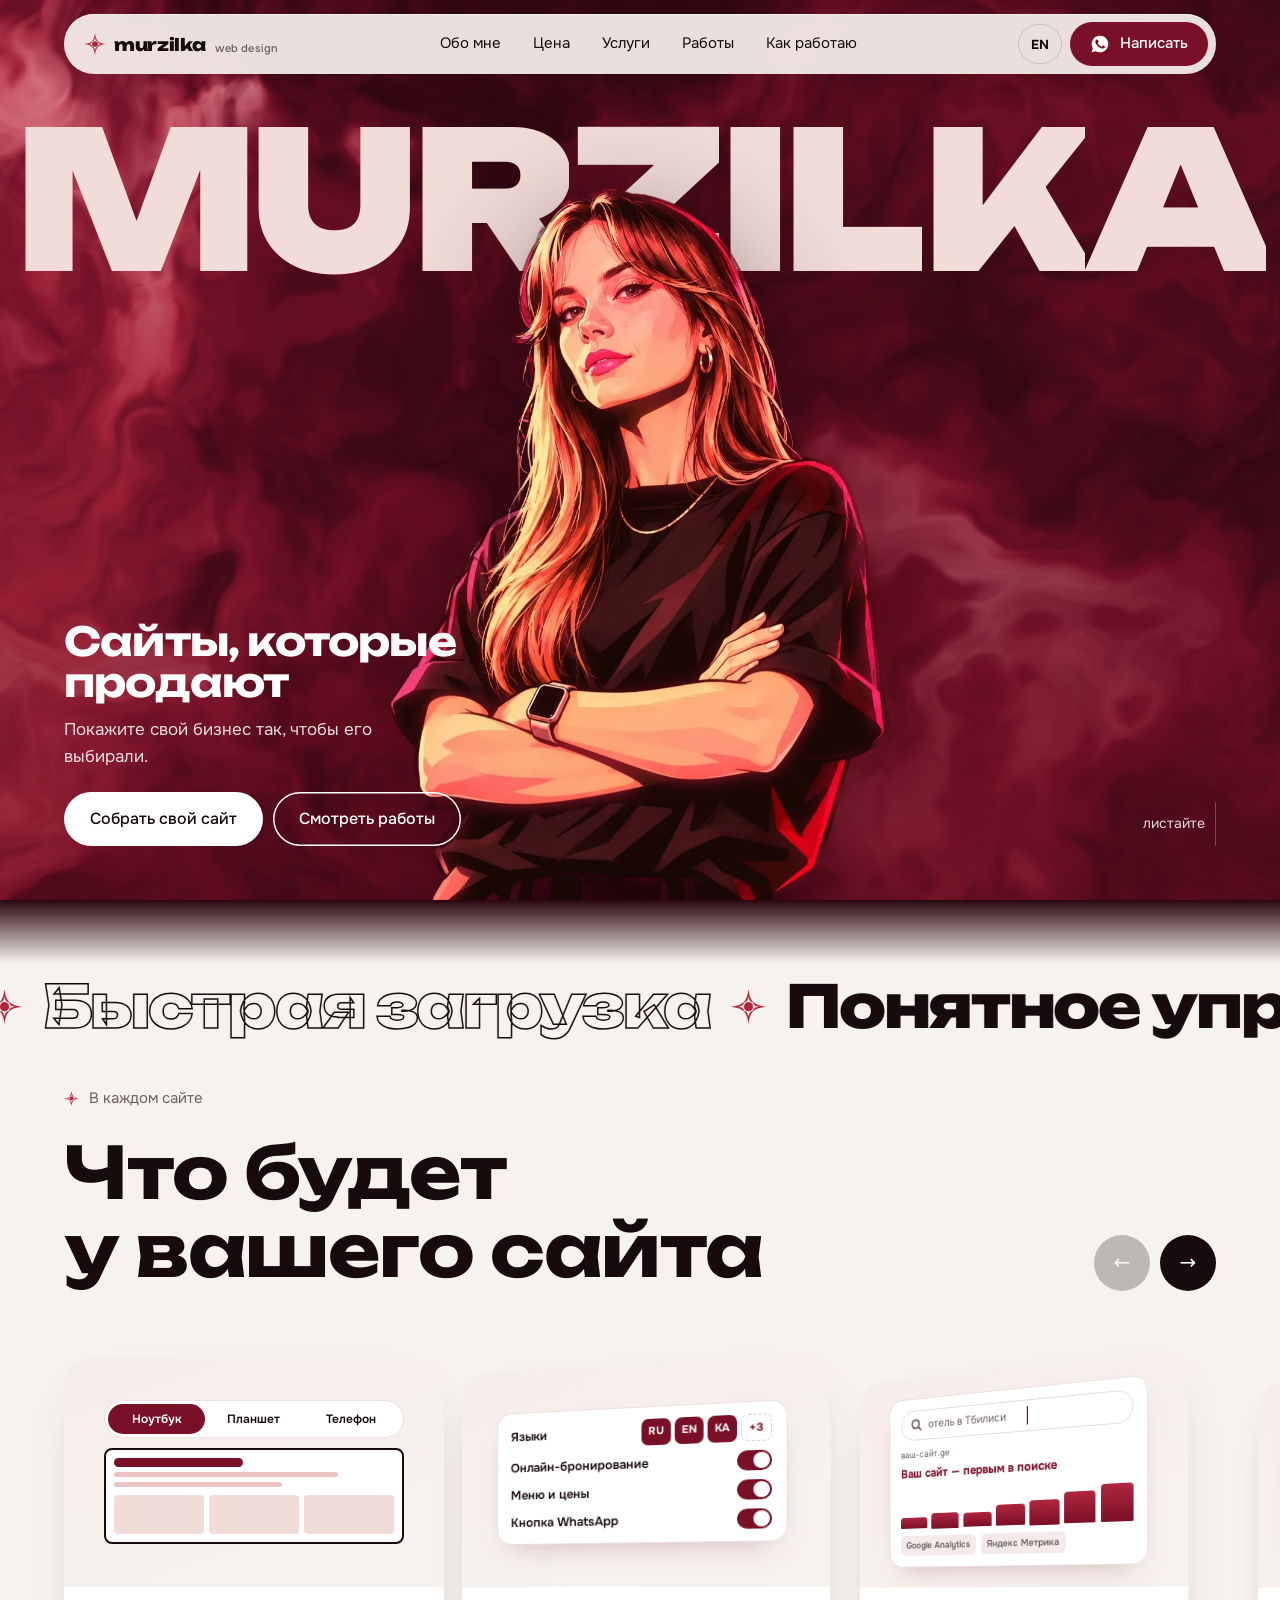
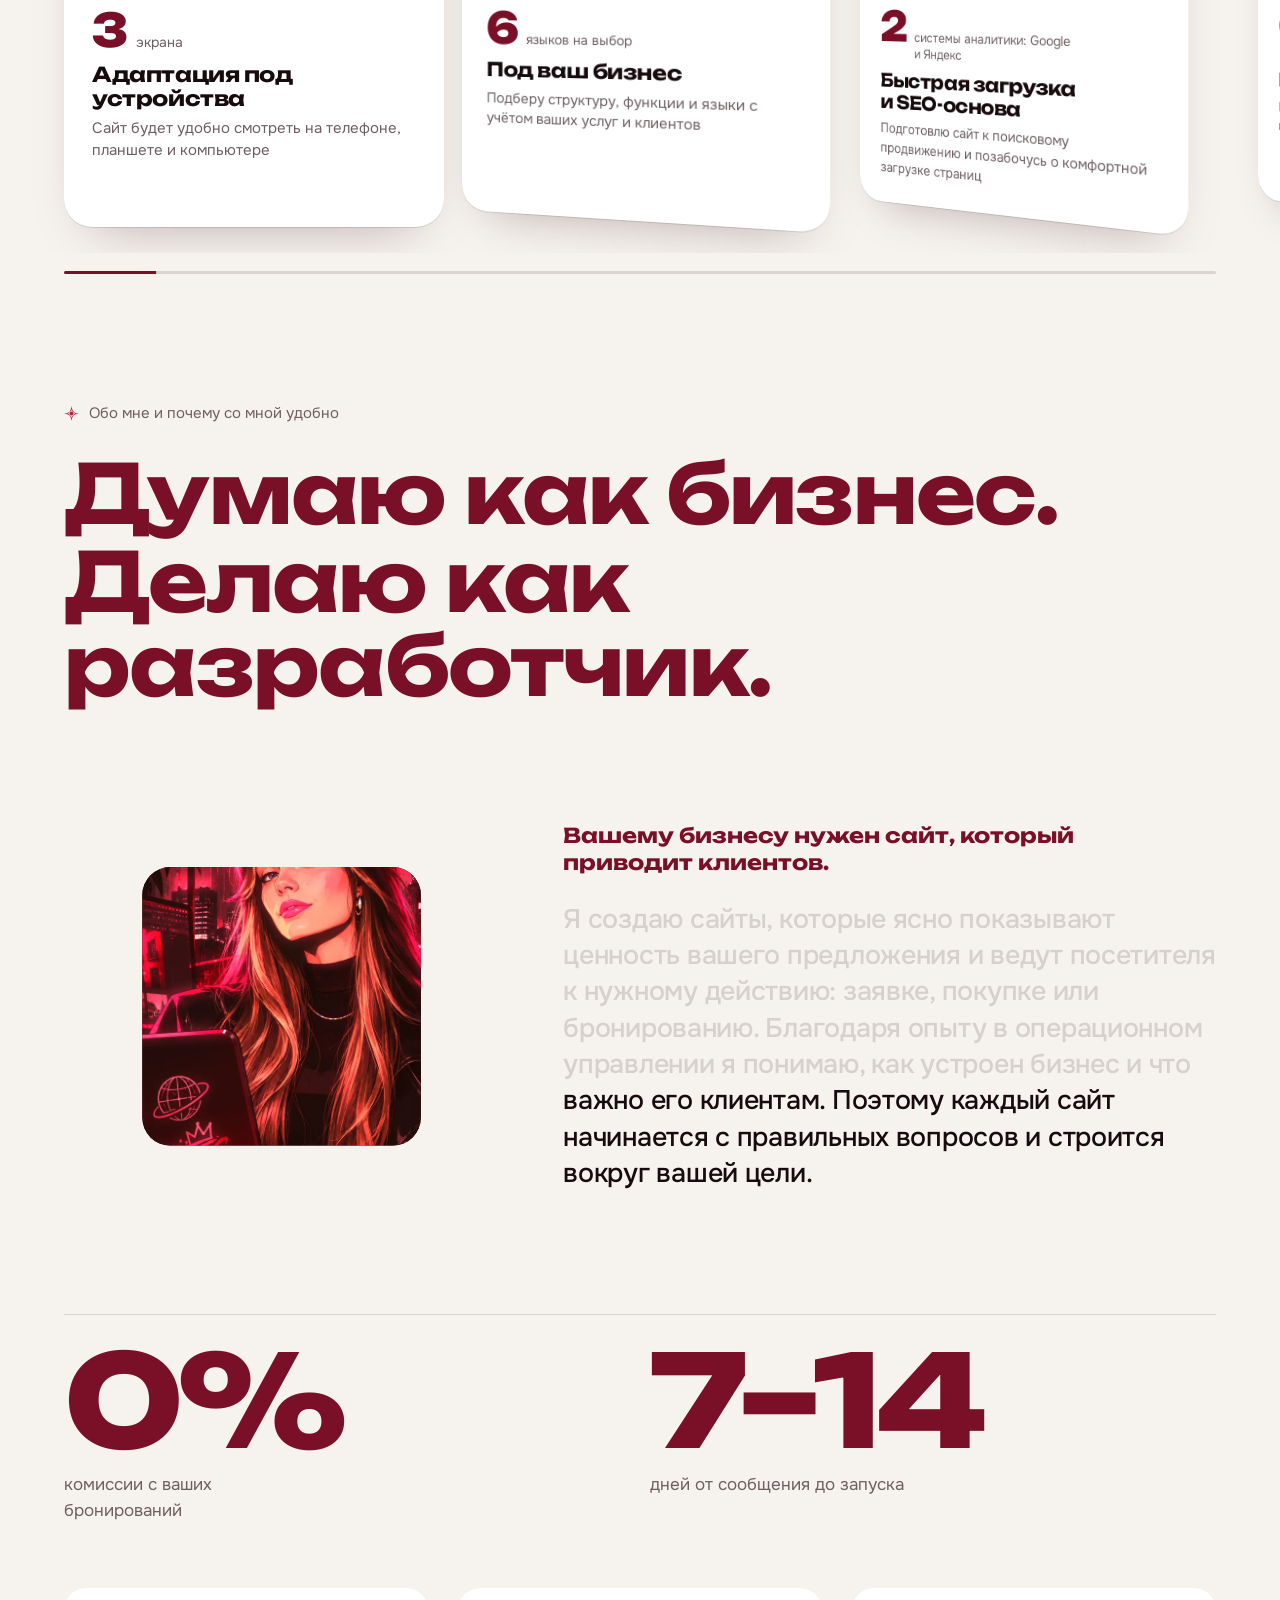
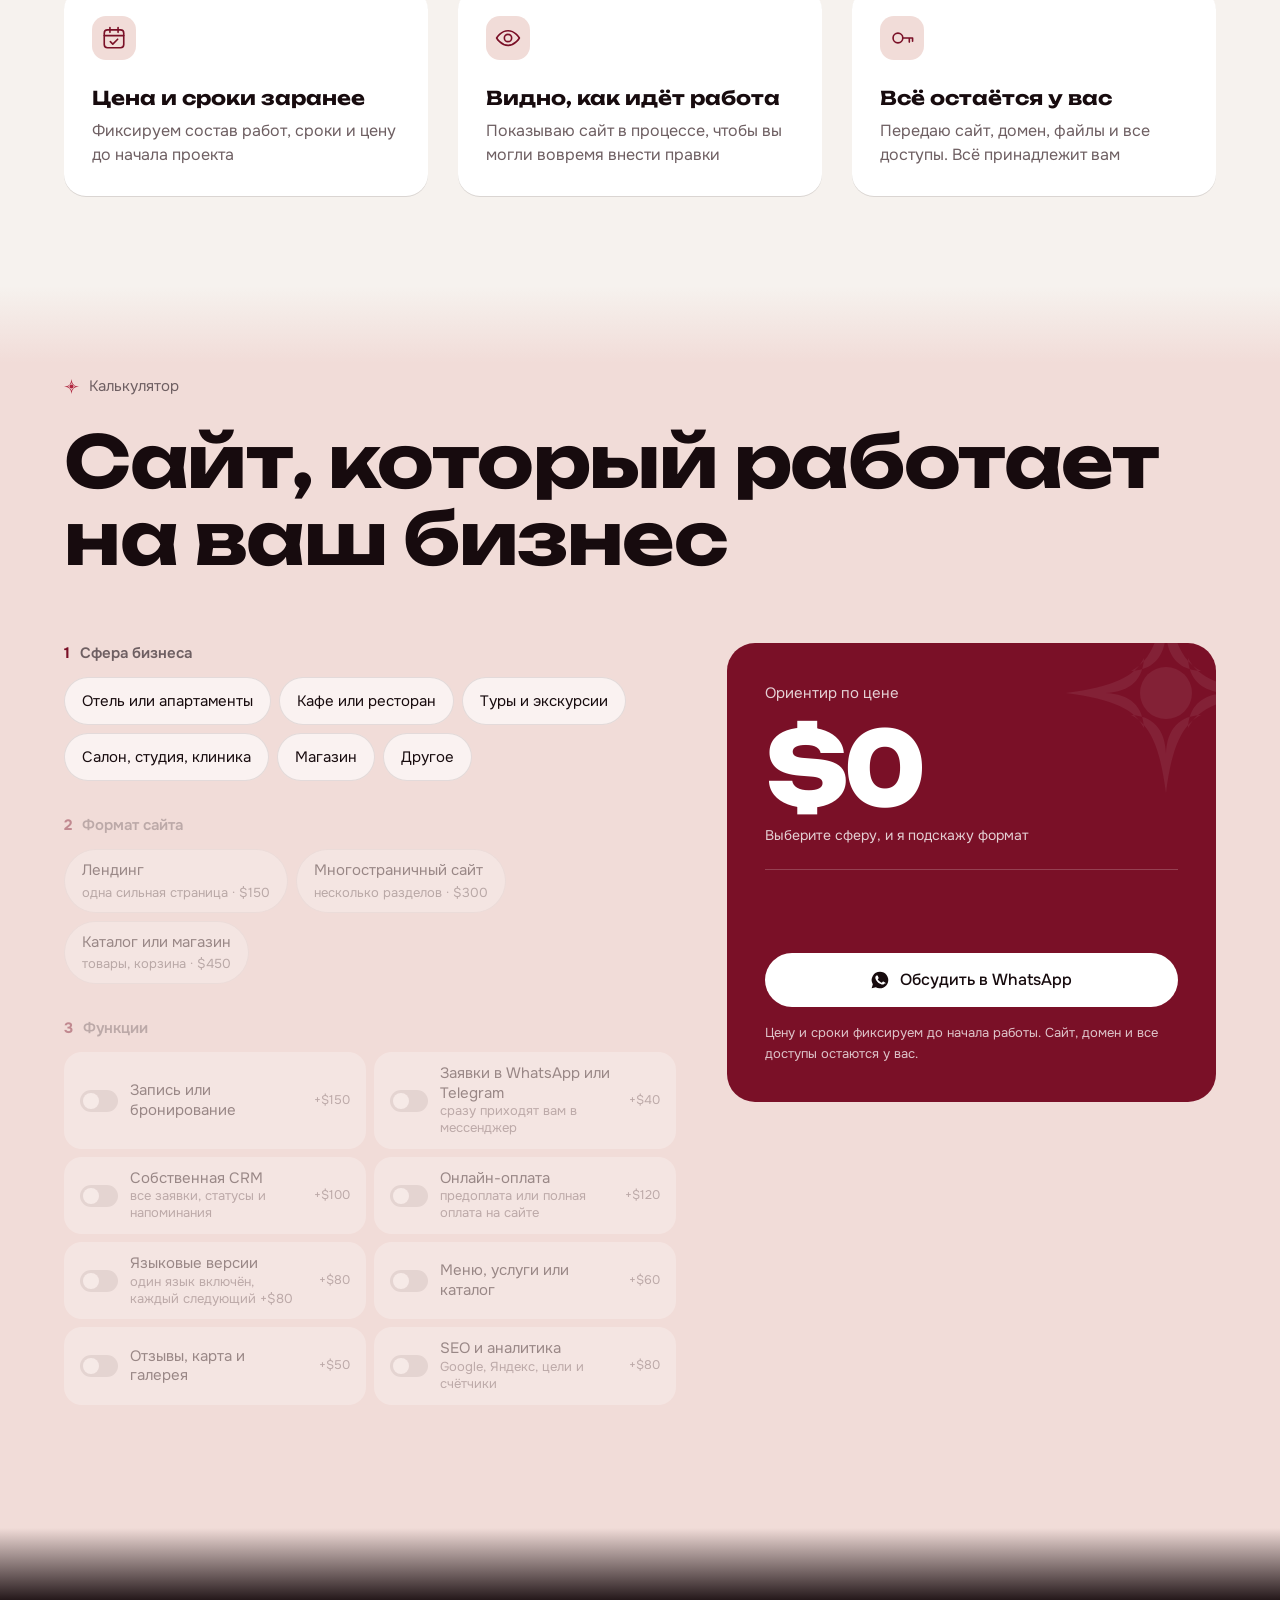
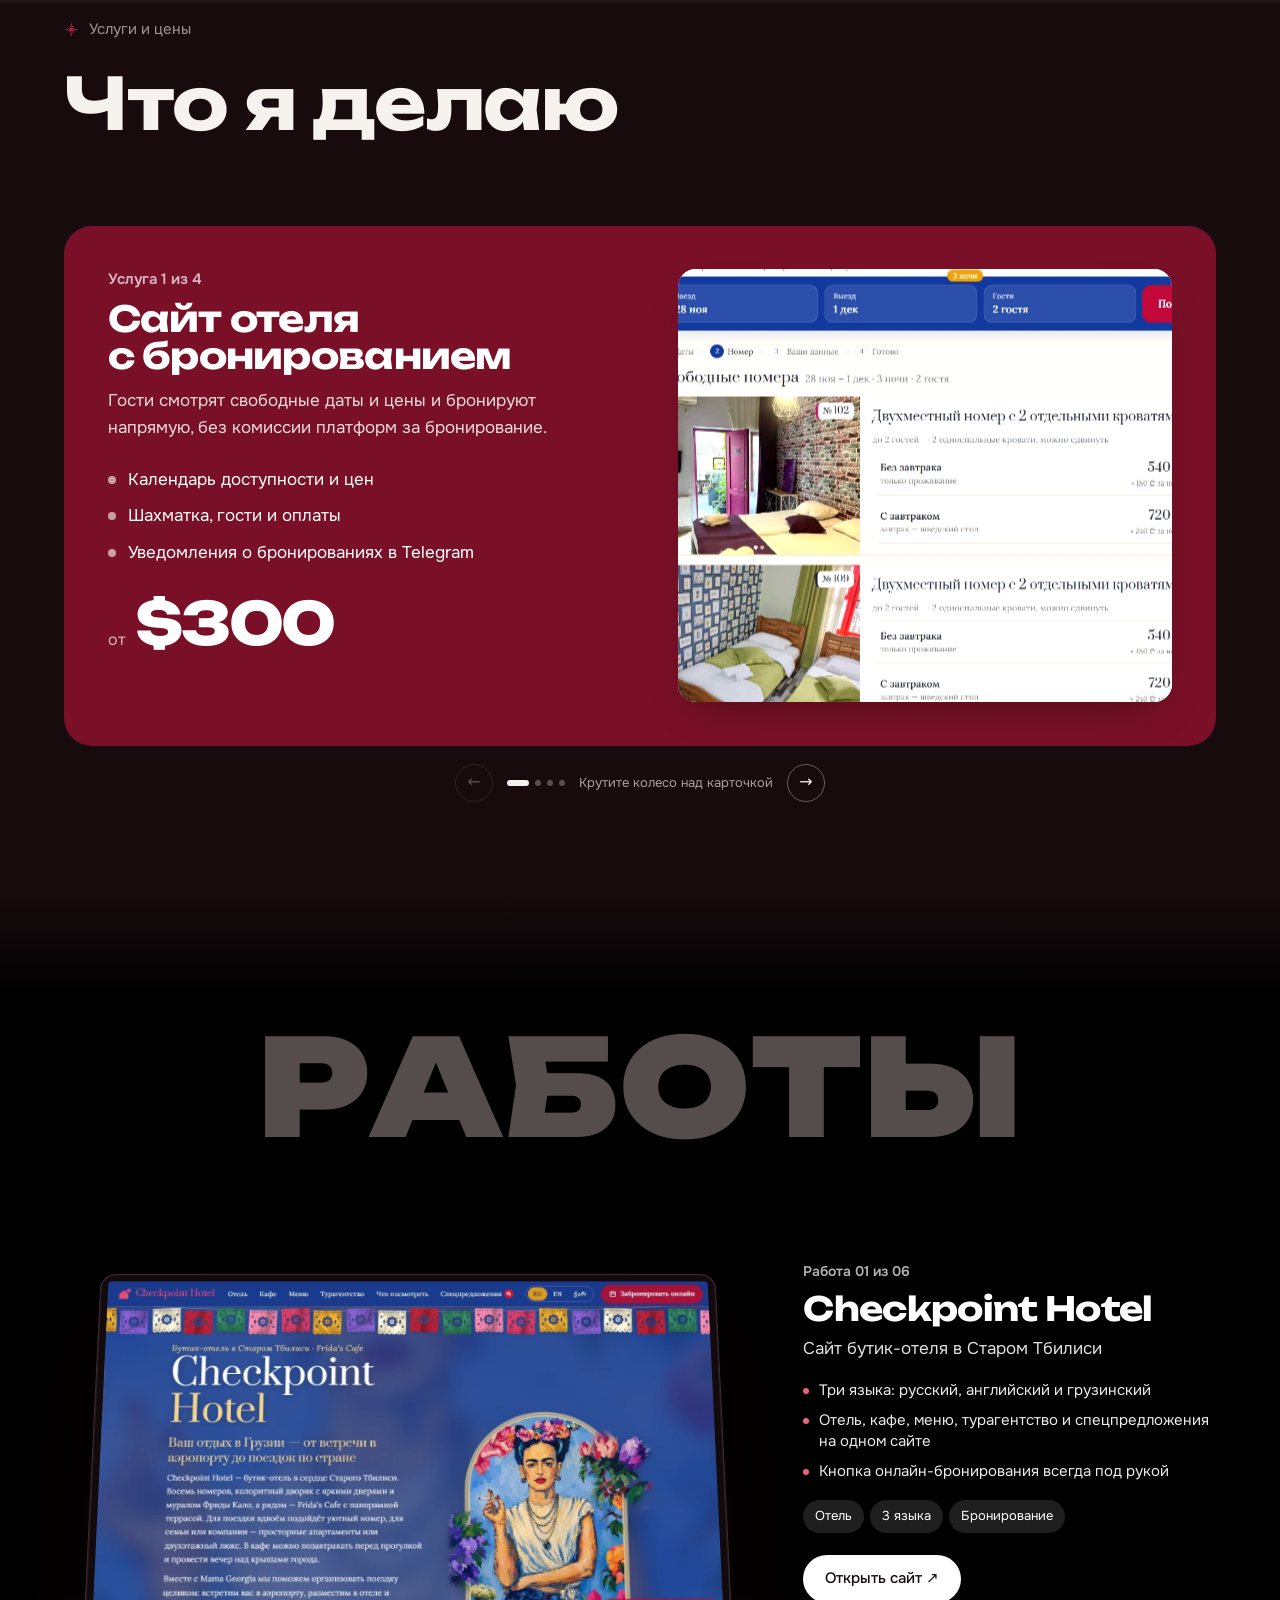
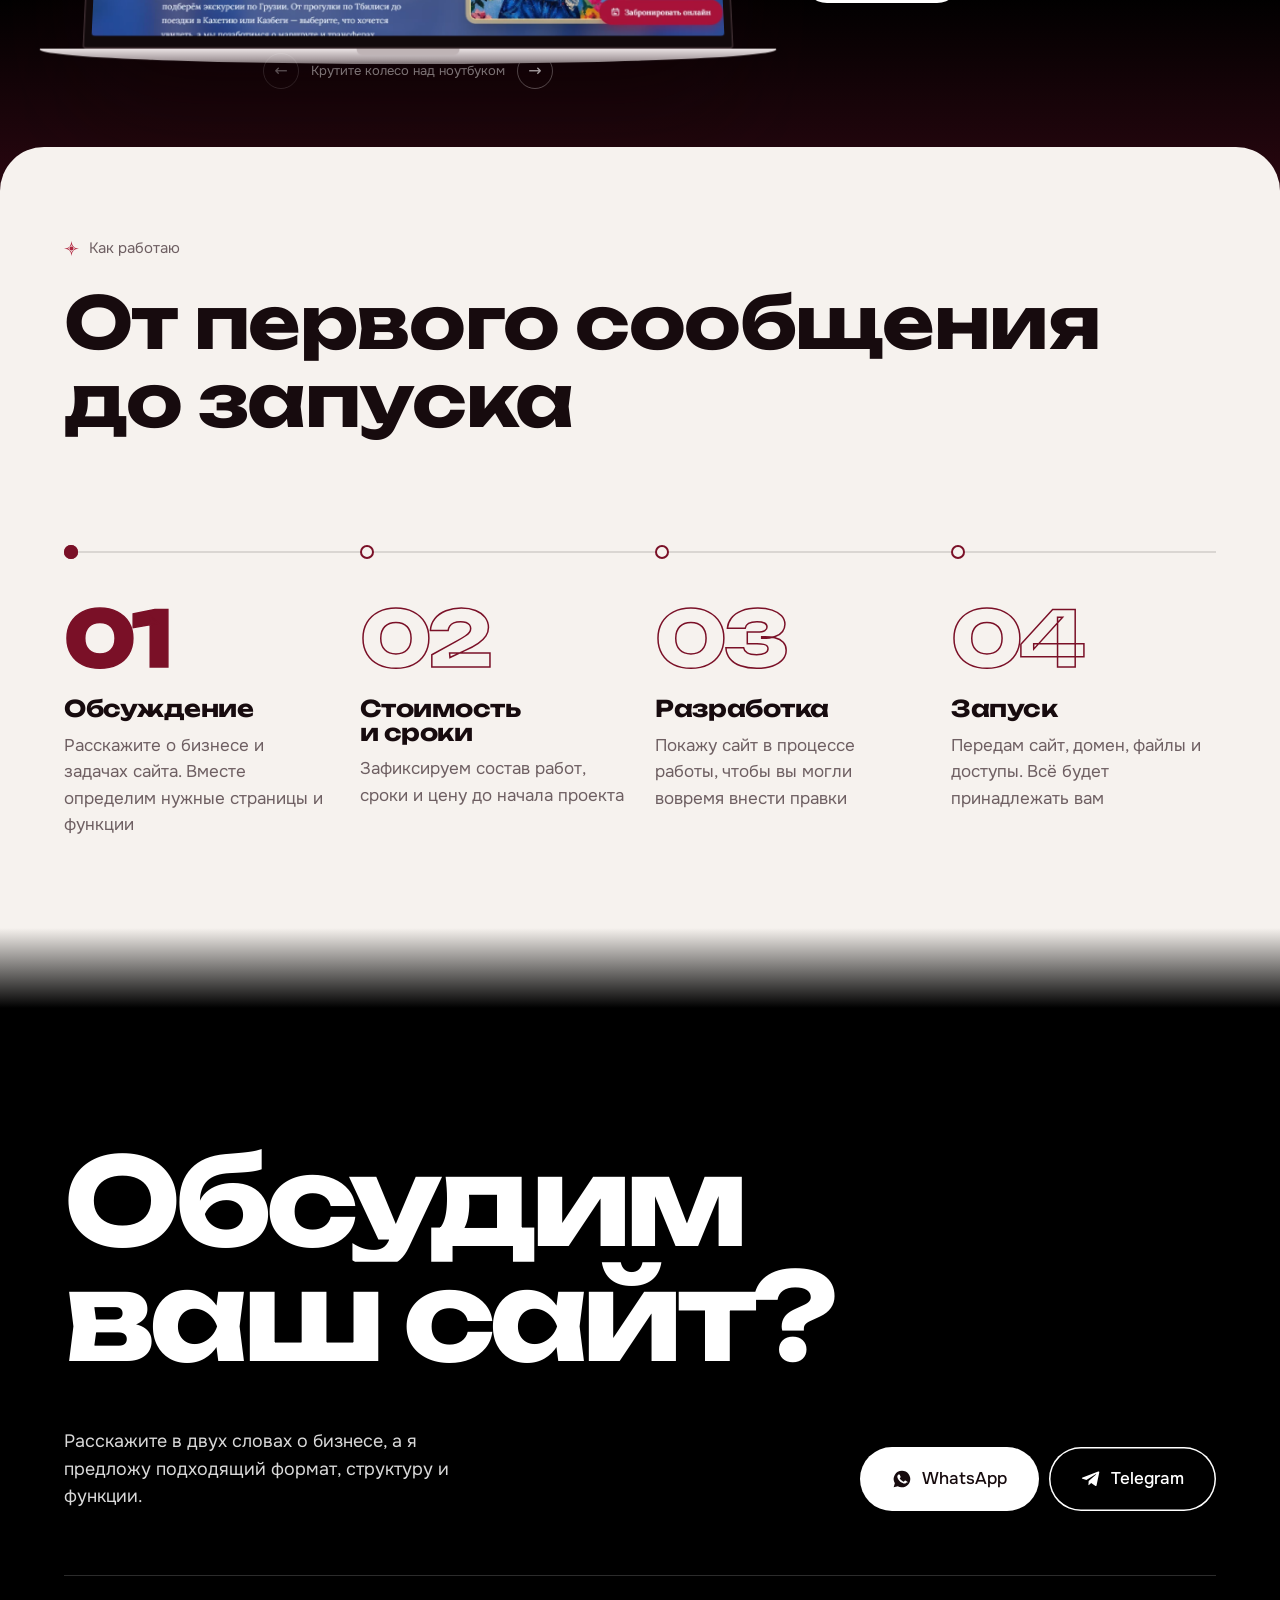
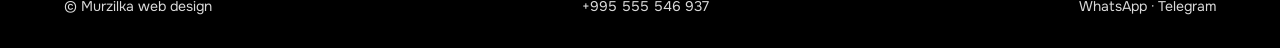
==== new/index.html @ 596a1cf1 "Services deck, tighter spacing with gradient joins, plus icons, rename to Murzilka web design, Engli" ====
<!DOCTYPE html>
<html lang="ru">
<head>
<meta charset="utf-8">
<meta name="viewport" content="width=device-width,initial-scale=1">
<title>Murzilka web design — сайты, которые продают</title>
<meta name="description" content="Мурзилка веб дизайн: сайты для отелей, кафе, туров и услуг в Грузии. Бронирование без комиссий, заявки в WhatsApp, своя CRM.">
<link rel="icon" href="data:,">
<meta property="og:type" content="website">
<meta property="og:title" content="Murzilka — сайты, которые продают">
<meta property="og:description" content="Сайты для отелей, кафе, туров и услуг в Грузии. Бронирование без комиссий, заявки в WhatsApp, своя CRM.">
<meta property="og:image" content="https://peresheina3001-crypto.github.io/murzilka/new/og.jpg">
<meta property="og:url" content="https://peresheina3001-crypto.github.io/murzilka/new/">
<meta name="twitter:card" content="summary_large_image">
<link rel="stylesheet" href="fonts.css">
<style>
/*
VOICE  : уверенная студия, коротко и по делу, на «вы» к клиенту
IDEA   : портфолио-журнал: огромное имя за портретом, ноутбук, в котором листаются живые проекты
PICTURE: портрет Саши на живом винном тумане (WebGL), затем ноутбук с реальными сайтами
COLOUR : бордовый (акцент, одна переменная) + молочный + почти чёрный
TYPE   : Unbounded (заголовки) + Onest (текст)
*/
:root{
  --accent:#7A1027;      /* бордовый: меняется здесь */
  --accent-2:#B0263F;    /* светлее, для подсветок */
  --deep:#2A0710;        /* самый тёмный винный */
  --blush:#F1DCD8;       /* пудровый */
  --paper:#F6F2EE;
  --ink:#170B0E;
  --mute:#6E5F62;
  --line:rgba(23,11,14,.12);
  --r:28px;
  --pad:max(5vw,18px);
  color-scheme:light;
}
*{box-sizing:border-box;min-width:0}
html{scroll-padding-top:80px;-webkit-text-size-adjust:100%}
html.lenis,html.lenis body{height:auto}
.lenis.lenis-smooth{scroll-behavior:auto!important}
body{margin:0;background:var(--paper);color:var(--ink);font:400 17px/1.55 'Onest',system-ui,sans-serif;overflow-x:hidden;overflow-x:clip;-webkit-font-smoothing:antialiased}
img{display:block;max-width:100%}
a{color:inherit}
h1,h2,h3{font-family:'Unbounded',sans-serif;font-weight:700;line-height:1.02;letter-spacing:-.02em;margin:0;text-wrap:balance}
p{margin:0}
button{font:inherit;color:inherit;cursor:pointer}
:focus-visible{outline:2px solid var(--accent-2);outline-offset:3px;border-radius:8px}
.wrap{max-width:1320px;margin:0 auto;padding:0 var(--pad)}
.star{display:inline-block;width:1em;height:1em;vertical-align:-.12em;color:var(--accent-2)}

/* buttons */
.btn{display:inline-flex;align-items:center;justify-content:center;gap:10px;min-height:54px;padding:0 26px;border-radius:999px;border:0;text-decoration:none;font-weight:500;font-size:16px;white-space:nowrap;position:relative;overflow:hidden;transition:transform .25s cubic-bezier(.2,.8,.2,1)}
.btn:active{transform:scale(.97)}
.btn svg{width:20px;height:20px;flex:none}
.btn-main{background:var(--accent);color:#fff}
.btn-light{background:#fff;color:var(--ink)}
.btn-ghost{background:transparent;color:inherit;box-shadow:inset 0 0 0 1.5px currentColor}
.btn span{position:relative;z-index:1;display:inline-flex;align-items:center;gap:10px}
.btn::before{content:"";position:absolute;inset:0;background:var(--ink);transform:translateY(101%);border-radius:inherit;transition:transform .45s cubic-bezier(.7,0,.2,1)}
.btn-light::before{background:var(--accent)}
.btn-ghost::before{background:currentColor}
@media(hover:hover){.btn:hover::before{transform:none}.btn-light:hover{color:#fff}.btn-ghost:hover span{color:var(--paper)}.hero .btn-ghost:hover span,.cta .btn-ghost:hover span{color:var(--deep)}}

/* nav */
.nav{position:fixed;z-index:50;top:14px;left:var(--pad);right:var(--pad);display:flex;align-items:center;justify-content:space-between;gap:12px;padding:8px 8px 8px 20px;border-radius:999px;background:rgba(246,242,238,.92);backdrop-filter:blur(14px) saturate(1.4);-webkit-backdrop-filter:blur(14px) saturate(1.4);box-shadow:0 1px 0 rgba(255,255,255,.6) inset,0 8px 30px rgba(42,7,16,.08);transition:transform .5s cubic-bezier(.7,0,.2,1)}
.nav.hide{transform:translateY(-140%)}
.logo{display:flex;align-items:center;gap:8px;font:800 17px/1 'Unbounded',sans-serif;text-decoration:none;letter-spacing:-.02em}
.logo .star{width:22px;height:22px}
.logo small{font:500 11px/1 'Onest',sans-serif;letter-spacing:.02em;opacity:.6;margin-left:2px;align-self:flex-end;padding-bottom:1px}
.lang{display:grid;place-items:center;min-width:44px;height:40px;padding:0 10px;border-radius:99px;border:1.5px solid rgba(23,11,14,.15);font:700 13px/1 'Onest',sans-serif;text-decoration:none;color:inherit}
.nr{display:flex;align-items:center;gap:8px}
.lang:hover{background:rgba(23,11,14,.06)}
.nav ul{display:flex;gap:4px;list-style:none;margin:0;padding:0}
.nav ul a{display:block;padding:10px 14px;border-radius:999px;text-decoration:none;font-size:15px;transition:background .2s}
.nav ul a:hover{background:rgba(122,16,39,.08)}
.nav .btn{min-height:44px;padding:0 20px;font-size:15px}
.burger{display:none;width:44px;height:44px;border-radius:50%;border:0;background:var(--ink);color:#fff;place-items:center}
.burger i{display:block;width:16px;height:1.5px;background:currentColor;box-shadow:0 -5px 0 currentColor,0 5px 0 currentColor}
.menu{position:fixed;inset:0;z-index:49;background:var(--deep);color:#fff;display:flex;flex-direction:column;justify-content:flex-end;padding:110px var(--pad) 40px;clip-path:inset(0 0 100% 0);transition:clip-path .7s cubic-bezier(.7,0,.2,1);visibility:hidden}
.menu.open{clip-path:inset(0);visibility:visible}
.menu>a{font:700 clamp(34px,10vw,56px)/1.1 'Unbounded',sans-serif;text-decoration:none;display:block;padding:6px 0}
.menu .row{display:flex;gap:10px;margin-top:32px;flex-wrap:wrap}
.menu .row a{font:500 16px 'Onest',sans-serif;flex:1}

/* preloader */
.pre{position:fixed;inset:0;z-index:100;background:var(--deep);color:var(--blush);display:grid;place-items:center}
.pre b{font:800 clamp(56px,12vw,160px)/1 'Unbounded',sans-serif;letter-spacing:-.04em;font-variant-numeric:tabular-nums}
.pre .star{position:absolute;bottom:40px;width:34px;height:34px;color:var(--blush);animation:spin 3s linear infinite}
@keyframes spin{to{transform:rotate(360deg)}}

/* hero */
.hero{position:relative;height:100vh;height:100svh;overflow:hidden;color:#fff;background:radial-gradient(120% 80% at 70% 20%,var(--accent-2),var(--accent) 40%,var(--deep))}
.hero canvas{position:absolute;inset:0;width:100%;height:100%}
.grain{position:absolute;inset:0;pointer-events:none;opacity:.18;mix-blend-mode:overlay;background-image:url("data:image/svg+xml,%3Csvg xmlns='http://www.w3.org/2000/svg' width='160' height='160'%3E%3Cfilter id='n'%3E%3CfeTurbulence baseFrequency='.9' numOctaves='2' stitchTiles='stitch'/%3E%3C/filter%3E%3Crect width='100%25' height='100%25' filter='url(%23n)'/%3E%3C/svg%3E")}
.name{position:absolute;left:0;right:0;top:13vh;text-align:center;font:900 clamp(40px,15vw,280px)/.86 'Unbounded',sans-serif;letter-spacing:-.05em;white-space:nowrap;color:var(--blush);user-select:none}
.name .ch{display:inline-block;will-change:transform}
.name .mk{display:inline-block;overflow:hidden;vertical-align:top;padding-bottom:.04em}
.sasha{position:absolute;left:50%;bottom:0;height:min(84vh,1100px);height:min(84svh,1100px);transform:translateX(-50%)}.sasha>div,.sasha img{height:100%;width:auto;max-width:none;will-change:transform}.sasha img{filter:drop-shadow(0 30px 60px rgba(20,0,6,.45))}
.hero-copy{position:absolute;z-index:2;left:var(--pad);bottom:clamp(28px,6vh,60px);max-width:440px}
.eyebrow{display:inline-flex;align-items:center;gap:8px;font-size:14px;opacity:.85;margin-bottom:14px}
.hero h1{font-size:clamp(30px,3.1vw,48px)}
.hero-copy p{margin:14px 0 22px;opacity:.85;max-width:320px}
.hero-btns{display:flex;gap:10px;flex-wrap:wrap}
.hero-side{position:absolute;right:var(--pad);bottom:clamp(28px,6vh,60px);text-align:right;font-size:14px;opacity:.85;display:flex;flex-direction:column;align-items:flex-end;gap:14px}
.scroll-hint{display:flex;align-items:center;gap:10px}
.scroll-hint i{display:block;width:1.5px;height:44px;background:rgba(255,255,255,.3);position:relative;overflow:hidden}
.scroll-hint i::after{content:"";position:absolute;left:0;top:-50%;width:100%;height:50%;background:#fff;animation:drip 1.8s cubic-bezier(.7,0,.3,1) infinite}
@keyframes drip{to{top:110%}}

/* works scene */
.works{position:relative;overflow:hidden;color:#fff;background:radial-gradient(120% 80% at 30% 30%,var(--accent-2),var(--accent) 40%,var(--deep))}
.works canvas{position:absolute;inset:0;width:100%;height:100%}
.works::before{content:"";position:absolute;left:0;right:0;top:0;height:12vh;background:linear-gradient(var(--ink),rgba(23,11,14,0));z-index:1;pointer-events:none}
.works::after{content:"";position:absolute;left:0;right:0;bottom:0;height:22vh;background:linear-gradient(rgba(42,7,16,0),var(--deep));z-index:1;pointer-events:none}
.wpin{position:relative;z-index:2;min-height:100vh;min-height:100svh;max-width:1400px;margin:0 auto;padding:96px var(--pad) 60px;display:grid;grid-template-columns:minmax(0,1.25fr) minmax(0,.75fr);grid-template-rows:auto 1fr;column-gap:clamp(30px,4vw,70px);row-gap:clamp(16px,3vh,40px);align-items:center}
.wname{grid-column:1/-1;align-self:start;text-align:center;font:900 clamp(44px,10.5vw,190px)/.9 'Unbounded',sans-serif;letter-spacing:-.1em;white-space:nowrap;color:var(--blush);user-select:none;pointer-events:none}
.wname span{display:inline-block}
.whint{display:flex;align-items:center;justify-content:center;gap:12px;margin-top:12px;font-size:13px;color:rgba(255,255,255,.7)}
.whint button{width:36px;height:36px;border-radius:50%;border:1.5px solid rgba(255,255,255,.4);background:none;color:#fff;font-size:16px;cursor:pointer;transition:background .3s,opacity .3s}
.whint button:hover{background:rgba(255,255,255,.15)}
.whint button:disabled{opacity:.3;cursor:default}
.dots i{cursor:pointer}
.laptop{touch-action:pan-y}
.wlap{min-width:0}
.laptop{position:relative;width:min(100%,(100vh - 330px)*1.6);min-width:min(100%,420px);margin:0 auto;will-change:transform}
.dots{display:flex;gap:8px;justify-content:center;margin-top:26px}
.dots i{width:6px;height:6px;border-radius:9px;background:rgba(255,255,255,.35);transition:width .4s,background .4s}
.dots i.on{width:26px;background:#fff}
.wdet{position:relative;min-height:460px}
.cap{position:absolute;inset:0;display:flex;flex-direction:column;justify-content:center;opacity:0;transform:translateY(24px);transition:opacity .45s,transform .6s cubic-bezier(.2,.8,.2,1);pointer-events:none}
.cap.on{opacity:1;transform:none;pointer-events:auto}
.wd .n{font:600 14px/1 'Onest';opacity:.7;margin-bottom:14px}
.wd h3{font-size:clamp(26px,2.6vw,40px);margin-bottom:10px}
.wd .lead{opacity:.88;font-size:17px;margin-bottom:18px}
.wd ul{list-style:none;padding:0;margin:0 0 18px;display:grid;gap:9px}
.wd li{display:flex;gap:10px;font-size:15px;line-height:1.4;opacity:.92}
.wd li::before{content:"";flex:none;width:6px;height:6px;margin-top:8px;border-radius:50%;background:#ff6b84}
.tags{display:flex;flex-wrap:wrap;gap:6px;margin-bottom:22px}
.tags span{font-size:13px;padding:6px 12px;border-radius:99px;background:rgba(255,255,255,.12);white-space:nowrap}
.wd .btn{align-self:flex-start;min-height:48px;padding:0 22px;font-size:15px}
.wlist{display:none;position:relative;z-index:2;padding:110px var(--pad) 90px;gap:22px}
.wlist .h2{color:#fff;margin-bottom:8px}
.wcard{background:rgba(255,255,255,.07);border:1px solid rgba(255,255,255,.14);border-radius:24px;padding:12px 12px 22px}
.wcard .shot{position:relative;border-radius:14px;overflow:hidden;aspect-ratio:16/10;margin-bottom:18px;background:#0c0607}
.wcard .shot img{position:absolute;inset:0;width:100%;height:100%;object-fit:cover;object-position:top}
.wcard .wd{padding:0 8px}
@media(max-width:900px){
  .wpin{grid-template-columns:minmax(0,1fr);align-content:center;gap:14px;padding:78px var(--pad) 20px}
  .wname{font-size:14.5vw;margin-top:6px}
  .laptop{width:100%}
  .dots{margin-top:14px}
  .wdet{min-height:330px}
  .cap{justify-content:flex-start}
  .wd .n{margin-bottom:8px}
  .wd h3{font-size:24px;margin-bottom:6px}
  .wd .lead{font-size:15px;margin-bottom:10px}
  .wd ul{gap:5px;margin-bottom:12px}
  .wd li{font-size:14px}
  .tags{margin-bottom:14px}
  .tags span{font-size:12px;padding:5px 10px}
  .wd .btn{min-height:44px}
}
@media(max-width:900px) and (max-height:740px){.wd ul{display:none}.wdet{min-height:220px}}
.nogs .wpin{display:none}.nogs .wlist{display:grid}
.lid{background:#120a0c;border-radius:clamp(10px,1.4vw,20px) clamp(10px,1.4vw,20px) 4px 4px;padding:1.3% 1.3% 2%;box-shadow:0 0 0 1.5px #3a2a2e inset,0 50px 120px rgba(20,0,6,.55)}
.screen{position:relative;aspect-ratio:16/9.4;overflow:hidden;border-radius:4px;background:#0c0607}
.screen img{position:absolute;inset:0;width:100%;height:100%;object-fit:cover;object-position:top center;will-change:clip-path}
.base{position:relative;height:clamp(8px,1.2vw,18px);margin:0 -6.5%;background:linear-gradient(#e9e2e3,#a99ea1 70%,#7a6f72);border-radius:0 0 50% 50%/0 0 100% 100%}
.base::before{content:"";position:absolute;left:50%;top:0;width:14%;height:40%;transform:translateX(-50%);background:#bfb4b6;border-radius:0 0 10px 10px}
/* static works list (reduced motion) */
.wgrid{display:grid;grid-template-columns:repeat(auto-fill,minmax(280px,1fr));gap:24px;margin-top:40px}
.wgrid a{text-decoration:none}.wgrid img{border-radius:16px;aspect-ratio:16/10;object-fit:cover;object-position:top;width:100%;margin-bottom:12px}.wgrid b{display:block;font:700 18px 'Unbounded'}.wgrid span{color:var(--mute)}

/* sections */
section{position:relative}
.band{padding:clamp(56px,7vw,110px) 0}
.kicker{display:flex;align-items:center;gap:10px;font-size:15px;color:var(--mute);margin-bottom:26px}
.h2{font-size:clamp(36px,5.6vw,86px)}
.h2 .ln{display:block;overflow:hidden;padding-bottom:.06em}
.h2 .ln>span{display:block}

/* manifesto */
.mani h2{font-size:clamp(34px,6.4vw,104px);color:var(--accent)}
.mgrid{display:grid;grid-template-columns:minmax(0,.8fr) minmax(0,1.2fr);gap:clamp(28px,5vw,80px);align-items:center;margin-top:clamp(40px,6vw,80px)}
.mani .big{font:500 clamp(21px,2.1vw,32px)/1.35 'Onest',sans-serif;letter-spacing:-.01em;margin-top:24px}
.mani .big .w{opacity:.14;transition:none}
.mani .lead{font:700 clamp(18px,1.6vw,24px)/1.35 'Unbounded';color:var(--accent);max-width:640px}
.stats{display:grid;grid-template-columns:repeat(2,minmax(0,1fr));gap:20px;margin-top:clamp(50px,7vw,100px);border-top:1px solid var(--line)}
.stat{padding-top:28px}
.stat b{display:block;font:800 clamp(64px,10vw,170px)/.9 'Unbounded';letter-spacing:-.05em;color:var(--accent);white-space:nowrap}
.stat>span{display:block;margin-top:14px;color:var(--mute);max-width:260px}

/* services */
.svcs{background:linear-gradient(var(--blush),var(--ink) clamp(48px,6vw,96px));color:var(--paper)}
.svcs .kicker{color:rgba(246,242,238,.6)}
.svc-list{display:grid;margin-top:clamp(30px,4vw,56px);padding-top:30px;touch-action:pan-y}
.sctl{display:flex;align-items:center;justify-content:center;gap:14px;margin-top:18px;font-size:13px;color:rgba(246,242,238,.65)}
.sctl button{width:38px;height:38px;border-radius:50%;border:1.5px solid rgba(246,242,238,.35);background:none;color:var(--paper);font-size:16px;cursor:pointer;transition:background .3s,opacity .3s}
.sctl button:hover{background:rgba(255,255,255,.1)}.sctl button:disabled{opacity:.3;cursor:default}
.sdots{display:flex;gap:6px}.sdots i{width:6px;height:6px;border-radius:9px;background:rgba(246,242,238,.3);cursor:pointer;transition:width .3s,background .3s}.sdots i.on{width:22px;background:var(--paper)}
.svc{grid-area:1/1;position:relative;min-height:min(58vh,520px);border-radius:var(--r);padding:clamp(24px,3.4vw,52px);display:grid;grid-template-columns:minmax(0,1.05fr) minmax(0,1fr);gap:clamp(24px,4vw,60px);transform-origin:50% 0;overflow:hidden}
.svc:nth-child(1){background:var(--accent);color:#fff}
.svc:nth-child(2){background:var(--blush);color:var(--ink)}
.svc:nth-child(3){background:var(--paper);color:var(--ink)}
.svc:nth-child(4){background:#2B1A1E;color:var(--paper)}
.svc .top{display:flex;justify-content:space-between;align-items:flex-start;gap:16px}
.svc .num{font:600 15px 'Onest';opacity:.7}
.svc h3{font-size:clamp(26px,2.8vw,44px);margin:12px 0 14px}
.svc .d{opacity:.85;max-width:480px}
.svc ul{list-style:none;padding:0;margin:26px 0 0;display:grid;gap:10px}
.svc li{display:flex;gap:12px;align-items:flex-start}
.svc li::before{content:"";flex:none;width:8px;height:8px;margin-top:9px;border-radius:50%;background:currentColor;opacity:.6}
.price{margin-top:30px;display:flex;align-items:baseline;gap:10px}
.price small{font-size:16px;opacity:.7}
.price b{font:800 clamp(44px,4.6vw,72px)/.9 'Unbounded';letter-spacing:-.04em}
.svc .vis{position:relative;border-radius:calc(var(--r) - 10px);overflow:hidden;min-height:260px;background:#fff;box-shadow:0 20px 40px -20px rgba(0,0,0,.4)}
.svc .vis img{position:absolute;inset:0;width:100%;height:100%;object-fit:cover;object-position:top left;transform:scale(1.15);will-change:transform;filter:saturate(1.12) contrast(1.05) brightness(1.05)}
.crm{position:absolute;inset:0;padding:clamp(18px,2.4vw,30px);display:flex;flex-direction:column;gap:10px;background:linear-gradient(160deg,#3a2328,#1d1013)}
.crm .hd{display:flex;justify-content:space-between;font-size:14px;opacity:.75;margin-bottom:6px}
.crm .row{display:flex;justify-content:space-between;align-items:center;gap:10px;padding:14px 16px;border-radius:14px;background:rgba(255,255,255,.06)}
.crm .row b{font-weight:500}
.tag{font-size:13px;padding:6px 12px;border-radius:999px;white-space:nowrap}
.crm .ping{margin-top:auto;align-self:flex-end;display:flex;gap:10px;align-items:center;background:#fff;color:var(--ink);padding:12px 16px;border-radius:16px 16px 4px 16px;font-size:14px;box-shadow:0 20px 40px rgba(0,0,0,.3)}

/* features marquee */
.feat{padding-top:clamp(44px,6vw,80px);overflow:hidden;background:linear-gradient(var(--deep),var(--paper) clamp(36px,5vw,70px))}
.marq{display:flex;width:max-content;white-space:nowrap;font:800 clamp(30px,4.6vw,70px)/1 'Unbounded';letter-spacing:-.04em;will-change:transform}
.marq span{flex:none;display:inline-flex;align-items:center;gap:.35em;padding-right:.35em}
.marq .o{color:transparent;-webkit-text-stroke:1.5px var(--ink)}
.marq .star{width:.6em;height:.6em}
.fpin{position:relative;padding:clamp(30px,4vw,60px) 0 clamp(20px,3vw,50px)}
.fhead{display:flex;flex-wrap:wrap;justify-content:space-between;align-items:flex-end;gap:20px}
.farrows{display:flex;gap:10px}
.farrows button{width:56px;height:56px;border-radius:50%;border:0;background:var(--ink);color:#fff;font-size:20px;transition:transform .2s,background .2s,opacity .2s}
.farrows button:active{transform:scale(.94)}
.farrows button:disabled{opacity:.25;cursor:default}
@media(hover:hover){.farrows button:not(:disabled):hover{background:var(--accent)}}
.ftrack-w{position:relative;margin-top:clamp(28px,4vw,50px)}
.ftrack{display:flex;gap:18px;overflow-x:auto;overflow-y:hidden;scroll-snap-type:x mandatory;padding:16px var(--pad) 26px;scroll-padding-inline:var(--pad);scrollbar-width:none;cursor:grab;user-select:none;-webkit-user-select:none;-webkit-overflow-scrolling:touch;overscroll-behavior-x:contain}
.ftrack::-webkit-scrollbar{display:none}
.ftrack.drag{cursor:grabbing;scroll-snap-type:none}
.ftrack.drag .fc{pointer-events:none}
@media(min-width:1320px){.ftrack{padding-inline:calc((100vw - 1320px)/2 + var(--pad));scroll-padding-inline:calc((100vw - 1320px)/2 + var(--pad))}}
.fc{position:relative;overflow:hidden;flex:0 0 min(80vw,380px);scroll-snap-align:start;border-radius:var(--r);background:#fff;color:var(--ink);display:flex;flex-direction:column;transform-origin:0% 50%;will-change:transform;box-shadow:0 1px 0 var(--line),0 24px 50px -30px rgba(42,7,16,.35)}
.fimg{position:relative;height:clamp(170px,26vh,230px);background:linear-gradient(160deg,var(--blush),#fff 85%);display:grid;place-items:center;overflow:hidden}
.ill{width:92%;height:92%;overflow:visible}
.ill .a{fill:var(--accent)}.ill .b{fill:#e9c4c3}.ill .w{fill:#fff}.ill .o{opacity:.35}
.ill .sh{filter:drop-shadow(0 6px 10px rgba(122,16,39,.16))}
.ill .l{fill:none;stroke:var(--accent);stroke-width:3;stroke-linecap:round;stroke-linejoin:round}
.ill text{font:600 13px 'Onest',sans-serif;text-anchor:middle}.ill .tw{fill:#fff}.ill .ta{fill:var(--accent)}
.ill .cursor{fill:var(--ink);stroke:#fff;stroke-width:2}
.ill .float{animation:float 4s ease-in-out infinite}
@keyframes float{50%{transform:translateY(-6px)}}
.fc.on .grow{transform-box:fill-box;transform-origin:50% 100%;animation:grow 1s cubic-bezier(.2,.8,.2,1) both}
@keyframes grow{from{transform:scaleY(.1)}}
.ill .draw{stroke-dasharray:1;stroke-dashoffset:1}
.fc.on .draw{animation:draw 1.4s .4s ease forwards}
@keyframes draw{to{stroke-dashoffset:0}}
.fc.on .knob{animation:knob 2.4s ease-in-out infinite}
@keyframes knob{50%{transform:translateX(-22px)}}
.fc.on .slide{transform-box:fill-box;transform-origin:0 50%;animation:slide 2.4s ease-in-out infinite}
@keyframes slide{50%{transform:scaleX(.6)}}
.fc.on .pop{animation:pop .6s cubic-bezier(.2,.9,.3,1.4) both;transform-box:fill-box;transform-origin:20% 100%}
@keyframes pop{from{transform:scale(.4);opacity:0}}
.fc.on .beat{transform-box:fill-box;transform-origin:center;animation:beat 1.6s ease-in-out infinite}
@keyframes beat{15%{transform:scale(1.18)}30%{transform:scale(1)}}
.ftx{position:relative;padding:20px clamp(20px,2.2vw,28px) clamp(22px,2.4vw,28px)}
.fnum{display:flex;align-items:baseline;gap:10px;margin-bottom:10px}
.fn{font:800 clamp(38px,3.6vw,52px)/1 'Unbounded';letter-spacing:-.04em;color:var(--accent);font-variant-numeric:tabular-nums}
.fnum span{font-size:14px;line-height:1.25;color:var(--mute);max-width:190px}
/* feature mini-interfaces */
.fimg.mu{background:linear-gradient(160deg,#F6EDEA,var(--paper) 80%);padding:16px}
.mu{font-family:'Onest',sans-serif;color:var(--ink)}
.mu-box{width:100%;max-width:300px;background:#fff;border:1.5px solid #ecdfdf;border-radius:16px;padding:12px 14px;box-shadow:0 14px 30px -18px rgba(122,16,39,.35)}
/* 1 devices */
.mu-dev{width:100%;max-width:300px;display:flex;flex-direction:column;align-items:center;gap:10px}
.mu-tabs{position:relative;display:grid;grid-template-columns:repeat(3,1fr);width:100%;background:#fff;border:1.5px solid #ecdfdf;border-radius:99px;padding:3px;font-size:12px;font-weight:600;text-align:center}
.mu-tabs span{position:relative;z-index:1;padding:6px 0;transition:color .3s}
.mu-ind{position:absolute;top:3px;bottom:3px;left:3px;width:calc((100% - 6px)/3);border-radius:99px;background:var(--accent)}
.mu-stage{height:96px;width:100%;display:flex;justify-content:center;align-items:flex-start}
.mu-page{width:100%;height:100%;background:#fff;border:2px solid var(--ink);border-radius:8px;padding:8px;display:flex;flex-direction:column;gap:5px;overflow:hidden}
.mu-page b{display:block;height:9px;width:46%;border-radius:5px;background:var(--accent)}
.mu-page .l1,.mu-page .l2{display:block;height:5px;border-radius:3px;background:#e9c4c3}.mu-page .l1{width:80%}.mu-page .l2{width:60%}
.mu-cols{display:flex;gap:5px;flex:1;margin-top:3px}.mu-cols u{flex:1;border-radius:4px;background:#F1DCD8;min-width:14px}
.fc.on .mu-ind{animation:muInd 7.5s cubic-bezier(.7,0,.2,1) infinite}
.fc.on .mu-page{animation:muPage 7.5s cubic-bezier(.7,0,.2,1) infinite}
.fc.on .mu-tabs .t1{animation:muT1 7.5s infinite}.fc.on .mu-tabs .t2{animation:muT2 7.5s infinite}.fc.on .mu-tabs .t3{animation:muT3 7.5s infinite}
.mu-tabs .t1{color:#fff}
@keyframes muInd{0%,28%{transform:translateX(0)}33%,61%{transform:translateX(100%)}66%,95%{transform:translateX(200%)}100%{transform:translateX(0)}}
@keyframes muPage{0%,28%{width:100%;border-radius:8px}33%,61%{width:58%;border-radius:10px}66%,95%{width:34%;border-radius:12px}100%{width:100%}}
@keyframes muT1{0%,28%,100%{color:#fff}33%,95%{color:var(--ink)}}
@keyframes muT2{0%,28%,66%,100%{color:var(--ink)}33%,61%{color:#fff}}
@keyframes muT3{0%,61%,100%{color:var(--ink)}66%,95%{color:#fff}}
/* 2 business */
.mu-biz{display:grid;gap:9px;font-size:13px}
.mu-row{display:flex;align-items:center;justify-content:space-between;gap:8px}
.mu-row span:first-child{font-weight:600}
.mu-langs{display:flex;gap:4px}.mu-langs em{font-style:normal;font-size:11px;font-weight:700;padding:4px 7px;border-radius:7px;background:#f4eaea;color:var(--accent)}
.mu-langs em.on{background:var(--accent);color:#fff}.mu-langs .pl{background:none;border:1.5px dashed #e0c9ca}
.mu-sw{flex:none;position:relative;width:34px;height:20px;border-radius:99px;background:#e6dada;transition:background .3s}
.mu-sw::after{content:"";position:absolute;top:2px;left:2px;width:16px;height:16px;border-radius:50%;background:#fff;box-shadow:0 1px 3px rgba(0,0,0,.2);transition:transform .3s}
.fc.on .mu-sw{animation:muSwBg .01s both}.fc.on .mu-sw::after{animation:muSwK .4s cubic-bezier(.3,1.4,.5,1) both}
.fc.on .s1,.fc.on .s1::after{animation-delay:.5s}.fc.on .s2,.fc.on .s2::after{animation-delay:1.1s}.fc.on .s3,.fc.on .s3::after{animation-delay:1.7s}
@keyframes muSwBg{to{background:var(--accent)}}@keyframes muSwK{to{transform:translateX(14px)}}
.fc.on .mu-langs em:nth-child(2){animation:muLang .3s 2.2s both}.fc.on .mu-langs em:nth-child(3){animation:muLang .3s 2.5s both}
@keyframes muLang{to{background:var(--accent);color:#fff}}
/* 3 seo */
.mu-seo{display:grid;gap:8px}
.mu-q{display:flex;align-items:center;gap:8px;border:1.5px solid #e6dada;border-radius:99px;padding:6px 12px;font-size:12px;color:var(--mute)}
.mu-type{display:inline-block;overflow:hidden;white-space:nowrap;border-right:1.5px solid var(--accent);width:0}
.fc.on .mu-type{animation:muType 1.4s steps(15) .3s forwards,muBlink .8s step-end infinite}
@keyframes muType{to{width:15ch}}@keyframes muBlink{50%{border-color:transparent}}
.mu-res{opacity:0;transform:translateY(8px)}.fc.on .mu-res{animation:muIn .5s 1.8s both}
.mu-res small{display:block;font-size:10px;color:var(--mute)}.mu-res b{font-size:13px;color:var(--accent)}
.mu-chart{display:flex;align-items:flex-end;gap:5px;height:40px}
.mu-chart i{flex:1;height:var(--h);border-radius:4px 4px 1px 1px;background:linear-gradient(var(--accent-2),var(--accent));transform-origin:50% 100%;transform:scaleY(0)}
.fc.on .mu-chart i{animation:muGrow .6s cubic-bezier(.2,.8,.2,1) both}
.fc.on .mu-chart i:nth-child(1){animation-delay:2s}.fc.on .mu-chart i:nth-child(2){animation-delay:2.08s}.fc.on .mu-chart i:nth-child(3){animation-delay:2.16s}.fc.on .mu-chart i:nth-child(4){animation-delay:2.24s}.fc.on .mu-chart i:nth-child(5){animation-delay:2.32s}.fc.on .mu-chart i:nth-child(6){animation-delay:2.4s}.fc.on .mu-chart i:nth-child(7){animation-delay:2.48s}
@keyframes muGrow{to{transform:scaleY(1)}}
.mu-an{display:flex;gap:6px;font-size:10px;font-weight:600;color:var(--mute)}.mu-an span{padding:3px 7px;border-radius:6px;background:#f4eaea}
@keyframes muIn{to{opacity:1;transform:none}}
/* 4 admin */
.mu-adm small{display:block;font-size:11px;color:var(--mute);margin-bottom:6px}
.mu-in{position:relative;height:38px;border:1.5px solid #e6dada;border-radius:10px;font-weight:700;font-size:15px;overflow:hidden}
.mu-in span{position:absolute;left:12px;top:50%;transform:translateY(-50%)}
.mu-in .v2{opacity:0}
.mu-car{position:absolute;top:10px;bottom:10px;width:1.5px;background:var(--accent);left:62px;opacity:0}
.fc.on .mu-in{animation:muFocus 6s infinite}
.fc.on .mu-in .v1{animation:muV1 6s infinite}.fc.on .mu-in .v2{animation:muV2 6s infinite}.fc.on .mu-car{animation:muCar 6s infinite}
.mu-btn{margin-top:10px;border-radius:99px;background:var(--accent);color:#fff;text-align:center;font-weight:700;font-size:13px;padding:9px}
.fc.on .mu-btn{animation:muPress 6s infinite}
.mu-ok{margin-top:8px;font-size:12px;font-weight:700;color:#1f8a55;opacity:0}
.fc.on .mu-ok{animation:muOk 6s infinite}
@keyframes muFocus{0%,8%{border-color:#e6dada}12%,55%{border-color:var(--accent)}60%,100%{border-color:#e6dada}}
@keyframes muV1{0%,25%{opacity:1;transform:translateY(-50%)}32%,92%{opacity:0;transform:translateY(-120%)}100%{opacity:1;transform:translateY(-50%)}}
@keyframes muV2{0%,25%{opacity:0;transform:translateY(20%)}32%,92%{opacity:1;transform:translateY(-50%)}100%{opacity:0}}
@keyframes muCar{0%,10%{opacity:0}12%,20%,28%,36%,44%,52%{opacity:1}16%,24%,32%,40%,48%{opacity:0}55%,100%{opacity:0}}
@keyframes muPress{0%,56%,64%,100%{transform:none;filter:none}60%{transform:scale(.95);filter:brightness(1.2)}}
@keyframes muOk{0%,62%{opacity:0;transform:translateY(4px)}68%,92%{opacity:1;transform:none}100%{opacity:0}}
/* 5 support */
.mu-chat{width:100%;max-width:300px;display:flex;flex-direction:column;gap:8px;font-size:13px}
.mu-b{align-self:flex-start;max-width:82%;padding:9px 12px;border-radius:16px 16px 16px 4px;background:#fff;border:1.5px solid #ecdfdf;opacity:0;transform:translateY(10px) scale(.96);transform-origin:0 100%}
.mu-b.me{align-self:flex-end;background:var(--accent);color:#fff;border-color:var(--accent);border-radius:16px 16px 4px 16px;transform-origin:100% 100%}
.fc.on .c1{animation:muPop .45s cubic-bezier(.2,.9,.3,1.3) .3s both}.fc.on .c2{animation:muPop .45s cubic-bezier(.2,.9,.3,1.3) 1.3s both}.fc.on .c3{animation:muPop .45s cubic-bezier(.2,.9,.3,1.3) 2.1s both}
@keyframes muPop{to{opacity:1;transform:none}}
.mu-dots{display:flex;gap:4px;padding:11px 14px}.mu-dots i{width:6px;height:6px;border-radius:50%;background:#fff;opacity:.5}
.fc.on .mu-dots i{animation:muDot 1.2s infinite}.fc.on .mu-dots i:nth-child(2){animation-delay:.15s}.fc.on .mu-dots i:nth-child(3){animation-delay:.3s}
@keyframes muDot{0%,60%,100%{opacity:.4;transform:none}30%{opacity:1;transform:translateY(-3px)}}
@media(prefers-reduced-motion:reduce){.mu *{animation:none!important;opacity:1!important;transform:none!important;width:auto}}
.fc h3{font-size:clamp(19px,1.6vw,22px);line-height:1.15;margin:0 0 8px}
.fc p{color:var(--mute);font-size:15px;line-height:1.45}
.fbar{height:3px;border-radius:3px;background:var(--line);overflow:hidden;margin-top:clamp(10px,2vh,24px)}
.fbar i{display:block;height:100%;background:var(--accent);transform-origin:0 50%;transform:scaleX(0)}

/* calculator */
.calc{background:linear-gradient(var(--paper),var(--blush) clamp(48px,6vw,96px))}
.calc-grid{display:grid;grid-template-columns:minmax(0,1.25fr) minmax(0,1fr);gap:clamp(24px,4vw,60px);margin-top:clamp(40px,5vw,70px);align-items:start}
.step{margin-bottom:34px}
.step h4{margin:0 0 14px;font:600 15px 'Onest';color:var(--mute);display:flex;gap:10px}
.step h4 b{color:var(--accent)}
.chips{display:flex;flex-wrap:wrap;gap:8px}
.chip{min-height:48px;padding:10px 18px;border-radius:999px;border:0;background:rgba(255,255,255,.65);box-shadow:inset 0 0 0 1px rgba(23,11,14,.1);font-size:15px;text-align:left;transition:background .25s,color .25s,transform .2s}
.chip:active{transform:scale(.97)}
.chip.on{background:var(--ink);color:#fff;box-shadow:none}
.chip small{display:block;opacity:.65;font-size:13px}
.chip .rec{display:inline-block;margin-left:8px;font-size:12px;padding:2px 8px;border-radius:9px;background:var(--accent);color:#fff;vertical-align:1px}
.toggles{display:grid;grid-template-columns:repeat(2,minmax(0,1fr));gap:8px}
.tog{display:flex;align-items:center;gap:12px;min-height:64px;padding:12px 16px;border-radius:18px;border:0;background:rgba(255,255,255,.65);text-align:left;font-size:15px;transition:background .25s}
.tog .sw{flex:none;width:38px;height:22px;border-radius:99px;background:rgba(23,11,14,.18);position:relative;transition:background .25s}
.tog .sw::after{content:"";position:absolute;left:3px;top:3px;width:16px;height:16px;border-radius:50%;background:#fff;transition:transform .35s cubic-bezier(.2,.9,.3,1.3)}
.tog.on{background:#fff}
.tog.on .sw{background:var(--accent)}
.tog.on .sw::after{transform:translateX(16px)}
.tog .tx{flex:1;line-height:1.3}
.tog .tx em{display:block;font-style:normal;font-size:13px;color:var(--mute)}
.tog small{white-space:nowrap;color:var(--mute)}
.tog[disabled]{opacity:.45;cursor:default}
.langc{display:none;align-items:center;gap:12px;grid-column:1/-1;padding:6px 16px 10px}
.langc.show{display:flex}
.langc button{width:40px;height:40px;border-radius:50%;border:0;background:#fff;font-size:20px}
.wait{opacity:.4;pointer-events:none;transition:opacity .4s}
.total{position:sticky;top:100px;background:var(--accent);color:#fff;border-radius:var(--r);padding:clamp(24px,3vw,40px);overflow:hidden}
.total .lbl{font-size:15px;opacity:.8}
.total .sum{font:800 clamp(64px,8vw,120px)/1 'Unbounded';letter-spacing:-.05em;margin:12px 0 6px;font-variant-numeric:tabular-nums;white-space:nowrap}
.total .note{font-size:14px;opacity:.8;min-height:22px}
.total ul{list-style:none;padding:18px 0 0;margin:22px 0 24px;border-top:1px solid rgba(255,255,255,.2);display:grid;gap:8px;font-size:15px;min-height:60px}
.total li{display:flex;justify-content:space-between;gap:10px}
.total li span:last-child{opacity:.75;white-space:nowrap}
.total .btn{width:100%}
.total .fine{font-size:13px;opacity:.75;margin-top:16px}
.total .star{position:absolute;right:-50px;top:-50px;width:200px;height:200px;color:rgba(255,255,255,.07)}

/* works list (outside laptop, for accessibility + mobile) */
/* process */
.proc{background:var(--paper);border-radius:44px 44px 0 0;margin-top:-44px;z-index:3}
.proc .steps{display:grid;grid-template-columns:repeat(4,minmax(0,1fr));gap:clamp(16px,2.4vw,36px);margin-top:clamp(50px,7vw,100px);position:relative;padding-top:70px}
.proc .rail{position:absolute;left:0;right:0;top:20px;height:2px;background:var(--line)}
.proc .rail i{position:absolute;inset:0;background:var(--accent);transform-origin:0 50%;transform:scaleX(0)}
.st{position:relative}
.st::before{content:"";position:absolute;top:-56px;left:0;width:14px;height:14px;border-radius:50%;background:var(--paper);box-shadow:inset 0 0 0 2px var(--accent);transition:background .3s}
.st.on::before{background:var(--accent)}
.st .n{font:800 clamp(54px,6vw,96px)/1 'Unbounded';letter-spacing:-.05em;color:transparent;-webkit-text-stroke:1.5px var(--accent);transition:color .5s}
.st.on .n{color:var(--accent)}
.st h3{font-size:clamp(20px,1.8vw,26px);margin:20px 0 12px}
.st p{color:var(--mute)}

/* photo */
.ava{position:relative;border-radius:var(--r);overflow:hidden;aspect-ratio:1/1;background:var(--deep)}
.ava img{position:absolute;inset:0;width:100%;height:100%;object-fit:cover;will-change:transform}
.pluses{display:grid;grid-template-columns:repeat(3,minmax(0,1fr));gap:clamp(18px,2.4vw,32px);margin-top:clamp(40px,5vw,70px)}
.pluses div{padding:28px;border-radius:22px;background:#fff;box-shadow:0 1px 0 var(--line)}
.pluses .pic{width:44px;height:44px;padding:9px;border-radius:14px;background:var(--blush);color:var(--accent)}
.pluses b{display:block;font:700 19px/1.25 'Unbounded';margin:18px 0 8px}
.pluses p{color:var(--mute);font-size:16px}

/* cta */
.cta{position:relative;overflow:hidden;color:#fff;background:radial-gradient(120% 80% at 30% 80%,var(--accent-2),var(--accent) 45%,var(--deep));min-height:80vh;display:flex;flex-direction:column;justify-content:flex-end}
.cta::before{content:"";position:absolute;left:0;right:0;top:0;height:80px;background:linear-gradient(var(--paper),rgba(246,242,238,0));z-index:1;pointer-events:none}
@media(max-width:900px){.cta{min-height:0}}
.cta canvas{position:absolute;inset:0;width:100%;height:100%}
.cta .wrap{position:relative;z-index:2;width:100%;padding-top:110px;padding-bottom:30px}
.cta h2{font-size:clamp(52px,11vw,200px);line-height:.9;letter-spacing:-.05em}
.cta h2 .ln{display:block;overflow:hidden;padding-bottom:.05em}
.cta h2 .ln>span{display:block}
.cta .row{display:flex;justify-content:space-between;align-items:flex-end;gap:30px;margin-top:clamp(30px,4vw,60px);flex-wrap:wrap}
.cta .row p{max-width:420px;opacity:.85;font-size:clamp(17px,1.4vw,20px)}
.cta .btns{display:flex;gap:10px;flex-wrap:wrap}
.cta .btn{min-height:64px;padding:0 32px;font-size:17px}
.foot{display:flex;justify-content:space-between;flex-wrap:wrap;gap:14px;margin-top:clamp(36px,5vw,70px);padding-top:20px;border-top:1px solid rgba(255,255,255,.2);font-size:14px;opacity:.85}
.foot a{text-decoration:none}

/* mobile bar */
.mbar{position:fixed;z-index:40;left:12px;right:12px;bottom:max(12px,env(safe-area-inset-bottom));display:none;gap:8px;padding:8px;border-radius:999px;background:rgba(23,11,14,.82);backdrop-filter:blur(14px);-webkit-backdrop-filter:blur(14px);transform:translateY(160%);transition:transform .5s cubic-bezier(.2,.8,.2,1)}
.mbar.show{transform:none}
.mbar .btn{flex:1;min-height:50px;padding:0 14px}
.mbar .btn-ghost{color:#fff}

/* mobile price chip */
.mprice{position:fixed;z-index:41;left:50%;bottom:calc(max(12px,env(safe-area-inset-bottom)) + 76px);transform:translate(-50%,20px);opacity:0;pointer-events:none;background:var(--accent);color:#fff;text-decoration:none;padding:10px 18px;border-radius:999px;font-size:15px;white-space:nowrap;box-shadow:0 10px 30px rgba(42,7,16,.3);transition:opacity .35s,transform .45s cubic-bezier(.2,.8,.2,1)}
.mprice.show{opacity:1;transform:translate(-50%,0);pointer-events:auto}
@media(min-width:901px){.mprice{display:none}}

/* cursor */
.cur{position:fixed;z-index:90;left:0;top:0;width:14px;height:14px;margin:-7px 0 0 -7px;border-radius:50%;background:var(--accent);pointer-events:none;display:grid;place-items:center;color:#fff;font-size:13px;font-weight:500;transition:width .35s cubic-bezier(.2,.8,.2,1),height .35s cubic-bezier(.2,.8,.2,1),margin .35s cubic-bezier(.2,.8,.2,1),opacity .3s;opacity:0}
.cur span{opacity:0;transition:opacity .2s;white-space:nowrap}
.cur.big{width:96px;height:96px;margin:-48px 0 0 -48px}
.cur.big span{opacity:1}
@media(hover:hover) and (pointer:fine){.cur{opacity:1}}

/* responsive */
@media(max-width:1100px){
  .toggles{grid-template-columns:minmax(0,1fr)}
}
@media(max-width:900px){
  .nav ul,.nav .btn{display:none}
  .burger{display:grid}
  .calc-grid,.mgrid{grid-template-columns:minmax(0,1fr)}
  .total{position:relative;top:0}
  .svc{grid-template-columns:minmax(0,1fr);min-height:0;gap:16px}
  .sctl span#sHint{display:none}
  .svc .vis{min-height:0;height:min(150px,20vh);aspect-ratio:auto}
  .proc .steps{grid-template-columns:minmax(0,1fr);padding-top:0;padding-left:44px;gap:40px}
  .proc .rail{top:0;bottom:0;left:6px;right:auto;width:2px;height:auto}
  .proc .rail i{transform-origin:50% 0;transform:scaleY(0)}
  .st::before{top:8px;left:-44px}
  .mbar{display:flex}
  .ava{max-width:520px}
  .pluses{grid-template-columns:minmax(0,1fr)}
}
@media(max-width:700px){
  body{font-size:16px}
  .name{top:13vh;top:13svh}
  .sasha{height:62vh;height:62svh;bottom:23vh;bottom:23svh}
  .hero::after{content:"";position:absolute;left:0;right:0;bottom:0;height:52vh;height:52svh;background:linear-gradient(transparent,rgba(42,7,16,.92) 45%);pointer-events:none}
  .hero-copy{z-index:2;right:var(--pad);max-width:none;bottom:24px}
  .hero h1{font-size:clamp(28px,8.4vw,40px)}
  .hero-copy p{margin:10px 0 18px}
  .hero-btns .btn{flex:1;padding:0 12px;font-size:15px}
  .hero-side{display:none}
  .eyebrow{margin-bottom:10px}
  .stats{grid-template-columns:minmax(0,1fr)}
  .farrows{display:none}
  .svc{padding:22px;border-radius:22px}
  .svc h3{font-size:clamp(22px,6.6vw,28px);margin:8px 0 10px}
  .svc .d{font-size:15px;line-height:1.45}
  .svc ul{margin-top:14px;gap:6px}
  .svc li{font-size:14px}
  .svc li::before{margin-top:7px;width:6px;height:6px}
  .price{margin-top:16px}
  .price b{font-size:44px}
  .svc .vis{order:-1}
  .cta .btn{flex:1}
  .cta .btns{width:100%}
  .foot{padding-bottom:80px}
}
@supports not (aspect-ratio:1/1){.screen{height:0;padding-top:58.75%}.ava{height:0;padding-top:100%}}
@media(prefers-reduced-motion:reduce){*{animation:none!important;transition:none!important}}
</style>
</head>
<body>

<div class="pre" id="pre" aria-hidden="true"><b id="preN">0</b><svg class="star"><use href="#star"/></svg></div>

<svg width="0" height="0" style="position:absolute" aria-hidden="true">
  <symbol id="star" viewBox="0 0 40 40"><path fill="currentColor" d="M20 0c1.2 9.6 3.4 13.8 7 15.6-4.2-.2-6.8-2.6-7-7.8V0Zm0 0c-1.2 9.6-3.4 13.8-7 15.6 4.2-.2 6.8-2.6 7-7.8V0ZM20 40c1.2-9.6 3.4-13.8 7-15.6-4.2.2-6.8 2.6-7 7.8V40Zm0 0c-1.2-9.6-3.4-13.8-7-15.6 4.2.2 6.8 2.6 7 7.8V40ZM0 20c9.6-1.2 13.8-3.4 15.6-7-.2 4.2-2.6 6.8-7.8 7H0Zm0 0c9.6 1.2 13.8 3.4 15.6 7-.2-4.2-2.6-6.8-7.8-7H0Zm40 0c-9.6-1.2-13.8-3.4-15.6-7 .2 4.2 2.6 6.8 7.8 7H40Zm0 0c-9.6 1.2-13.8 3.4-15.6 7 .2-4.2 2.6-6.8 7.8-7H40Z"/><circle cx="20" cy="20" r="5.2" fill="currentColor"/></symbol>
  <symbol id="wa" viewBox="0 0 24 24"><path fill="currentColor" d="M12 2a10 10 0 0 0-8.6 15.1L2 22l5-1.3A10 10 0 1 0 12 2zm5.3 14.2c-.2.6-1.3 1.2-1.8 1.2-.5.1-1 .1-3.3-.9-2.8-1.2-4.6-4.1-4.7-4.3-.1-.2-1.1-1.5-1.1-2.9s.7-2.1 1-2.4c.3-.3.6-.3.8-.3h.6c.2 0 .4 0 .6.5l.9 2.1c.1.2.1.4 0 .6l-.4.6-.4.4c-.1.2-.3.3-.1.6.2.3.8 1.4 1.8 2.2 1.2 1.1 2.3 1.4 2.6 1.6.3.1.5.1.6-.1l.9-1.1c.2-.3.4-.2.7-.1l2 1c.3.1.5.2.5.3.1.1.1.7-.1 1.4z"/></symbol>
  <symbol id="tg" viewBox="0 0 24 24"><path fill="currentColor" d="M21.9 4.3 18.7 19.4c-.2 1-.9 1.3-1.7.8l-4.8-3.5-2.3 2.2c-.3.3-.5.5-1 .5l.3-4.9 8.9-8c.4-.3-.1-.5-.6-.2l-11 6.9-4.7-1.5c-1-.3-1-1 .2-1.5L20.6 3c.9-.3 1.6.2 1.3 1.3z"/></symbol>
</svg>

<div class="cur" id="cur"><span id="curT">Открыть</span></div>

<nav class="nav hide" id="nav">
  <a class="logo" href="#top" aria-label="Murzilka, наверх"><svg class="star"><use href="#star"/></svg>murzilka<small>web design</small></a>
  <ul>
    <li><a href="#about">Обо мне</a></li>
    <li><a href="#calc">Цена</a></li>
    <li><a href="#services">Услуги</a></li>
    <li><a href="#works">Работы</a></li>
    <li><a href="#process">Как работаю</a></li>
  </ul>
  <div class="nr"><a class="lang" href="en.html" hreflang="en" lang="en">EN</a><a class="btn btn-main mag" href="https://wa.me/995555546937" data-cur="Написать"><span><svg><use href="#wa"/></svg>Написать</span></a>
  <button class="burger" id="burger" aria-label="Меню" aria-expanded="false"><i></i></button></div>
</nav>
<div class="menu" id="menu">
  <a href="#about">Обо мне</a><a href="#calc">Цена</a><a href="#services">Услуги</a><a href="#works">Работы</a><a href="#process">Как работаю</a>
  <div class="row"><a class="btn btn-light" href="https://wa.me/995555546937"><span><svg><use href="#wa"/></svg>WhatsApp</span></a><a class="btn btn-ghost" href="https://t.me/murzilka_studio"><span><svg><use href="#tg"/></svg>Telegram</span></a></div>
</div>

<main id="top">
<!-- HERO -->
<section class="hero" id="hero">
  <canvas id="fog1" aria-hidden="true"></canvas>
  <div class="name" id="name" aria-hidden="true">MURZILKA</div>
  <div class="sasha"><div id="sasha"><img id="sashaImg" src="img/sasha-cut.webp" alt="Саша Мурзилка" width="833" height="1254"></div></div>
  <div class="hero-copy" id="heroCopy">
    <h1>Сайты, которые продают</h1>
    <p>Покажите свой бизнес так, чтобы его выбирали.</p>
    <div class="hero-btns">
      <a class="btn btn-light mag" href="#calc"><span>Собрать свой сайт</span></a>
      <a class="btn btn-ghost mag" href="#works"><span>Смотреть работы</span></a>
    </div>
  </div>
  <div class="hero-side" id="heroSide"><span class="scroll-hint">листайте<i></i></span></div>
</section>

<!-- FEATURES -->
<section class="feat" id="feat">
  <div class="marq" id="marq" aria-hidden="true"></div>
  <div class="fpin" id="fpin">
  <div class="wrap">
    <div class="fhead">
      <div>
        <div class="kicker"><svg class="star rot"><use href="#star"/></svg>В каждом сайте</div>
        <h2 class="h2 split"><span class="ln"><span>Что будет</span></span><span class="ln"><span>у вашего сайта</span></span></h2>
      </div>
      <div class="farrows"><button id="fPrev" aria-label="Назад">←</button><button id="fNext" aria-label="Дальше">→</button></div>
    </div>
  </div>
  <div class="ftrack-w">
    <div class="ftrack" id="ftrack" tabindex="0" aria-label="Что будет у вашего сайта, листайте вбок">
      <article class="fc"><div class="fimg mu"><div class="mu-dev"><div class="mu-tabs"><span class="t1">Ноутбук</span><span class="t2">Планшет</span><span class="t3">Телефон</span><i class="mu-ind"></i></div><div class="mu-stage"><div class="mu-page"><b></b><i class="l1"></i><i class="l2"></i><div class="mu-cols"><u></u><u></u><u></u></div></div></div></div></div><div class="ftx"><div class="fnum"><b class="fn" data-n="3">3</b><span>экрана</span></div><h3>Адаптация под устройства</h3><p>Сайт будет удобно смотреть на телефоне, планшете и компьютере</p></div></article>
      <article class="fc"><div class="fimg mu"><div class="mu-box mu-biz"><div class="mu-row"><span>Языки</span><span class="mu-langs"><em class="on">RU</em><em>EN</em><em>KA</em><em class="pl">+3</em></span></div><div class="mu-row"><span>Онлайн-бронирование</span><i class="mu-sw s1"></i></div><div class="mu-row"><span>Меню и цены</span><i class="mu-sw s2"></i></div><div class="mu-row"><span>Кнопка WhatsApp</span><i class="mu-sw s3"></i></div></div></div><div class="ftx"><div class="fnum"><b class="fn" data-n="6">6</b><span>языков на выбор</span></div><h3>Под ваш бизнес</h3><p>Подберу структуру, функции и языки с учётом ваших услуг и клиентов</p></div></article>
      <article class="fc"><div class="fimg mu"><div class="mu-box mu-seo"><div class="mu-q"><svg width="14" height="14" fill="none" stroke="currentColor" stroke-width="2"><circle cx="6" cy="6" r="4.5"/><path d="m9.5 9.5 3.5 3.5"/></svg><span class="mu-type">отель в Тбилиси</span></div><div class="mu-res"><small>ваш-сайт.ge</small><b>Ваш сайт — первым в поиске</b></div><div class="mu-chart"><i style="--h:30%"></i><i style="--h:42%"></i><i style="--h:38%"></i><i style="--h:56%"></i><i style="--h:64%"></i><i style="--h:80%"></i><i style="--h:96%"></i></div><div class="mu-an"><span>Google Analytics</span><span>Яндекс Метрика</span></div></div></div><div class="ftx"><div class="fnum"><b class="fn" data-n="2">2</b><span>системы аналитики: Google и Яндекс</span></div><h3>Быстрая загрузка и SEO-основа</h3><p>Подготовлю сайт к поисковому продвижению и позабочусь о комфортной загрузке страниц</p></div></article>
      <article class="fc"><div class="fimg mu"><div class="mu-box mu-adm"><small>Номер 102 · цена за ночь</small><div class="mu-in"><span class="v1">540 ₾</span><span class="v2">560 ₾</span><i class="mu-car"></i></div><div class="mu-btn">Сохранить</div><div class="mu-ok">✓ Уже на сайте</div></div></div><div class="ftx"><div class="fnum"><b class="fn" data-n="0">0</b><span>программистов, чтобы поменять цены и фото</span></div><h3>Понятное управление</h3><p>Покажу, как обновлять важную информацию самостоятельно</p></div></article>
      <article class="fc"><div class="fimg mu"><div class="mu-chat"><div class="mu-b c1">Как поменять фото на главной?</div><div class="mu-b me c2">Сейчас покажу, это 2 клика</div><div class="mu-b me mu-dots c3"><i></i><i></i><i></i></div></div></div><div class="ftx"><div class="fnum"><b class="fn">1:1</b><span>связь со мной напрямую в мессенджере</span></div><h3>Поддержка после запуска</h3><p>Помогу разобраться с сайтом и его основными функциями</p></div></article>
    </div>
  </div>
  <div class="wrap"><div class="fbar"><i id="fBar"></i></div></div>
  </div>
</section>

<!-- MANIFESTO -->
<section class="band mani" id="about">
  <div class="wrap">
    <div class="kicker"><svg class="star rot"><use href="#star"/></svg>Обо мне и почему со мной удобно</div>
    <h2 class="h2 split"><span class="ln"><span>Думаю как бизнес.</span></span><span class="ln"><span>Делаю как разработчик.</span></span></h2>
    <div class="mgrid">
      <div class="ava" id="ava"><img src="img/avatar.webp" alt="Саша Мурзилка за работой" loading="lazy"></div>
      <div>
        <p class="lead">Вашему бизнесу нужен сайт, который приводит клиентов.</p>
        <p class="big" id="bigText">Я создаю сайты, которые ясно показывают ценность вашего предложения и ведут посетителя к нужному действию: заявке, покупке или бронированию. Благодаря опыту в операционном управлении я понимаю, как устроен бизнес и что важно его клиентам. Поэтому каждый сайт начинается с правильных вопросов и строится вокруг вашей цели.</p>
      </div>
    </div>
    <div class="stats">
      <div class="stat"><b><span class="cnt" data-to="0">0</span>%</b><span>комиссии с ваших бронирований</span></div>
      <div class="stat"><b><span class="cnt" data-to="7">7</span>–<span class="cnt" data-to="14">14</span></b><span>дней от сообщения до запуска</span></div>
    </div>
    <div class="pluses">
      <div><svg class="pic" viewBox="0 0 32 32" fill="none" stroke="currentColor" stroke-width="2" stroke-linecap="round" stroke-linejoin="round"><rect x="4" y="6" width="24" height="22" rx="4"/><path d="M4 13h24M11 3v6M21 3v6M11.5 20.5l3 3 6-6"/></svg><b>Цена и сроки заранее</b><p>Фиксируем состав работ, сроки и цену до начала проекта</p></div>
      <div><svg class="pic" viewBox="0 0 32 32" fill="none" stroke="currentColor" stroke-width="2" stroke-linecap="round" stroke-linejoin="round"><path d="M2 16s5-9 14-9 14 9 14 9-5 9-14 9S2 16 2 16z"/><circle cx="16" cy="16" r="4.5"/></svg><b>Видно, как идёт работа</b><p>Показываю сайт в процессе, чтобы вы могли вовремя внести правки</p></div>
      <div><svg class="pic" viewBox="0 0 32 32" fill="none" stroke="currentColor" stroke-width="2" stroke-linecap="round" stroke-linejoin="round"><circle cx="11" cy="16" r="6"/><path d="M17 16h12M25 16v5M29 16v4"/></svg><b>Всё остаётся у вас</b><p>Передаю сайт, домен, файлы и все доступы. Всё принадлежит вам</p></div>
    </div>
  </div>
</section>

<!-- CALCULATOR -->
<section class="band calc" id="calc">
  <div class="wrap">
    <div class="kicker"><svg class="star rot"><use href="#star"/></svg>Калькулятор</div>
    <h2 class="h2 split"><span class="ln"><span>Сайт, который работает</span></span><span class="ln"><span>на ваш бизнес</span></span></h2>
    <div class="calc-grid">
      <div>
        <div class="step"><h4><b>1</b>Сфера бизнеса</h4><div class="chips" id="spheres"></div></div>
        <div class="step wait" id="s2"><h4><b>2</b>Формат сайта</h4><div class="chips" id="formats"></div></div>
        <div class="step wait" id="s3"><h4><b>3</b>Функции</h4><div class="toggles" id="feats"></div></div>
      </div>
      <aside class="total" id="sumBox" aria-live="polite">
        <svg class="star"><use href="#star"/></svg>
        <div class="lbl">Ориентир по цене</div>
        <div class="sum" id="sum">$0</div>
        <div class="note" id="pnote">Выберите сферу, и я подскажу формат</div>
        <ul id="sumList"></ul>
        <a class="btn btn-light mag" id="send" href="https://wa.me/995555546937" data-cur="Написать"><span><svg><use href="#wa"/></svg>Обсудить в WhatsApp</span></a>
        <p class="fine">Цену и сроки фиксируем до начала работы. Сайт, домен и все доступы остаются у вас.</p>
      </aside>
    </div>
  </div>
</section>

<!-- SERVICES -->
<section class="band svcs" id="services">
  <div class="wrap">
    <div class="kicker"><svg class="star rot"><use href="#star"/></svg>Услуги и цены</div>
    <h2 class="h2 split"><span class="ln"><span>Что я делаю</span></span></h2>
    <div class="svc-list" id="svcList">
      <article class="svc" style="--i:0">
        <div>
          <div class="top"><span class="num">Услуга 1 из 4</span></div>
          <h3>Сайт отеля с бронированием</h3>
          <p class="d">Гости смотрят свободные даты и цены и бронируют напрямую, без комиссии платформ за бронирование.</p>
          <ul><li>Календарь доступности и цен</li><li>Шахматка, гости и оплаты</li><li>Уведомления о бронированиях в Telegram</li></ul>
          <div class="price"><small>от</small><b>$300</b></div>
        </div>
        <div class="vis"><img src="img/booking.webp" alt="Бронирование номеров на сайте Checkpoint Hotel" loading="lazy"></div>
      </article>
      <article class="svc" style="--i:1">
        <div>
          <div class="top"><span class="num">Услуга 2 из 4</span></div>
          <h3>Многостраничный сайт</h3>
          <p class="d">Для кафе, салона, студии или клиники. Продуманная структура поможет клиентам быстро найти нужную информацию и оставить заявку.</p>
          <ul><li>Услуги, меню, цены и галерея</li><li>Версии на нужных языках</li><li>Карта, отзывы и удобная навигация</li></ul>
          <div class="price"><small>от</small><b>$300</b></div>
        </div>
        <div class="vis"><img src="img/menu.webp" alt="Онлайн-меню кафе" loading="lazy"></div>
      </article>
      <article class="svc" style="--i:2">
        <div>
          <div class="top"><span class="num">Услуга 3 из 4</span></div>
          <h3>Лендинг под рекламу</h3>
          <p class="d">Одна выразительная страница, которая знакомит с предложением и помогает превратить интерес в заявку.</p>
          <ul><li>Для тура, услуги или события</li><li>Форма заявки или переход в WhatsApp</li><li>Подключение аналитики Google и Яндекса</li></ul>
          <div class="price"><small>от</small><b>$150</b></div>
        </div>
        <div class="vis"><img src="img/tours.webp" alt="Лендинг турагентства Mama Georgia" loading="lazy"></div>
      </article>
      <article class="svc" style="--i:3">
        <div>
          <div class="top"><span class="num">Услуга 4 из 4</span></div>
          <h3>Собственная CRM для заявок</h3>
          <p class="d">Соберу заявки с сайта или из Instagram в одном месте, чтобы вам было проще следить за обращениями и не терять клиентов.</p>
          <ul><li>Статусы заявок и напоминания</li><li>Шаблоны ответов</li><li>Понятное управление</li></ul>
          <div class="price"><small>от</small><b>$100</b></div>
        </div>
        <div class="vis"><div class="crm" aria-label="Пример экрана CRM">
          <div class="hd"><span>Заявки · сегодня</span><span>3 новых</span></div>
          <div class="row"><b>Анна · номер на 12–15 дек</b><span class="tag" style="background:#3157d6">Новая</span></div>
          <div class="row"><b>Том · тур в Казбеги</b><span class="tag" style="background:#1f8a55">Оплачено</span></div>
          <div class="row"><b>Лиза · стол на 4</b><span class="tag" style="background:#c7861a">Ждёт ответа</span></div>
          <div class="ping"><svg width="18" height="18" style="color:#2aa0da"><use href="#tg"/></svg>Новая бронь: Анна, 2 гостя</div>
        </div></div>
      </article>
    </div>
    <div class="sctl"><button id="sPrev" aria-label="Предыдущая услуга" disabled>←</button><span class="sdots" id="sDots"><i class="on"></i><i></i><i></i><i></i></span><span id="sHint">Крутите колесо над карточкой</span><button id="sNext" aria-label="Следующая услуга">→</button></div>
  </div>
</section>

<!-- WORKS -->
<section class="works" id="works">
  <canvas id="fog3" aria-hidden="true"></canvas>
  <div class="wpin" id="wpin">
    <h2 class="wname" id="wname" aria-label="Работы"><span>Р</span><span>А</span><span>Б</span><span>О</span><span>Т</span><span>Ы</span></h2>
    <div class="wlap">
      <div class="laptop" id="laptop">
        <div class="lid"><div class="screen" id="screen" data-cur="Открыть"></div></div>
        <div class="base"></div>
      </div>
      <div class="dots" id="dots"></div>
      <div class="whint"><button id="wPrev" aria-label="Предыдущая работа">←</button><span id="whintT">Крутите колесо над ноутбуком</span><button id="wNext" aria-label="Следующая работа">→</button></div>
    </div>
    <div class="wdet" id="caps" aria-live="polite"></div>
  </div>
  <div class="wlist" id="wlist"></div>
</section>

<!-- PROCESS -->
<section class="band proc" id="process">
  <div class="wrap">
    <div class="kicker"><svg class="star rot"><use href="#star"/></svg>Как работаю</div>
    <h2 class="h2 split"><span class="ln"><span>От первого сообщения</span></span><span class="ln"><span>до запуска</span></span></h2>
    <div class="steps" id="steps">
      <div class="rail"><i id="rail"></i></div>
      <div class="st"><div class="n">01</div><h3>Обсуждение</h3><p>Расскажите о бизнесе и задачах сайта. Вместе определим нужные страницы и функции</p></div>
      <div class="st"><div class="n">02</div><h3>Стоимость и сроки</h3><p>Зафиксируем состав работ, сроки и цену до начала проекта</p></div>
      <div class="st"><div class="n">03</div><h3>Разработка</h3><p>Покажу сайт в процессе работы, чтобы вы могли вовремя внести правки</p></div>
      <div class="st"><div class="n">04</div><h3>Запуск</h3><p>Передам сайт, домен, файлы и доступы. Всё будет принадлежать вам</p></div>
    </div>
  </div>
</section>

<!-- CTA -->
<section class="cta" id="contact">
  <canvas id="fog2" aria-hidden="true"></canvas>
  <div class="wrap">
    <h2 class="split"><span class="ln"><span>Обсудим</span></span><span class="ln"><span>ваш сайт?</span></span></h2>
    <div class="row">
      <p>Расскажите в двух словах о бизнесе, а я предложу подходящий формат, структуру и функции.</p>
      <div class="btns">
        <a class="btn btn-light mag" href="https://wa.me/995555546937" data-cur="Написать"><span><svg><use href="#wa"/></svg>WhatsApp</span></a>
        <a class="btn btn-ghost mag" href="https://t.me/murzilka_studio" data-cur="Написать"><span><svg><use href="#tg"/></svg>Telegram</span></a>
      </div>
    </div>
    <div class="foot">
      <span>© Murzilka web design</span>
      <span>+995 555 546 937</span>
      <span><a href="https://wa.me/995555546937">WhatsApp</a> · <a href="https://t.me/murzilka_studio">Telegram</a></span>
    </div>
  </div>
</section>
</main>

<a class="mprice" id="mprice" href="#sumBox">Ориентир: <b id="mpriceN">$0</b> · итог ↓</a>
<div class="mbar" id="mbar">
  <a class="btn btn-main" href="https://wa.me/995555546937"><span><svg><use href="#wa"/></svg>WhatsApp</span></a>
  <a class="btn btn-ghost" href="https://t.me/murzilka_studio"><span><svg><use href="#tg"/></svg>Telegram</span></a>
</div>

<script src="vendor/gsap.min.js"></script>
<script src="vendor/ScrollTrigger.min.js"></script>
<script src="vendor/lenis.min.js"></script>
<script>
{
const $=s=>document.querySelector(s), $$=s=>[...document.querySelectorAll(s)];
const RM=matchMedia('(prefers-reduced-motion:reduce)').matches;
const FINE=matchMedia('(hover:hover) and (pointer:fine)').matches;
const MOB=()=>innerWidth<=700;
const WA='https://wa.me/995555546937';

/* ---------- projects ---------- */
const WORKS=[
 {img:'hotel',href:'https://checkpointhotel.ge/',t:'Checkpoint Hotel',d:'Сайт бутик-отеля в Старом Тбилиси',li:['Три языка: русский, английский и грузинский','Отель, кафе, меню, турагентство и спецпредложения на одном сайте','Кнопка онлайн-бронирования всегда под рукой'],tags:['Отель','3 языка','Бронирование']},
 {img:'booking',href:'https://checkpointhotel.ge/hotel/book/',t:'Бронирование',d:'Своё бронирование без комиссий площадок',li:['Гость выбирает даты и количество гостей','Видит свободные номера и цены с завтраком и без','Оформляет бронь в 4 шага: даты, номер, данные, готово'],tags:['Без комиссий','Даты и цены','4 шага']},
 {img:'groups',href:'https://groups.checkpointhotel.ge/',t:'Калькулятор группы',d:'Номера загораются под размер группы',li:['Ползунок от 2 до 35 гостей и выбор ночей','Схема показывает, какие номера займёт группа','Сразу считает цену за ночь и за весь срок, запрос уходит в WhatsApp'],tags:['Группы','Калькулятор','WhatsApp']},
 {img:'doors',href:'https://groups.checkpointhotel.ge/#rooms',t:'Двери в номера',d:'Открываешь дверь и видишь номер',li:['Каждый номер спрятан за своей цветной дверью','Под дверью видно, сколько мест и есть ли диван','Нажимаешь, дверь открывается, внутри фото номера'],tags:['Интерактив','Номера']},
 {img:'tours',href:'https://mamageorgia.checkpointhotel.ge/',t:'Mama Georgia Tours',d:'Лендинг турагентства с ценами и видео',li:['Туры на 7 дней, поездки на 1 день и девичники','Цены и видео прямо на странице','Три языка и кнопка WhatsApp на каждом экране'],tags:['Туры','Лендинг','3 языка']},
 {img:'menu',href:'https://checkpointhotel.ge/menu/',t:'Онлайн-меню',d:'Меню кафе с фото и ценами',li:['Еда и напитки разложены по категориям','У каждого блюда фото, состав и цена','Часы работы и адрес кафе сразу наверху'],tags:['Кафе','Меню','3 языка']}
];
const pad=n=>String(n).padStart(2,'0');
const wdHTML=(w,i)=>`<div class="n">Работа ${pad(i+1)} из ${pad(WORKS.length)}</div><h3>${w.t}</h3><p class="lead">${w.d}</p><ul>${w.li.map(x=>`<li>${x}</li>`).join('')}</ul><div class="tags">${w.tags.map(x=>`<span>${x}</span>`).join('')}</div><a class="btn btn-light" href="${w.href}" target="_blank" rel="noopener"><span>Открыть сайт ↗</span></a>`;
$('#screen').innerHTML=WORKS.map((w,i)=>`<img src="img/${w.img}.webp" alt="${w.t}" style="${i?'clip-path:inset(100% 0 0 0)':''}${w.img==='doors'?';object-position:center':''}">`).join('');
$('#caps').innerHTML=WORKS.map((w,i)=>`<div class="cap wd${i?'':' on'}">${wdHTML(w,i)}</div>`).join('');
$('#wlist').innerHTML='<div class="kicker" style="color:rgba(255,255,255,.7);margin:0"><svg class="star"><use href="#star"/></svg>Работы</div><h2 class="h2">Живые проекты</h2>'+WORKS.map((w,i)=>`<article class="wcard"><a class="shot" href="${w.href}" target="_blank" rel="noopener"><img src="img/${w.img}.webp" alt="${w.t}" loading="lazy" style="${w.img==='doors'?'object-position:center':''}"></a><div class="wd">${wdHTML(w,i)}</div></article>`).join('');
$('#dots').innerHTML=WORKS.map((w,i)=>`<i class="${i?'':'on'}"></i>`).join('');
let cur=0;
function setWork(i){if(i===cur)return;cur=i;$$('.cap').forEach((c,k)=>c.classList.toggle('on',k===i));$$('#dots i').forEach((c,k)=>c.classList.toggle('on',k===i))}
$('#screen').addEventListener('click',()=>window.open(WORKS[cur].href,'_blank','noopener'));

/* ---------- name split ---------- */
$('#name').innerHTML=[...'MURZILKA'].map(c=>`<span class="mk"><span class="ch">${c}</span></span>`).join('');

/* ---------- marquee text ---------- */
const MW=['Адаптация','Под ваш бизнес','SEO-основа','Быстрая загрузка','Понятное управление','Поддержка'];
const mrow=MW.map((w,i)=>`<span class="${i%2?'o':''}">${w}<svg class="star"><use href="#star"/></svg></span>`).join('');
$('#marq').innerHTML=mrow+mrow+mrow;

/* ---------- big text words ---------- */
const bt=$('#bigText');bt.innerHTML=bt.textContent.split(' ').map(w=>`<span class="w">${w}</span>`).join(' ');

/* ---------- calculator ---------- */
const PRICE={fmt:{land:150,multi:300,shop:450},feat:{book:150,msg:40,crm:100,pay:120,cat:60,rev:50,seo:80},lang:80};
const SPH={
 hotel:{n:'Отель или апартаменты',rec:'multi',def:['book','msg'],book:'Бронирование номеров',cat:'Номера и цены'},
 cafe:{n:'Кафе или ресторан',rec:'multi',def:['cat','book'],book:'Бронирование столиков',cat:'Меню'},
 tour:{n:'Туры и экскурсии',rec:'land',def:['book','msg'],book:'Запись на туры',cat:'Каталог туров'},
 serv:{n:'Салон, студия, клиника',rec:'multi',def:['book','cat'],book:'Онлайн-запись на услуги',cat:'Услуги и цены'},
 shop:{n:'Магазин',rec:'shop',def:['cat','pay'],book:null,cat:'Каталог товаров'},
 other:{n:'Другое',rec:'land',def:['msg'],book:'Запись или бронирование',cat:'Услуги или каталог'}
};
const FMT={land:{n:'Лендинг',d:'одна сильная страница'},multi:{n:'Многостраничный сайт',d:'несколько разделов'},shop:{n:'Каталог или магазин',d:'товары, корзина'}};
const FT=[
 {k:'book',n:'Запись или бронирование'},
 {k:'msg',n:'Заявки в WhatsApp или Telegram',d:'сразу приходят вам в мессенджер'},
 {k:'crm',n:'Собственная CRM',d:'все заявки, статусы и напоминания'},
 {k:'pay',n:'Онлайн-оплата',d:'предоплата или полная оплата на сайте'},
 {k:'lang',n:'Языковые версии',d:'один язык включён, каждый следующий +$80'},
 {k:'cat',n:'Меню, услуги или каталог'},
 {k:'rev',n:'Отзывы, карта и галерея'},
 {k:'seo',n:'SEO и аналитика',d:'Google, Яндекс, цели и счётчики'}
];
const st={sph:null,fmt:null,f:{},langs:2};let shown=0;
const incl=k=>k==='cat'&&st.fmt==='shop';
const fname=f=>{const S=st.sph&&SPH[st.sph];if(f.k==='book'&&S&&S.book)return S.book;if(f.k==='cat'&&S)return S.cat;return f.n};
function price(){if(!st.sph||!st.fmt)return 0;let p=PRICE.fmt[st.fmt];FT.forEach(f=>{if(!st.f[f.k]||incl(f.k))return;p+=f.k==='lang'?PRICE.lang*(st.langs-1):PRICE.feat[f.k]});return p}
function build(){
 $('#spheres').innerHTML=Object.keys(SPH).map(k=>`<button class="chip${st.sph===k?' on':''}" aria-pressed="${st.sph===k}" data-s="${k}">${SPH[k].n}</button>`).join('');
 const rec=st.sph&&SPH[st.sph].rec;
 $('#formats').innerHTML=Object.keys(FMT).map(k=>`<button class="chip${st.fmt===k?' on':''}" aria-pressed="${st.fmt===k}" data-f="${k}">${FMT[k].n}${k===rec?'<span class="rec">советую</span>':''}<small>${FMT[k].d} · $${PRICE.fmt[k]}</small></button>`).join('');
 const S=st.sph&&SPH[st.sph];let h='';
 FT.forEach(f=>{if(f.k==='book'&&S&&!S.book)return;
  const cost=incl(f.k)?'включено':'+$'+(f.k==='lang'?PRICE.lang:PRICE.feat[f.k]);
  h+=`<button class="tog${st.f[f.k]?' on':''}" data-o="${f.k}" aria-pressed="${!!st.f[f.k]}"${incl(f.k)?' disabled':''}><span class="sw"></span><span class="tx">${fname(f)}${f.d?`<em>${f.d}</em>`:''}</span><small>${cost}</small></button>`;
  if(f.k==='lang')h+=`<div class="langc${st.f.lang?' show':''}" id="langc"><button data-l="-1" aria-label="Меньше языков">−</button><span id="langn"></span><button data-l="1" aria-label="Больше языков">+</button></div>`});
 $('#feats').innerHTML=h;
 $('#s2').classList.toggle('wait',!st.sph);$('#s3').classList.toggle('wait',!st.fmt);
 render();
}
function animSum(to){const from=shown;shown=to;if(RM){$('#sum').textContent='$'+to;return}
 const o={v:from};gsap.to(o,{v:to,duration:.8,ease:'power3.out',onUpdate:()=>{$('#sum').textContent='$'+Math.round(o.v)}});$('#mpriceN').textContent='$'+to;
 gsap.fromTo('#sum',{scale:1.06},{scale:1,duration:.5,ease:'back.out(3)'})}
function render(){
 const p=price();animSum(p);const S=st.sph&&SPH[st.sph];
 const items=[];if(st.fmt)items.push([FMT[st.fmt].n,'$'+PRICE.fmt[st.fmt]]);
 FT.forEach(f=>{if(!st.f[f.k]||!st.sph)return;if(f.k==='book'&&!S.book)return;let n=fname(f);if(f.k==='lang')n+=` (${st.langs})`;
  items.push([n,incl(f.k)?'включено':'+$'+(f.k==='lang'?PRICE.lang*(st.langs-1):PRICE.feat[f.k])])});
 $('#sumList').innerHTML=items.map(i=>`<li><span>${i[0]}</span><span>${i[1]}</span></li>`).join('');
 $('#pnote').textContent=!st.sph?'Выберите сферу, и я подскажу формат':!st.fmt?'Теперь выберите формат сайта':'Точную цену назову после короткого разговора';
 if($('#langn'))$('#langn').textContent=st.langs+' '+(st.langs<5?'языка':'языков');
 const feats=items.slice(1).map(i=>i[0].toLowerCase());
 const msg='Здравствуйте, Саша! Сфера: '+(S?S.n.toLowerCase():'—')+'. Формат: '+(st.fmt?FMT[st.fmt].n.toLowerCase():'—')+(feats.length?'. Функции: '+feats.join(', '):'')+'. Ориентир из калькулятора: $'+p+'.';
 $('#send').href=WA+'?text='+encodeURIComponent(msg);
}
$('#spheres').addEventListener('click',e=>{const b=e.target.closest('[data-s]');if(!b)return;const first=!st.sph;st.sph=b.dataset.s;st.f={};SPH[st.sph].def.forEach(k=>st.f[k]=true);if(first||!st.fmt)st.fmt=SPH[st.sph].rec;build()});
$('#formats').addEventListener('click',e=>{const b=e.target.closest('[data-f]');if(!b)return;st.fmt=b.dataset.f;build()});
$('#feats').addEventListener('click',e=>{const l=e.target.closest('[data-l]');if(l){st.langs=Math.max(2,Math.min(6,st.langs+(+l.dataset.l)));render();return}
 const b=e.target.closest('[data-o]');if(!b||b.disabled)return;const k=b.dataset.o;st.f[k]=!st.f[k];b.classList.toggle('on',st.f[k]);b.setAttribute('aria-pressed',st.f[k]);if(k==='lang')$('#langc').classList.toggle('show',st.f[k]);render()});

/* ---------- feature cards: swipe / drag carousel with 3D fan ---------- */
{
 const tr=$('#ftrack'),fcs=$$('.fc'),bar=$('#fBar'),prev=$('#fPrev'),next=$('#fNext');
 const stepW=()=>fcs[0].offsetWidth+18;
 let raf=0;
 function paint(){raf=0;const r=tr.getBoundingClientRect(),left=r.left+parseFloat(getComputedStyle(tr).paddingLeft);
  fcs.forEach(c=>{const b=c.getBoundingClientRect();const off=(b.left-left)/b.width;
   const ry=off>0?-Math.min(off*16,34):Math.min(-off*30,40),sc=1-Math.min(Math.abs(off)*.06,.12),op=off<-0.6?Math.max(.25,1+(off+.6)*1.4):1;
   c.style.transform=RM?'':`perspective(1200px) rotateY(${ry.toFixed(2)}deg) scale(${sc.toFixed(3)})`;c.style.opacity=op.toFixed(2)});
  const max=tr.scrollWidth-tr.clientWidth,p=max>0?tr.scrollLeft/max:0;bar.style.transform=`scaleX(${Math.max(.08,p)})`;
  prev.disabled=tr.scrollLeft<4;next.disabled=tr.scrollLeft>max-4}
 const req=()=>{if(!raf)raf=requestAnimationFrame(paint)};
 tr.addEventListener('scroll',req,{passive:true});addEventListener('resize',req);paint();
 prev.addEventListener('click',()=>tr.scrollBy({left:-stepW(),behavior:'smooth'}));
 next.addEventListener('click',()=>tr.scrollBy({left:stepW(),behavior:'smooth'}));
 tr.addEventListener('keydown',e=>{if(e.key==='ArrowRight'){e.preventDefault();next.click()}if(e.key==='ArrowLeft'){e.preventDefault();prev.click()}});
 let down=false,sx=0,sl=0,lx=0,v=0;
 tr.addEventListener('pointerdown',e=>{if(e.pointerType!=='mouse')return;down=true;sx=lx=e.clientX;sl=tr.scrollLeft;v=0;tr.classList.add('drag')});
 addEventListener('pointermove',e=>{if(!down)return;tr.scrollLeft=sl-(e.clientX-sx);v=e.clientX-lx;lx=e.clientX});
 addEventListener('pointerup',()=>{if(!down)return;down=false;tr.classList.remove('drag');const w=stepW();const target=Math.round((tr.scrollLeft-v*8)/w)*w;tr.scrollTo({left:target,behavior:'smooth'})});
 // illustrations + numbers start when a card is in view
 const io=new IntersectionObserver(es=>es.forEach(e=>{if(!e.isIntersecting)return;const c=e.target;c.classList.add('on');io.unobserve(c);
  const fn=c.querySelector('.fn[data-n]');if(fn&&window.gsap&&!RM){const to=+fn.dataset.n,o={v:to?0:9};gsap.to(o,{v:to,duration:1.2,ease:'power3.out',onUpdate:()=>fn.textContent=Math.round(o.v)})}}),{threshold:.6});
 fcs.forEach(c=>io.observe(c));
}

/* services swipe dots (phones) */
(()=>{const l=document.getElementById('svcList'),d=[...document.querySelectorAll('#svcDots i')];if(!l)return;
 l.addEventListener('scroll',()=>{const c=l.querySelector('.svc');if(!c)return;const n=Math.round(l.scrollLeft/(c.offsetWidth+14));d.forEach((x,i)=>x.classList.toggle('on',i===n))},{passive:true})})();
/* ---------- menu ---------- */
const menu=$('#menu'),burger=$('#burger');
function toggleMenu(o){menu.classList.toggle('open',o);burger.setAttribute('aria-expanded',o);document.body.style.overflow=o?'hidden':'';if(lenis)o?lenis.stop():lenis.start()}
burger.addEventListener('click',()=>toggleMenu(!menu.classList.contains('open')));

/* ---------- WebGL fog (живой фон) ---------- */
function hex(c){c=getComputedStyle(document.documentElement).getPropertyValue(c).trim().replace('#','');return [0,2,4].map(i=>parseInt(c.substr(i,2),16)/255)}
function fog(canvas){
 const gl=canvas.getContext('webgl',{antialias:false,alpha:false,powerPreference:'low-power'});if(!gl)return null;
 const vs='attribute vec2 p;void main(){gl_Position=vec4(p,0.,1.);}';
 const fs=`precision mediump float;uniform vec2 r;uniform float t;uniform vec2 m;uniform vec3 c1,c2,c3,c4;
 float h(vec2 p){return fract(sin(dot(p,vec2(127.1,311.7)))*43758.5453);}
 float n(vec2 p){vec2 i=floor(p),f=fract(p);f=f*f*(3.-2.*f);return mix(mix(h(i),h(i+vec2(1,0)),f.x),mix(h(i+vec2(0,1)),h(i+vec2(1,1)),f.x),f.y);}
 float fbm(vec2 p){float v=0.,a=.5;for(int i=0;i<5;i++){v+=a*n(p);p=p*2.03+vec2(1.7,9.2);a*=.5;}return v;}
 void main(){vec2 uv=gl_FragCoord.xy/r;vec2 p=uv*vec2(r.x/r.y,1.)*2.2;float T=t*.06;
  vec2 q=vec2(fbm(p+vec2(0,T)),fbm(p+vec2(5.2,1.3)-T));
  vec2 w=vec2(fbm(p+3.*q+vec2(1.7,9.2)+T*1.4+m*.4),fbm(p+3.*q+vec2(8.3,2.8)-T));
  float f=fbm(p+3.*w);
  vec3 col=mix(c1,c2,smoothstep(.2,.75,f));
  col=mix(col,c3,smoothstep(.55,.95,length(w)*f*1.3));
  col=mix(col,c4,smoothstep(.75,1.15,f+uv.y*.25)*.55);
  col*=.82+.25*uv.y;
  gl_FragColor=vec4(col,1.);}`;
 const sh=(t,s)=>{const o=gl.createShader(t);gl.shaderSource(o,s);gl.compileShader(o);return o};
 const pr=gl.createProgram();gl.attachShader(pr,sh(gl.VERTEX_SHADER,vs));gl.attachShader(pr,sh(gl.FRAGMENT_SHADER,fs));gl.linkProgram(pr);
 if(!gl.getProgramParameter(pr,gl.LINK_STATUS))return null;gl.useProgram(pr);
 gl.bindBuffer(gl.ARRAY_BUFFER,gl.createBuffer());gl.bufferData(gl.ARRAY_BUFFER,new Float32Array([-1,-1,3,-1,-1,3]),gl.STATIC_DRAW);
 const loc=gl.getAttribLocation(pr,'p');gl.enableVertexAttribArray(loc);gl.vertexAttribPointer(loc,2,gl.FLOAT,false,0,0);
 const U=k=>gl.getUniformLocation(pr,k);
 gl.uniform3fv(U('c1'),hex('--deep'));gl.uniform3fv(U('c2'),hex('--accent'));gl.uniform3fv(U('c3'),hex('--accent-2'));gl.uniform3fv(U('c4'),hex('--blush'));
 const st={vis:false,mx:0,my:0,tx:0,ty:0};
 const size=()=>{const d=Math.min(devicePixelRatio,1)*.6;canvas.width=canvas.clientWidth*d;canvas.height=canvas.clientHeight*d;gl.viewport(0,0,canvas.width,canvas.height);gl.uniform2f(U('r'),canvas.width,canvas.height)};
 size();new ResizeObserver(size).observe(canvas);
 const io=new IntersectionObserver(e=>{st.vis=e[0].isIntersecting});io.observe(canvas);
 addEventListener('pointermove',e=>{st.tx=e.clientX/innerWidth-.5;st.ty=e.clientY/innerHeight-.5});
 const t0=performance.now();
 (function loop(){requestAnimationFrame(loop);if(!st.vis)return;st.mx+=(st.tx-st.mx)*.04;st.my+=(st.ty-st.my)*.04;
  gl.uniform1f(U('t'),RM?10:(performance.now()-t0)/1000);gl.uniform2f(U('m'),st.mx,-st.my);gl.drawArrays(gl.TRIANGLES,0,3)})();
 return st;
}
fog($('#fog1'));fog($('#fog2'));fog($('#fog3'));

/* ---------- static fallback (no GSAP / reduced motion) ---------- */
const GS=!!(window.gsap&&window.ScrollTrigger)&&!RM;
let lenis=null;
build();
if(!GS){
 $('#pre').remove();$('#nav').classList.remove('hide');$$('.w').forEach(w=>w.style.opacity=1);
 document.documentElement.classList.add('nogs');
 $$('.st').forEach(s=>s.classList.add('on'));
}else{
gsap.registerPlugin(ScrollTrigger);
ScrollTrigger.config({ignoreMobileResize:true});

/* Lenis smooth scroll */
lenis=new Lenis({lerp:.085,wheelMultiplier:1,smoothWheel:true});
lenis.on('scroll',ScrollTrigger.update);
gsap.ticker.add(t=>lenis.raf(t*1000));gsap.ticker.lagSmoothing(0);
$$('a[href^="#"]').forEach(a=>a.addEventListener('click',e=>{const id=a.getAttribute('href');const el=id==='#top'?0:$(id);if(el===null)return;e.preventDefault();toggleMenu(false);lenis.scrollTo(el,{offset:id==='#works'?0:-20,duration:1.6})}));

/* preloader */
lenis.stop();
const pc={v:0};
const intro=gsap.timeline({delay:.1});
intro.to(pc,{v:100,duration:1.1,ease:'power2.inOut',onUpdate:()=>{$('#preN').textContent=Math.round(pc.v)}})
 .to('#pre',{clipPath:'inset(0 0 100% 0)',duration:.9,ease:'expo.inOut'})
 .from('.name .ch',{yPercent:110,duration:1.1,stagger:.05,ease:'expo.out'},'-=.45')
 .from('#sashaImg',{yPercent:30,opacity:0,duration:1.4,ease:'expo.out'},'<.15')
 .from('#heroCopy>*,#heroSide>*',{y:30,opacity:0,duration:.9,stagger:.07,ease:'power3.out'},'<.4')
 .add(()=>$('#nav').classList.remove('hide'),'<')
 .add(()=>{$('#pre').remove();lenis.start()});
gsap.set('#pre',{clipPath:'inset(0 0 0% 0)'});

/* HERO: soft exit on scroll */
const mm=gsap.matchMedia();
gsap.timeline({defaults:{ease:'none'},scrollTrigger:{trigger:'#hero',start:'top top',end:'bottom top',scrub:true}})
 .to('#name',{yPercent:-40,scale:1.08,opacity:.25},0)
 .fromTo('#sasha',{yPercent:0},{yPercent:18},0)
 .to('#heroCopy,#heroSide',{y:-80,opacity:0},0);

/* WORKS: title letters spread; projects switch only over the laptop */
gsap.fromTo('#wname',{letterSpacing:'-.1em',opacity:.35,y:40},{letterSpacing:()=>innerWidth<700?'0em':'.12em',opacity:1,y:0,ease:'none',scrollTrigger:{trigger:'#works',start:'top 95%',end:'top 15%',scrub:true,invalidateOnRefresh:true}});
gsap.fromTo('#laptop',{y:70,scale:.92,rotateX:14,transformPerspective:1600},{y:0,scale:1,rotateX:0,ease:'none',scrollTrigger:{trigger:'#works',start:'top 85%',end:'top 15%',scrub:1}});
gsap.from('#caps',{y:60,opacity:0,duration:1.1,ease:'expo.out',scrollTrigger:{trigger:'#works',start:'top 60%'}});
(()=>{const imgs=$$('#screen img'),last=WORKS.length-1,lap=$('#laptop'),pv=$('#wPrev'),nx=$('#wNext');
 if(matchMedia('(hover:none)').matches)$('#whintT').textContent='Листайте ноутбук пальцем';
 let busy=0,acc=0;
 const go=k=>{k=Math.max(0,Math.min(last,k));if(k===cur)return;
  imgs.forEach((im,j)=>{if(!j)return;gsap.to(im,{clipPath:j<=k?'inset(0% 0 0 0)':'inset(100% 0 0 0)',duration:.7,ease:'power2.inOut',overwrite:true})});
  gsap.fromTo(imgs[k],{scale:1.08},{scale:1,duration:.8,ease:'power2.out'});
  setWork(k);pv.disabled=k===0;nx.disabled=k===last;busy=1;setTimeout(()=>busy=0,650)};
 pv.disabled=true;pv.onclick=()=>go(cur-1);nx.onclick=()=>go(cur+1);
 $$('#dots i').forEach((d,k)=>d.onclick=()=>go(k));
 lap.addEventListener('wheel',e=>{const d=Math.abs(e.deltaY)>Math.abs(e.deltaX)?e.deltaY:e.deltaX;const dir=d>0?1:-1;
  if((dir>0&&cur>=last)||(dir<0&&cur<=0))return; /* at the edge: let the page scroll */
  e.preventDefault();e.stopPropagation();if(busy)return;acc+=d;if(Math.abs(acc)>30){acc=0;go(cur+dir)}},{passive:false});
 let sx=0,sy=0;lap.addEventListener('touchstart',e=>{sx=e.touches[0].clientX;sy=e.touches[0].clientY},{passive:true});
 lap.addEventListener('touchend',e=>{const dx=e.changedTouches[0].clientX-sx,dy=e.changedTouches[0].clientY-sy;if(Math.abs(dx)>40&&Math.abs(dx)>Math.abs(dy))go(cur+(dx<0?1:-1))},{passive:true});
})();
gsap.utils.toArray('.wcard').forEach(c=>gsap.from(c,{y:60,opacity:0,duration:1,ease:'expo.out',scrollTrigger:{trigger:c,start:'top 88%'}}));

/* nav hide on scroll down + mobile bar */
let lastY=0;
lenis.on('scroll',({scroll})=>{const nav=$('#nav');if(!menu.classList.contains('open'))nav.classList.toggle('hide',scroll>lastY&&scroll>innerHeight*.5);lastY=scroll;
 $('#mbar').classList.toggle('show',scroll>innerHeight*.9&&scroll<document.body.scrollHeight-innerHeight*1.6)});

/* section titles: lines rise */
$$('.split').forEach(h=>gsap.from(h.querySelectorAll('.ln>span'),{yPercent:105,duration:1.1,stagger:.1,ease:'expo.out',scrollTrigger:{trigger:h,start:'top 85%'}}));

/* kicker stars rotate with scroll */
$$('.rot').forEach(s=>gsap.to(s,{rotate:360,ease:'none',scrollTrigger:{trigger:s,start:'top bottom',end:'bottom top',scrub:true}}));

/* manifesto: words light up */
gsap.to('#bigText .w',{opacity:1,stagger:.05,ease:'none',scrollTrigger:{trigger:'#bigText',start:'top 80%',end:'bottom 45%',scrub:true}});
$$('.cnt').forEach(c=>{const to=+c.dataset.to;const o={v:to?0:9};ScrollTrigger.create({trigger:c,start:'top 88%',once:true,onEnter:()=>gsap.to(o,{v:to,duration:1.6,ease:'power3.out',onUpdate:()=>c.textContent=Math.round(o.v)})})});
gsap.from('.stat b',{yPercent:40,opacity:0,duration:1.2,stagger:.15,ease:'expo.out',scrollTrigger:{trigger:'.stats',start:'top 85%'}});

/* services: card deck, switches only when the pointer/finger is on the cards */
const cards=$$('.svc');
cards.forEach(c=>{const img=c.querySelector('.vis img');if(img)gsap.to(img,{scale:1,yPercent:-6,ease:'none',scrollTrigger:{trigger:'#svcList',start:'top bottom',end:'bottom top',scrub:true}})});
gsap.from(cards[0].querySelectorAll('h3,.d,li,.price'),{y:40,opacity:0,duration:.9,stagger:.06,ease:'power3.out',scrollTrigger:{trigger:'#svcList',start:'top 70%'}});
(()=>{const list=$('#svcList'),last=cards.length-1,pv=$('#sPrev'),nx=$('#sNext'),dots=$$('#sDots i');let sc=0,busy=0,acc=0;
 const lay=(t)=>cards.forEach((c,k)=>{const d=sc-k;c.style.zIndex=k;c.style.pointerEvents=d===0?'auto':'none';
  const v=d>0?{y:-Math.min(d,2)*14,scale:1-Math.min(d,2)*.045,opacity:d>2?0:1}:d===0?{y:0,scale:1,opacity:1}:{y:90,scale:1,opacity:0};
  gsap.to(c,{...v,transformOrigin:'50% 0%',duration:t,ease:'power3.out',overwrite:'auto'})});
 lay(0);
 const go=k=>{k=Math.max(0,Math.min(last,k));if(k===sc)return;const fw=k>sc;sc=k;lay(.75);
  if(fw)gsap.fromTo(cards[k].querySelectorAll('h3,.d,li,.price'),{y:30,opacity:0},{y:0,opacity:1,duration:.7,stagger:.05,delay:.15,ease:'power3.out'});
  dots.forEach((d,i)=>d.classList.toggle('on',i===k));pv.disabled=k===0;nx.disabled=k===last;busy=1;setTimeout(()=>busy=0,700)};
 pv.onclick=()=>go(sc-1);nx.onclick=()=>go(sc+1);dots.forEach((d,i)=>d.onclick=()=>go(i));
 if(matchMedia('(hover:none)').matches)$('#sHint').textContent='Листайте карточки пальцем';
 list.addEventListener('wheel',e=>{const d=Math.abs(e.deltaY)>Math.abs(e.deltaX)?e.deltaY:e.deltaX;const dir=d>0?1:-1;
  if((dir>0&&sc>=last)||(dir<0&&sc<=0))return;e.preventDefault();e.stopPropagation();if(busy)return;acc+=d;if(Math.abs(acc)>30){acc=0;go(sc+dir)}},{passive:false});
 let sx=0,sy=0;list.addEventListener('touchstart',e=>{sx=e.touches[0].clientX;sy=e.touches[0].clientY},{passive:true});
 list.addEventListener('touchend',e=>{const dx=e.changedTouches[0].clientX-sx,dy=e.changedTouches[0].clientY-sy;if(Math.abs(dx)>40&&Math.abs(dx)>Math.abs(dy))go(sc+(dx<0?1:-1))},{passive:true});
})();
gsap.from('.crm .row',{x:60,opacity:0,stagger:.12,duration:.8,ease:'power3.out',scrollTrigger:{trigger:'.crm',start:'top 75%'}});
gsap.from('.crm .ping',{y:30,scale:.8,opacity:0,duration:.7,ease:'back.out(2)',delay:.5,scrollTrigger:{trigger:'.crm',start:'top 75%'}});

/* marquee: drifts, speeds up with scroll velocity */
const marq=$('#marq');let mx=0,boost=0,dir=1;
lenis.on('scroll',e=>{boost=Math.min(Math.abs(e.velocity)*.25,12);dir=e.direction===1?1:-1});
gsap.ticker.add(()=>{const w=marq.scrollWidth/3;mx+=dir*(1.1+boost);boost*=.92;if(mx<-w)mx+=w;if(mx>0)mx-=w;marq.style.transform=`translate3d(${mx}px,0,0)`});
gsap.from('.fhead>*',{y:40,opacity:0,stagger:.1,duration:1,ease:'expo.out',scrollTrigger:{trigger:'#fpin',start:'top 80%'}});
gsap.from('.ftrack-w',{x:200,opacity:0,duration:1.4,ease:'expo.out',scrollTrigger:{trigger:'#fpin',start:'top 75%'}});

/* mobile price chip: visible while choosing */
ScrollTrigger.create({trigger:'.calc-grid>div:first-child',start:'top 60%',end:'bottom bottom',onToggle:s=>$('#mprice').classList.toggle('show',s.isActive&&st.sph!==null)});
$('#spheres').addEventListener('click',()=>{const r=$('.calc-grid>div:first-child').getBoundingClientRect();if(r.bottom>innerHeight*.3)$('#mprice').classList.add('show')});

/* calculator entrance */
gsap.from('.total',{y:80,rotate:-3,opacity:0,duration:1.2,ease:'expo.out',scrollTrigger:{trigger:'.calc-grid',start:'top 80%'}});
gsap.from('.calc-grid>div:first-child',{y:40,opacity:0,duration:.9,ease:'power3.out',scrollTrigger:{trigger:'.calc-grid',start:'top 80%'}});

/* process: line draws, steps light */
const sts=$$('.st');
mm.add({d:'(min-width:901px)',m:'(max-width:900px)'},ctx=>{
 const m=ctx.conditions.m;
 gsap.fromTo('#rail',m?{scaleY:0}:{scaleX:0},{...(m?{scaleY:1}:{scaleX:1}),ease:'none',scrollTrigger:{trigger:'#steps',start:m?'top 70%':'top 75%',end:m?'bottom 60%':'top 25%',scrub:true,
  onUpdate:s=>sts.forEach((x,i)=>x.classList.toggle('on',s.progress>=i/(sts.length-1)-.02))}});
});
gsap.from('.st',{y:50,opacity:0,stagger:.12,duration:1,ease:'expo.out',scrollTrigger:{trigger:'#steps',start:'top 80%'}});

/* about: photo reveal + parallax */
gsap.fromTo('#ava',{clipPath:'inset(18% 18% 18% 18% round 28px)'},{clipPath:'inset(0% 0% 0% 0% round 28px)',ease:'none',scrollTrigger:{trigger:'#ava',start:'top 90%',end:'top 35%',scrub:true}});
gsap.fromTo('#ava img',{scale:1.12},{scale:1,ease:'none',scrollTrigger:{trigger:'#ava',start:'top bottom',end:'bottom 30%',scrub:true}});
gsap.from('.pluses>div',{y:50,opacity:0,stagger:.1,duration:1,ease:'expo.out',scrollTrigger:{trigger:'.pluses',start:'top 85%'}});
gsap.from('.mani .lead',{y:30,opacity:0,duration:.9,ease:'power3.out',scrollTrigger:{trigger:'.mani .lead',start:'top 88%'}});

/* CTA: title scales in */
gsap.from('.cta h2',{scale:.86,transformOrigin:'0 100%',ease:'none',scrollTrigger:{trigger:'.cta',start:'top bottom',end:'top 20%',scrub:true}});
gsap.from('.cta .row>*,.foot',{y:40,opacity:0,stagger:.1,duration:1,ease:'power3.out',scrollTrigger:{trigger:'.cta .row',start:'top 90%'}});

/* magnetic buttons + cursor (desktop) */
if(FINE){
 $$('.mag').forEach(b=>{const xs=gsap.quickTo(b,'x',{duration:.5,ease:'power3'}),ys=gsap.quickTo(b,'y',{duration:.5,ease:'power3'});
  b.addEventListener('pointermove',e=>{const r=b.getBoundingClientRect();xs((e.clientX-r.left-r.width/2)*.3);ys((e.clientY-r.top-r.height/2)*.4)});
  b.addEventListener('pointerleave',()=>{xs(0);ys(0)})});
 const c=$('#cur'),cx=gsap.quickTo(c,'x',{duration:.35,ease:'power3'}),cy=gsap.quickTo(c,'y',{duration:.35,ease:'power3'});
 addEventListener('pointermove',e=>{cx(e.clientX);cy(e.clientY)});
 document.addEventListener('pointerover',e=>{const t=e.target.closest('#screen');c.classList.toggle('big',!!t);c.style.opacity=!t&&e.target.closest('a,button')?0:1});
}
addEventListener('load',()=>ScrollTrigger.refresh());
}
}
</script>
</body>
</html>
---- new/fonts.css ----
@font-face{font-family:'Unbounded';font-weight:200 900;font-display:swap;src:url(fonts/unbounded-cyrillic-400.woff2) format('woff2');unicode-range:U+0301,U+0400-045F,U+0490-0491,U+04B0-04B1,U+2116}
@font-face{font-family:'Unbounded';font-weight:200 900;font-display:swap;src:url(fonts/unbounded-latin-400.woff2) format('woff2');unicode-range:U+0000-00FF,U+0131,U+0152-0153,U+02BB-02BC,U+02C6,U+02DA,U+02DC,U+0304,U+0308,U+0329,U+2000-206F,U+20AC,U+2122,U+2191,U+2193,U+2212,U+2215,U+FEFF,U+FFFD}
@font-face{font-family:'Onest';font-weight:100 900;font-display:swap;src:url(fonts/onest-cyrillic-400.woff2) format('woff2');unicode-range:U+0301,U+0400-045F,U+0490-0491,U+04B0-04B1,U+2116}
@font-face{font-family:'Onest';font-weight:100 900;font-display:swap;src:url(fonts/onest-latin-400.woff2) format('woff2');unicode-range:U+0000-00FF,U+0131,U+0152-0153,U+02BB-02BC,U+02C6,U+02DA,U+02DC,U+0304,U+0308,U+0329,U+2000-206F,U+20AC,U+2122,U+2191,U+2193,U+2212,U+2215,U+FEFF,U+FFFD}
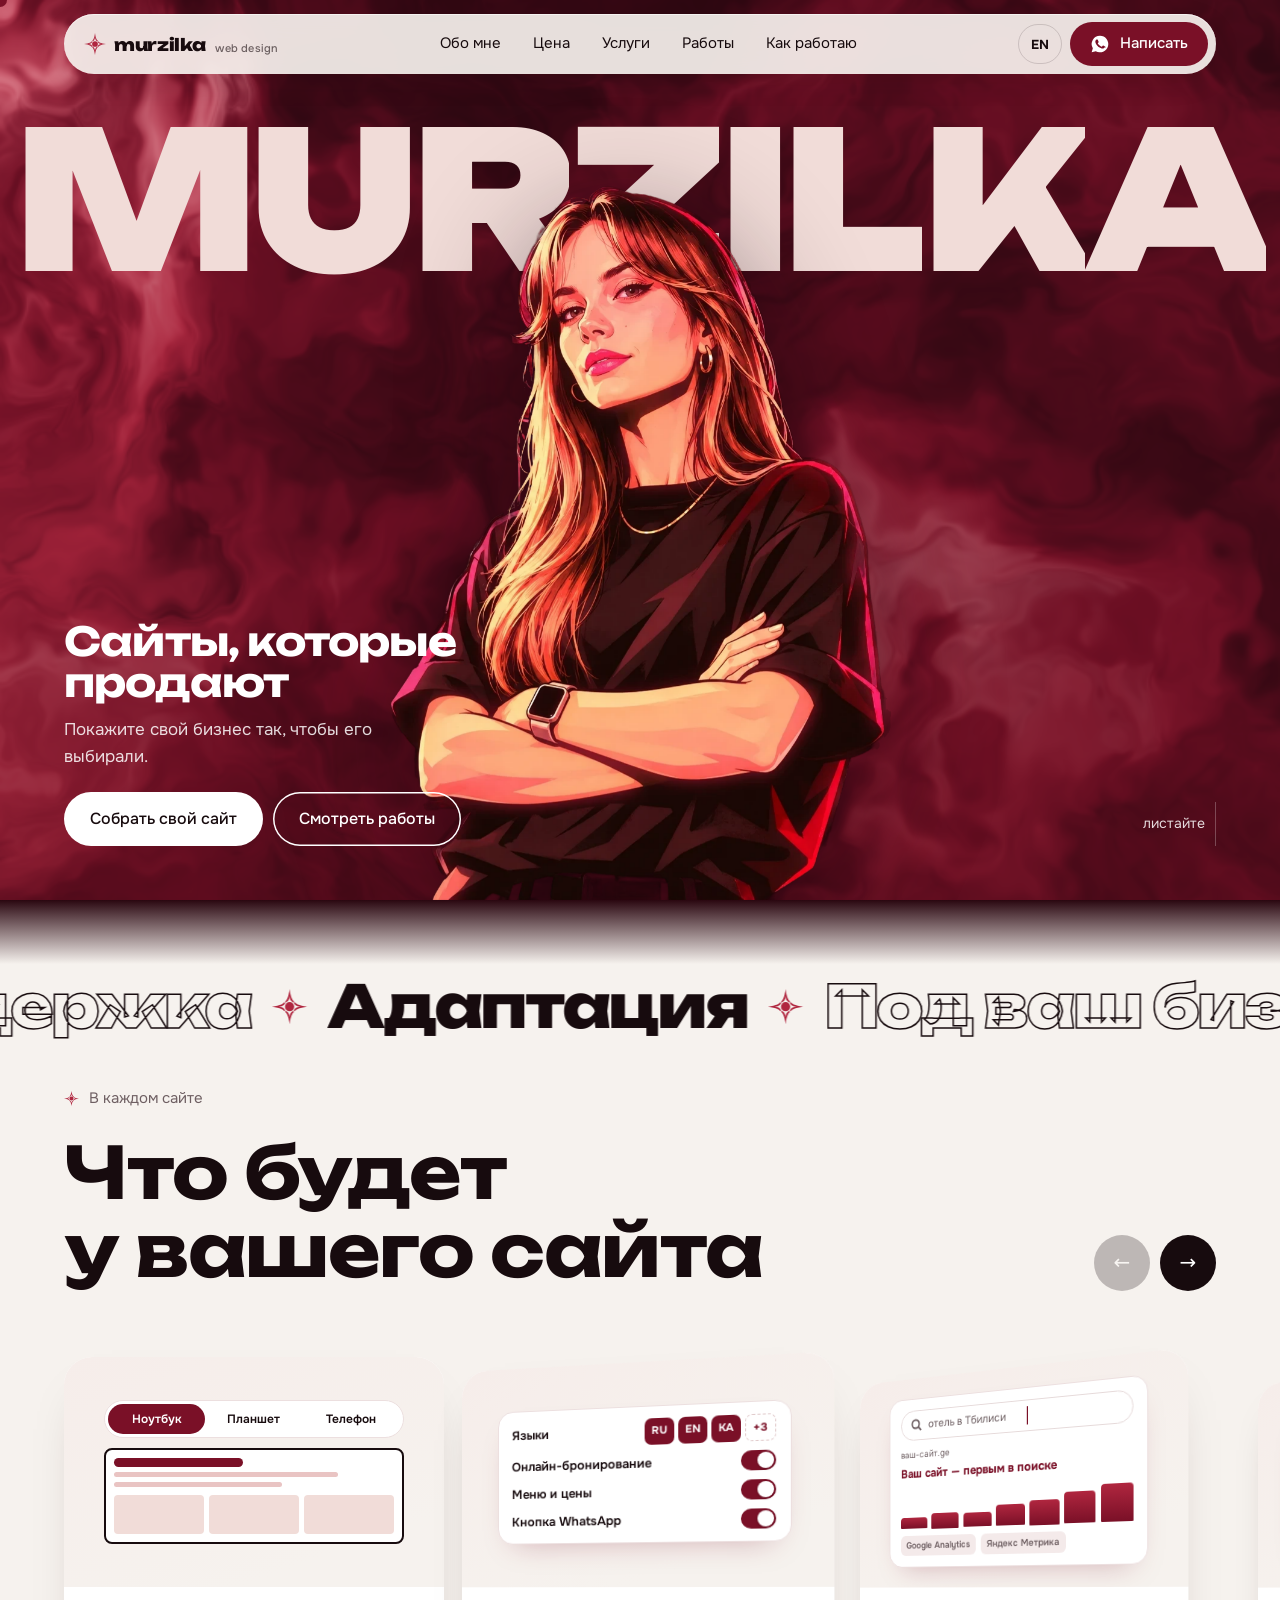
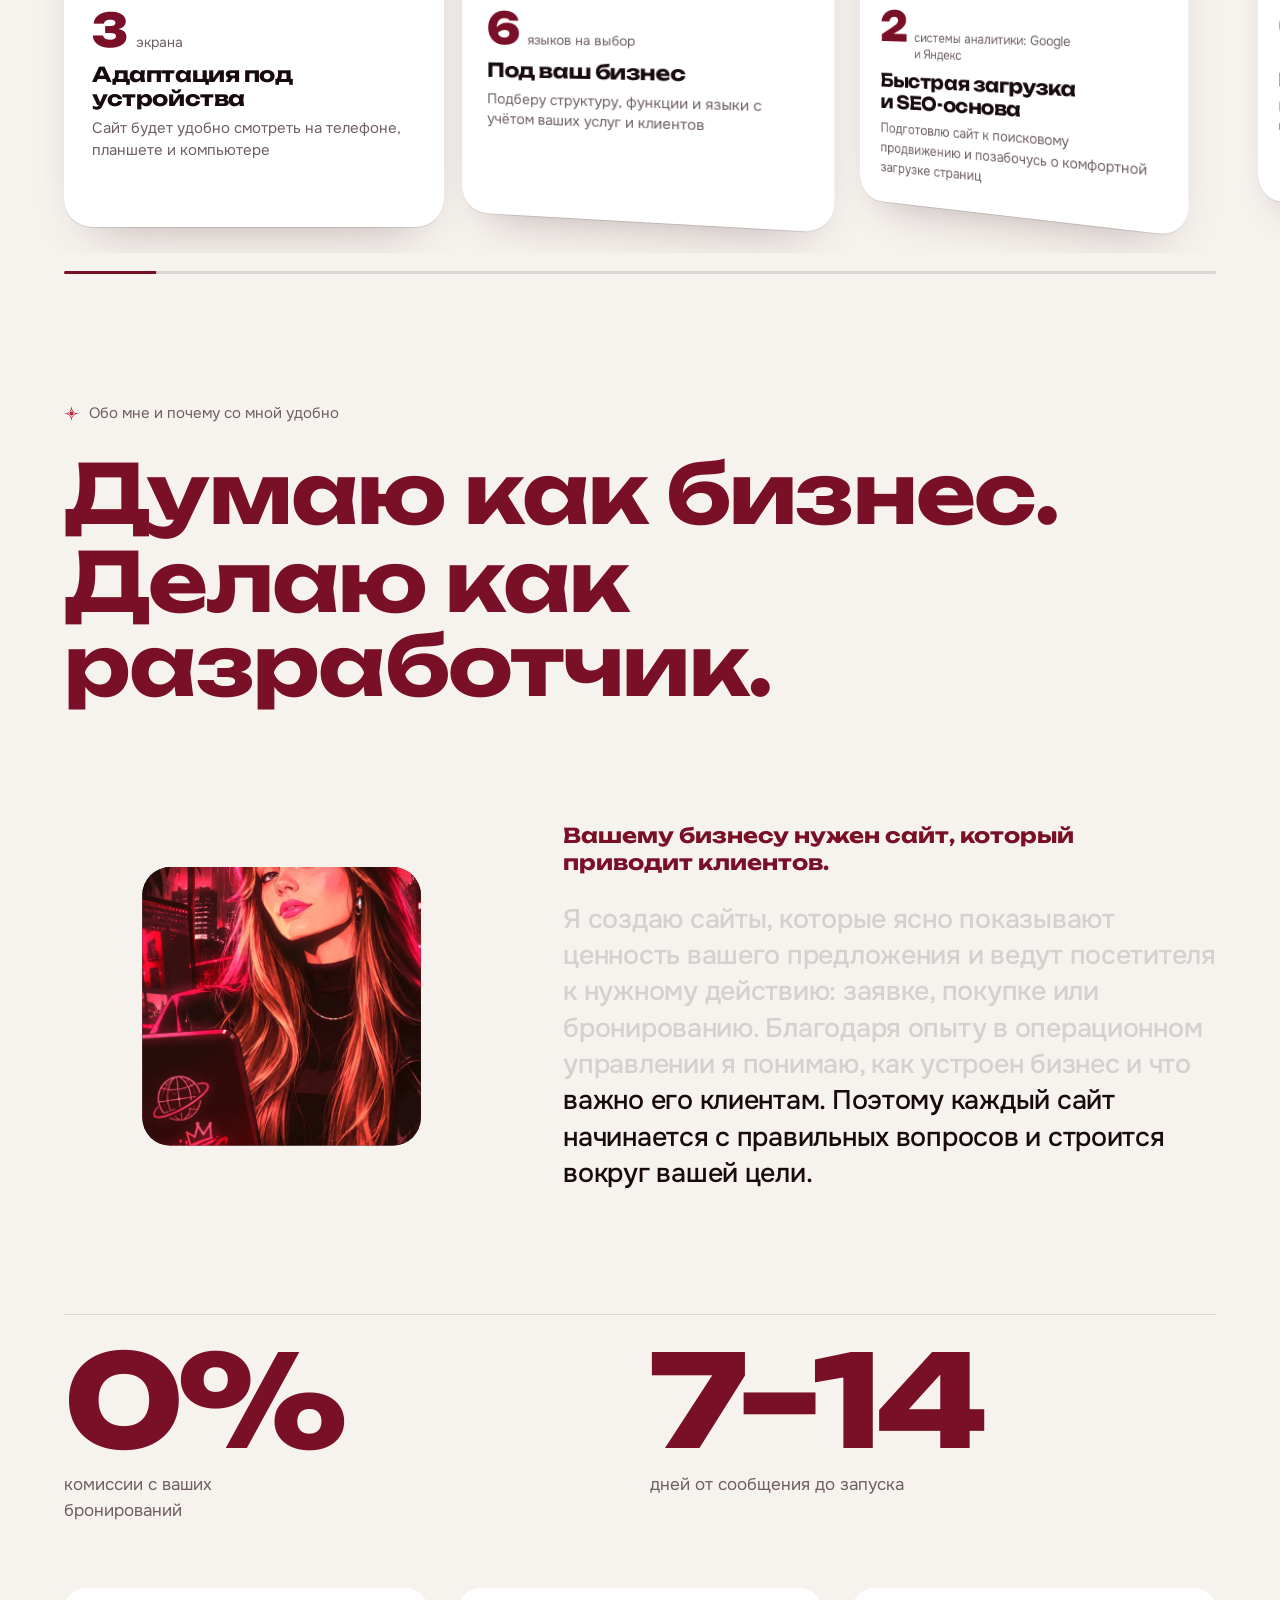
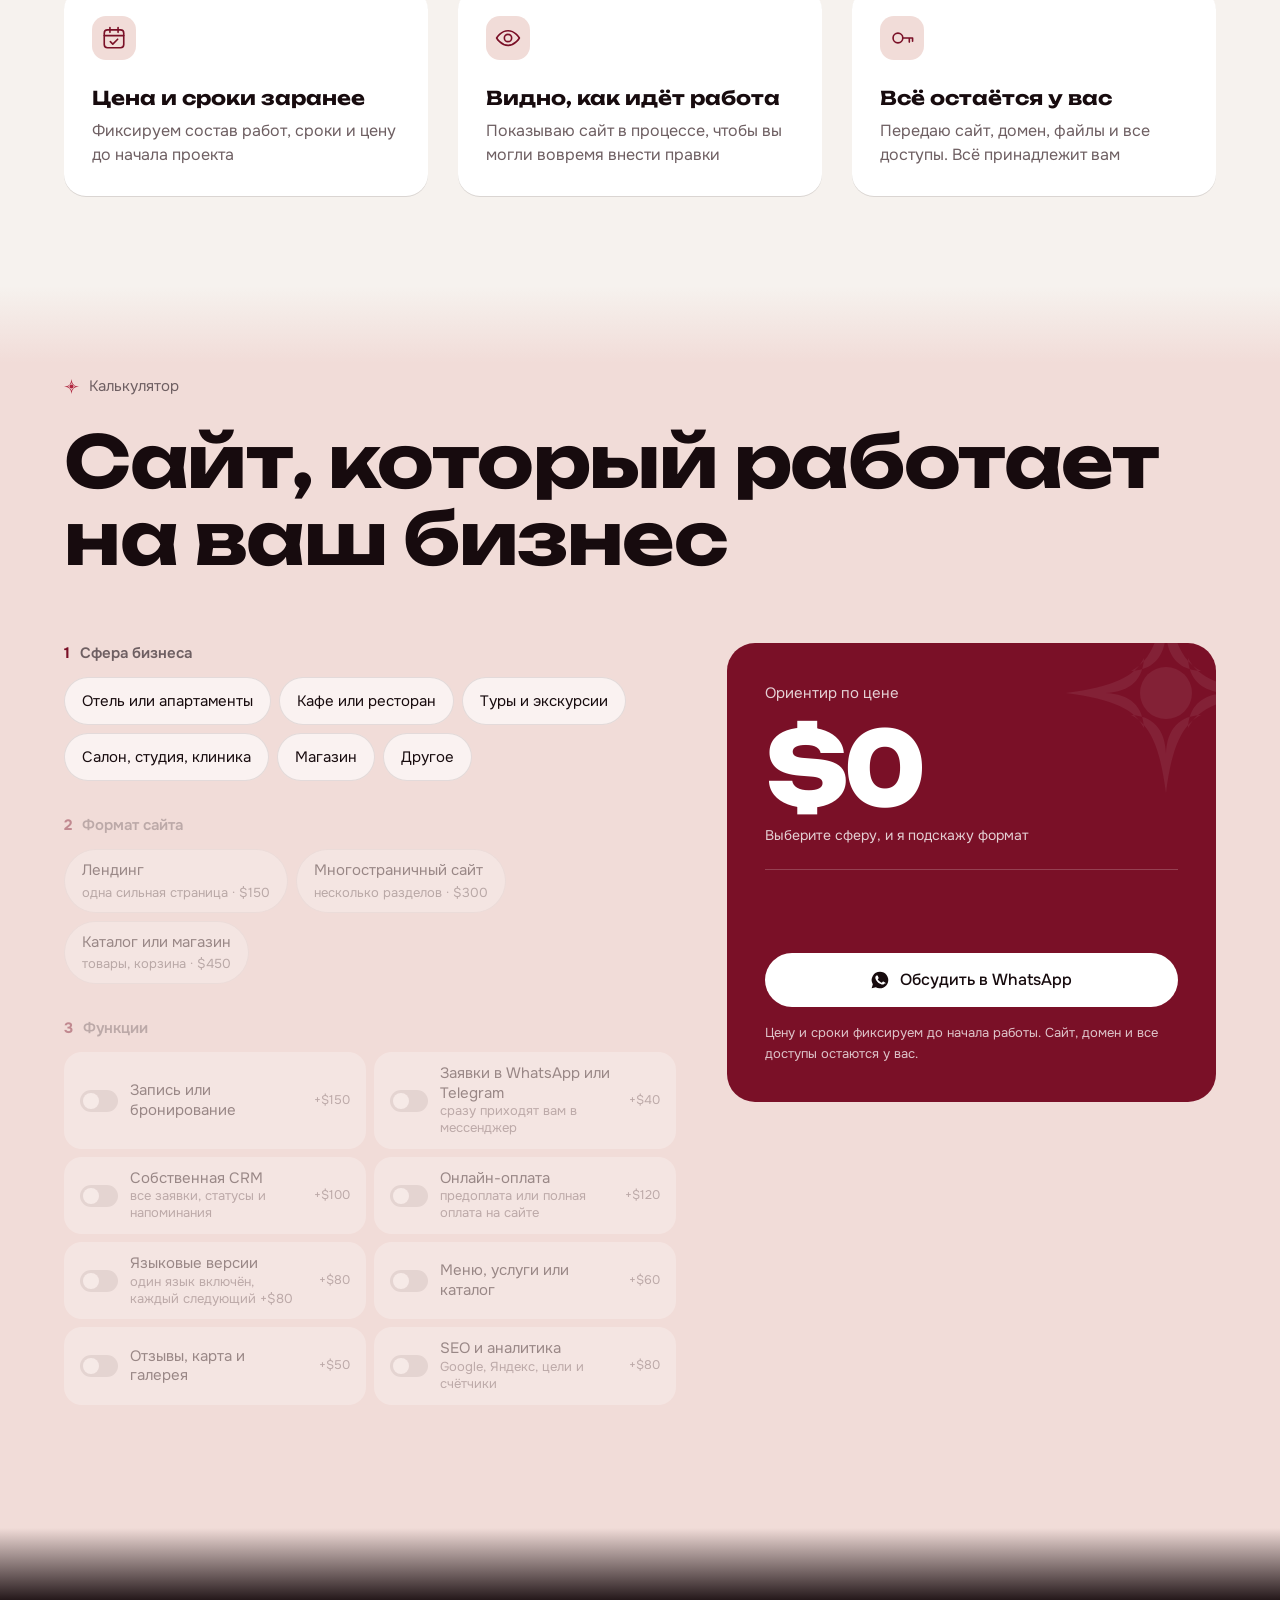
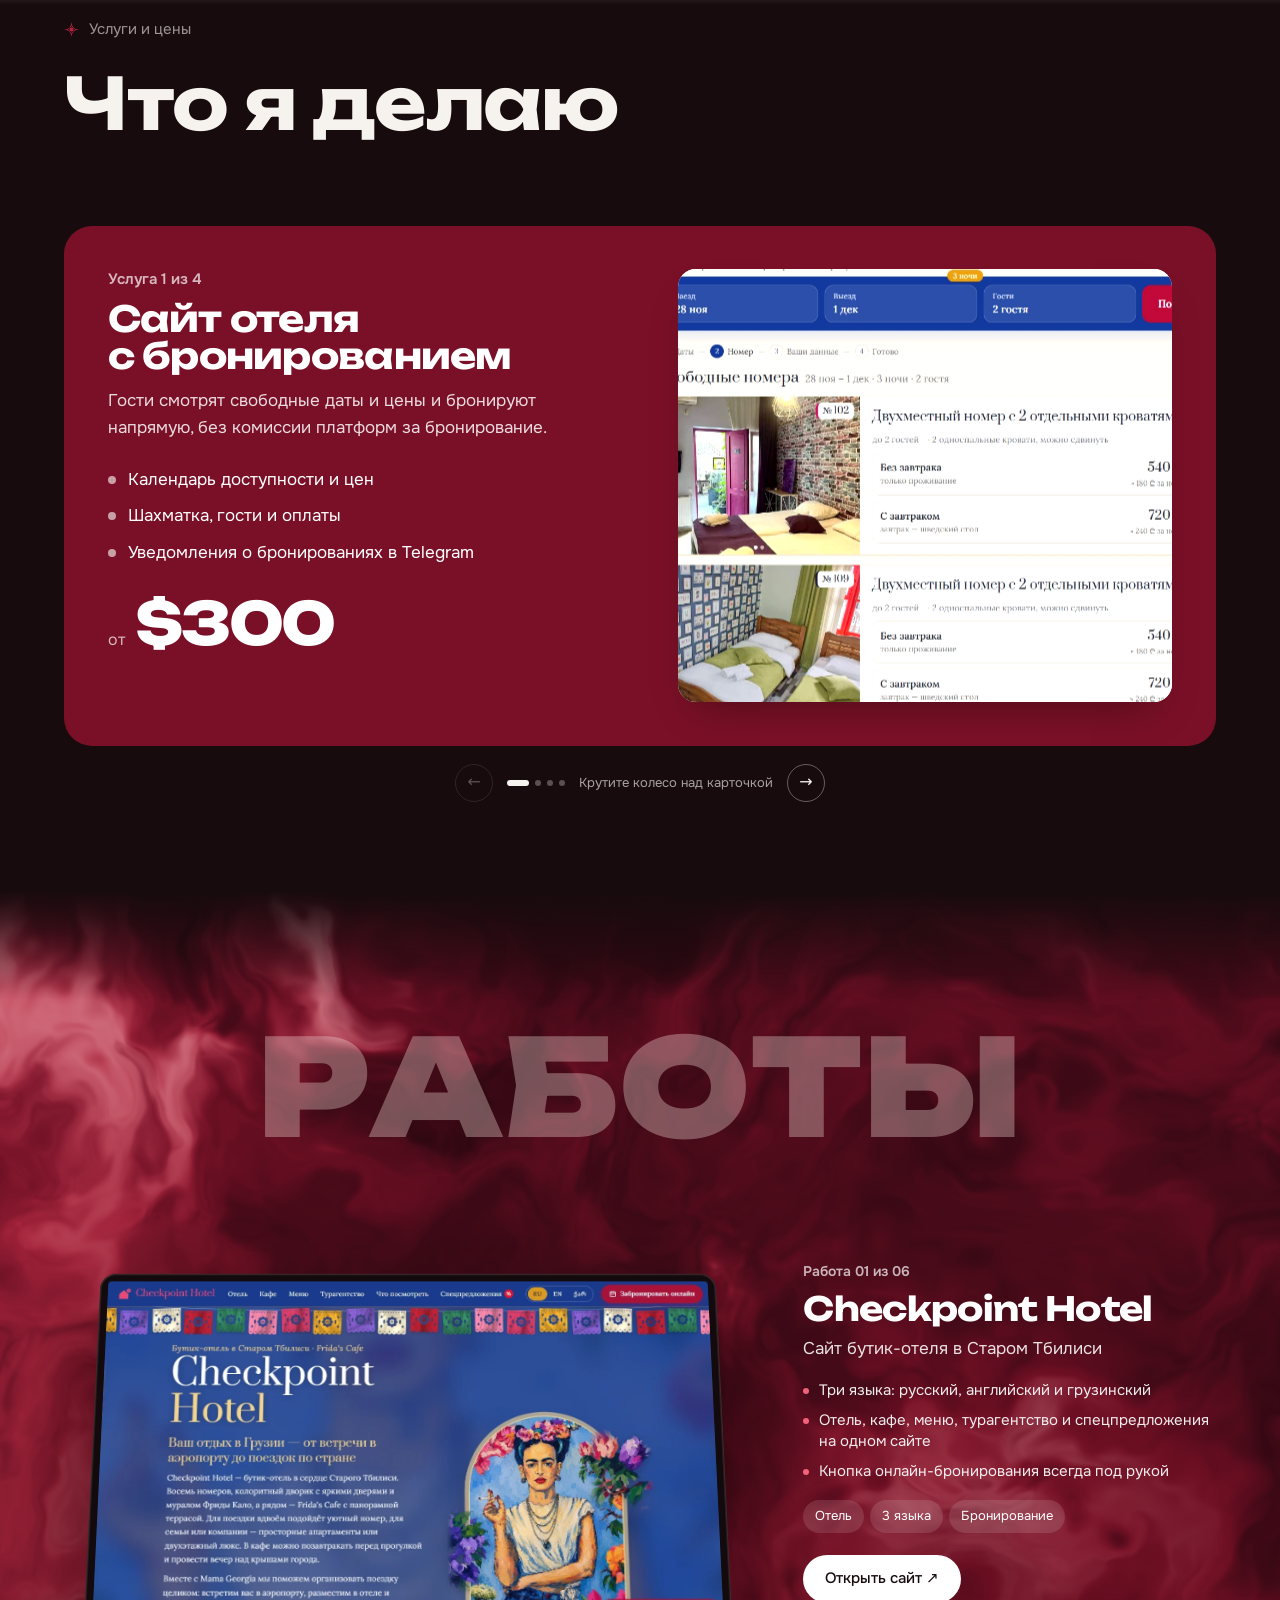
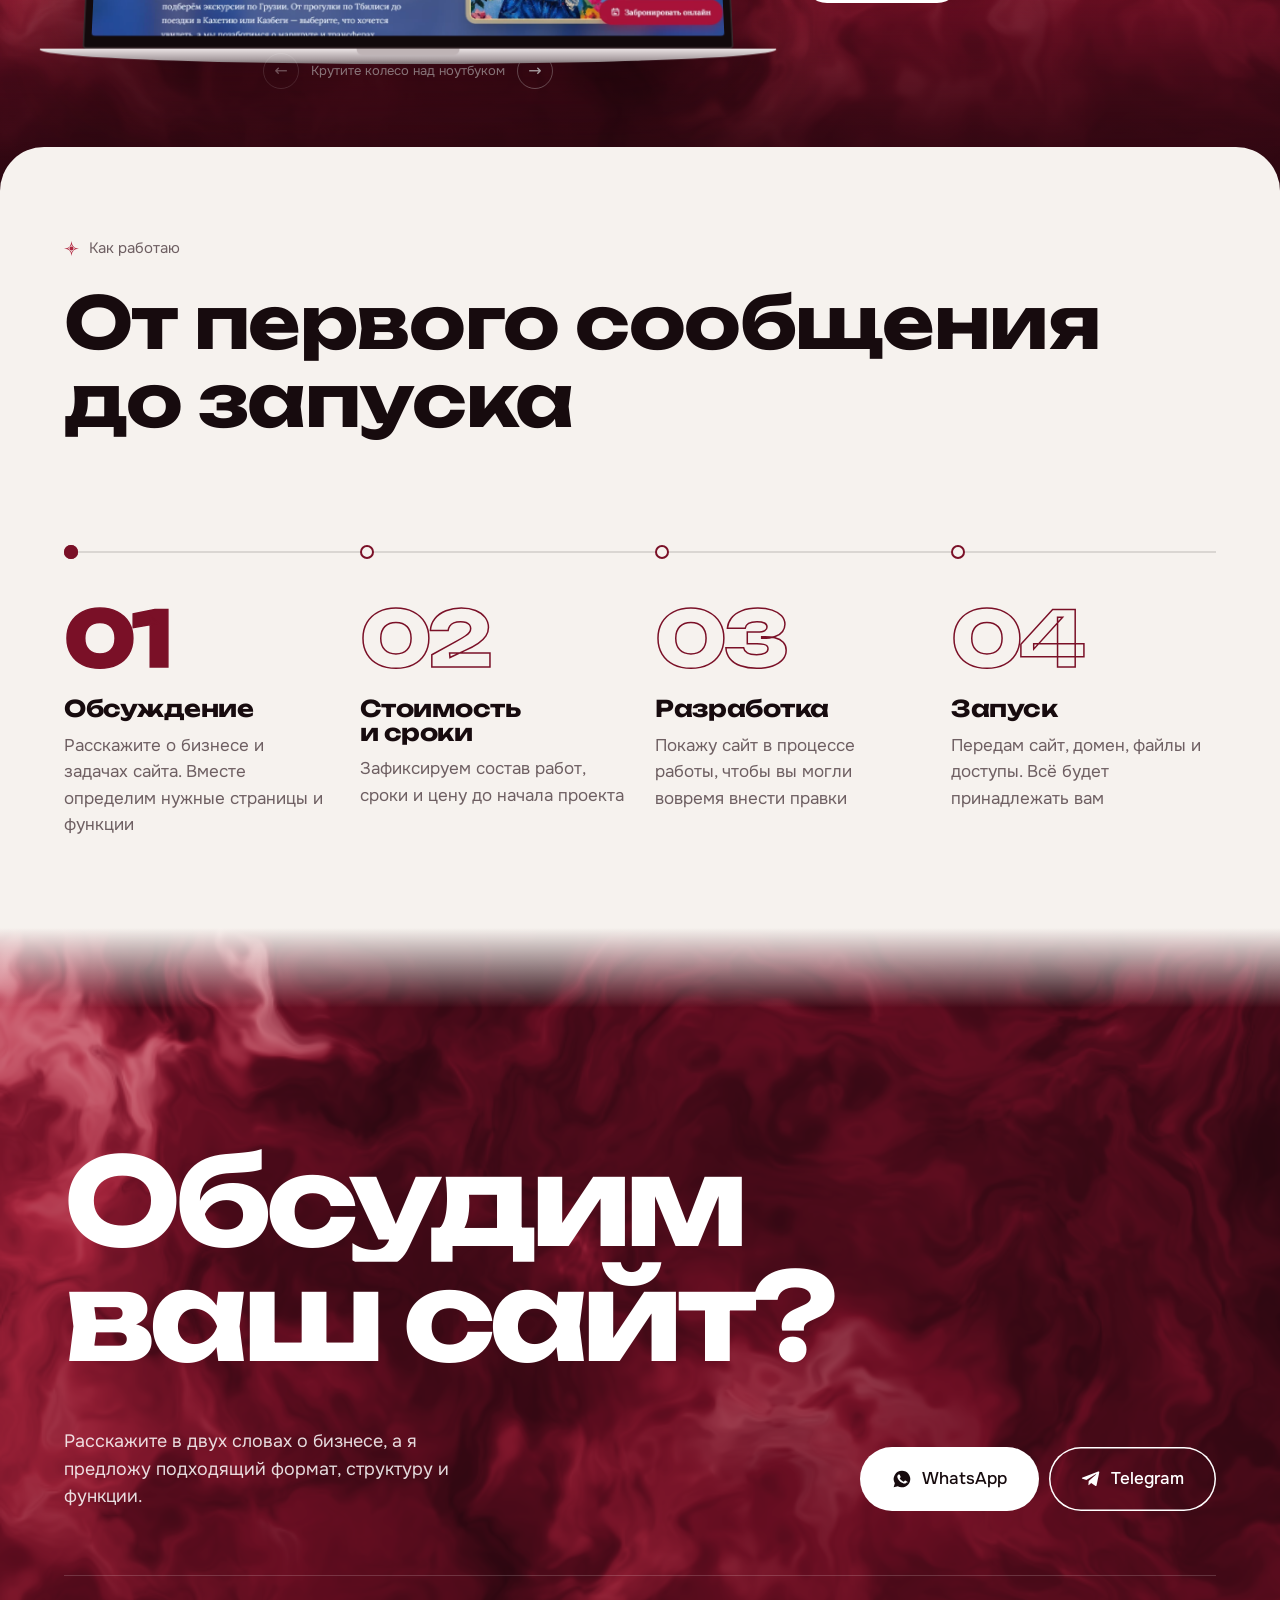
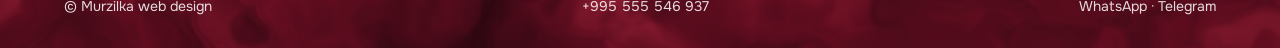
==== commit 48a76ca8: "og title rename Co-Authored-By: Claude Opus 5.5 <noreply@anthropic.com> Claude-Session: https://clau" ====
--- a/new/index.html
+++ b/new/index.html
@@ -7,7 +7,7 @@
 <meta name="description" content="Мурзилка веб дизайн: сайты для отелей, кафе, туров и услуг в Грузии. Бронирование без комиссий, заявки в WhatsApp, своя CRM.">
 <link rel="icon" href="data:,">
 <meta property="og:type" content="website">
-<meta property="og:title" content="Murzilka — сайты, которые продают">
+<meta property="og:title" content="Murzilka web design — сайты, которые продают">
 <meta property="og:description" content="Сайты для отелей, кафе, туров и услуг в Грузии. Бронирование без комиссий, заявки в WhatsApp, своя CRM.">
 <meta property="og:image" content="https://peresheina3001-crypto.github.io/murzilka/new/og.jpg">
 <meta property="og:url" content="https://peresheina3001-crypto.github.io/murzilka/new/">
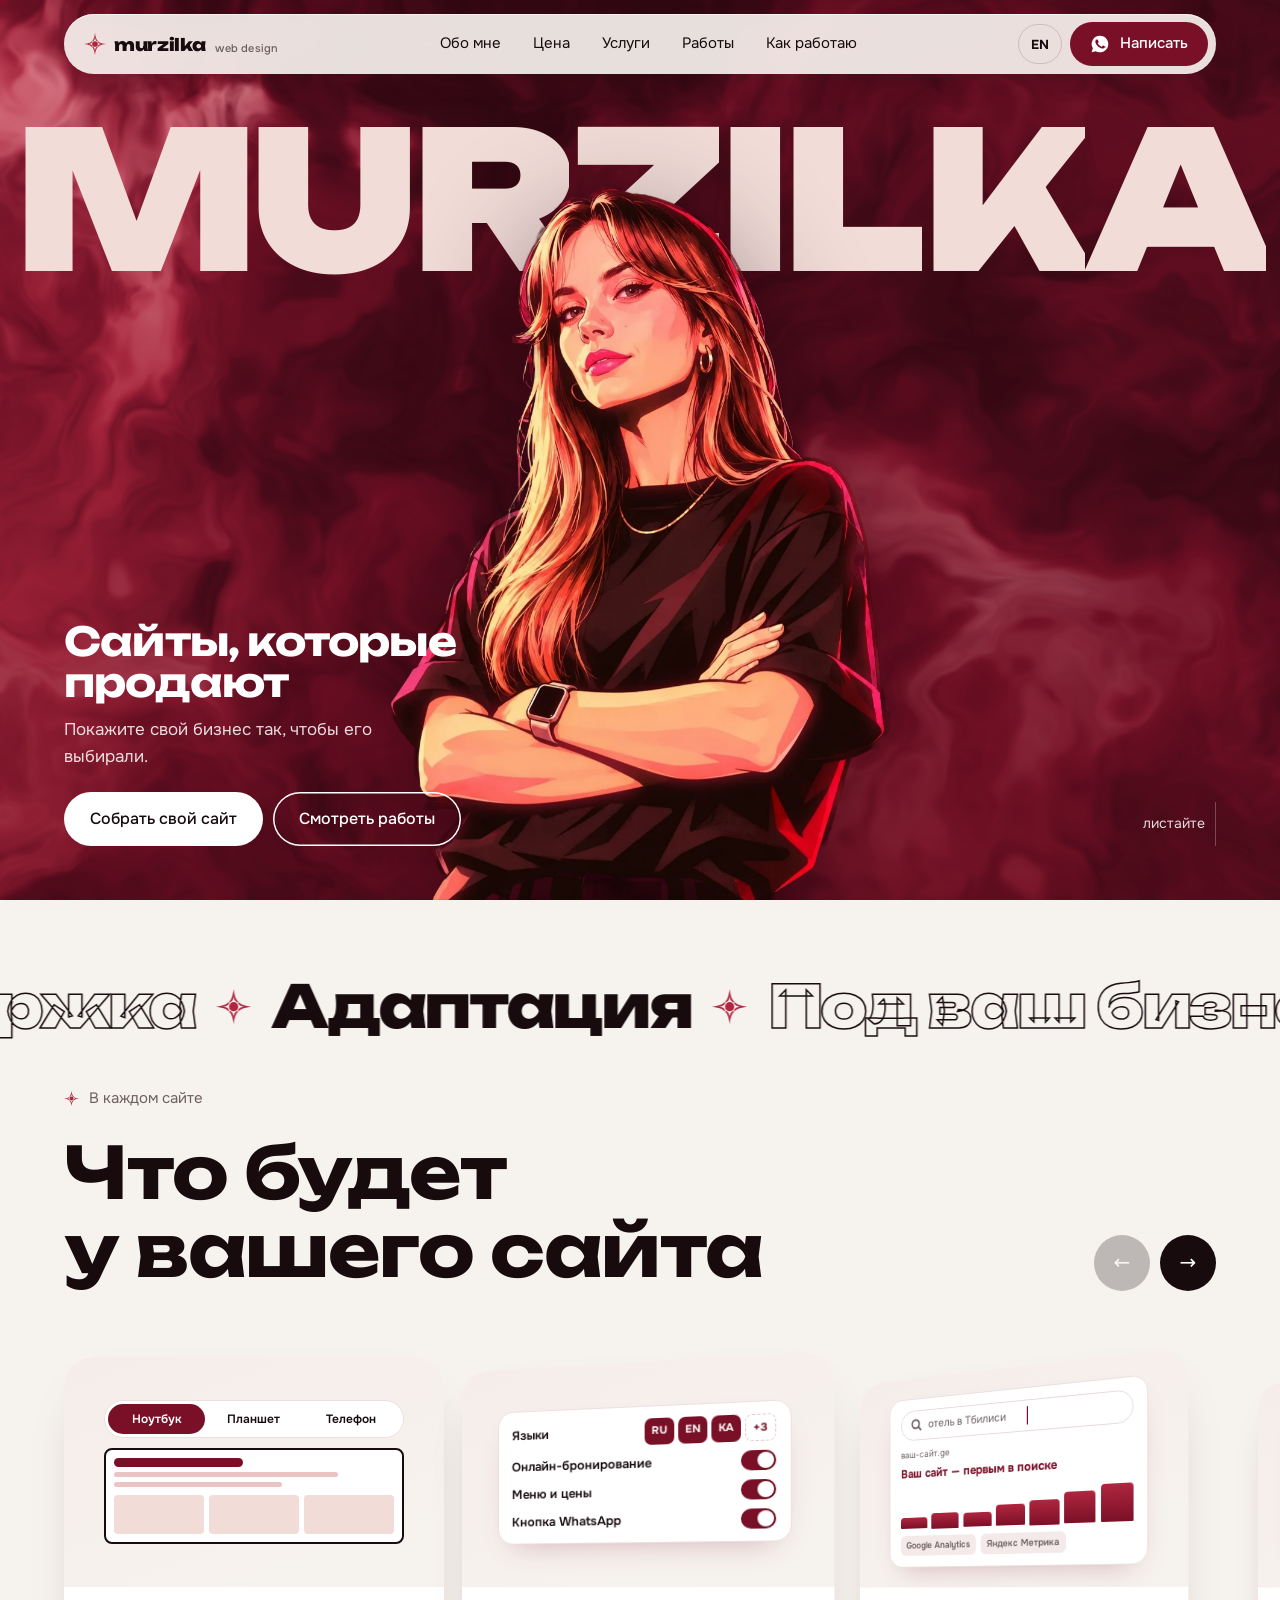
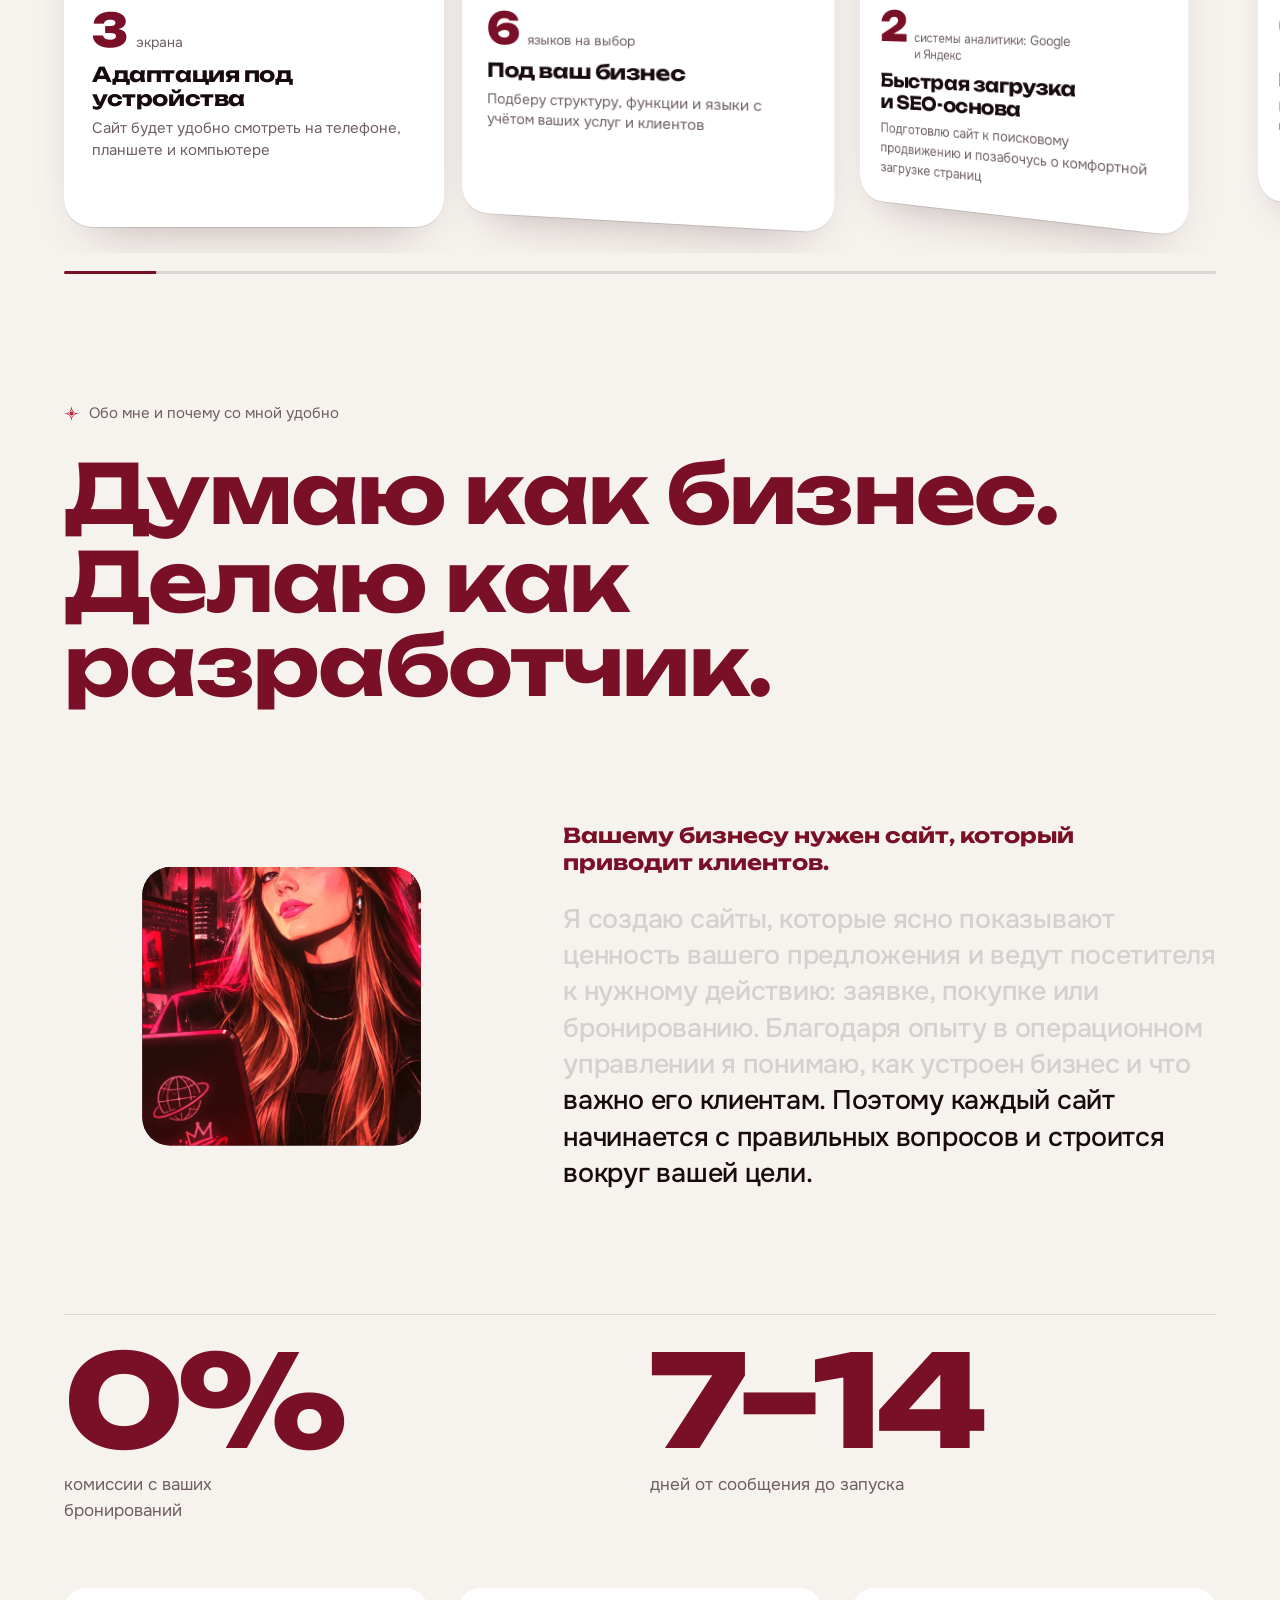
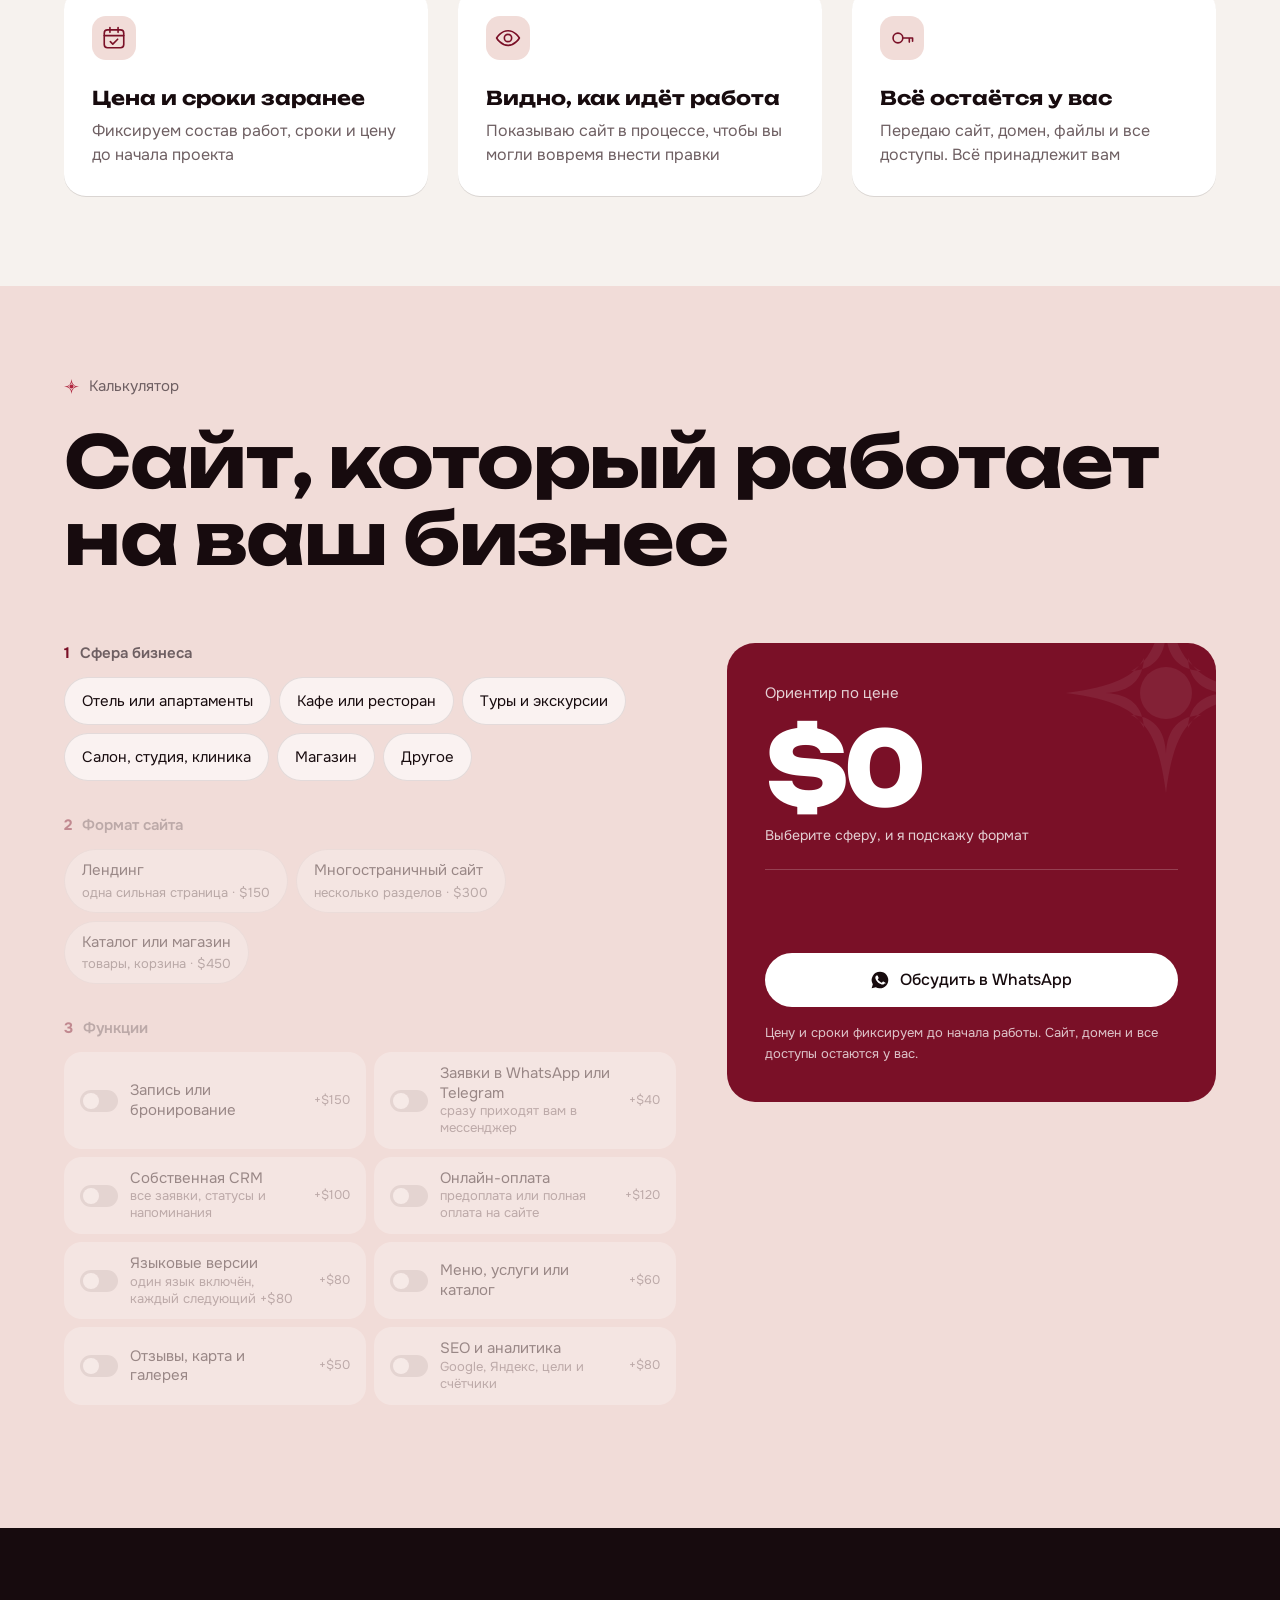
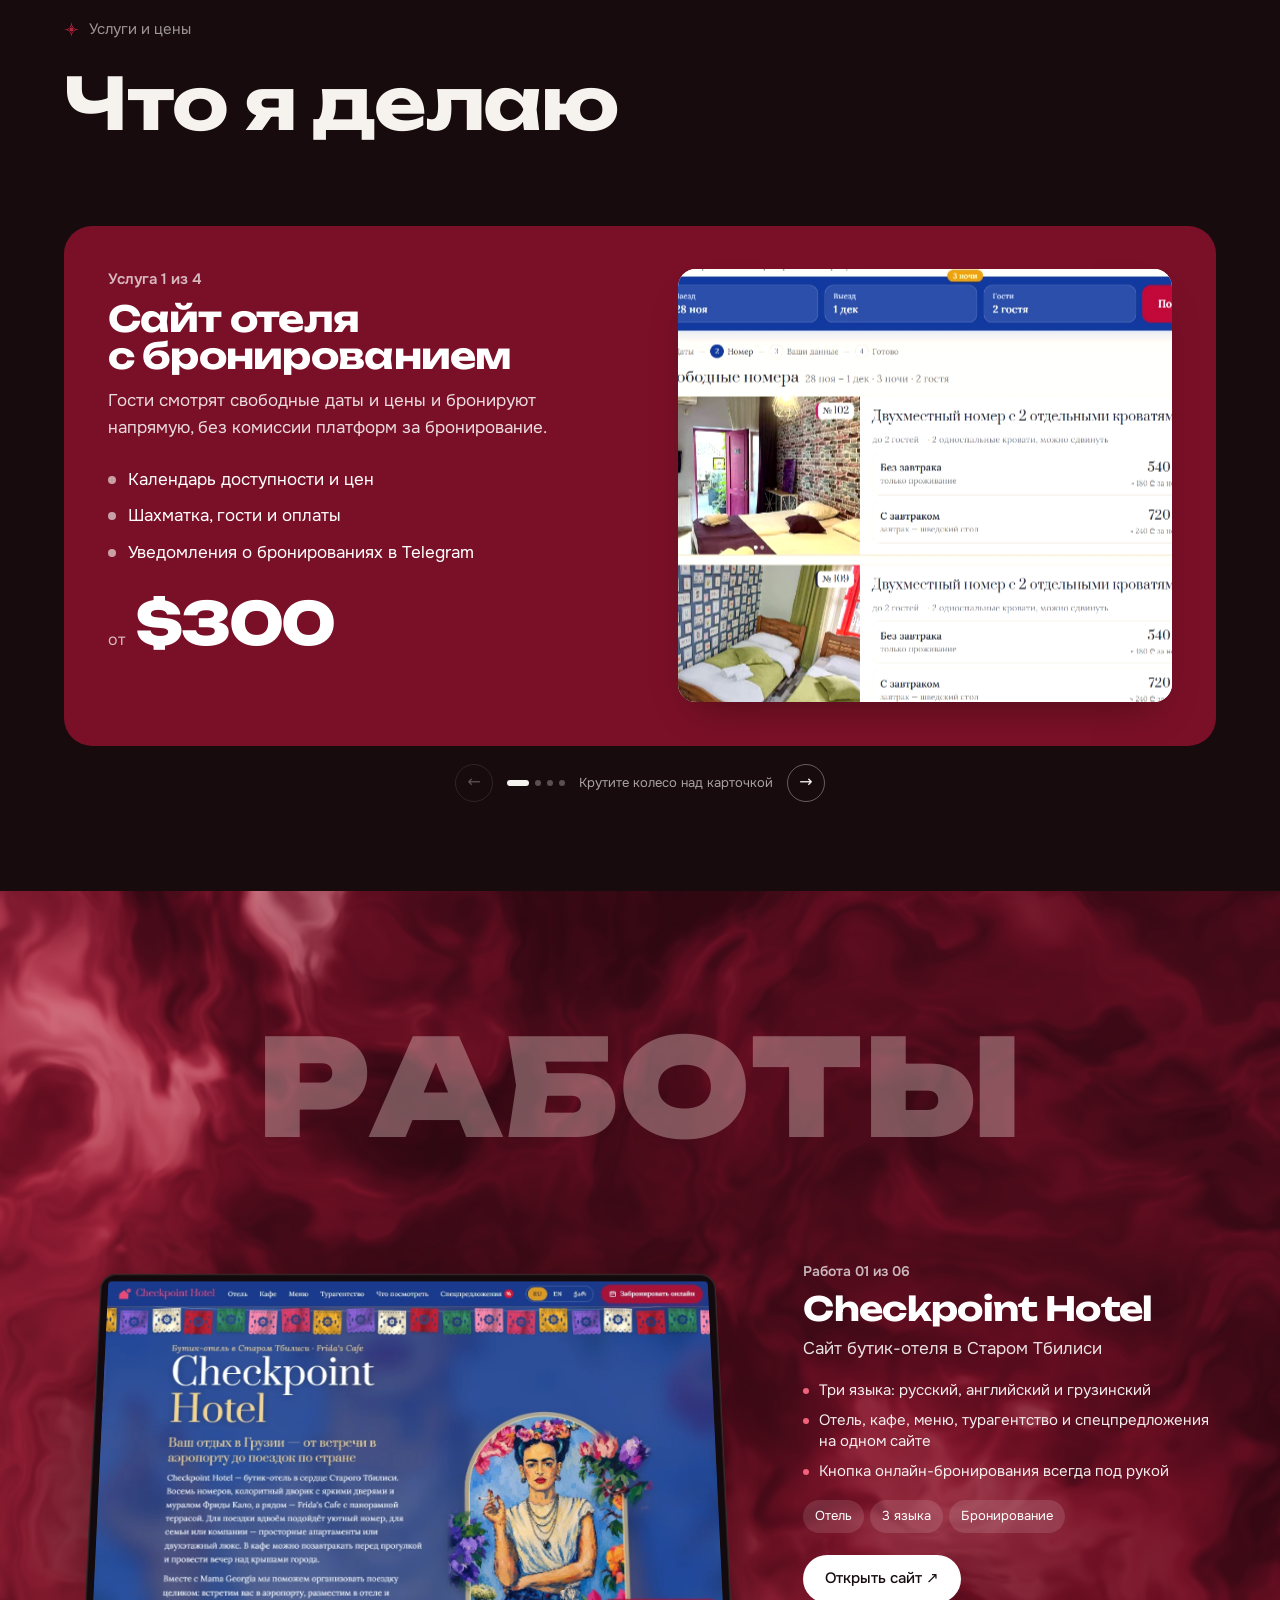
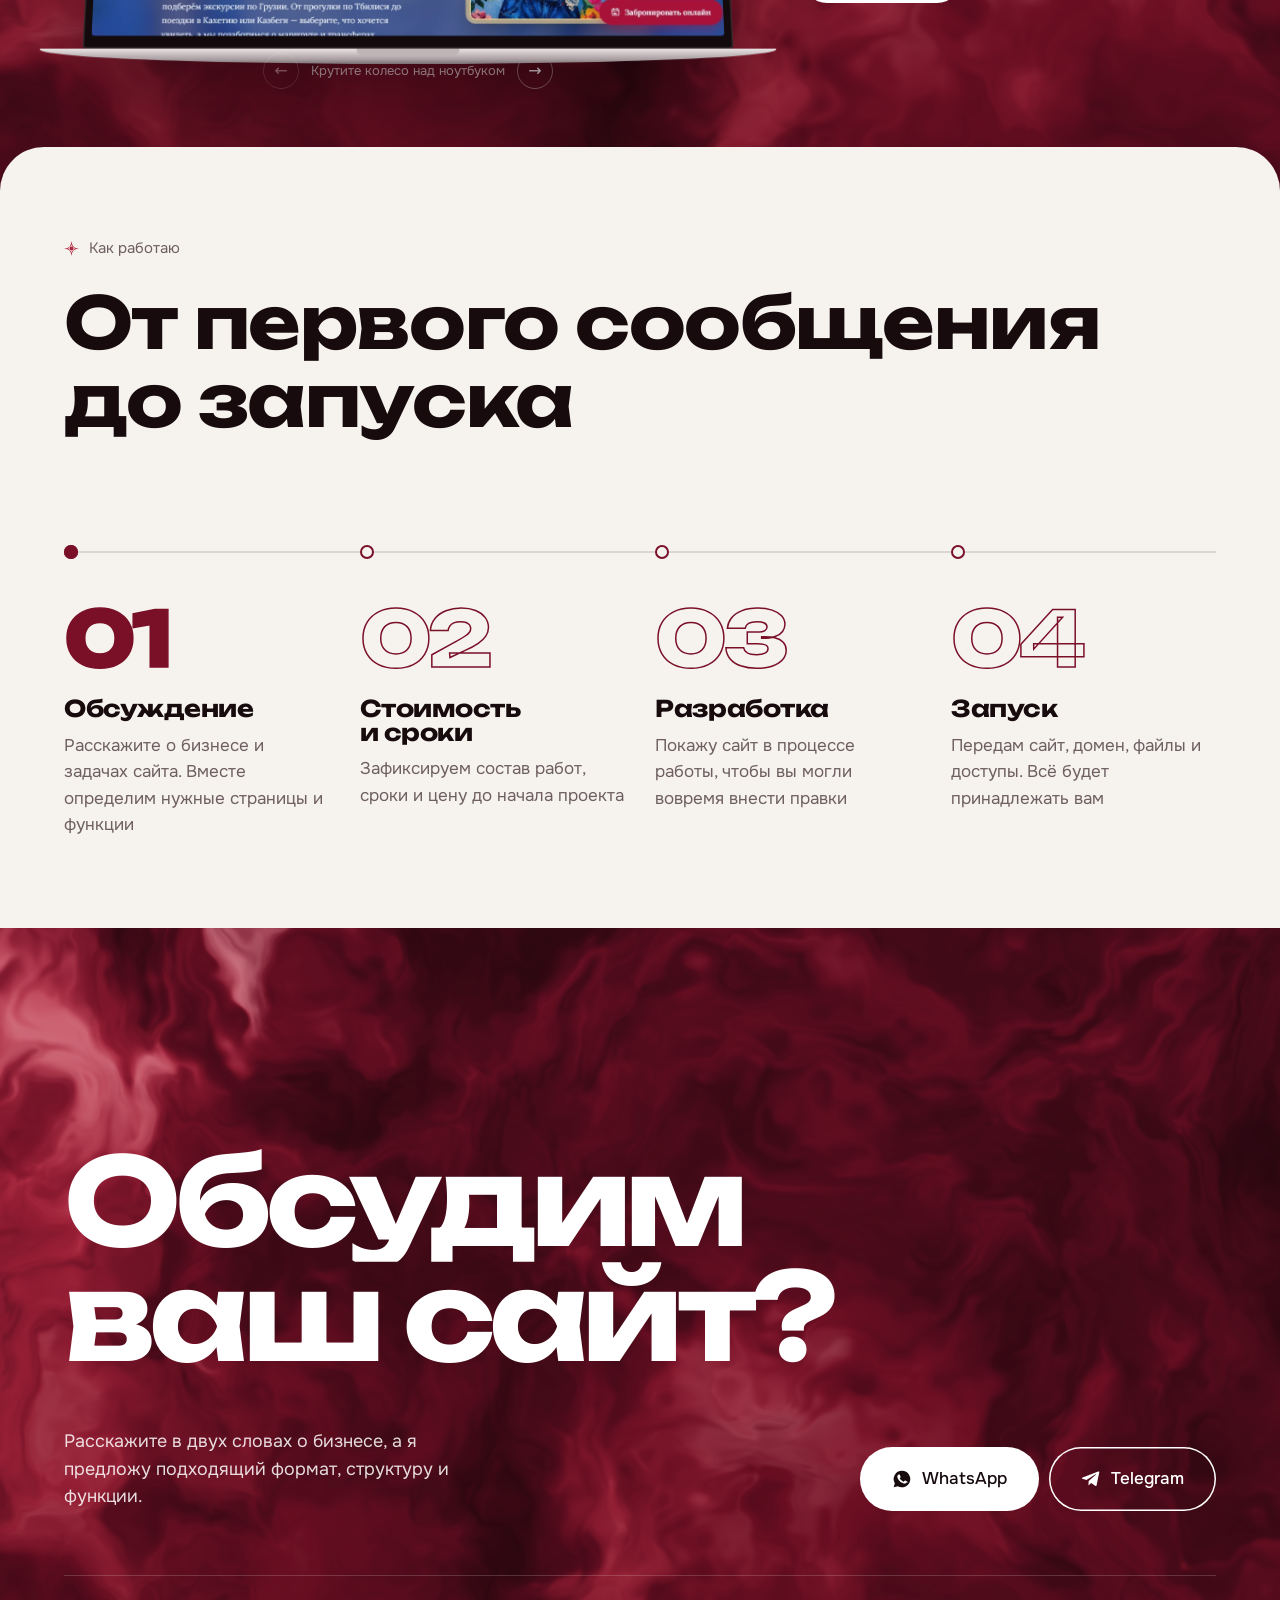
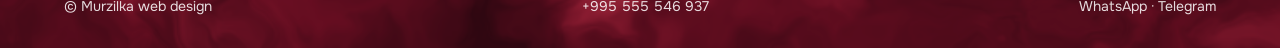
==== commit 585dba81: "Remove gradient joins between sections Co-Authored-By: Claude Opus 5.5 <noreply@anthropic.com> Claud" ====
--- a/new/index.html
+++ b/new/index.html
@@ -110,8 +110,8 @@
 /* works scene */
 .works{position:relative;overflow:hidden;color:#fff;background:radial-gradient(120% 80% at 30% 30%,var(--accent-2),var(--accent) 40%,var(--deep))}
 .works canvas{position:absolute;inset:0;width:100%;height:100%}
-.works::before{content:"";position:absolute;left:0;right:0;top:0;height:12vh;background:linear-gradient(var(--ink),rgba(23,11,14,0));z-index:1;pointer-events:none}
-.works::after{content:"";position:absolute;left:0;right:0;bottom:0;height:22vh;background:linear-gradient(rgba(42,7,16,0),var(--deep));z-index:1;pointer-events:none}
+
+
 .wpin{position:relative;z-index:2;min-height:100vh;min-height:100svh;max-width:1400px;margin:0 auto;padding:96px var(--pad) 60px;display:grid;grid-template-columns:minmax(0,1.25fr) minmax(0,.75fr);grid-template-rows:auto 1fr;column-gap:clamp(30px,4vw,70px);row-gap:clamp(16px,3vh,40px);align-items:center}
 .wname{grid-column:1/-1;align-self:start;text-align:center;font:900 clamp(44px,10.5vw,190px)/.9 'Unbounded',sans-serif;letter-spacing:-.1em;white-space:nowrap;color:var(--blush);user-select:none;pointer-events:none}
 .wname span{display:inline-block}
@@ -191,7 +191,7 @@
 .stat>span{display:block;margin-top:14px;color:var(--mute);max-width:260px}
 
 /* services */
-.svcs{background:linear-gradient(var(--blush),var(--ink) clamp(48px,6vw,96px));color:var(--paper)}
+.svcs{background:var(--ink);color:var(--paper)}
 .svcs .kicker{color:rgba(246,242,238,.6)}
 .svc-list{display:grid;margin-top:clamp(30px,4vw,56px);padding-top:30px;touch-action:pan-y}
 .sctl{display:flex;align-items:center;justify-content:center;gap:14px;margin-top:18px;font-size:13px;color:rgba(246,242,238,.65)}
@@ -223,7 +223,7 @@
 .crm .ping{margin-top:auto;align-self:flex-end;display:flex;gap:10px;align-items:center;background:#fff;color:var(--ink);padding:12px 16px;border-radius:16px 16px 4px 16px;font-size:14px;box-shadow:0 20px 40px rgba(0,0,0,.3)}
 
 /* features marquee */
-.feat{padding-top:clamp(44px,6vw,80px);overflow:hidden;background:linear-gradient(var(--deep),var(--paper) clamp(36px,5vw,70px))}
+.feat{padding-top:clamp(44px,6vw,80px);overflow:hidden}
 .marq{display:flex;width:max-content;white-space:nowrap;font:800 clamp(30px,4.6vw,70px)/1 'Unbounded';letter-spacing:-.04em;will-change:transform}
 .marq span{flex:none;display:inline-flex;align-items:center;gap:.35em;padding-right:.35em}
 .marq .o{color:transparent;-webkit-text-stroke:1.5px var(--ink)}
@@ -353,7 +353,7 @@
 .fbar i{display:block;height:100%;background:var(--accent);transform-origin:0 50%;transform:scaleX(0)}
 
 /* calculator */
-.calc{background:linear-gradient(var(--paper),var(--blush) clamp(48px,6vw,96px))}
+.calc{background:var(--blush)}
 .calc-grid{display:grid;grid-template-columns:minmax(0,1.25fr) minmax(0,1fr);gap:clamp(24px,4vw,60px);margin-top:clamp(40px,5vw,70px);align-items:start}
 .step{margin-bottom:34px}
 .step h4{margin:0 0 14px;font:600 15px 'Onest';color:var(--mute);display:flex;gap:10px}
@@ -415,7 +415,6 @@
 
 /* cta */
 .cta{position:relative;overflow:hidden;color:#fff;background:radial-gradient(120% 80% at 30% 80%,var(--accent-2),var(--accent) 45%,var(--deep));min-height:80vh;display:flex;flex-direction:column;justify-content:flex-end}
-.cta::before{content:"";position:absolute;left:0;right:0;top:0;height:80px;background:linear-gradient(var(--paper),rgba(246,242,238,0));z-index:1;pointer-events:none}
 @media(max-width:900px){.cta{min-height:0}}
 .cta canvas{position:absolute;inset:0;width:100%;height:100%}
 .cta .wrap{position:relative;z-index:2;width:100%;padding-top:110px;padding-bottom:30px}
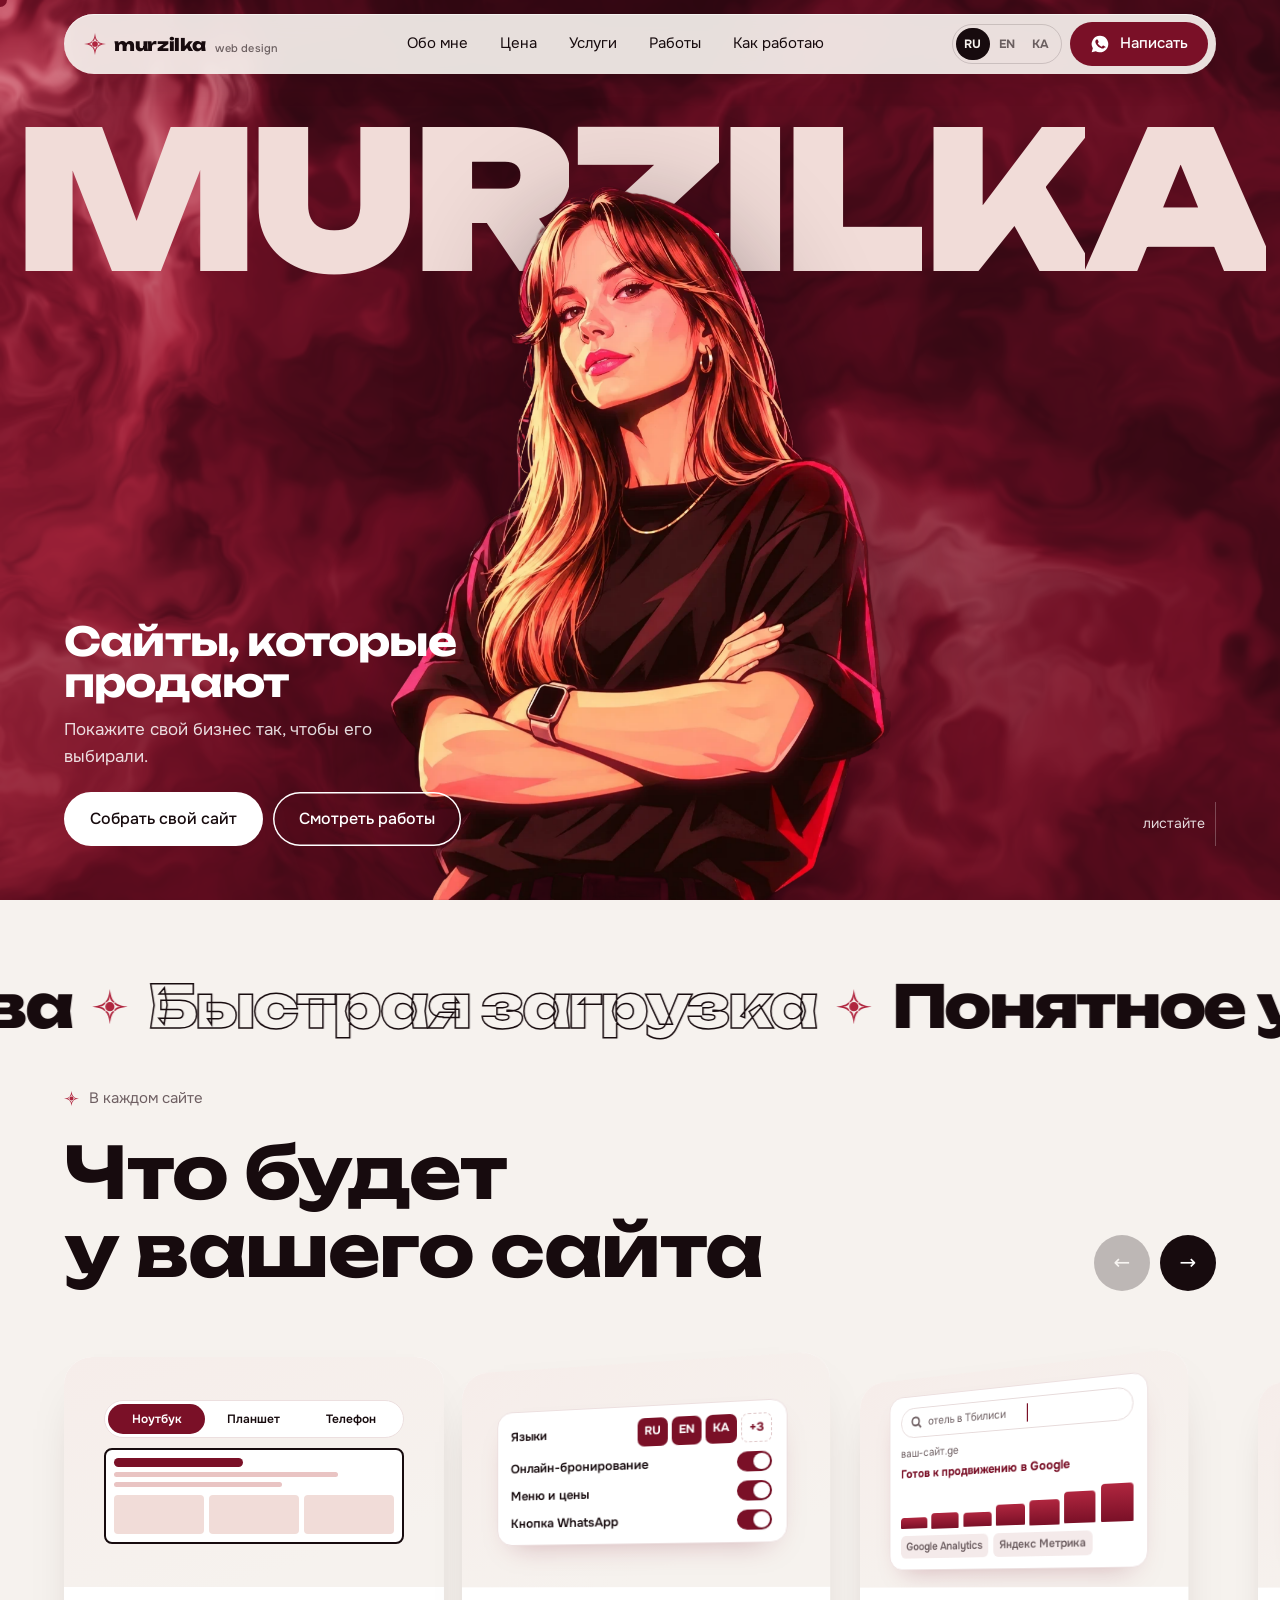
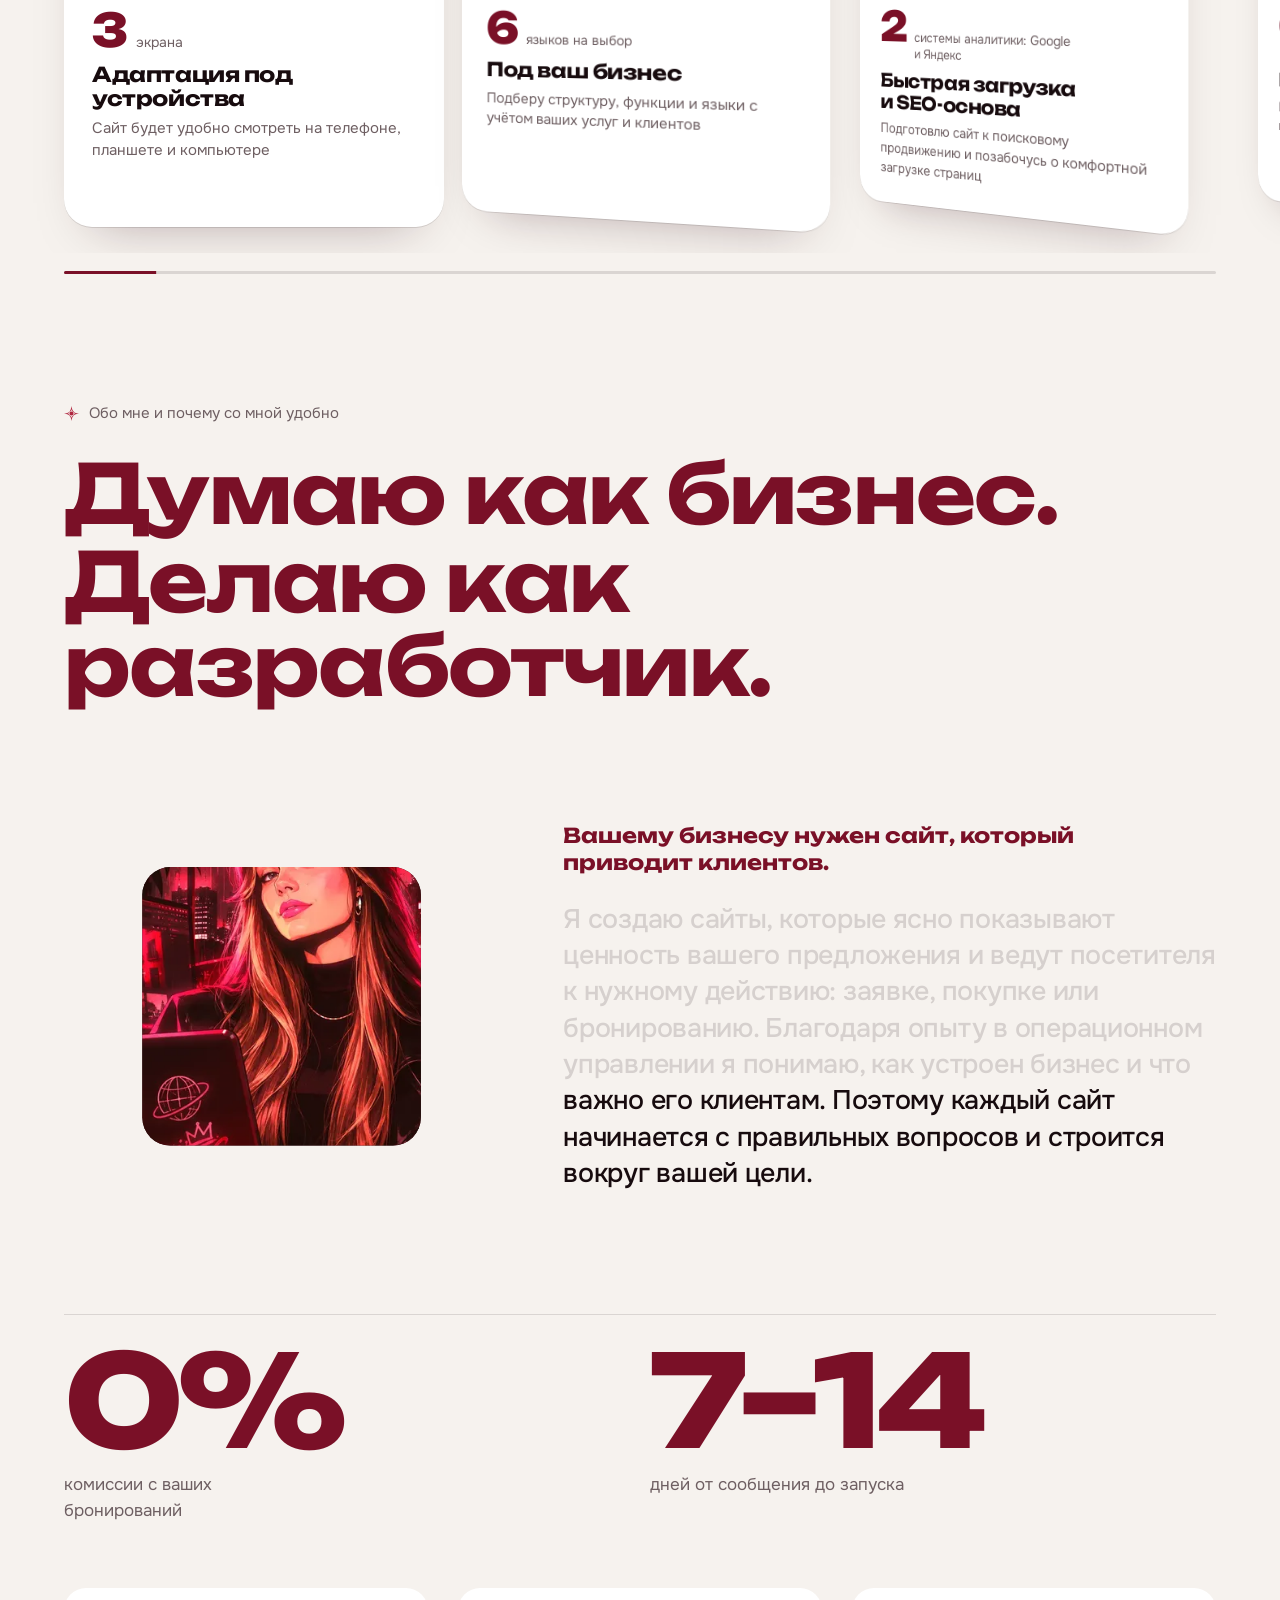
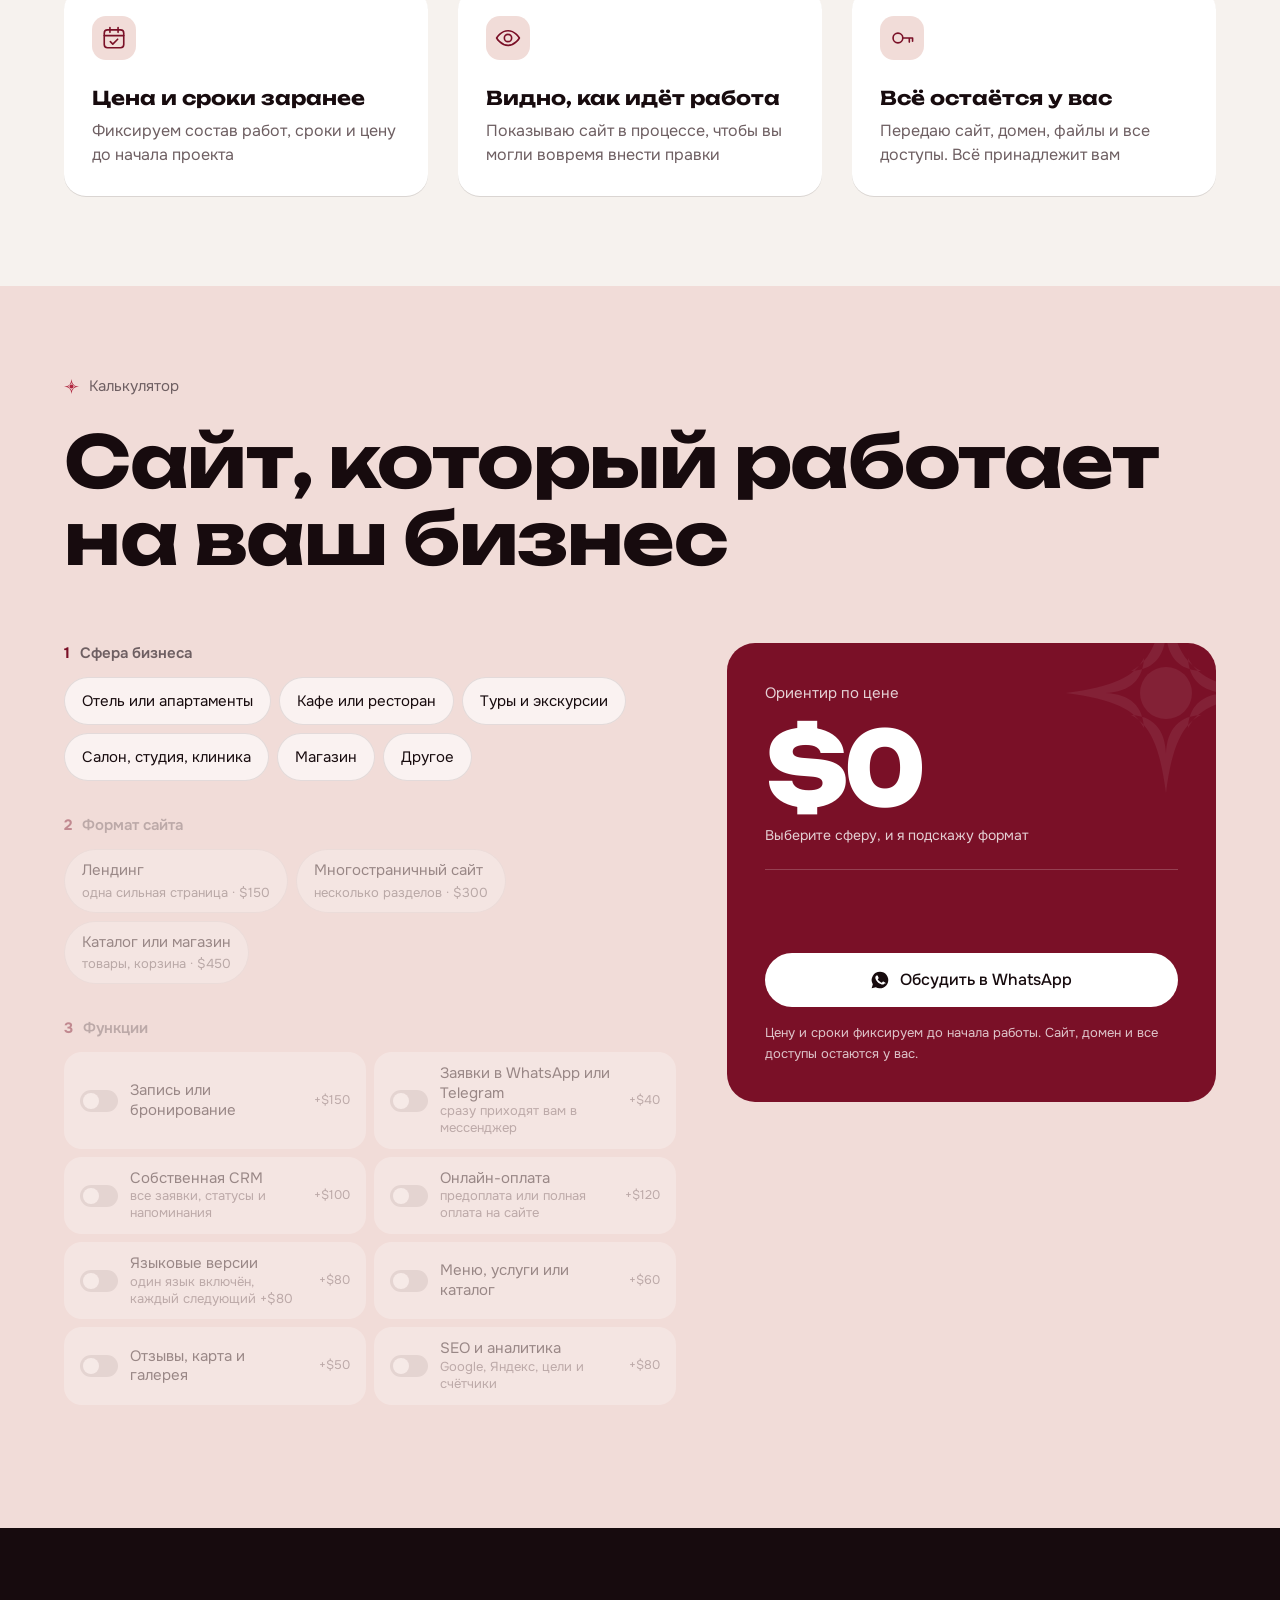
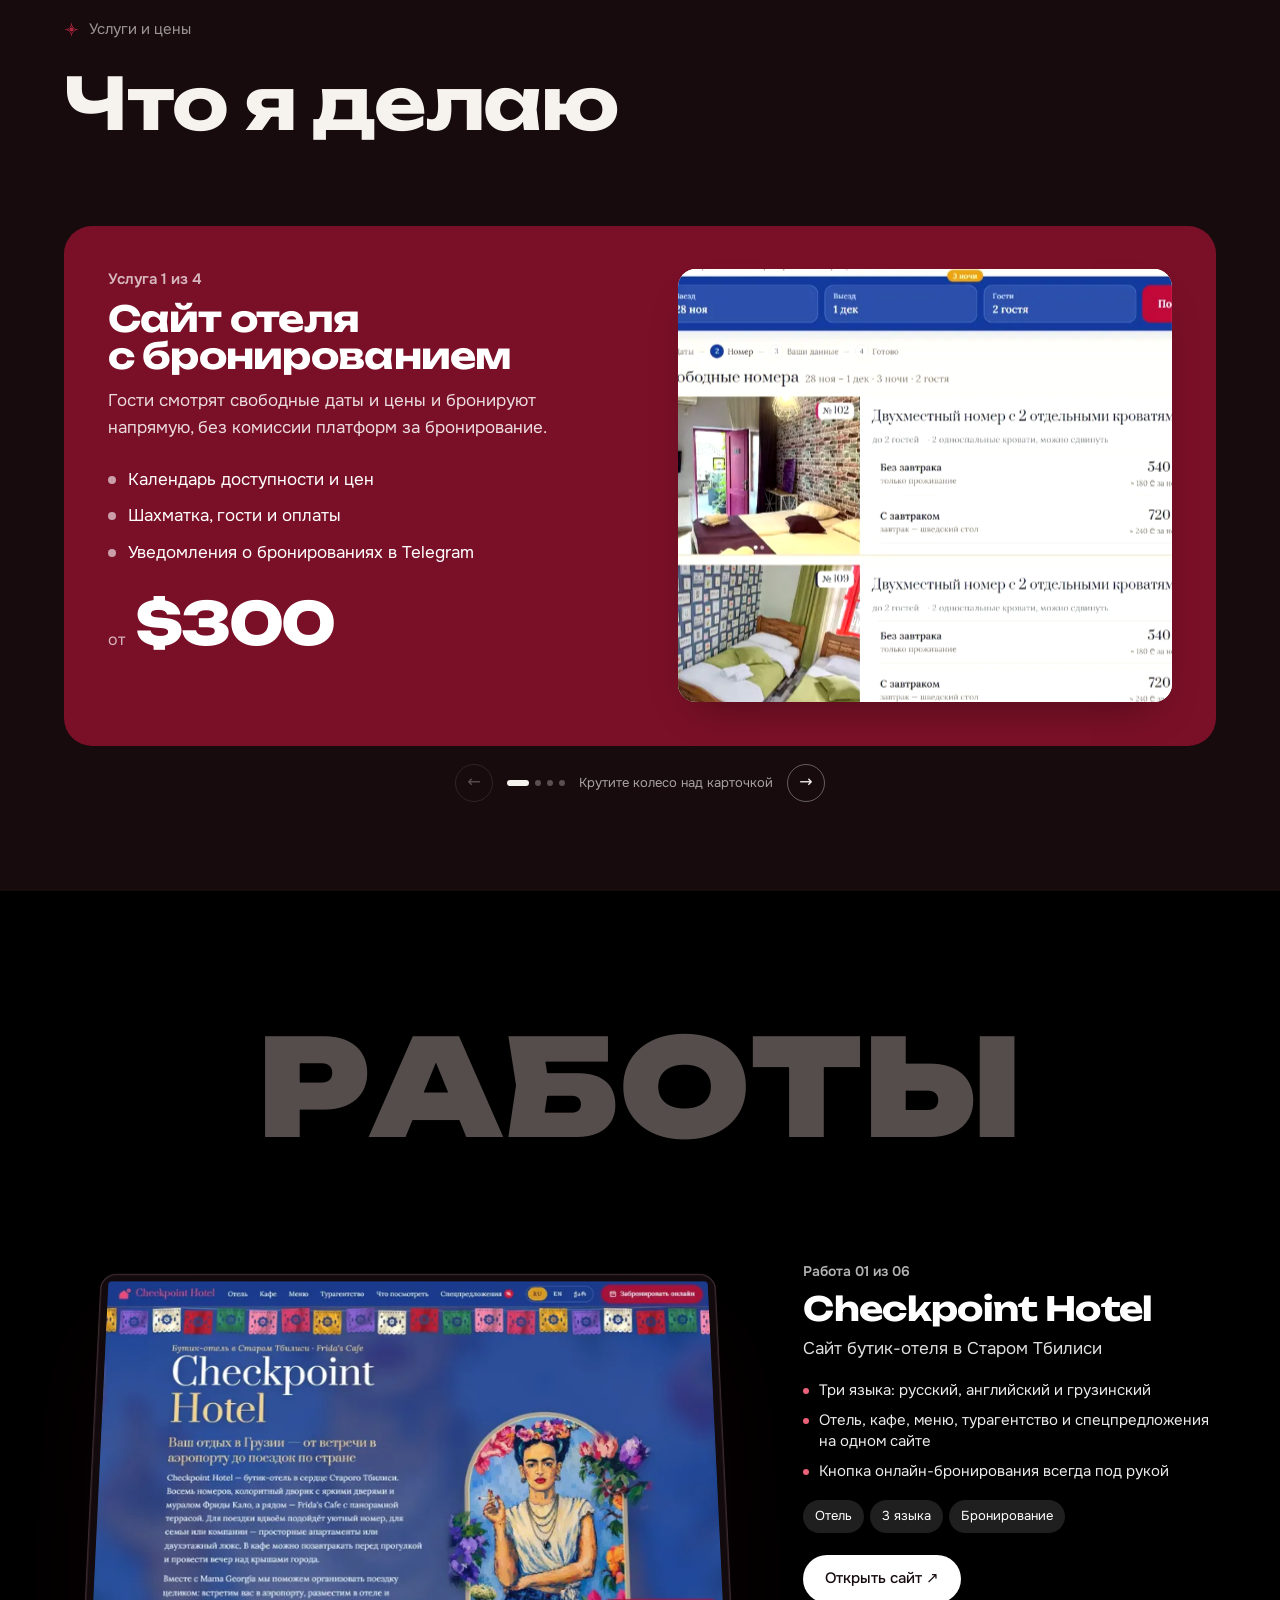
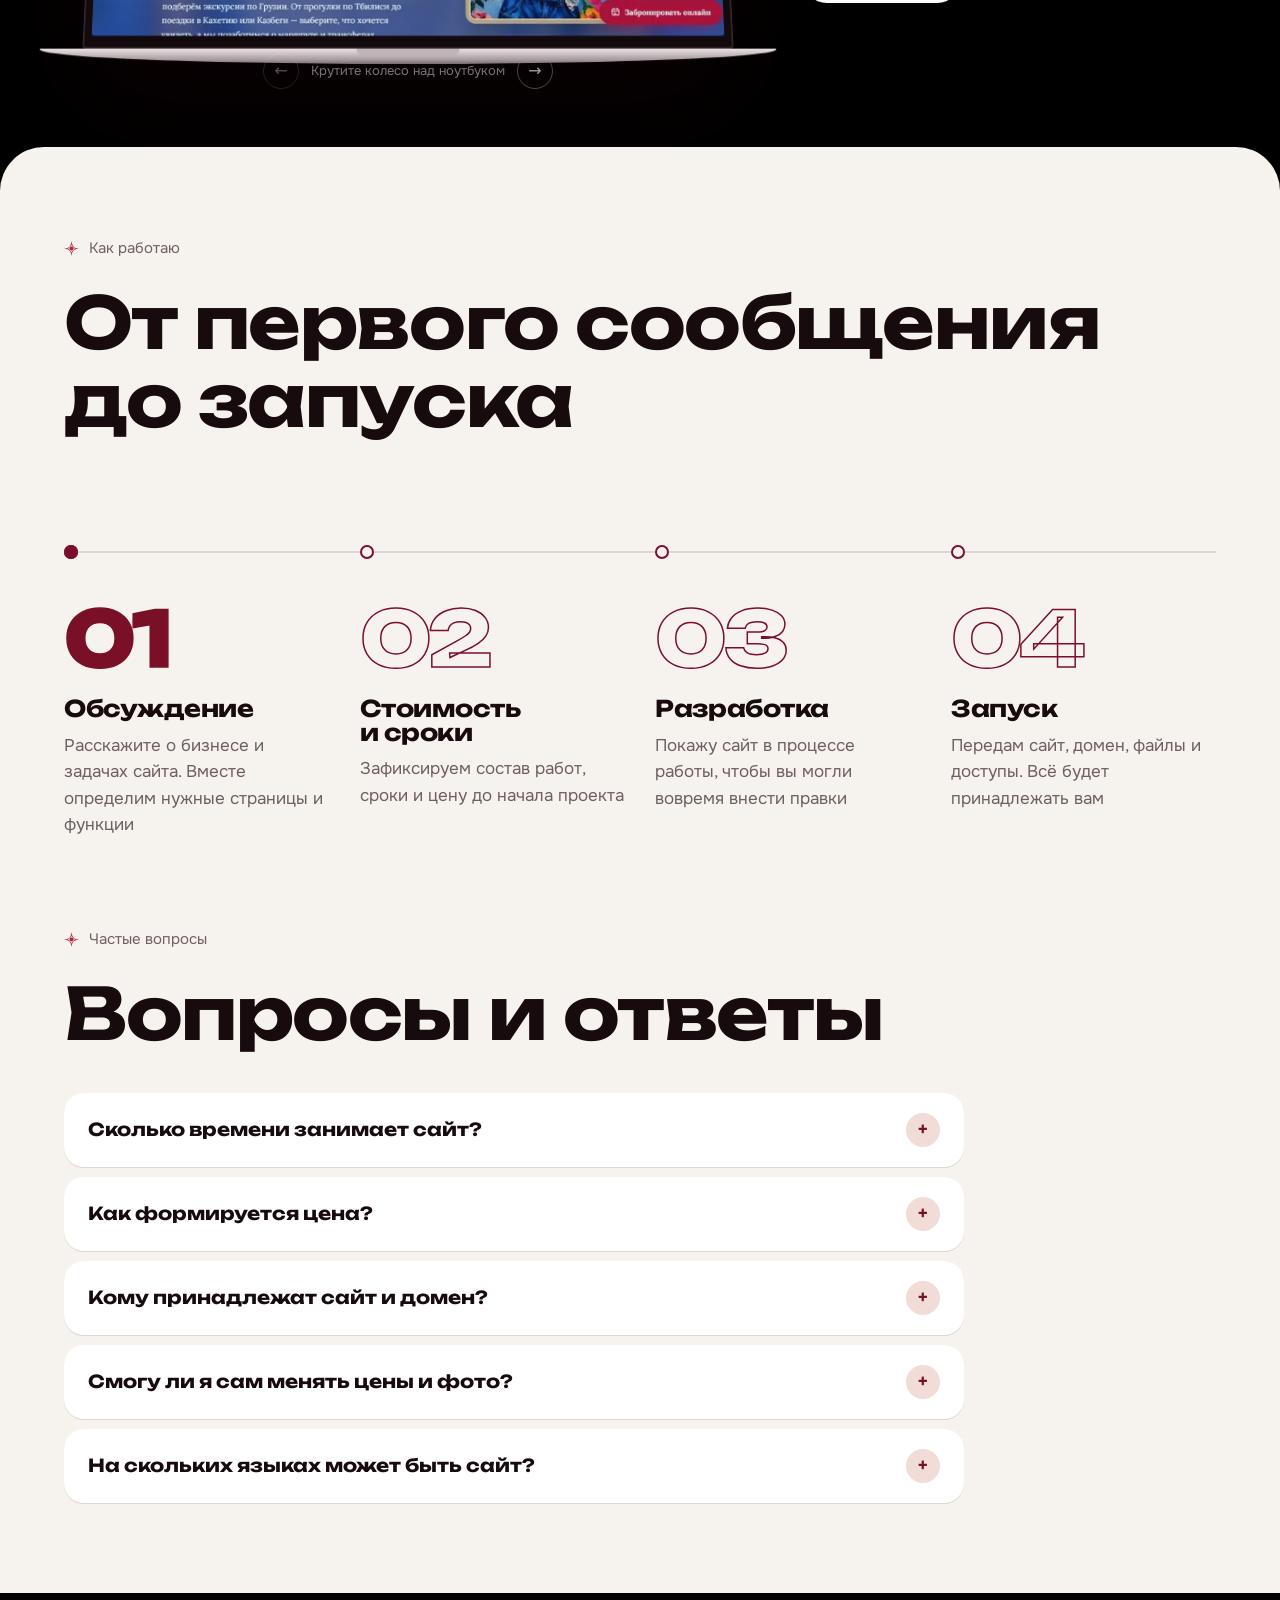
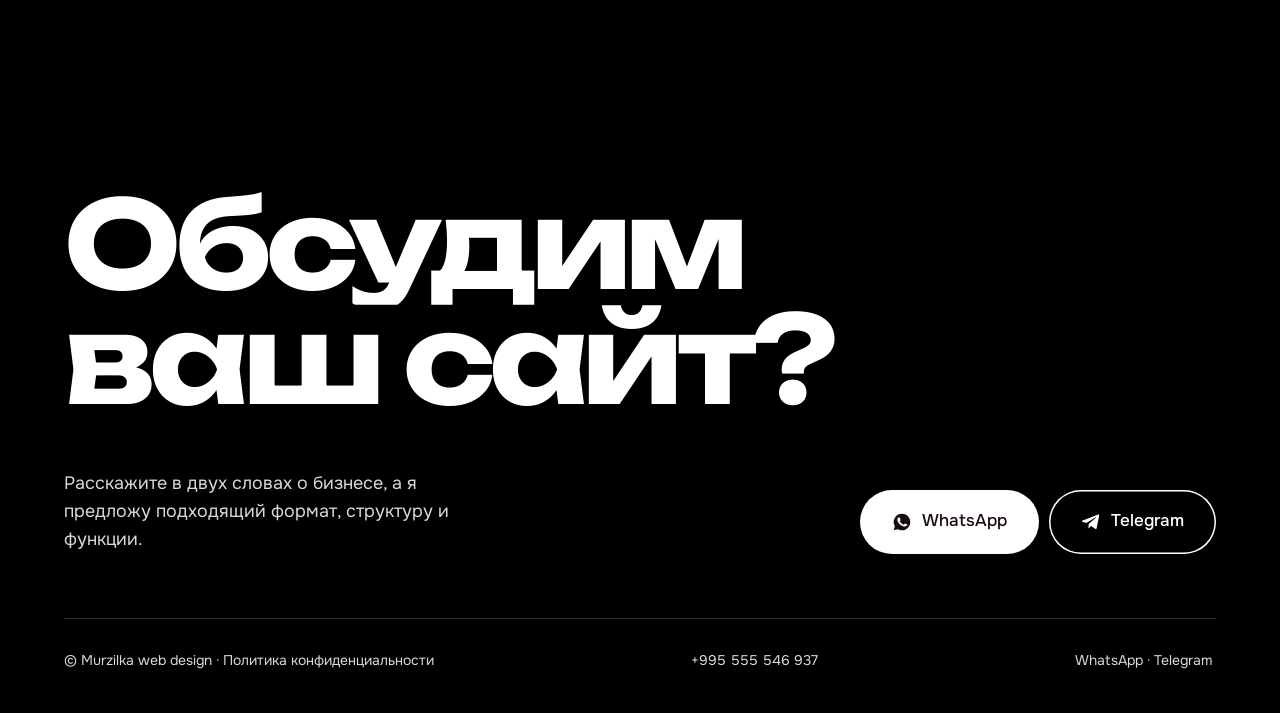
==== commit 9ad7cca8: "Audit fixes: data.js for prices/works, Georgian version, FAQ, SEO tags, og images, favicon, lighter " ====
--- a/new/index.html
+++ b/new/index.html
@@ -5,13 +5,27 @@
 <meta name="viewport" content="width=device-width,initial-scale=1">
 <title>Murzilka web design — сайты, которые продают</title>
 <meta name="description" content="Мурзилка веб дизайн: сайты для отелей, кафе, туров и услуг в Грузии. Бронирование без комиссий, заявки в WhatsApp, своя CRM.">
-<link rel="icon" href="data:,">
+<link rel="icon" href="data:image/svg+xml,%3Csvg xmlns='http://www.w3.org/2000/svg' viewBox='0 0 40 40'%3E%3Crect width='40' height='40' rx='10' fill='%237A1027'/%3E%3Cpath fill='%23F1DCD8' d='M20 6c.9 7 2.5 10 5.2 11.4C22.5 18.6 21 21.6 20 28c-1-6.4-2.5-9.4-5.2-10.6C17.5 16 19.1 13 20 6Z'/%3E%3Cpath fill='%23F1DCD8' d='M6 20c7-.9 10-2.5 11.4-5.2C18.6 17.5 21.6 19 28 20c-6.4 1-9.4 2.5-10.6 5.2C16 22.5 13 20.9 6 20Z' opacity='.85'/%3E%3C/svg%3E">
+<!--HEAD-->
+<link rel="canonical" href="https://peresheina3001-crypto.github.io/murzilka/new/">
+<link rel="alternate" hreflang="ru" href="https://peresheina3001-crypto.github.io/murzilka/new/">
+<link rel="alternate" hreflang="en" href="https://peresheina3001-crypto.github.io/murzilka/new/en.html">
+<link rel="alternate" hreflang="ka" href="https://peresheina3001-crypto.github.io/murzilka/new/ka.html">
+<link rel="alternate" hreflang="x-default" href="https://peresheina3001-crypto.github.io/murzilka/new/">
 <meta property="og:type" content="website">
+<meta property="og:site_name" content="Murzilka web design">
 <meta property="og:title" content="Murzilka web design — сайты, которые продают">
-<meta property="og:description" content="Сайты для отелей, кафе, туров и услуг в Грузии. Бронирование без комиссий, заявки в WhatsApp, своя CRM.">
-<meta property="og:image" content="https://peresheina3001-crypto.github.io/murzilka/new/og.jpg">
+<meta property="og:description" content="Мурзилка веб дизайн: сайты для отелей, кафе, туров и услуг в Грузии. Бронирование без комиссий, заявки в WhatsApp, своя CRM.">
+<meta property="og:image" content="https://peresheina3001-crypto.github.io/murzilka/new/og-ru.jpg">
+<meta property="og:image:width" content="1200">
+<meta property="og:image:height" content="630">
 <meta property="og:url" content="https://peresheina3001-crypto.github.io/murzilka/new/">
+<meta property="og:locale" content="ru_RU">
 <meta name="twitter:card" content="summary_large_image">
+<meta name="twitter:image" content="https://peresheina3001-crypto.github.io/murzilka/new/og-ru.jpg">
+<script type="application/ld+json">{"@context": "https://schema.org", "@type": "ProfessionalService", "name": "Murzilka web design", "url": "https://peresheina3001-crypto.github.io/murzilka/new/", "image": "https://peresheina3001-crypto.github.io/murzilka/new/og-ru.jpg", "description": "Мурзилка веб дизайн: сайты для отелей, кафе, туров и услуг в Грузии. Бронирование без комиссий, заявки в WhatsApp, своя CRM.", "telephone": "+995555546937", "areaServed": {"@type": "Country", "name": "Georgia"}, "priceRange": "$$", "sameAs": ["https://t.me/murzilka_studio", "https://wa.me/995555546937"], "knowsLanguage": ["ru", "en", "ka"]}</script>
+<!--/HEAD-->
+<script src="data.js"></script>
 <link rel="stylesheet" href="fonts.css">
 <style>
 /*
@@ -67,9 +81,15 @@
 .logo{display:flex;align-items:center;gap:8px;font:800 17px/1 'Unbounded',sans-serif;text-decoration:none;letter-spacing:-.02em}
 .logo .star{width:22px;height:22px}
 .logo small{font:500 11px/1 'Onest',sans-serif;letter-spacing:.02em;opacity:.6;margin-left:2px;align-self:flex-end;padding-bottom:1px}
-.lang{display:grid;place-items:center;min-width:44px;height:40px;padding:0 10px;border-radius:99px;border:1.5px solid rgba(23,11,14,.15);font:700 13px/1 'Onest',sans-serif;text-decoration:none;color:inherit}
+.langs{display:flex;height:40px;padding:3px;border-radius:99px;border:1.5px solid rgba(23,11,14,.15)}
+.langs a{display:grid;place-items:center;min-width:34px;padding:0 6px;border-radius:99px;font:700 12px/1 'Onest',sans-serif;text-decoration:none;color:inherit;opacity:.6}
+.langs a:hover{opacity:1}
+.langs a.on{background:var(--ink);color:var(--paper);opacity:1}
+.logo small{white-space:nowrap}
+.mlangs{display:none}
+@media(max-width:560px){.nr .langs{display:none}.menu .mlangs{display:flex;align-self:flex-start;height:48px;border-color:rgba(255,255,255,.3);margin-top:10px}.menu .mlangs a{font-size:15px;min-width:52px;color:#fff;opacity:.7}.menu .mlangs a.on{background:#fff;color:var(--ink);opacity:1}}
 .nr{display:flex;align-items:center;gap:8px}
-.lang:hover{background:rgba(23,11,14,.06)}
+
 .nav ul{display:flex;gap:4px;list-style:none;margin:0;padding:0}
 .nav ul a{display:block;padding:10px 14px;border-radius:999px;text-decoration:none;font-size:15px;transition:background .2s}
 .nav ul a:hover{background:rgba(122,16,39,.08)}
@@ -295,7 +315,7 @@
 .mu-biz{display:grid;gap:9px;font-size:13px}
 .mu-row{display:flex;align-items:center;justify-content:space-between;gap:8px}
 .mu-row span:first-child{font-weight:600}
-.mu-langs{display:flex;gap:4px}.mu-langs em{font-style:normal;font-size:11px;font-weight:700;padding:4px 7px;border-radius:7px;background:#f4eaea;color:var(--accent)}
+.mu-langs{display:flex;gap:4px}.mu-langs em{font-style:normal;font-size:12px;font-weight:700;padding:4px 7px;border-radius:7px;background:#f4eaea;color:var(--accent)}
 .mu-langs em.on{background:var(--accent);color:#fff}.mu-langs .pl{background:none;border:1.5px dashed #e0c9ca}
 .mu-sw{flex:none;position:relative;width:34px;height:20px;border-radius:99px;background:#e6dada;transition:background .3s}
 .mu-sw::after{content:"";position:absolute;top:2px;left:2px;width:16px;height:16px;border-radius:50%;background:#fff;box-shadow:0 1px 3px rgba(0,0,0,.2);transition:transform .3s}
@@ -311,16 +331,16 @@
 .fc.on .mu-type{animation:muType 1.4s steps(15) .3s forwards,muBlink .8s step-end infinite}
 @keyframes muType{to{width:15ch}}@keyframes muBlink{50%{border-color:transparent}}
 .mu-res{opacity:0;transform:translateY(8px)}.fc.on .mu-res{animation:muIn .5s 1.8s both}
-.mu-res small{display:block;font-size:10px;color:var(--mute)}.mu-res b{font-size:13px;color:var(--accent)}
+.mu-res small{display:block;font-size:12px;color:var(--mute)}.mu-res b{font-size:13px;color:var(--accent)}
 .mu-chart{display:flex;align-items:flex-end;gap:5px;height:40px}
 .mu-chart i{flex:1;height:var(--h);border-radius:4px 4px 1px 1px;background:linear-gradient(var(--accent-2),var(--accent));transform-origin:50% 100%;transform:scaleY(0)}
 .fc.on .mu-chart i{animation:muGrow .6s cubic-bezier(.2,.8,.2,1) both}
 .fc.on .mu-chart i:nth-child(1){animation-delay:2s}.fc.on .mu-chart i:nth-child(2){animation-delay:2.08s}.fc.on .mu-chart i:nth-child(3){animation-delay:2.16s}.fc.on .mu-chart i:nth-child(4){animation-delay:2.24s}.fc.on .mu-chart i:nth-child(5){animation-delay:2.32s}.fc.on .mu-chart i:nth-child(6){animation-delay:2.4s}.fc.on .mu-chart i:nth-child(7){animation-delay:2.48s}
 @keyframes muGrow{to{transform:scaleY(1)}}
-.mu-an{display:flex;gap:6px;font-size:10px;font-weight:600;color:var(--mute)}.mu-an span{padding:3px 7px;border-radius:6px;background:#f4eaea}
+.mu-an{display:flex;gap:6px;font-size:12px;font-weight:600;color:var(--mute)}.mu-an span{padding:3px 7px;border-radius:6px;background:#f4eaea}
 @keyframes muIn{to{opacity:1;transform:none}}
 /* 4 admin */
-.mu-adm small{display:block;font-size:11px;color:var(--mute);margin-bottom:6px}
+.mu-adm small{display:block;font-size:12px;color:var(--mute);margin-bottom:6px}
 .mu-in{position:relative;height:38px;border:1.5px solid #e6dada;border-radius:10px;font-weight:700;font-size:15px;overflow:hidden}
 .mu-in span{position:absolute;left:12px;top:50%;transform:translateY(-50%)}
 .mu-in .v2{opacity:0}
@@ -426,7 +446,16 @@
 .cta .btns{display:flex;gap:10px;flex-wrap:wrap}
 .cta .btn{min-height:64px;padding:0 32px;font-size:17px}
 .foot{display:flex;justify-content:space-between;flex-wrap:wrap;gap:14px;margin-top:clamp(36px,5vw,70px);padding-top:20px;border-top:1px solid rgba(255,255,255,.2);font-size:14px;opacity:.85}
-.foot a{text-decoration:none}
+.faq{background:var(--paper);padding-top:0}
+.qa{margin-top:clamp(24px,3vw,44px);display:grid;gap:10px;max-width:900px}
+.qa details{background:#fff;border-radius:20px;box-shadow:0 1px 0 var(--line)}
+.qa summary{list-style:none;cursor:pointer;display:flex;justify-content:space-between;align-items:center;gap:16px;padding:20px 24px;font:700 clamp(16px,1.4vw,19px)/1.3 'Unbounded',sans-serif}
+.qa summary::-webkit-details-marker{display:none}
+.qa summary::after{content:"+";flex:none;width:34px;height:34px;border-radius:50%;display:grid;place-items:center;background:var(--blush);color:var(--accent);font:600 20px/1 'Onest';transition:transform .3s}
+.qa details[open] summary::after{transform:rotate(45deg)}
+.qa p{padding:0 24px 22px;color:var(--mute);max-width:720px}
+.foot a{text-decoration:none;display:inline-flex;align-items:center;min-height:44px;padding:0 4px}
+.foot>span{display:inline-flex;align-items:center;min-height:44px}
 
 /* mobile bar */
 .mbar{position:fixed;z-index:40;left:12px;right:12px;bottom:max(12px,env(safe-area-inset-bottom));display:none;gap:8px;padding:8px;border-radius:999px;background:rgba(23,11,14,.82);backdrop-filter:blur(14px);-webkit-backdrop-filter:blur(14px);transform:translateY(160%);transition:transform .5s cubic-bezier(.2,.8,.2,1)}
@@ -517,11 +546,12 @@
     <li><a href="#works">Работы</a></li>
     <li><a href="#process">Как работаю</a></li>
   </ul>
-  <div class="nr"><a class="lang" href="en.html" hreflang="en" lang="en">EN</a><a class="btn btn-main mag" href="https://wa.me/995555546937" data-cur="Написать"><span><svg><use href="#wa"/></svg>Написать</span></a>
+  <div class="nr"><span class="langs"><a class="on" href="index.html" hreflang="ru" lang="ru">RU</a><a href="en.html" hreflang="en" lang="en">EN</a><a href="ka.html" hreflang="ka" lang="ka">KA</a></span><a class="btn btn-main mag" href="https://wa.me/995555546937" data-cur="Написать"><span><svg><use href="#wa"/></svg>Написать</span></a>
   <button class="burger" id="burger" aria-label="Меню" aria-expanded="false"><i></i></button></div>
 </nav>
 <div class="menu" id="menu">
   <a href="#about">Обо мне</a><a href="#calc">Цена</a><a href="#services">Услуги</a><a href="#works">Работы</a><a href="#process">Как работаю</a>
+  <span class="langs mlangs"><a class="on" href="index.html" hreflang="ru" lang="ru">RU</a><a href="en.html" hreflang="en" lang="en">EN</a><a href="ka.html" hreflang="ka" lang="ka">KA</a></span>
   <div class="row"><a class="btn btn-light" href="https://wa.me/995555546937"><span><svg><use href="#wa"/></svg>WhatsApp</span></a><a class="btn btn-ghost" href="https://t.me/murzilka_studio"><span><svg><use href="#tg"/></svg>Telegram</span></a></div>
 </div>
 
@@ -559,7 +589,7 @@
     <div class="ftrack" id="ftrack" tabindex="0" aria-label="Что будет у вашего сайта, листайте вбок">
       <article class="fc"><div class="fimg mu"><div class="mu-dev"><div class="mu-tabs"><span class="t1">Ноутбук</span><span class="t2">Планшет</span><span class="t3">Телефон</span><i class="mu-ind"></i></div><div class="mu-stage"><div class="mu-page"><b></b><i class="l1"></i><i class="l2"></i><div class="mu-cols"><u></u><u></u><u></u></div></div></div></div></div><div class="ftx"><div class="fnum"><b class="fn" data-n="3">3</b><span>экрана</span></div><h3>Адаптация под устройства</h3><p>Сайт будет удобно смотреть на телефоне, планшете и компьютере</p></div></article>
       <article class="fc"><div class="fimg mu"><div class="mu-box mu-biz"><div class="mu-row"><span>Языки</span><span class="mu-langs"><em class="on">RU</em><em>EN</em><em>KA</em><em class="pl">+3</em></span></div><div class="mu-row"><span>Онлайн-бронирование</span><i class="mu-sw s1"></i></div><div class="mu-row"><span>Меню и цены</span><i class="mu-sw s2"></i></div><div class="mu-row"><span>Кнопка WhatsApp</span><i class="mu-sw s3"></i></div></div></div><div class="ftx"><div class="fnum"><b class="fn" data-n="6">6</b><span>языков на выбор</span></div><h3>Под ваш бизнес</h3><p>Подберу структуру, функции и языки с учётом ваших услуг и клиентов</p></div></article>
-      <article class="fc"><div class="fimg mu"><div class="mu-box mu-seo"><div class="mu-q"><svg width="14" height="14" fill="none" stroke="currentColor" stroke-width="2"><circle cx="6" cy="6" r="4.5"/><path d="m9.5 9.5 3.5 3.5"/></svg><span class="mu-type">отель в Тбилиси</span></div><div class="mu-res"><small>ваш-сайт.ge</small><b>Ваш сайт — первым в поиске</b></div><div class="mu-chart"><i style="--h:30%"></i><i style="--h:42%"></i><i style="--h:38%"></i><i style="--h:56%"></i><i style="--h:64%"></i><i style="--h:80%"></i><i style="--h:96%"></i></div><div class="mu-an"><span>Google Analytics</span><span>Яндекс Метрика</span></div></div></div><div class="ftx"><div class="fnum"><b class="fn" data-n="2">2</b><span>системы аналитики: Google и Яндекс</span></div><h3>Быстрая загрузка и SEO-основа</h3><p>Подготовлю сайт к поисковому продвижению и позабочусь о комфортной загрузке страниц</p></div></article>
+      <article class="fc"><div class="fimg mu"><div class="mu-box mu-seo"><div class="mu-q"><svg width="14" height="14" fill="none" stroke="currentColor" stroke-width="2"><circle cx="6" cy="6" r="4.5"/><path d="m9.5 9.5 3.5 3.5"/></svg><span class="mu-type">отель в Тбилиси</span></div><div class="mu-res"><small>ваш-сайт.ge</small><b>Готов к продвижению в Google</b></div><div class="mu-chart"><i style="--h:30%"></i><i style="--h:42%"></i><i style="--h:38%"></i><i style="--h:56%"></i><i style="--h:64%"></i><i style="--h:80%"></i><i style="--h:96%"></i></div><div class="mu-an"><span>Google Analytics</span><span>Яндекс Метрика</span></div></div></div><div class="ftx"><div class="fnum"><b class="fn" data-n="2">2</b><span>системы аналитики: Google и Яндекс</span></div><h3>Быстрая загрузка и SEO-основа</h3><p>Подготовлю сайт к поисковому продвижению и позабочусь о комфортной загрузке страниц</p></div></article>
       <article class="fc"><div class="fimg mu"><div class="mu-box mu-adm"><small>Номер 102 · цена за ночь</small><div class="mu-in"><span class="v1">540 ₾</span><span class="v2">560 ₾</span><i class="mu-car"></i></div><div class="mu-btn">Сохранить</div><div class="mu-ok">✓ Уже на сайте</div></div></div><div class="ftx"><div class="fnum"><b class="fn" data-n="0">0</b><span>программистов, чтобы поменять цены и фото</span></div><h3>Понятное управление</h3><p>Покажу, как обновлять важную информацию самостоятельно</p></div></article>
       <article class="fc"><div class="fimg mu"><div class="mu-chat"><div class="mu-b c1">Как поменять фото на главной?</div><div class="mu-b me c2">Сейчас покажу, это 2 клика</div><div class="mu-b me mu-dots c3"><i></i><i></i><i></i></div></div></div><div class="ftx"><div class="fnum"><b class="fn">1:1</b><span>связь со мной напрямую в мессенджере</span></div><h3>Поддержка после запуска</h3><p>Помогу разобраться с сайтом и его основными функциями</p></div></article>
     </div>
@@ -574,7 +604,7 @@
     <div class="kicker"><svg class="star rot"><use href="#star"/></svg>Обо мне и почему со мной удобно</div>
     <h2 class="h2 split"><span class="ln"><span>Думаю как бизнес.</span></span><span class="ln"><span>Делаю как разработчик.</span></span></h2>
     <div class="mgrid">
-      <div class="ava" id="ava"><img src="img/avatar.webp" alt="Саша Мурзилка за работой" loading="lazy"></div>
+      <div class="ava" id="ava"><img src="img/avatar.webp" srcset="img/m/avatar.webp 600w, img/avatar.webp 1000w" sizes="(max-width:900px) 90vw, 40vw" alt="Саша Мурзилка за работой" loading="lazy"></div>
       <div>
         <p class="lead">Вашему бизнесу нужен сайт, который приводит клиентов.</p>
         <p class="big" id="bigText">Я создаю сайты, которые ясно показывают ценность вашего предложения и ведут посетителя к нужному действию: заявке, покупке или бронированию. Благодаря опыту в операционном управлении я понимаю, как устроен бизнес и что важно его клиентам. Поэтому каждый сайт начинается с правильных вопросов и строится вокруг вашей цели.</p>
@@ -628,9 +658,9 @@
           <h3>Сайт отеля с бронированием</h3>
           <p class="d">Гости смотрят свободные даты и цены и бронируют напрямую, без комиссии платформ за бронирование.</p>
           <ul><li>Календарь доступности и цен</li><li>Шахматка, гости и оплаты</li><li>Уведомления о бронированиях в Telegram</li></ul>
-          <div class="price"><small>от</small><b>$300</b></div>
+          <div class="price"><small>от</small><b data-p="hotel">$300</b></div>
         </div>
-        <div class="vis"><img src="img/booking.webp" alt="Бронирование номеров на сайте Checkpoint Hotel" loading="lazy"></div>
+        <div class="vis"><img src="img/booking.webp" srcset="img/m/booking.webp 1000w, img/booking.webp 1900w" sizes="(max-width:900px) 70vw, 60vw" alt="Бронирование номеров на сайте Checkpoint Hotel" loading="lazy"></div>
       </article>
       <article class="svc" style="--i:1">
         <div>
@@ -638,9 +668,9 @@
           <h3>Многостраничный сайт</h3>
           <p class="d">Для кафе, салона, студии или клиники. Продуманная структура поможет клиентам быстро найти нужную информацию и оставить заявку.</p>
           <ul><li>Услуги, меню, цены и галерея</li><li>Версии на нужных языках</li><li>Карта, отзывы и удобная навигация</li></ul>
-          <div class="price"><small>от</small><b>$300</b></div>
+          <div class="price"><small>от</small><b data-p="multi">$300</b></div>
         </div>
-        <div class="vis"><img src="img/menu.webp" alt="Онлайн-меню кафе" loading="lazy"></div>
+        <div class="vis"><img src="img/menu.webp" srcset="img/m/menu.webp 1000w, img/menu.webp 1900w" sizes="(max-width:900px) 70vw, 60vw" alt="Онлайн-меню кафе" loading="lazy"></div>
       </article>
       <article class="svc" style="--i:2">
         <div>
@@ -648,9 +678,9 @@
           <h3>Лендинг под рекламу</h3>
           <p class="d">Одна выразительная страница, которая знакомит с предложением и помогает превратить интерес в заявку.</p>
           <ul><li>Для тура, услуги или события</li><li>Форма заявки или переход в WhatsApp</li><li>Подключение аналитики Google и Яндекса</li></ul>
-          <div class="price"><small>от</small><b>$150</b></div>
+          <div class="price"><small>от</small><b data-p="landing">$150</b></div>
         </div>
-        <div class="vis"><img src="img/tours.webp" alt="Лендинг турагентства Mama Georgia" loading="lazy"></div>
+        <div class="vis"><img src="img/tours.webp" srcset="img/m/tours.webp 1000w, img/tours.webp 1900w" sizes="(max-width:900px) 70vw, 60vw" alt="Лендинг турагентства Mama Georgia" loading="lazy"></div>
       </article>
       <article class="svc" style="--i:3">
         <div>
@@ -658,7 +688,7 @@
           <h3>Собственная CRM для заявок</h3>
           <p class="d">Соберу заявки с сайта или из Instagram в одном месте, чтобы вам было проще следить за обращениями и не терять клиентов.</p>
           <ul><li>Статусы заявок и напоминания</li><li>Шаблоны ответов</li><li>Понятное управление</li></ul>
-          <div class="price"><small>от</small><b>$100</b></div>
+          <div class="price"><small>от</small><b data-p="crm">$100</b></div>
         </div>
         <div class="vis"><div class="crm" aria-label="Пример экрана CRM">
           <div class="hd"><span>Заявки · сегодня</span><span>3 новых</span></div>
@@ -707,6 +737,21 @@
 </section>
 
 <!-- CTA -->
+<!-- FAQ -->
+<section class="band faq" id="faq">
+  <div class="wrap">
+    <div class="kicker"><svg class="star rot"><use href="#star"/></svg>Частые вопросы</div>
+    <h2 class="h2 split"><span class="ln"><span>Вопросы и ответы</span></span></h2>
+    <div class="qa">
+      <details><summary>Сколько времени занимает сайт?</summary><p>Обычно 7–14 дней от первого сообщения до запуска. Точный срок зафиксируем до начала работы.</p></details>
+      <details><summary>Как формируется цена?</summary><p>Калькулятор выше даёт ориентир. После короткого разговора я называю точную цену, и мы фиксируем её до начала проекта.</p></details>
+      <details><summary>Кому принадлежат сайт и домен?</summary><p>Вам. Я передаю сайт, домен, файлы и все доступы.</p></details>
+      <details><summary>Смогу ли я сам менять цены и фото?</summary><p>Да. Я покажу, как обновлять важную информацию самостоятельно, программист для этого не нужен.</p></details>
+      <details><summary>На скольких языках может быть сайт?</summary><p>Один язык включён в цену, каждый следующий стоит +<span data-p="lang">$80</span>. Например, русский, английский и грузинский.</p></details>
+    </div>
+  </div>
+</section>
+
 <section class="cta" id="contact">
   <canvas id="fog2" aria-hidden="true"></canvas>
   <div class="wrap">
@@ -719,7 +764,7 @@
       </div>
     </div>
     <div class="foot">
-      <span>© Murzilka web design</span>
+      <span>© Murzilka web design · <a href="privacy.html">Политика конфиденциальности</a></span>
       <span>+995 555 546 937</span>
       <span><a href="https://wa.me/995555546937">WhatsApp</a> · <a href="https://t.me/murzilka_studio">Telegram</a></span>
     </div>
@@ -745,17 +790,11 @@
 const WA='https://wa.me/995555546937';
 
 /* ---------- projects ---------- */
-const WORKS=[
- {img:'hotel',href:'https://checkpointhotel.ge/',t:'Checkpoint Hotel',d:'Сайт бутик-отеля в Старом Тбилиси',li:['Три языка: русский, английский и грузинский','Отель, кафе, меню, турагентство и спецпредложения на одном сайте','Кнопка онлайн-бронирования всегда под рукой'],tags:['Отель','3 языка','Бронирование']},
- {img:'booking',href:'https://checkpointhotel.ge/hotel/book/',t:'Бронирование',d:'Своё бронирование без комиссий площадок',li:['Гость выбирает даты и количество гостей','Видит свободные номера и цены с завтраком и без','Оформляет бронь в 4 шага: даты, номер, данные, готово'],tags:['Без комиссий','Даты и цены','4 шага']},
- {img:'groups',href:'https://groups.checkpointhotel.ge/',t:'Калькулятор группы',d:'Номера загораются под размер группы',li:['Ползунок от 2 до 35 гостей и выбор ночей','Схема показывает, какие номера займёт группа','Сразу считает цену за ночь и за весь срок, запрос уходит в WhatsApp'],tags:['Группы','Калькулятор','WhatsApp']},
- {img:'doors',href:'https://groups.checkpointhotel.ge/#rooms',t:'Двери в номера',d:'Открываешь дверь и видишь номер',li:['Каждый номер спрятан за своей цветной дверью','Под дверью видно, сколько мест и есть ли диван','Нажимаешь, дверь открывается, внутри фото номера'],tags:['Интерактив','Номера']},
- {img:'tours',href:'https://mamageorgia.checkpointhotel.ge/',t:'Mama Georgia Tours',d:'Лендинг турагентства с ценами и видео',li:['Туры на 7 дней, поездки на 1 день и девичники','Цены и видео прямо на странице','Три языка и кнопка WhatsApp на каждом экране'],tags:['Туры','Лендинг','3 языка']},
- {img:'menu',href:'https://checkpointhotel.ge/menu/',t:'Онлайн-меню',d:'Меню кафе с фото и ценами',li:['Еда и напитки разложены по категориям','У каждого блюда фото, состав и цена','Часы работы и адрес кафе сразу наверху'],tags:['Кафе','Меню','3 языка']}
-];
+const LANG=document.documentElement.lang||'ru';
+const WORKS=MZ.works.map(w=>Object.assign({img:w.img,href:w.href},w[LANG]||w.ru));
 const pad=n=>String(n).padStart(2,'0');
 const wdHTML=(w,i)=>`<div class="n">Работа ${pad(i+1)} из ${pad(WORKS.length)}</div><h3>${w.t}</h3><p class="lead">${w.d}</p><ul>${w.li.map(x=>`<li>${x}</li>`).join('')}</ul><div class="tags">${w.tags.map(x=>`<span>${x}</span>`).join('')}</div><a class="btn btn-light" href="${w.href}" target="_blank" rel="noopener"><span>Открыть сайт ↗</span></a>`;
-$('#screen').innerHTML=WORKS.map((w,i)=>`<img src="img/${w.img}.webp" alt="${w.t}" style="${i?'clip-path:inset(100% 0 0 0)':''}${w.img==='doors'?';object-position:center':''}">`).join('');
+$('#screen').innerHTML=WORKS.map((w,i)=>`<img src="img/${w.img}.webp" srcset="img/m/${w.img}.webp 1000w, img/${w.img}.webp 1900w" sizes="(max-width:900px) 70vw, 60vw"${i?' loading="lazy"':''} alt="${w.t}" style="${i?'clip-path:inset(100% 0 0 0)':''}${w.img==='doors'?';object-position:center':''}">`).join('');
 $('#caps').innerHTML=WORKS.map((w,i)=>`<div class="cap wd${i?'':' on'}">${wdHTML(w,i)}</div>`).join('');
 $('#wlist').innerHTML='<div class="kicker" style="color:rgba(255,255,255,.7);margin:0"><svg class="star"><use href="#star"/></svg>Работы</div><h2 class="h2">Живые проекты</h2>'+WORKS.map((w,i)=>`<article class="wcard"><a class="shot" href="${w.href}" target="_blank" rel="noopener"><img src="img/${w.img}.webp" alt="${w.t}" loading="lazy" style="${w.img==='doors'?'object-position:center':''}"></a><div class="wd">${wdHTML(w,i)}</div></article>`).join('');
 $('#dots').innerHTML=WORKS.map((w,i)=>`<i class="${i?'':'on'}"></i>`).join('');
@@ -775,7 +814,8 @@
 const bt=$('#bigText');bt.innerHTML=bt.textContent.split(' ').map(w=>`<span class="w">${w}</span>`).join(' ');
 
 /* ---------- calculator ---------- */
-const PRICE={fmt:{land:150,multi:300,shop:450},feat:{book:150,msg:40,crm:100,pay:120,cat:60,rev:50,seo:80},lang:80};
+const PRICE={fmt:MZ.prices.formats,feat:MZ.prices.features,lang:MZ.prices.extraLanguage};
+$$('[data-p]').forEach(b=>{const v=b.dataset.p==='lang'?MZ.prices.extraLanguage:MZ.prices.cards[b.dataset.p];if(v!=null)b.textContent='$'+v});
 const SPH={
  hotel:{n:'Отель или апартаменты',rec:'multi',def:['book','msg'],book:'Бронирование номеров',cat:'Номера и цены'},
  cafe:{n:'Кафе или ресторан',rec:'multi',def:['cat','book'],book:'Бронирование столиков',cat:'Меню'},
@@ -790,7 +830,7 @@
  {k:'msg',n:'Заявки в WhatsApp или Telegram',d:'сразу приходят вам в мессенджер'},
  {k:'crm',n:'Собственная CRM',d:'все заявки, статусы и напоминания'},
  {k:'pay',n:'Онлайн-оплата',d:'предоплата или полная оплата на сайте'},
- {k:'lang',n:'Языковые версии',d:'один язык включён, каждый следующий +$80'},
+ {k:'lang',n:'Языковые версии',d:'один язык включён, каждый следующий +$'+MZ.prices.extraLanguage},
  {k:'cat',n:'Меню, услуги или каталог'},
  {k:'rev',n:'Отзывы, карта и галерея'},
  {k:'seo',n:'SEO и аналитика',d:'Google, Яндекс, цели и счётчики'}
@@ -821,13 +861,13 @@
  FT.forEach(f=>{if(!st.f[f.k]||!st.sph)return;if(f.k==='book'&&!S.book)return;let n=fname(f);if(f.k==='lang')n+=` (${st.langs})`;
   items.push([n,incl(f.k)?'включено':'+$'+(f.k==='lang'?PRICE.lang*(st.langs-1):PRICE.feat[f.k])])});
  $('#sumList').innerHTML=items.map(i=>`<li><span>${i[0]}</span><span>${i[1]}</span></li>`).join('');
- $('#pnote').textContent=!st.sph?'Выберите сферу, и я подскажу формат':!st.fmt?'Теперь выберите формат сайта':'Точную цену назову после короткого разговора';
+ $('#pnote').textContent=!st.sph?'Выберите сферу, и я подскажу формат':!st.fmt?'Теперь выберите формат сайта':'Это цена вместе с выбранными функциями, в карточках услуг указана стартовая. Точную назову после короткого разговора';
  if($('#langn'))$('#langn').textContent=st.langs+' '+(st.langs<5?'языка':'языков');
- const feats=items.slice(1).map(i=>i[0].toLowerCase());
- const msg='Здравствуйте, Саша! Сфера: '+(S?S.n.toLowerCase():'—')+'. Формат: '+(st.fmt?FMT[st.fmt].n.toLowerCase():'—')+(feats.length?'. Функции: '+feats.join(', '):'')+'. Ориентир из калькулятора: $'+p+'.';
+ const feats=items.slice(1).map(i=>i[0]);
+ const msg='Здравствуйте, Саша! Сфера: '+(S?S.n:'—')+'. Формат: '+(st.fmt?FMT[st.fmt].n:'—')+(feats.length?'. Функции: '+feats.join(', '):'')+'. Ориентир из калькулятора: $'+p+'.';
  $('#send').href=WA+'?text='+encodeURIComponent(msg);
 }
-$('#spheres').addEventListener('click',e=>{const b=e.target.closest('[data-s]');if(!b)return;const first=!st.sph;st.sph=b.dataset.s;st.f={};SPH[st.sph].def.forEach(k=>st.f[k]=true);if(first||!st.fmt)st.fmt=SPH[st.sph].rec;build()});
+$('#spheres').addEventListener('click',e=>{const b=e.target.closest('[data-s]');if(!b)return;if(b.dataset.s===st.sph)return;const first=!st.sph;st.sph=b.dataset.s;if(first)SPH[st.sph].def.forEach(k=>st.f[k]=true);if(first||!st.fmt)st.fmt=SPH[st.sph].rec;build()});
 $('#formats').addEventListener('click',e=>{const b=e.target.closest('[data-f]');if(!b)return;st.fmt=b.dataset.f;build()});
 $('#feats').addEventListener('click',e=>{const l=e.target.closest('[data-l]');if(l){st.langs=Math.max(2,Math.min(6,st.langs+(+l.dataset.l)));render();return}
  const b=e.target.closest('[data-o]');if(!b||b.disabled)return;const k=b.dataset.o;st.f[k]=!st.f[k];b.classList.toggle('on',st.f[k]);b.setAttribute('aria-pressed',st.f[k]);if(k==='lang')$('#langc').classList.toggle('show',st.f[k]);render()});
@@ -865,6 +905,14 @@
 const menu=$('#menu'),burger=$('#burger');
 function toggleMenu(o){menu.classList.toggle('open',o);burger.setAttribute('aria-expanded',o);document.body.style.overflow=o?'hidden':'';if(lenis)o?lenis.stop():lenis.start()}
 burger.addEventListener('click',()=>toggleMenu(!menu.classList.contains('open')));
+
+/* ---------- analytics: fill IDs in data.js, goals on WhatsApp / Telegram clicks ---------- */
+(()=>{const A=MZ.analytics||{};const add=src=>{const e=document.createElement('script');e.async=1;e.src=src;document.head.appendChild(e)};
+ if(A.ga4){add('https://www.googletagmanager.com/gtag/js?id='+A.ga4);window.dataLayer=window.dataLayer||[];window.gtag=function(){dataLayer.push(arguments)};gtag('js',new Date());gtag('config',A.ga4)}
+ if(A.ym){window.ym=window.ym||function(){(ym.a=ym.a||[]).push(arguments)};ym.l=+new Date;add('https://mc.yandex.ru/metrika/tag.js');ym(+A.ym,'init',{clickmap:true,trackLinks:true,accurateTrackBounce:true})}
+ document.addEventListener('click',e=>{const a=e.target.closest('a[href*="wa.me"],a[href*="t.me/"]');if(!a)return;const g=a.href.includes('wa.me')?'whatsapp_click':'telegram_click';
+  if(window.gtag&&A.ga4)gtag('event',g,{link_url:a.href});if(window.ym&&A.ym)ym(+A.ym,'reachGoal',g)});
+})();
 
 /* ---------- WebGL fog (живой фон) ---------- */
 function hex(c){c=getComputedStyle(document.documentElement).getPropertyValue(c).trim().replace('#','');return [0,2,4].map(i=>parseInt(c.substr(i,2),16)/255)}
@@ -901,7 +949,7 @@
   gl.uniform1f(U('t'),RM?10:(performance.now()-t0)/1000);gl.uniform2f(U('m'),st.mx,-st.my);gl.drawArrays(gl.TRIANGLES,0,3)})();
  return st;
 }
-fog($('#fog1'));fog($('#fog2'));fog($('#fog3'));
+fog($('#fog1'));if(innerWidth>900){fog($('#fog2'));fog($('#fog3'))}
 
 /* ---------- static fallback (no GSAP / reduced motion) ---------- */
 const GS=!!(window.gsap&&window.ScrollTrigger)&&!RM;
--- a/new/fonts.css
+++ b/new/fonts.css
@@ -2,3 +2,5 @@
 @font-face{font-family:'Unbounded';font-weight:200 900;font-display:swap;src:url(fonts/unbounded-latin-400.woff2) format('woff2');unicode-range:U+0000-00FF,U+0131,U+0152-0153,U+02BB-02BC,U+02C6,U+02DA,U+02DC,U+0304,U+0308,U+0329,U+2000-206F,U+20AC,U+2122,U+2191,U+2193,U+2212,U+2215,U+FEFF,U+FFFD}
 @font-face{font-family:'Onest';font-weight:100 900;font-display:swap;src:url(fonts/onest-cyrillic-400.woff2) format('woff2');unicode-range:U+0301,U+0400-045F,U+0490-0491,U+04B0-04B1,U+2116}
 @font-face{font-family:'Onest';font-weight:100 900;font-display:swap;src:url(fonts/onest-latin-400.woff2) format('woff2');unicode-range:U+0000-00FF,U+0131,U+0152-0153,U+02BB-02BC,U+02C6,U+02DA,U+02DC,U+0304,U+0308,U+0329,U+2000-206F,U+20AC,U+2122,U+2191,U+2193,U+2212,U+2215,U+FEFF,U+FFFD}
+@font-face{font-family:'Unbounded';font-weight:200 900;font-display:swap;src:url(fonts/noto-georgian.woff2) format('woff2');unicode-range:U+0589,U+10A0-10FF,U+1C90-1CBA,U+1CBD-1CBF,U+2D00-2D2F}
+@font-face{font-family:'Onest';font-weight:100 900;font-display:swap;src:url(fonts/noto-georgian.woff2) format('woff2');unicode-range:U+0589,U+10A0-10FF,U+1C90-1CBA,U+1CBD-1CBF,U+2D00-2D2F}
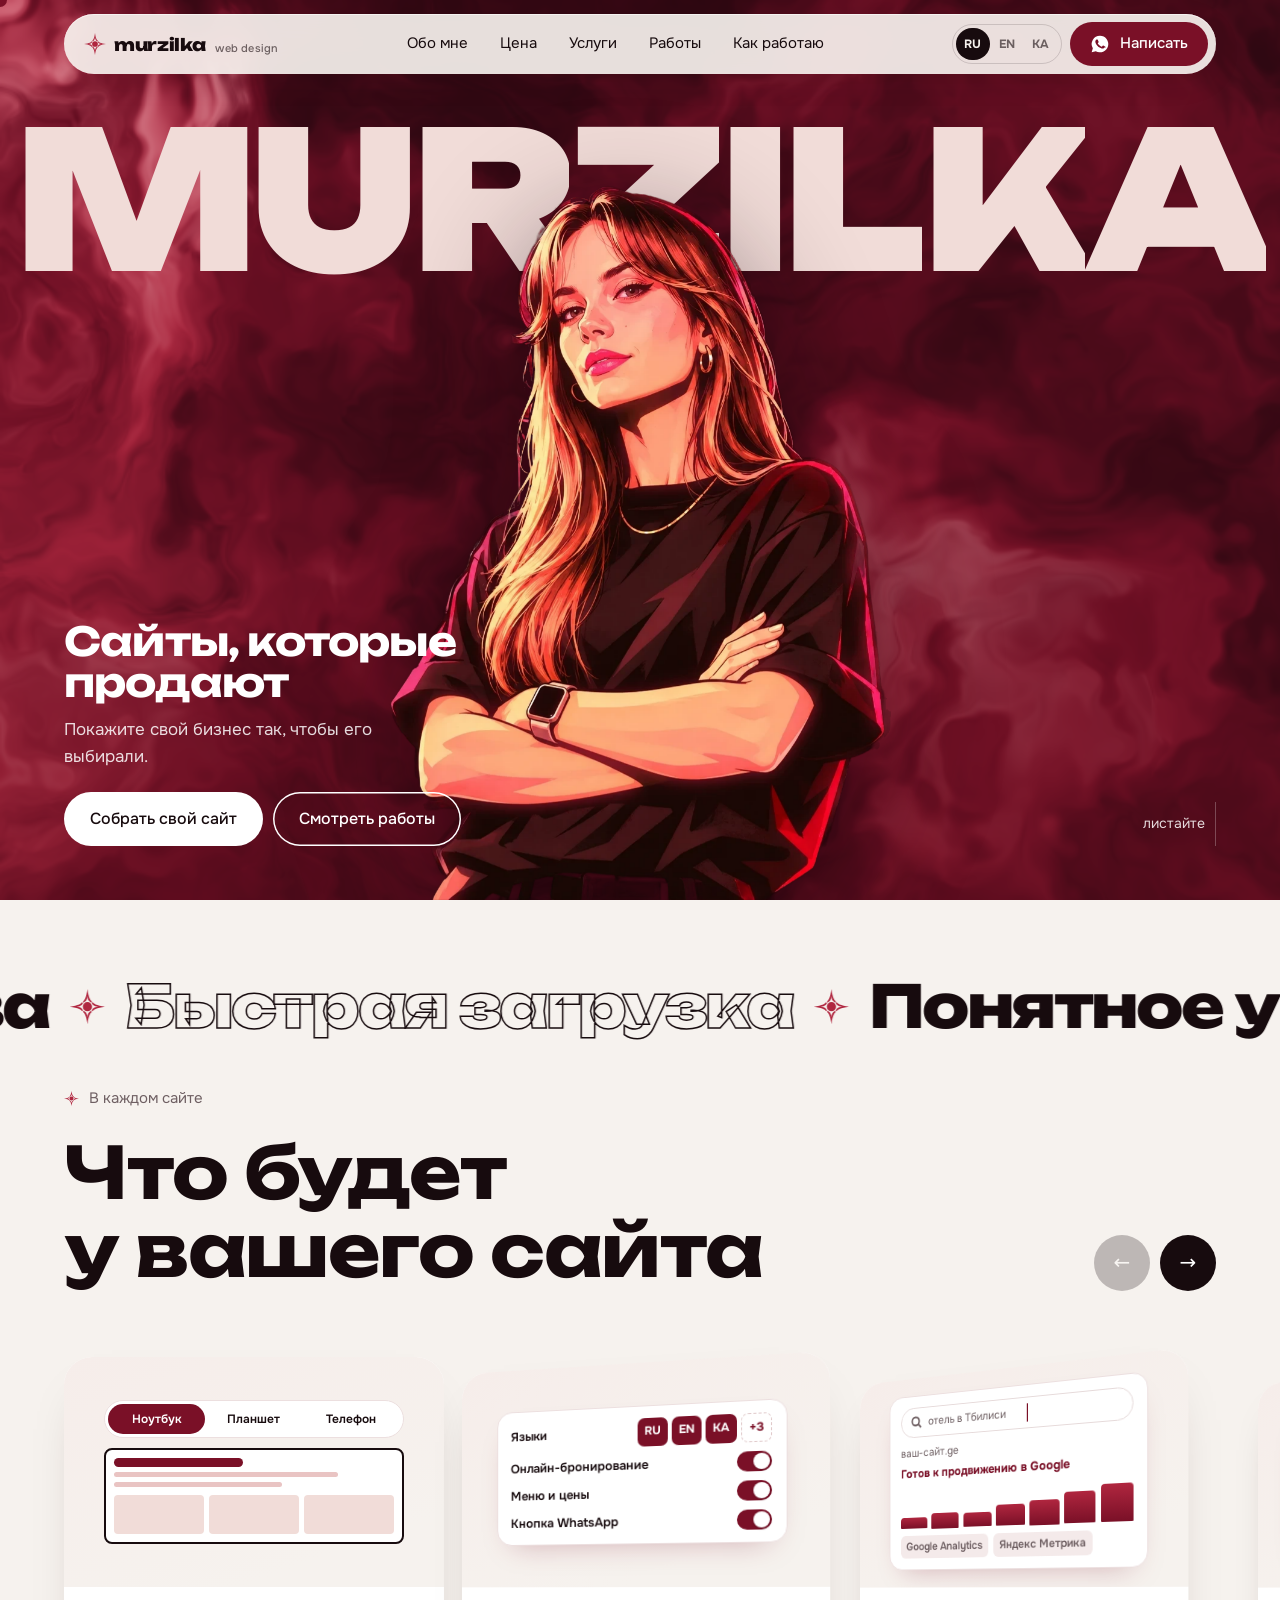
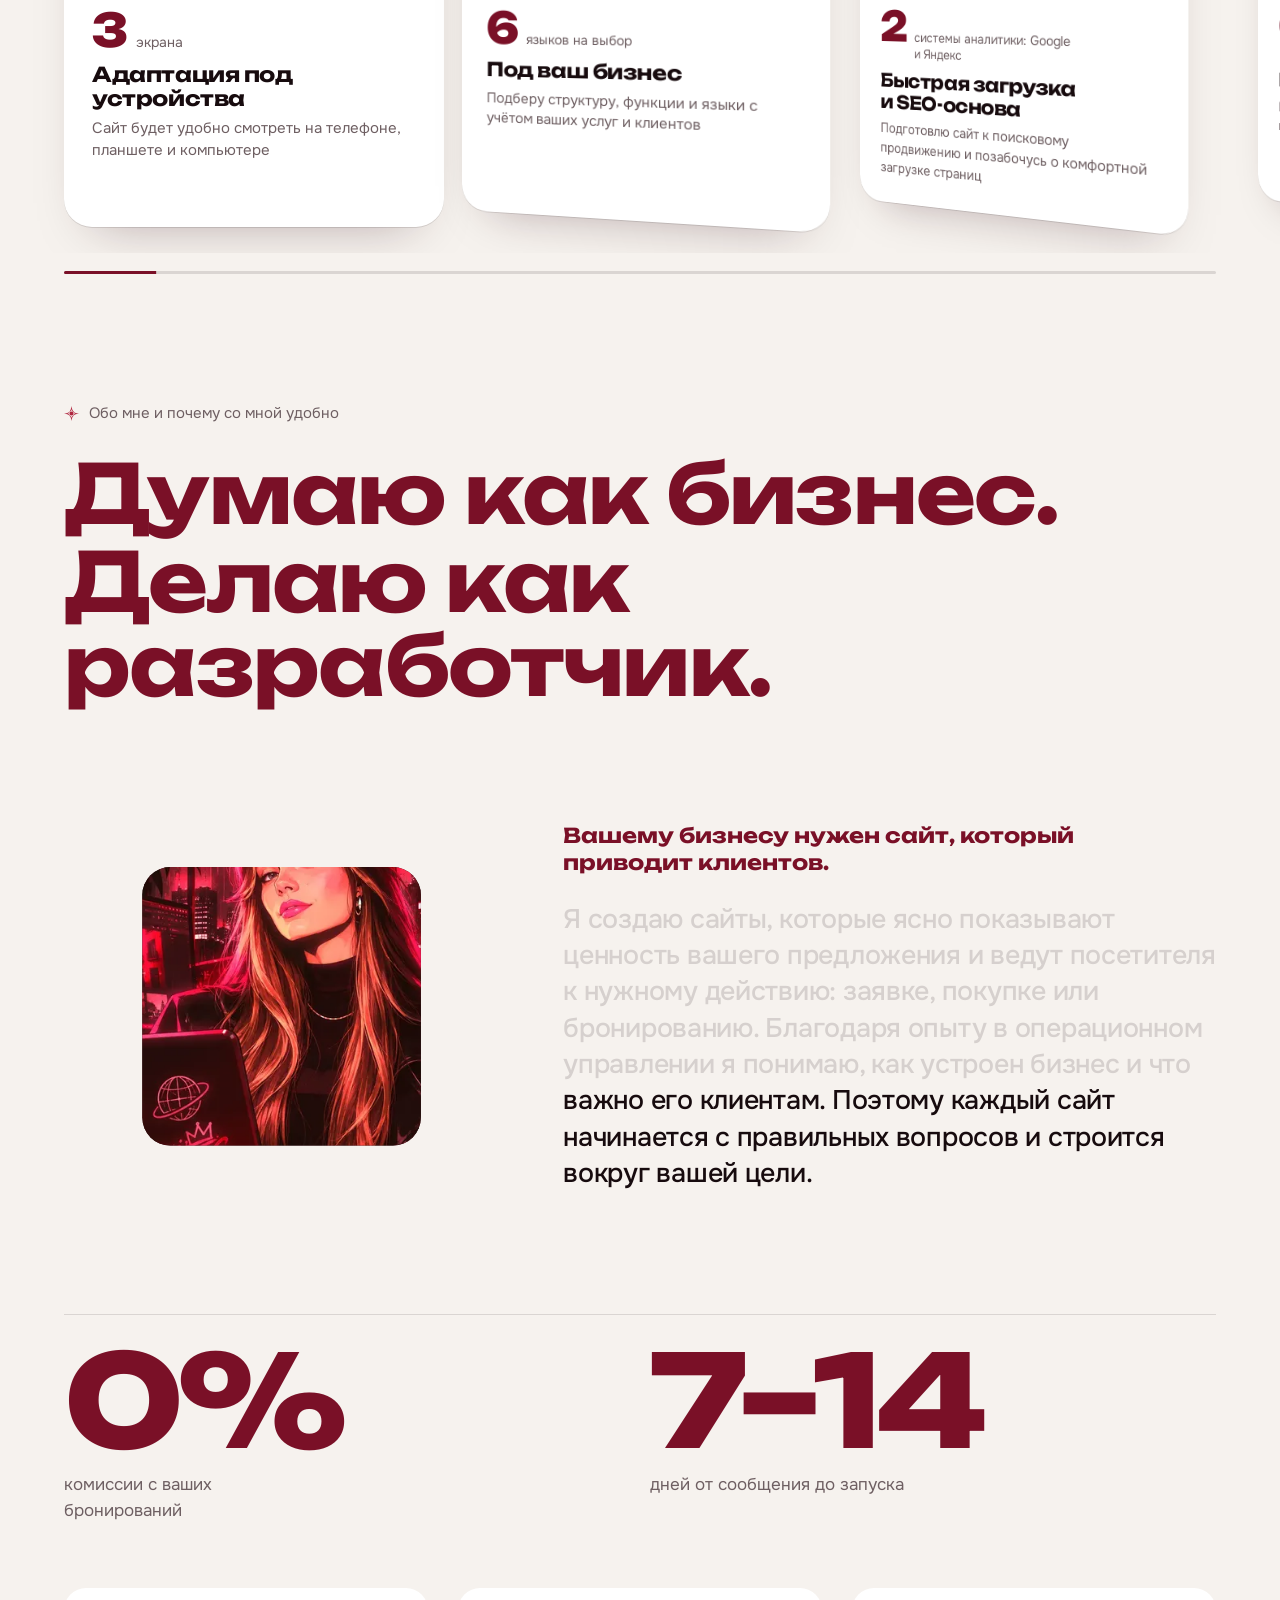
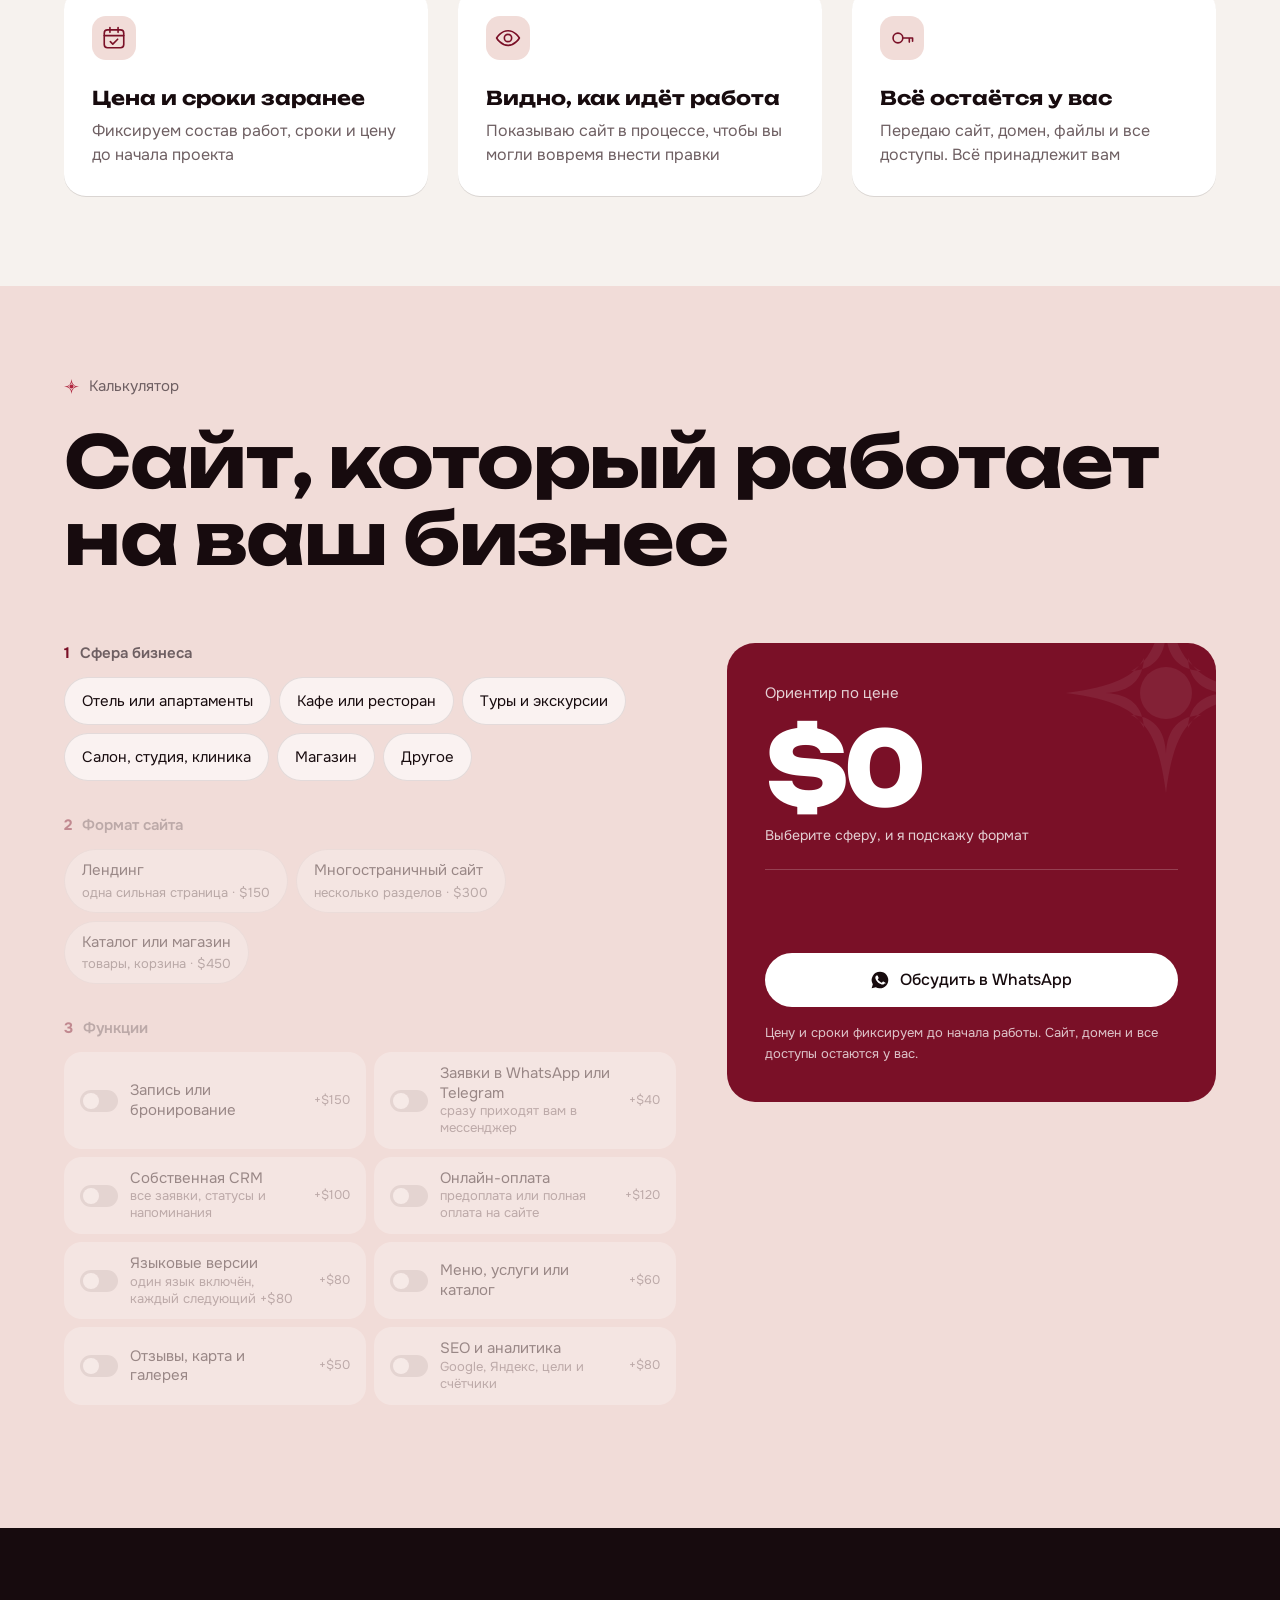
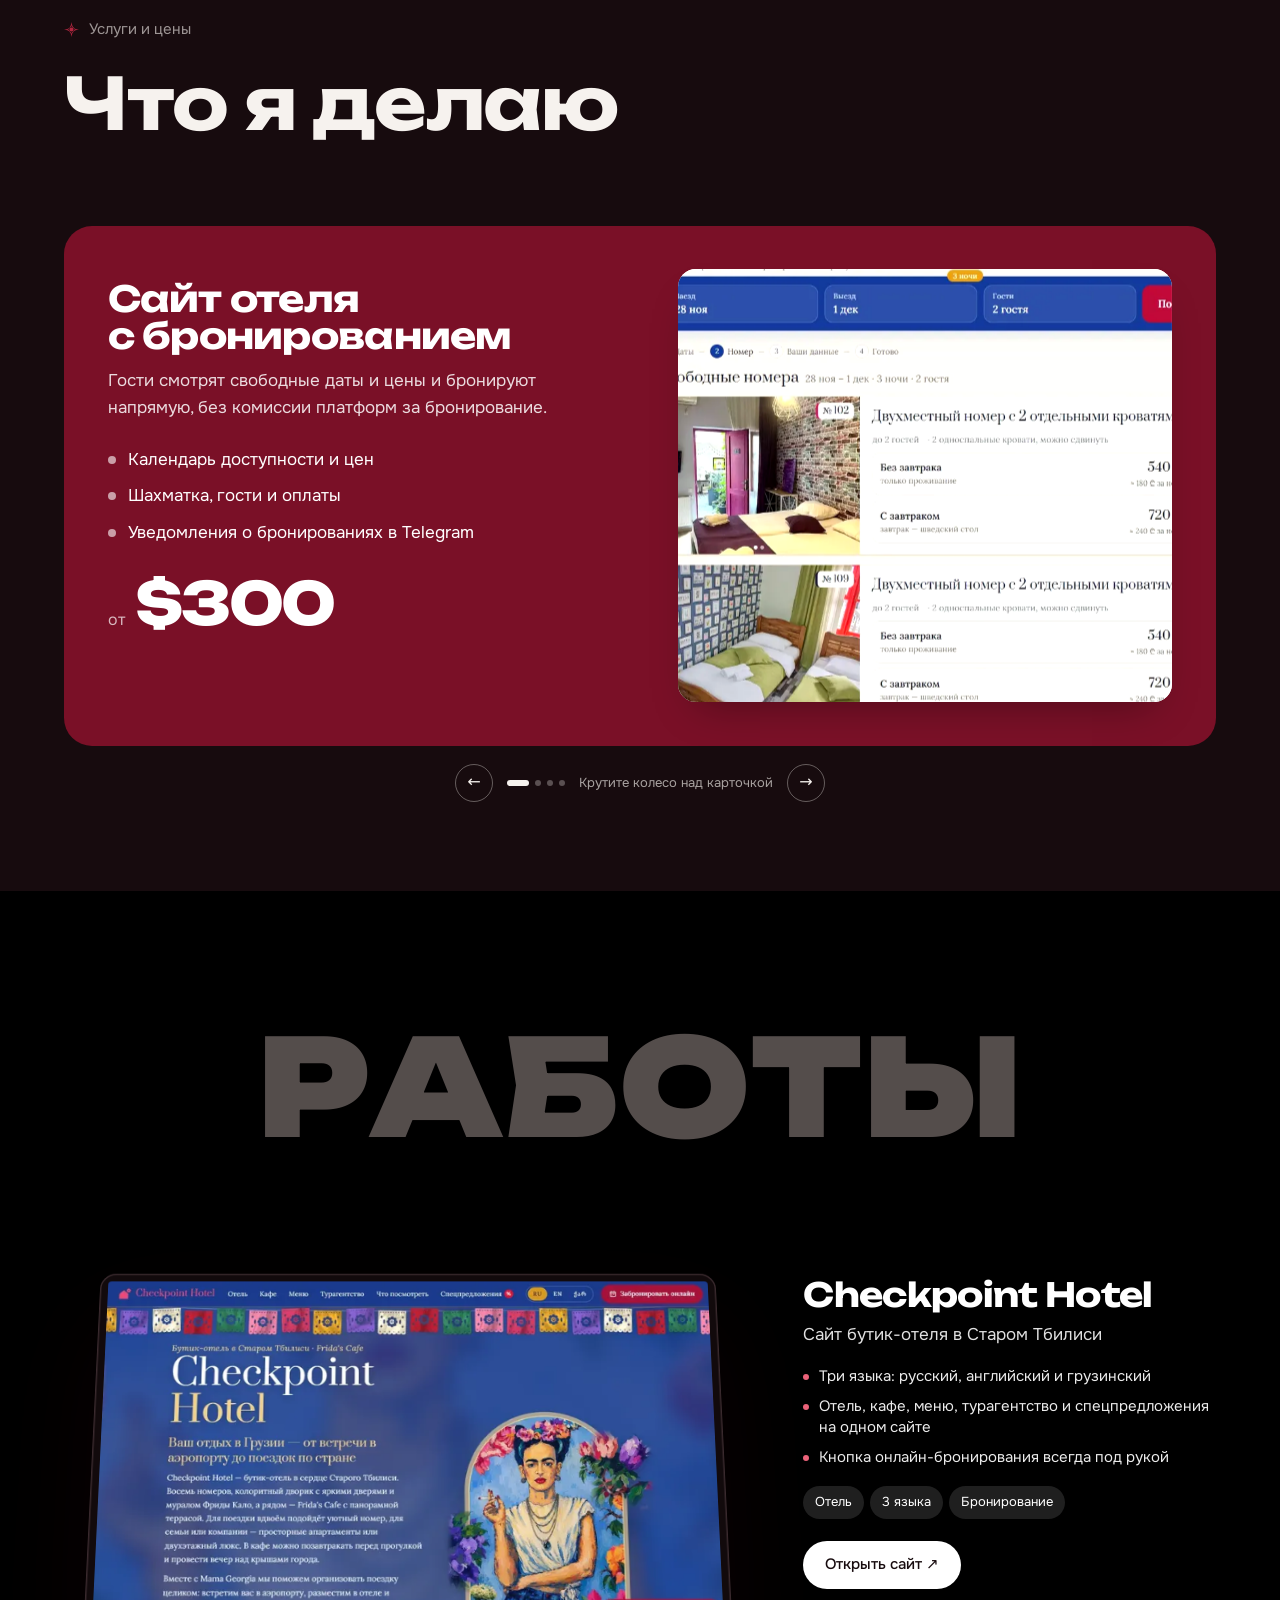
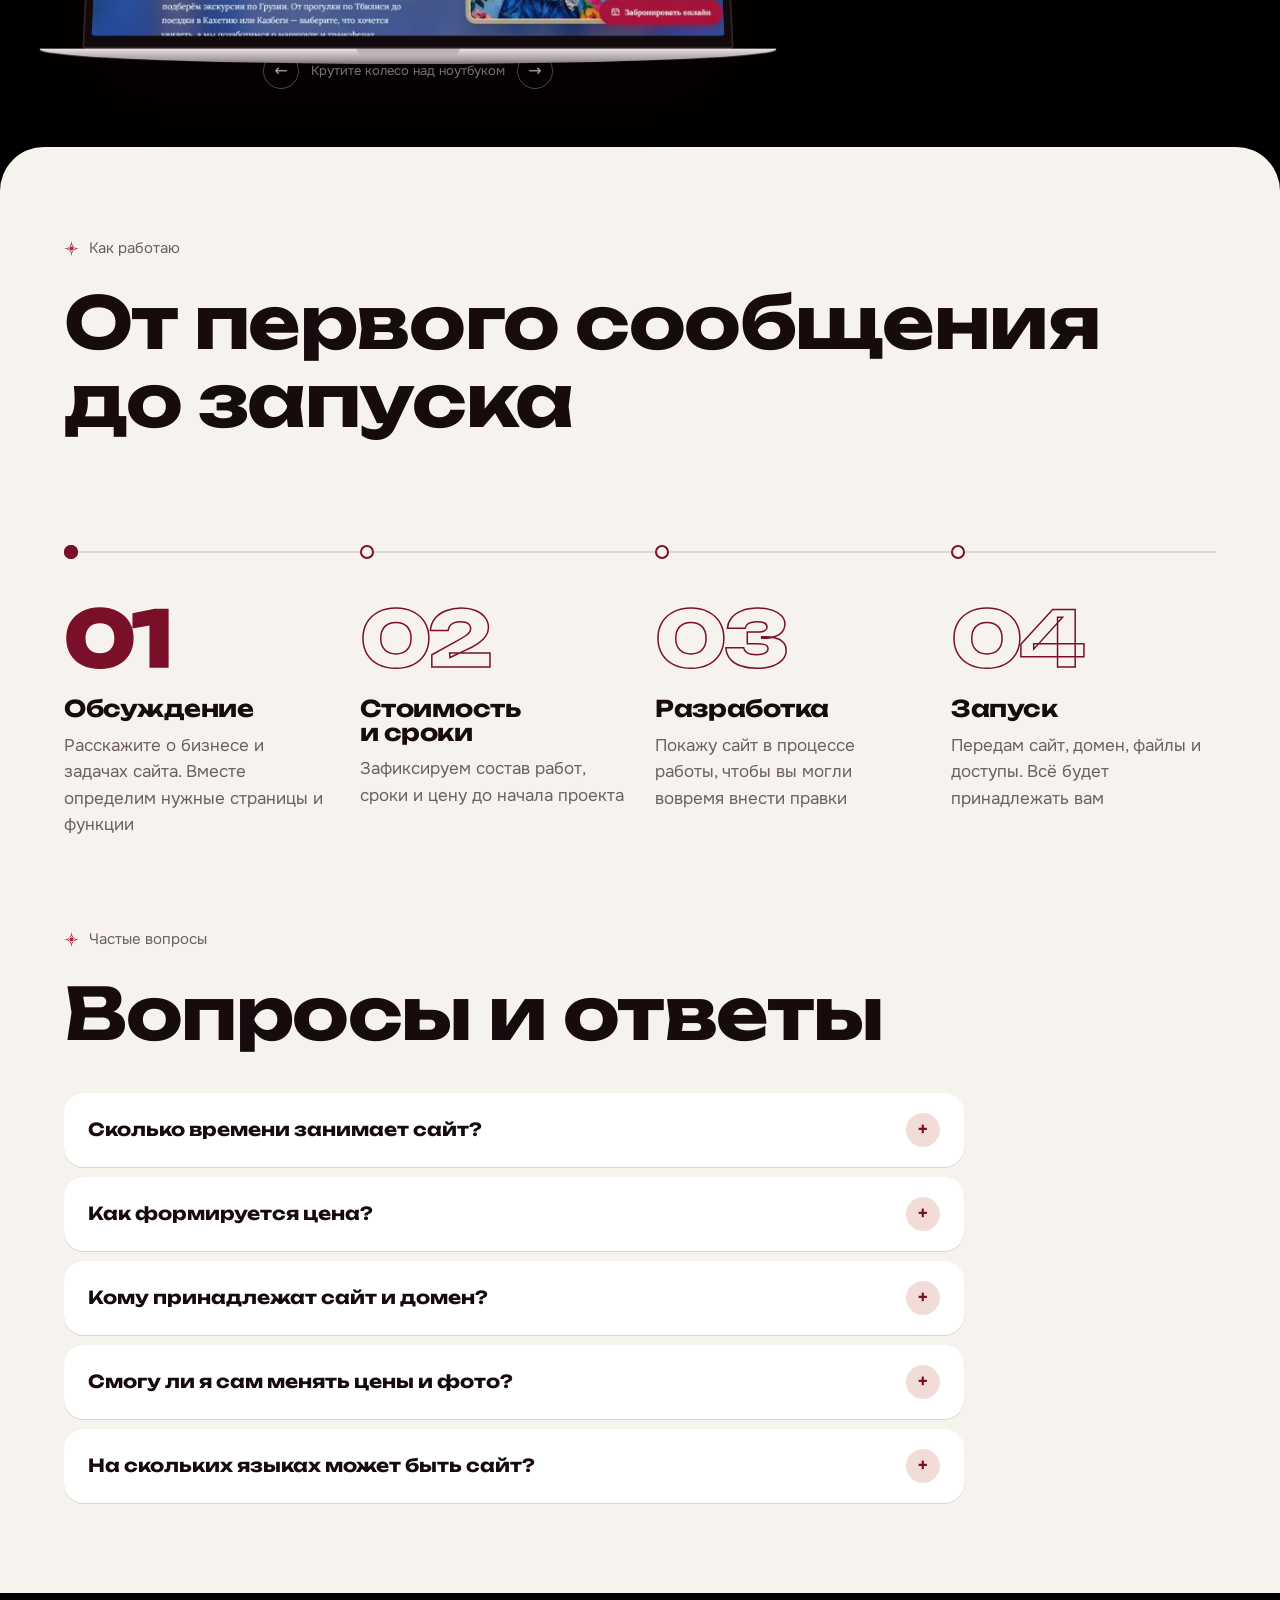
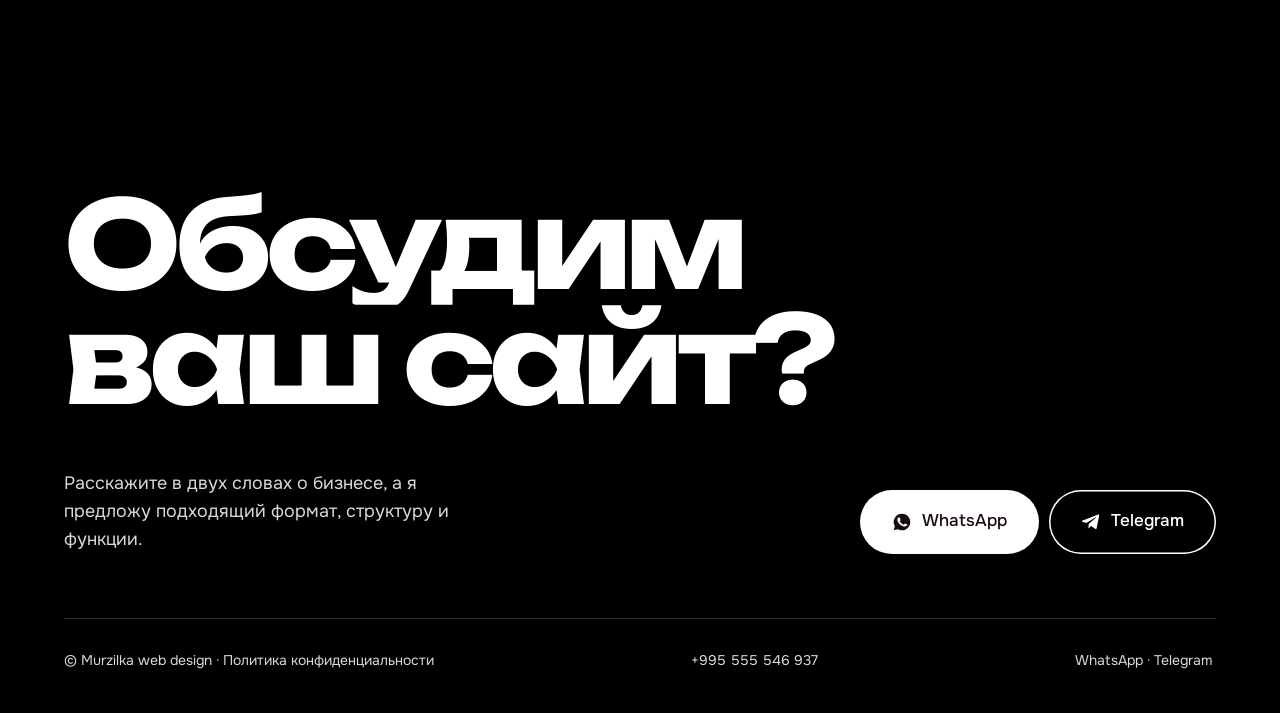
==== commit 643aac7b: "Loop services and works, remove counters, tablet frame on phones, calm typing dots Co-Authored-By: C" ====
--- a/new/index.html
+++ b/new/index.html
@@ -168,6 +168,10 @@
   .wpin{grid-template-columns:minmax(0,1fr);align-content:center;gap:14px;padding:78px var(--pad) 20px}
   .wname{font-size:14.5vw;margin-top:6px}
   .laptop{width:100%}
+  .lid{position:relative;border-radius:24px;padding:12px;box-shadow:0 0 0 1.5px #3a2a2e inset,0 30px 70px rgba(20,0,6,.5)}
+  .lid::after{content:"";position:absolute;top:4px;left:50%;width:5px;height:5px;margin-left:-2.5px;border-radius:50%;background:#3a2a2e}
+  .screen{aspect-ratio:4/3;border-radius:12px}
+  .base{display:none}
   .dots{margin-top:14px}
   .wdet{min-height:330px}
   .cap{justify-content:flex-start}
@@ -365,7 +369,7 @@
 @keyframes muPop{to{opacity:1;transform:none}}
 .mu-dots{display:flex;gap:4px;padding:11px 14px}.mu-dots i{width:6px;height:6px;border-radius:50%;background:#fff;opacity:.5}
 .fc.on .mu-dots i{animation:muDot 1.2s infinite}.fc.on .mu-dots i:nth-child(2){animation-delay:.15s}.fc.on .mu-dots i:nth-child(3){animation-delay:.3s}
-@keyframes muDot{0%,60%,100%{opacity:.4;transform:none}30%{opacity:1;transform:translateY(-3px)}}
+@keyframes muDot{0%,60%,100%{opacity:.35}30%{opacity:1}}
 @media(prefers-reduced-motion:reduce){.mu *{animation:none!important;opacity:1!important;transform:none!important;width:auto}}
 .fc h3{font-size:clamp(19px,1.6vw,22px);line-height:1.15;margin:0 0 8px}
 .fc p{color:var(--mute);font-size:15px;line-height:1.45}
@@ -654,7 +658,6 @@
     <div class="svc-list" id="svcList">
       <article class="svc" style="--i:0">
         <div>
-          <div class="top"><span class="num">Услуга 1 из 4</span></div>
           <h3>Сайт отеля с бронированием</h3>
           <p class="d">Гости смотрят свободные даты и цены и бронируют напрямую, без комиссии платформ за бронирование.</p>
           <ul><li>Календарь доступности и цен</li><li>Шахматка, гости и оплаты</li><li>Уведомления о бронированиях в Telegram</li></ul>
@@ -664,7 +667,6 @@
       </article>
       <article class="svc" style="--i:1">
         <div>
-          <div class="top"><span class="num">Услуга 2 из 4</span></div>
           <h3>Многостраничный сайт</h3>
           <p class="d">Для кафе, салона, студии или клиники. Продуманная структура поможет клиентам быстро найти нужную информацию и оставить заявку.</p>
           <ul><li>Услуги, меню, цены и галерея</li><li>Версии на нужных языках</li><li>Карта, отзывы и удобная навигация</li></ul>
@@ -674,7 +676,6 @@
       </article>
       <article class="svc" style="--i:2">
         <div>
-          <div class="top"><span class="num">Услуга 3 из 4</span></div>
           <h3>Лендинг под рекламу</h3>
           <p class="d">Одна выразительная страница, которая знакомит с предложением и помогает превратить интерес в заявку.</p>
           <ul><li>Для тура, услуги или события</li><li>Форма заявки или переход в WhatsApp</li><li>Подключение аналитики Google и Яндекса</li></ul>
@@ -684,7 +685,6 @@
       </article>
       <article class="svc" style="--i:3">
         <div>
-          <div class="top"><span class="num">Услуга 4 из 4</span></div>
           <h3>Собственная CRM для заявок</h3>
           <p class="d">Соберу заявки с сайта или из Instagram в одном месте, чтобы вам было проще следить за обращениями и не терять клиентов.</p>
           <ul><li>Статусы заявок и напоминания</li><li>Шаблоны ответов</li><li>Понятное управление</li></ul>
@@ -699,7 +699,7 @@
         </div></div>
       </article>
     </div>
-    <div class="sctl"><button id="sPrev" aria-label="Предыдущая услуга" disabled>←</button><span class="sdots" id="sDots"><i class="on"></i><i></i><i></i><i></i></span><span id="sHint">Крутите колесо над карточкой</span><button id="sNext" aria-label="Следующая услуга">→</button></div>
+    <div class="sctl"><button id="sPrev" aria-label="Предыдущая услуга">←</button><span class="sdots" id="sDots"><i class="on"></i><i></i><i></i><i></i></span><span id="sHint">Крутите колесо над карточкой</span><button id="sNext" aria-label="Следующая услуга">→</button></div>
   </div>
 </section>
 
@@ -793,7 +793,7 @@
 const LANG=document.documentElement.lang||'ru';
 const WORKS=MZ.works.map(w=>Object.assign({img:w.img,href:w.href},w[LANG]||w.ru));
 const pad=n=>String(n).padStart(2,'0');
-const wdHTML=(w,i)=>`<div class="n">Работа ${pad(i+1)} из ${pad(WORKS.length)}</div><h3>${w.t}</h3><p class="lead">${w.d}</p><ul>${w.li.map(x=>`<li>${x}</li>`).join('')}</ul><div class="tags">${w.tags.map(x=>`<span>${x}</span>`).join('')}</div><a class="btn btn-light" href="${w.href}" target="_blank" rel="noopener"><span>Открыть сайт ↗</span></a>`;
+const wdHTML=(w,i)=>`<h3>${w.t}</h3><p class="lead">${w.d}</p><ul>${w.li.map(x=>`<li>${x}</li>`).join('')}</ul><div class="tags">${w.tags.map(x=>`<span>${x}</span>`).join('')}</div><a class="btn btn-light" href="${w.href}" target="_blank" rel="noopener"><span>Открыть сайт ↗</span></a>`;
 $('#screen').innerHTML=WORKS.map((w,i)=>`<img src="img/${w.img}.webp" srcset="img/m/${w.img}.webp 1000w, img/${w.img}.webp 1900w" sizes="(max-width:900px) 70vw, 60vw"${i?' loading="lazy"':''} alt="${w.t}" style="${i?'clip-path:inset(100% 0 0 0)':''}${w.img==='doors'?';object-position:center':''}">`).join('');
 $('#caps').innerHTML=WORKS.map((w,i)=>`<div class="cap wd${i?'':' on'}">${wdHTML(w,i)}</div>`).join('');
 $('#wlist').innerHTML='<div class="kicker" style="color:rgba(255,255,255,.7);margin:0"><svg class="star"><use href="#star"/></svg>Работы</div><h2 class="h2">Живые проекты</h2>'+WORKS.map((w,i)=>`<article class="wcard"><a class="shot" href="${w.href}" target="_blank" rel="noopener"><img src="img/${w.img}.webp" alt="${w.t}" loading="lazy" style="${w.img==='doors'?'object-position:center':''}"></a><div class="wd">${wdHTML(w,i)}</div></article>`).join('');
@@ -994,19 +994,19 @@
 gsap.fromTo('#laptop',{y:70,scale:.92,rotateX:14,transformPerspective:1600},{y:0,scale:1,rotateX:0,ease:'none',scrollTrigger:{trigger:'#works',start:'top 85%',end:'top 15%',scrub:1}});
 gsap.from('#caps',{y:60,opacity:0,duration:1.1,ease:'expo.out',scrollTrigger:{trigger:'#works',start:'top 60%'}});
 (()=>{const imgs=$$('#screen img'),last=WORKS.length-1,lap=$('#laptop'),pv=$('#wPrev'),nx=$('#wNext');
- if(matchMedia('(hover:none)').matches)$('#whintT').textContent='Листайте ноутбук пальцем';
+ if(matchMedia('(hover:none)').matches)$('#whintT').textContent='Листайте планшет пальцем';
  let busy=0,acc=0;
- const go=k=>{k=Math.max(0,Math.min(last,k));if(k===cur)return;
+ const go=(k,wrap)=>{k=wrap?(k+last+1)%(last+1):Math.max(0,Math.min(last,k));if(k===cur)return;
   imgs.forEach((im,j)=>{if(!j)return;gsap.to(im,{clipPath:j<=k?'inset(0% 0 0 0)':'inset(100% 0 0 0)',duration:.7,ease:'power2.inOut',overwrite:true})});
   gsap.fromTo(imgs[k],{scale:1.08},{scale:1,duration:.8,ease:'power2.out'});
-  setWork(k);pv.disabled=k===0;nx.disabled=k===last;busy=1;setTimeout(()=>busy=0,650)};
- pv.disabled=true;pv.onclick=()=>go(cur-1);nx.onclick=()=>go(cur+1);
+  setWork(k);busy=1;setTimeout(()=>busy=0,650)};
+ pv.onclick=()=>go(cur-1,1);nx.onclick=()=>go(cur+1,1);
  $$('#dots i').forEach((d,k)=>d.onclick=()=>go(k));
  lap.addEventListener('wheel',e=>{const d=Math.abs(e.deltaY)>Math.abs(e.deltaX)?e.deltaY:e.deltaX;const dir=d>0?1:-1;
   if((dir>0&&cur>=last)||(dir<0&&cur<=0))return; /* at the edge: let the page scroll */
   e.preventDefault();e.stopPropagation();if(busy)return;acc+=d;if(Math.abs(acc)>30){acc=0;go(cur+dir)}},{passive:false});
  let sx=0,sy=0;lap.addEventListener('touchstart',e=>{sx=e.touches[0].clientX;sy=e.touches[0].clientY},{passive:true});
- lap.addEventListener('touchend',e=>{const dx=e.changedTouches[0].clientX-sx,dy=e.changedTouches[0].clientY-sy;if(Math.abs(dx)>40&&Math.abs(dx)>Math.abs(dy))go(cur+(dx<0?1:-1))},{passive:true});
+ lap.addEventListener('touchend',e=>{const dx=e.changedTouches[0].clientX-sx,dy=e.changedTouches[0].clientY-sy;if(Math.abs(dx)>40&&Math.abs(dx)>Math.abs(dy))go(cur+(dx<0?1:-1),1)},{passive:true});
 })();
 gsap.utils.toArray('.wcard').forEach(c=>gsap.from(c,{y:60,opacity:0,duration:1,ease:'expo.out',scrollTrigger:{trigger:c,start:'top 88%'}}));
 
@@ -1035,15 +1035,15 @@
   const v=d>0?{y:-Math.min(d,2)*14,scale:1-Math.min(d,2)*.045,opacity:d>2?0:1}:d===0?{y:0,scale:1,opacity:1}:{y:90,scale:1,opacity:0};
   gsap.to(c,{...v,transformOrigin:'50% 0%',duration:t,ease:'power3.out',overwrite:'auto'})});
  lay(0);
- const go=k=>{k=Math.max(0,Math.min(last,k));if(k===sc)return;const fw=k>sc;sc=k;lay(.75);
+ const go=(k,wrap)=>{const fw=k>sc;k=wrap?(k+last+1)%(last+1):Math.max(0,Math.min(last,k));if(k===sc)return;sc=k;lay(.75);
   if(fw)gsap.fromTo(cards[k].querySelectorAll('h3,.d,li,.price'),{y:30,opacity:0},{y:0,opacity:1,duration:.7,stagger:.05,delay:.15,ease:'power3.out'});
-  dots.forEach((d,i)=>d.classList.toggle('on',i===k));pv.disabled=k===0;nx.disabled=k===last;busy=1;setTimeout(()=>busy=0,700)};
- pv.onclick=()=>go(sc-1);nx.onclick=()=>go(sc+1);dots.forEach((d,i)=>d.onclick=()=>go(i));
+  dots.forEach((d,i)=>d.classList.toggle('on',i===k));busy=1;setTimeout(()=>busy=0,700)};
+ pv.onclick=()=>go(sc-1,1);nx.onclick=()=>go(sc+1,1);dots.forEach((d,i)=>d.onclick=()=>go(i));
  if(matchMedia('(hover:none)').matches)$('#sHint').textContent='Листайте карточки пальцем';
  list.addEventListener('wheel',e=>{const d=Math.abs(e.deltaY)>Math.abs(e.deltaX)?e.deltaY:e.deltaX;const dir=d>0?1:-1;
   if((dir>0&&sc>=last)||(dir<0&&sc<=0))return;e.preventDefault();e.stopPropagation();if(busy)return;acc+=d;if(Math.abs(acc)>30){acc=0;go(sc+dir)}},{passive:false});
  let sx=0,sy=0;list.addEventListener('touchstart',e=>{sx=e.touches[0].clientX;sy=e.touches[0].clientY},{passive:true});
- list.addEventListener('touchend',e=>{const dx=e.changedTouches[0].clientX-sx,dy=e.changedTouches[0].clientY-sy;if(Math.abs(dx)>40&&Math.abs(dx)>Math.abs(dy))go(sc+(dx<0?1:-1))},{passive:true});
+ list.addEventListener('touchend',e=>{const dx=e.changedTouches[0].clientX-sx,dy=e.changedTouches[0].clientY-sy;if(Math.abs(dx)>40&&Math.abs(dx)>Math.abs(dy))go(sc+(dx<0?1:-1),1)},{passive:true});
 })();
 gsap.from('.crm .row',{x:60,opacity:0,stagger:.12,duration:.8,ease:'power3.out',scrollTrigger:{trigger:'.crm',start:'top 75%'}});
 gsap.from('.crm .ping',{y:30,scale:.8,opacity:0,duration:.7,ease:'back.out(2)',delay:.5,scrollTrigger:{trigger:'.crm',start:'top 75%'}});
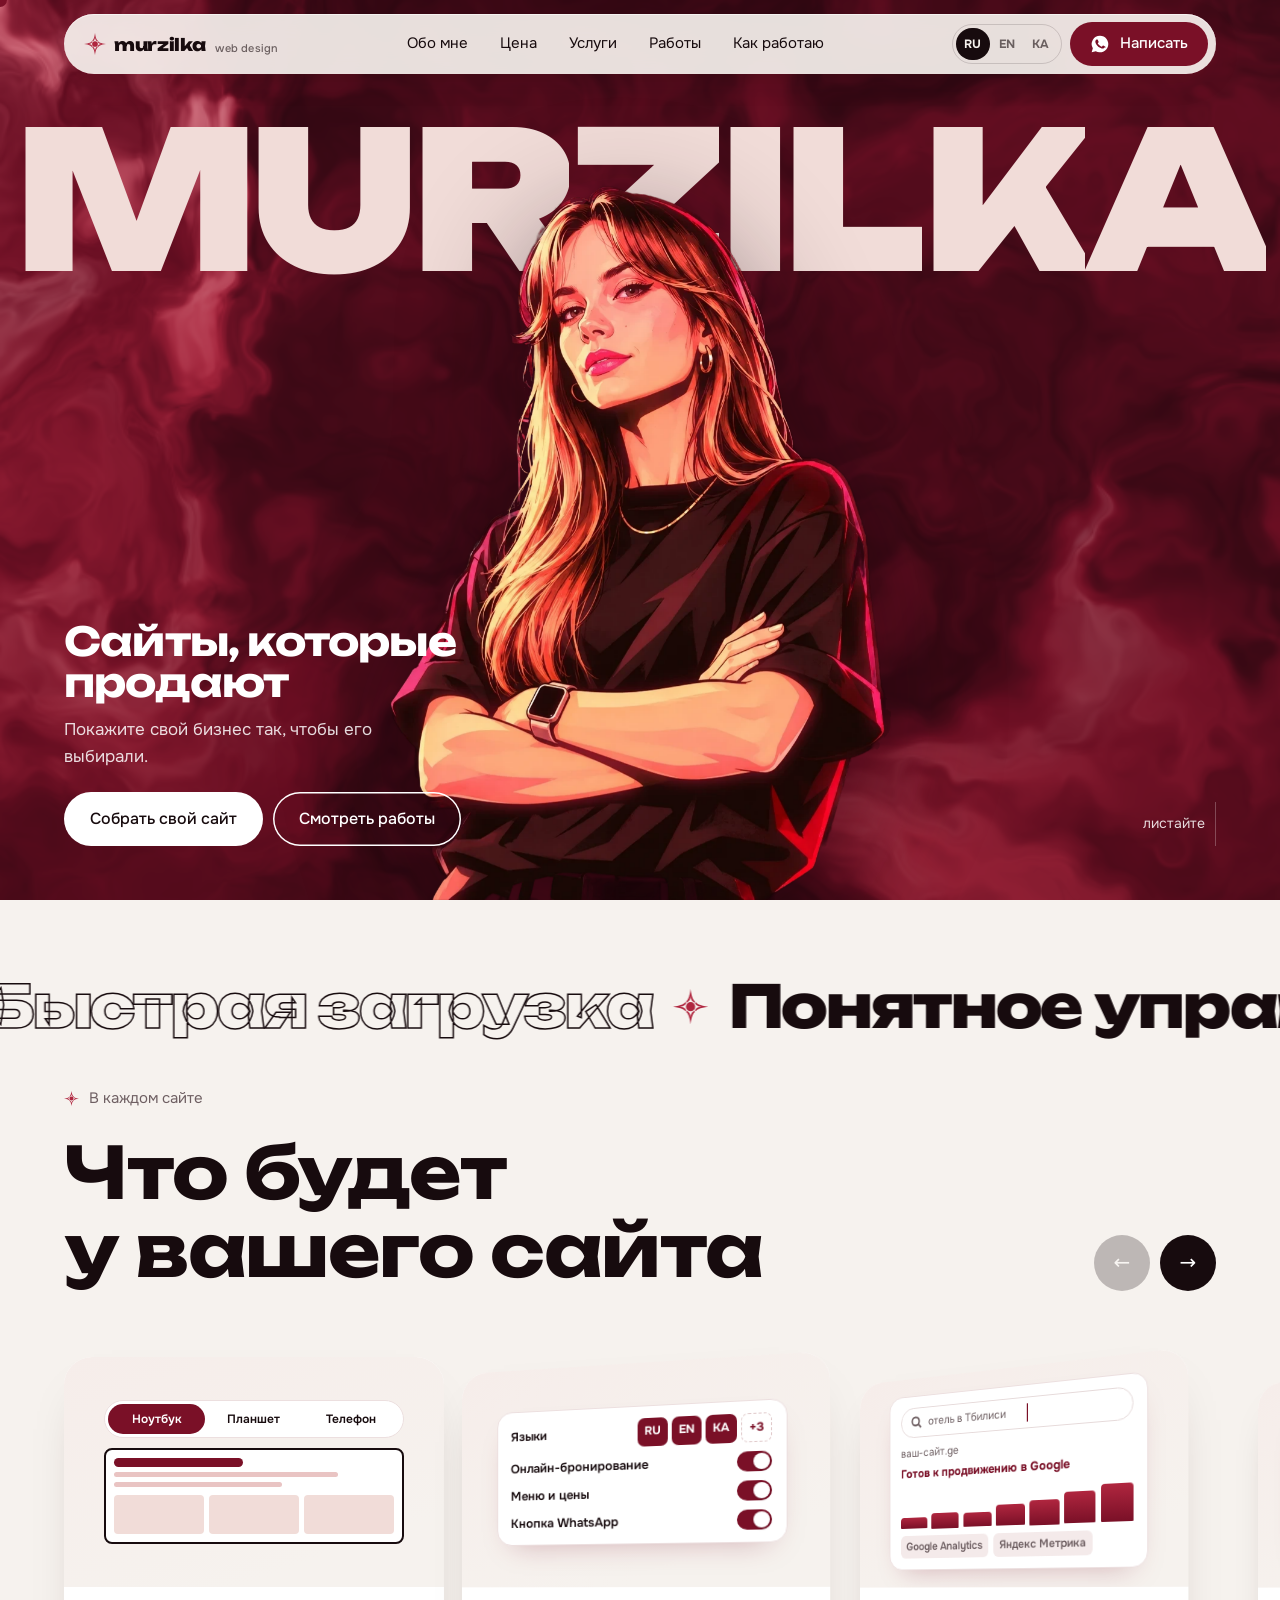
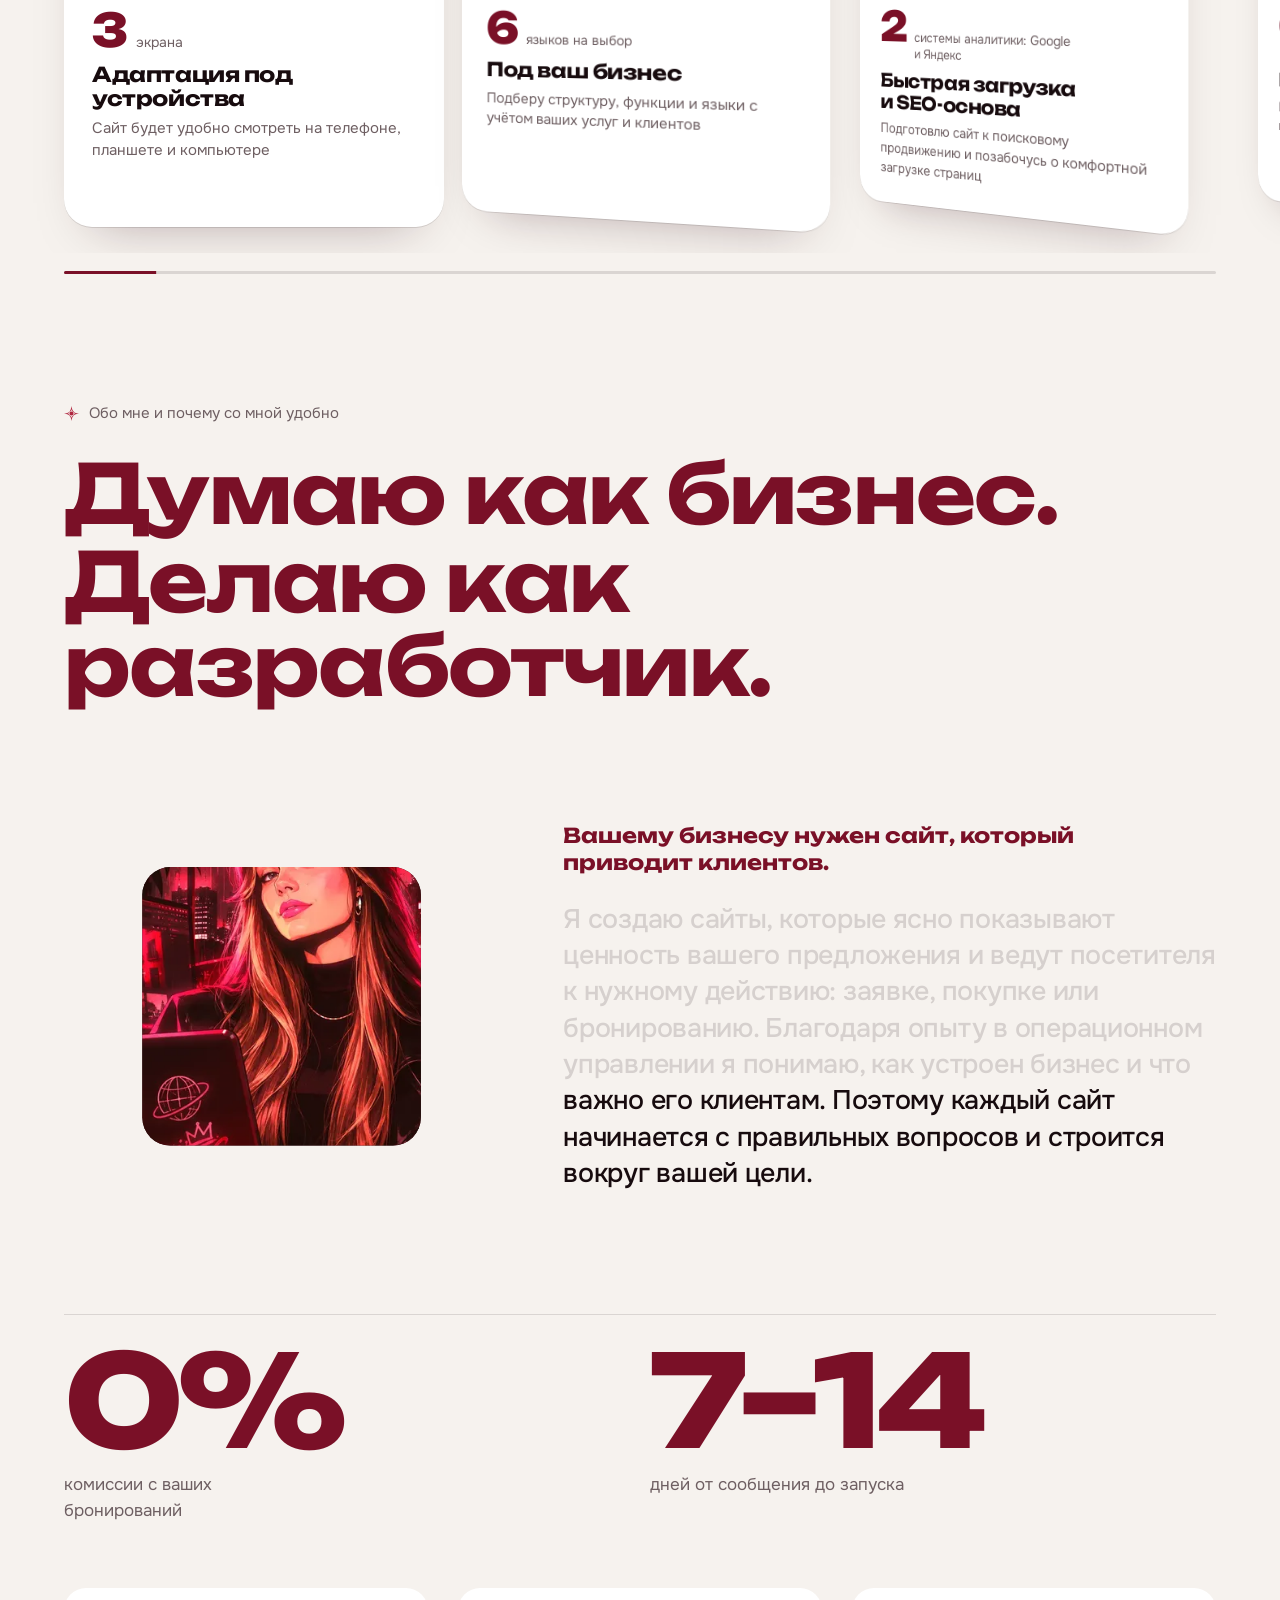
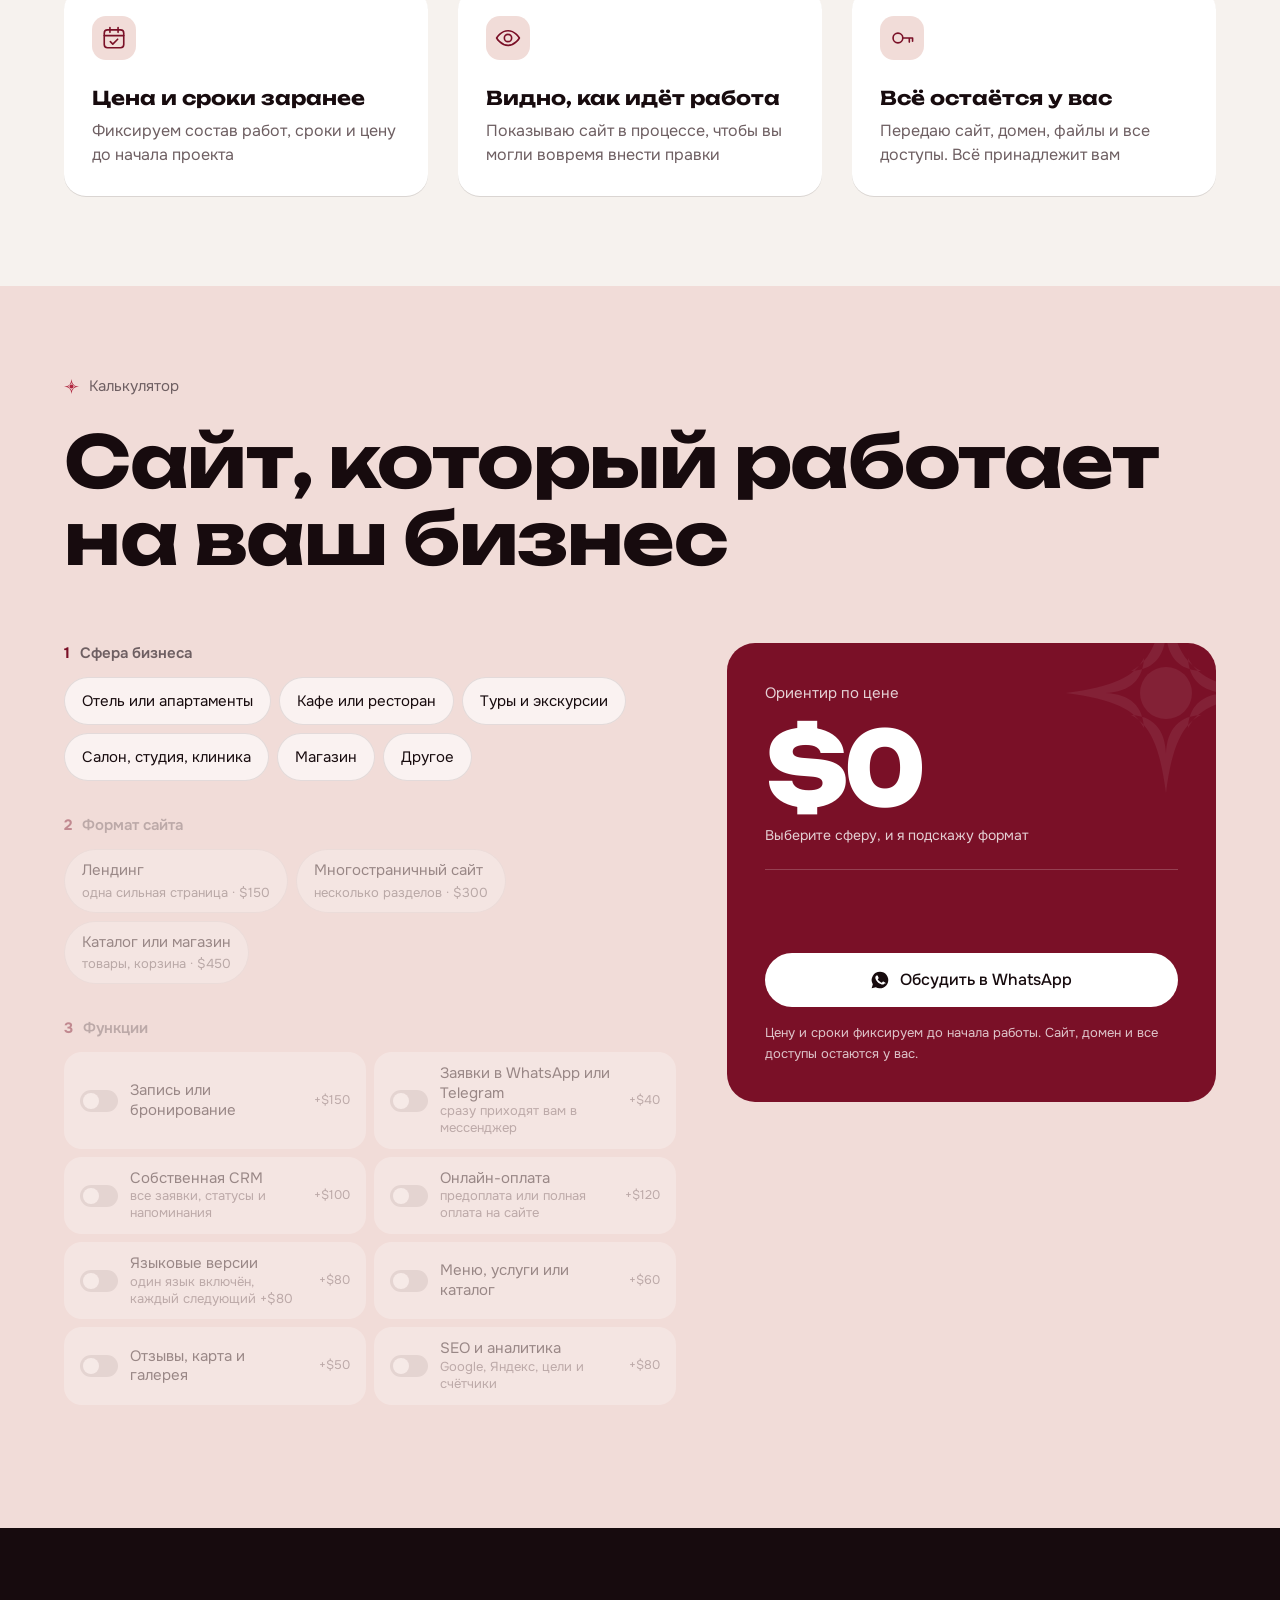
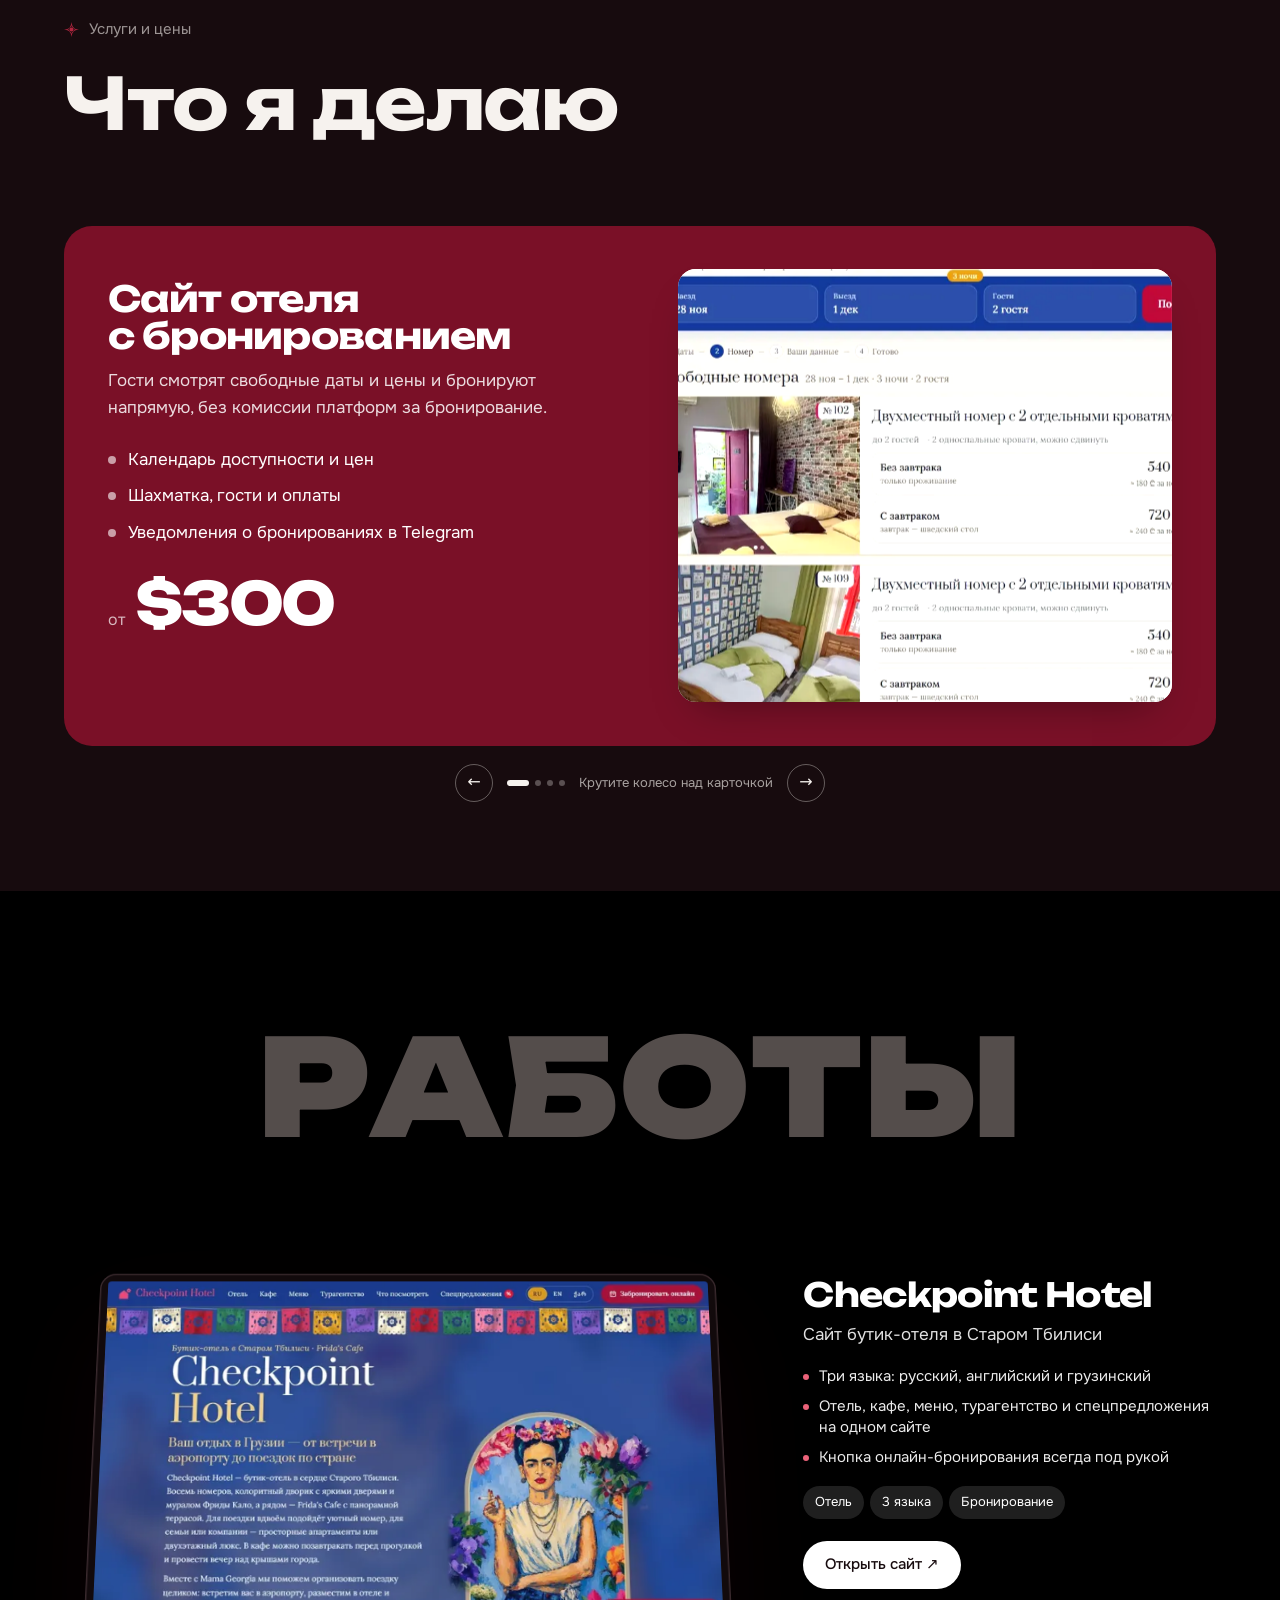
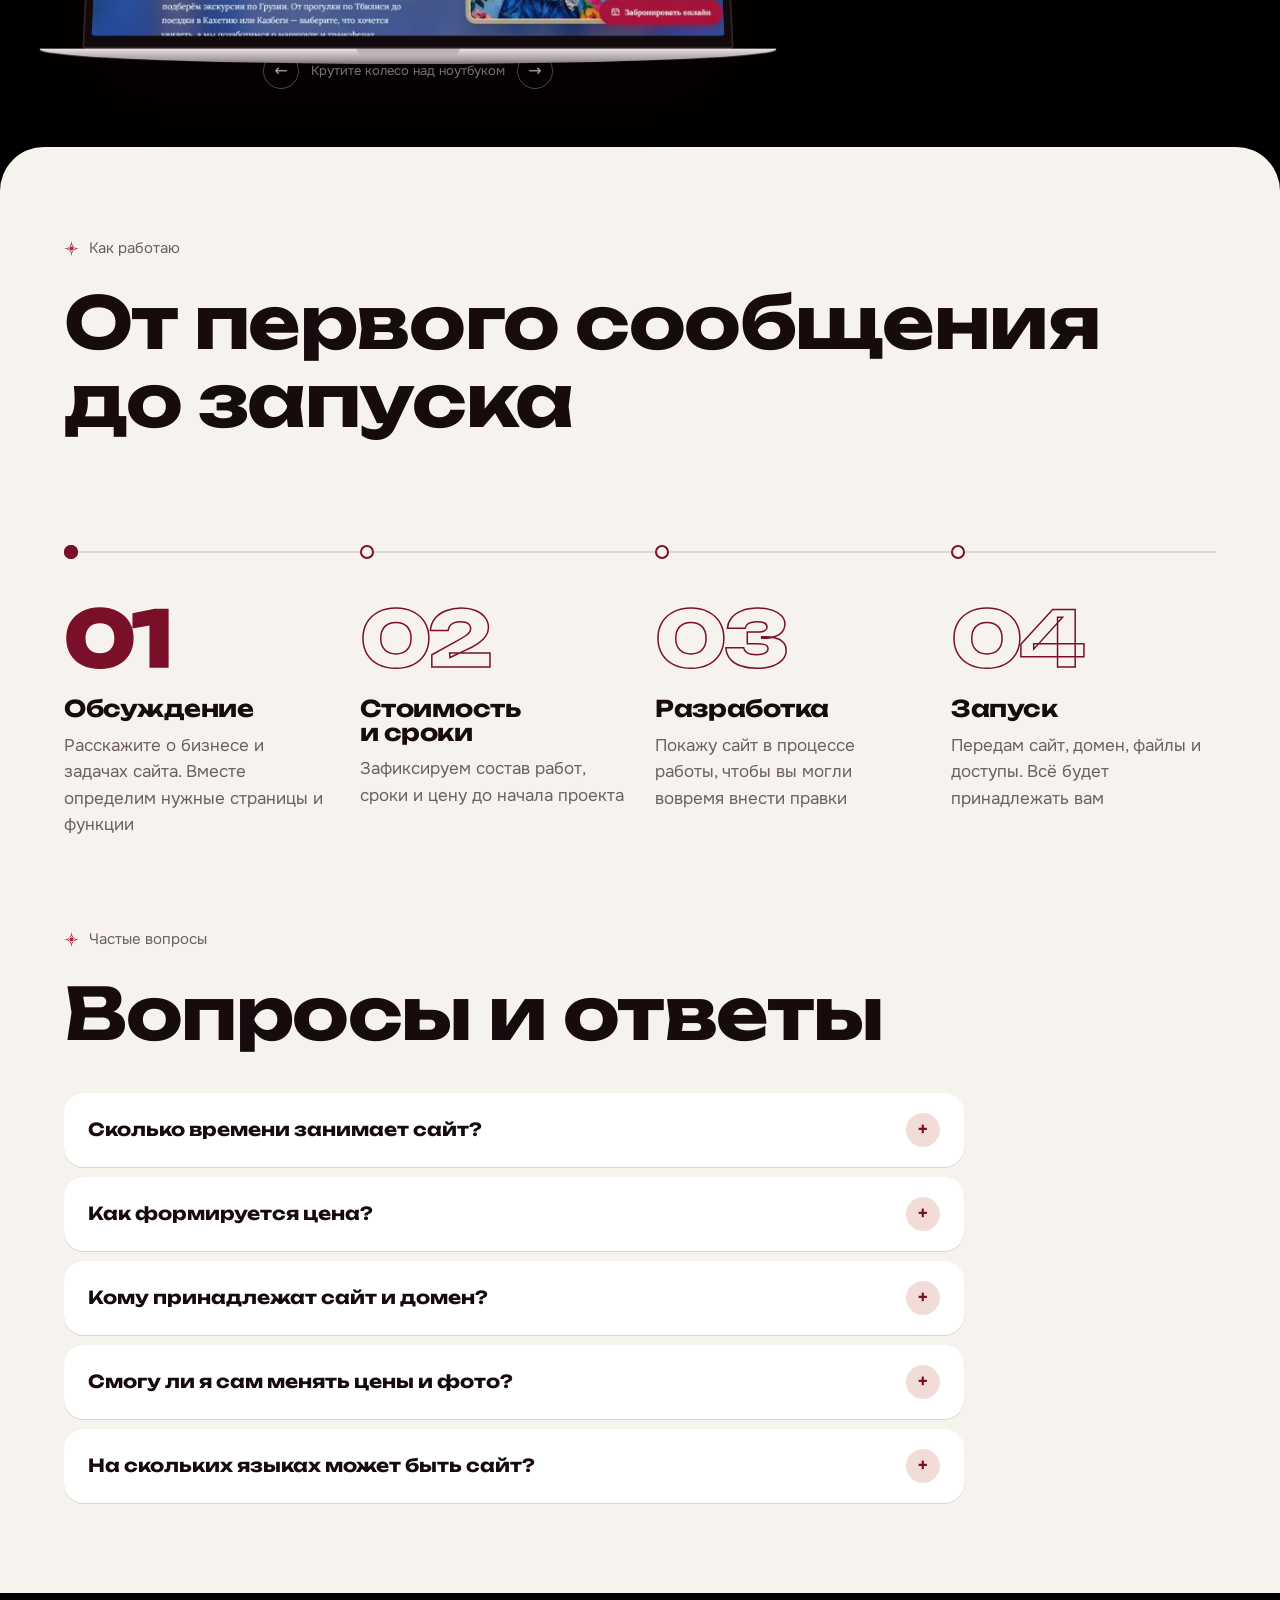
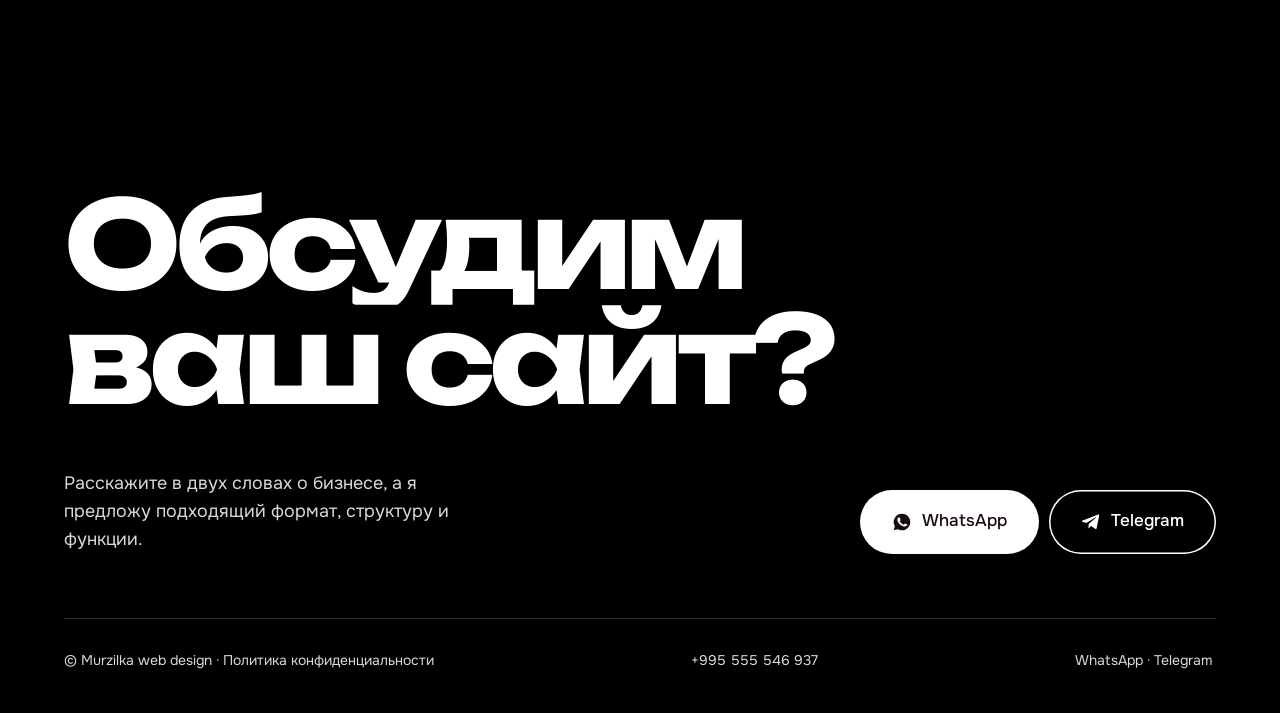
==== commit cbdefc48: "Phones: flat feature cards (no 3D) to stop jitter Co-Authored-By: Claude Opus 5.5 <noreply@anthropic" ====
--- a/new/index.html
+++ b/new/index.html
@@ -265,7 +265,7 @@
 .ftrack.drag{cursor:grabbing;scroll-snap-type:none}
 .ftrack.drag .fc{pointer-events:none}
 @media(min-width:1320px){.ftrack{padding-inline:calc((100vw - 1320px)/2 + var(--pad));scroll-padding-inline:calc((100vw - 1320px)/2 + var(--pad))}}
-.fc{position:relative;overflow:hidden;flex:0 0 min(80vw,380px);scroll-snap-align:start;border-radius:var(--r);background:#fff;color:var(--ink);display:flex;flex-direction:column;transform-origin:0% 50%;will-change:transform;box-shadow:0 1px 0 var(--line),0 24px 50px -30px rgba(42,7,16,.35)}
+.fc{position:relative;overflow:hidden;-webkit-backface-visibility:hidden;backface-visibility:hidden;flex:0 0 min(80vw,380px);scroll-snap-align:start;border-radius:var(--r);background:#fff;color:var(--ink);display:flex;flex-direction:column;transform-origin:0% 50%;will-change:transform;box-shadow:0 1px 0 var(--line),0 24px 50px -30px rgba(42,7,16,.35)}
 .fimg{position:relative;height:clamp(170px,26vh,230px);background:linear-gradient(160deg,var(--blush),#fff 85%);display:grid;place-items:center;overflow:hidden}
 .ill{width:92%;height:92%;overflow:visible}
 .ill .a{fill:var(--accent)}.ill .b{fill:#e9c4c3}.ill .w{fill:#fff}.ill .o{opacity:.35}
@@ -876,11 +876,12 @@
 {
  const tr=$('#ftrack'),fcs=$$('.fc'),bar=$('#fBar'),prev=$('#fPrev'),next=$('#fNext');
  const stepW=()=>fcs[0].offsetWidth+18;
+ const TOUCH=matchMedia('(hover:none)').matches;
  let raf=0;
  function paint(){raf=0;const r=tr.getBoundingClientRect(),left=r.left+parseFloat(getComputedStyle(tr).paddingLeft);
   fcs.forEach(c=>{const b=c.getBoundingClientRect();const off=(b.left-left)/b.width;
    const ry=off>0?-Math.min(off*16,34):Math.min(-off*30,40),sc=1-Math.min(Math.abs(off)*.06,.12),op=off<-0.6?Math.max(.25,1+(off+.6)*1.4):1;
-   c.style.transform=RM?'':`perspective(1200px) rotateY(${ry.toFixed(2)}deg) scale(${sc.toFixed(3)})`;c.style.opacity=op.toFixed(2)});
+   c.style.transform=RM||Math.abs(off)<.03?'none':TOUCH?`scale(${sc.toFixed(3)})`:`perspective(1200px) rotateY(${ry.toFixed(2)}deg) scale(${sc.toFixed(3)})`;c.style.opacity=op.toFixed(2)});
   const max=tr.scrollWidth-tr.clientWidth,p=max>0?tr.scrollLeft/max:0;bar.style.transform=`scaleX(${Math.max(.08,p)})`;
   prev.disabled=tr.scrollLeft<4;next.disabled=tr.scrollLeft>max-4}
  const req=()=>{if(!raf)raf=requestAnimationFrame(paint)};
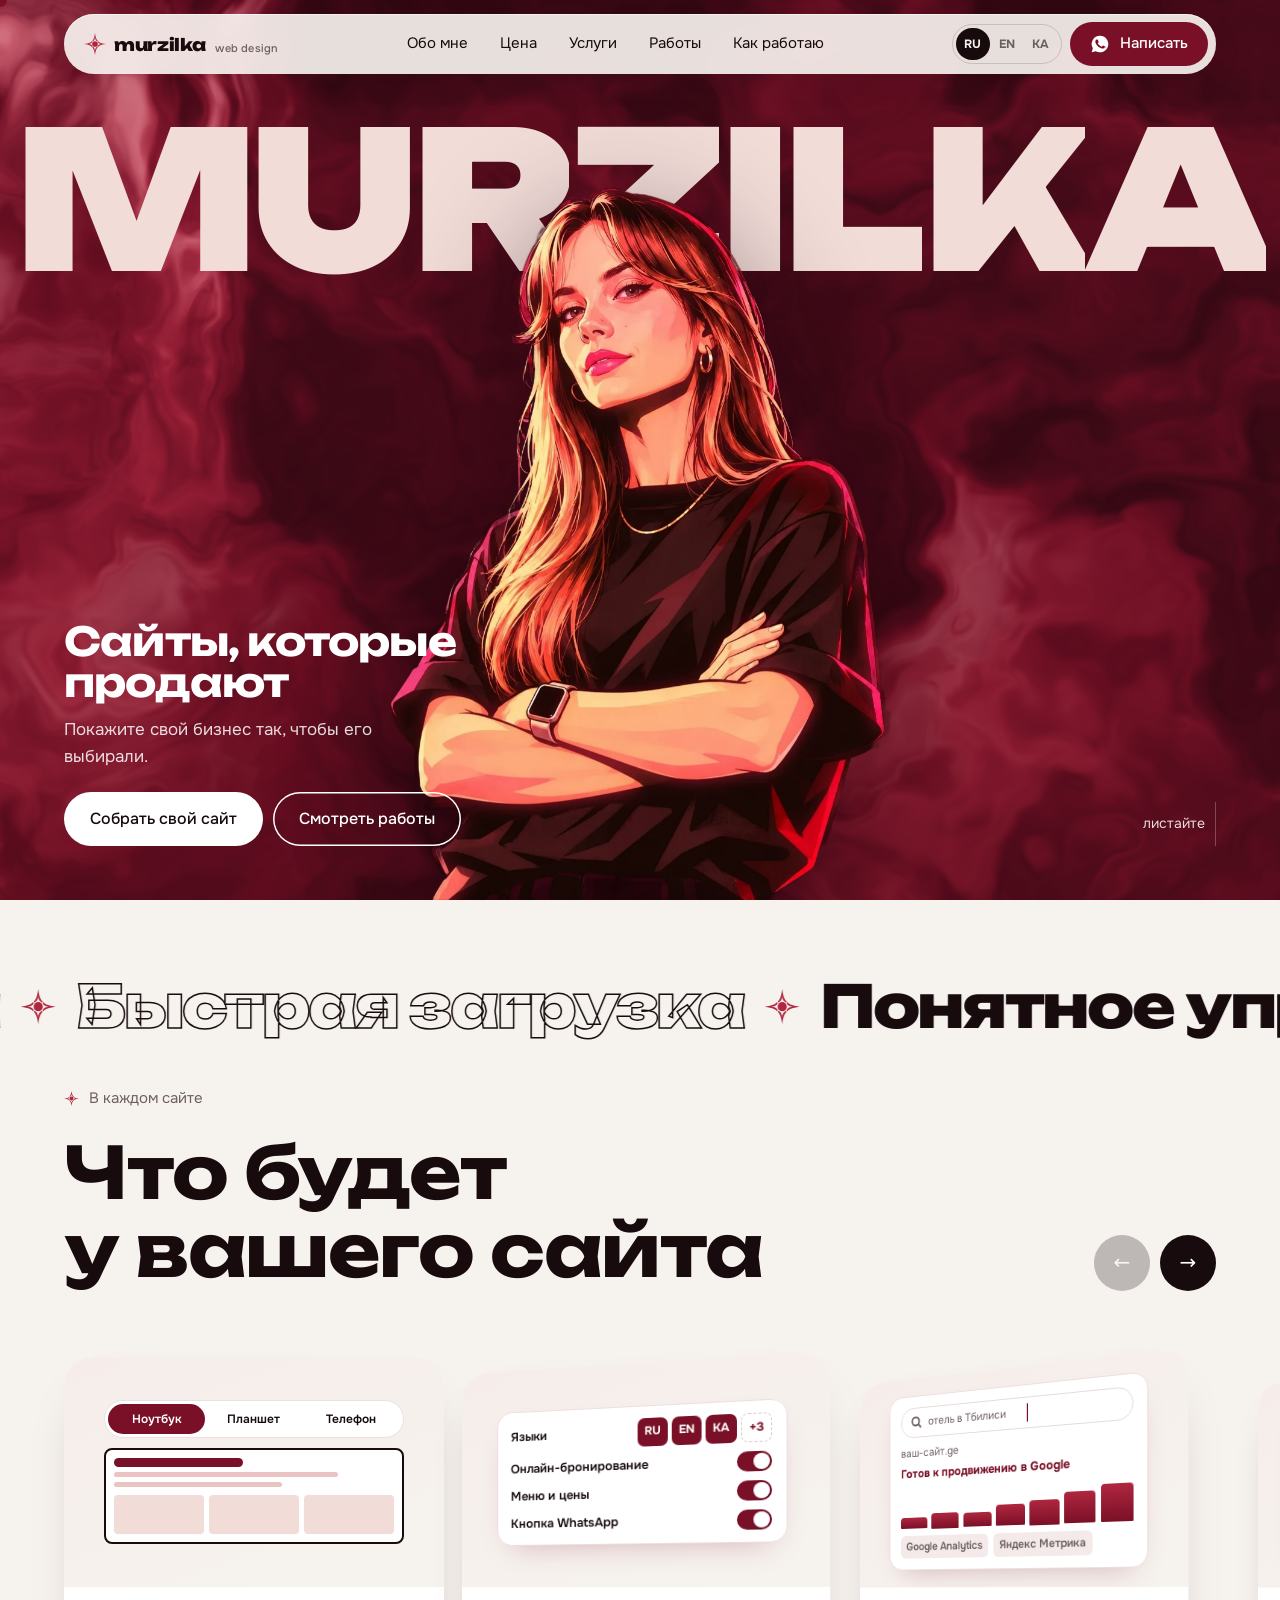
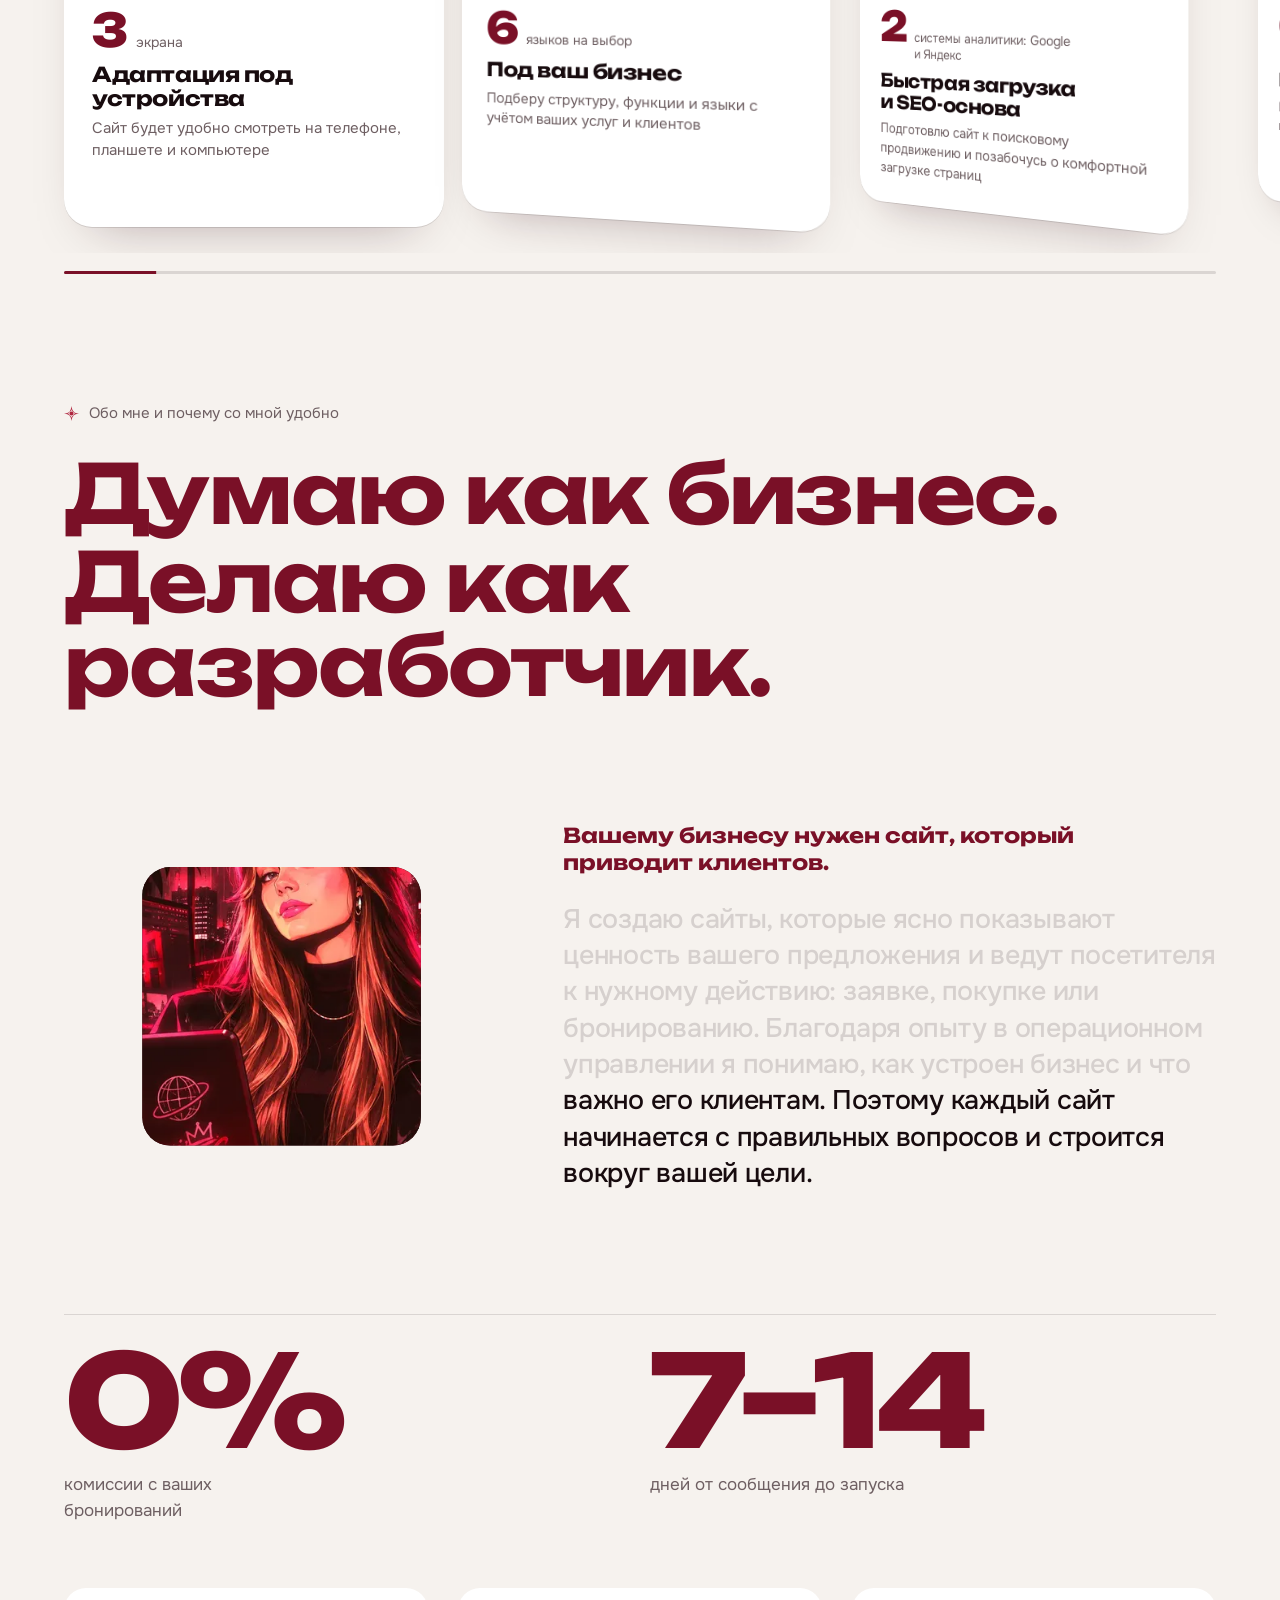
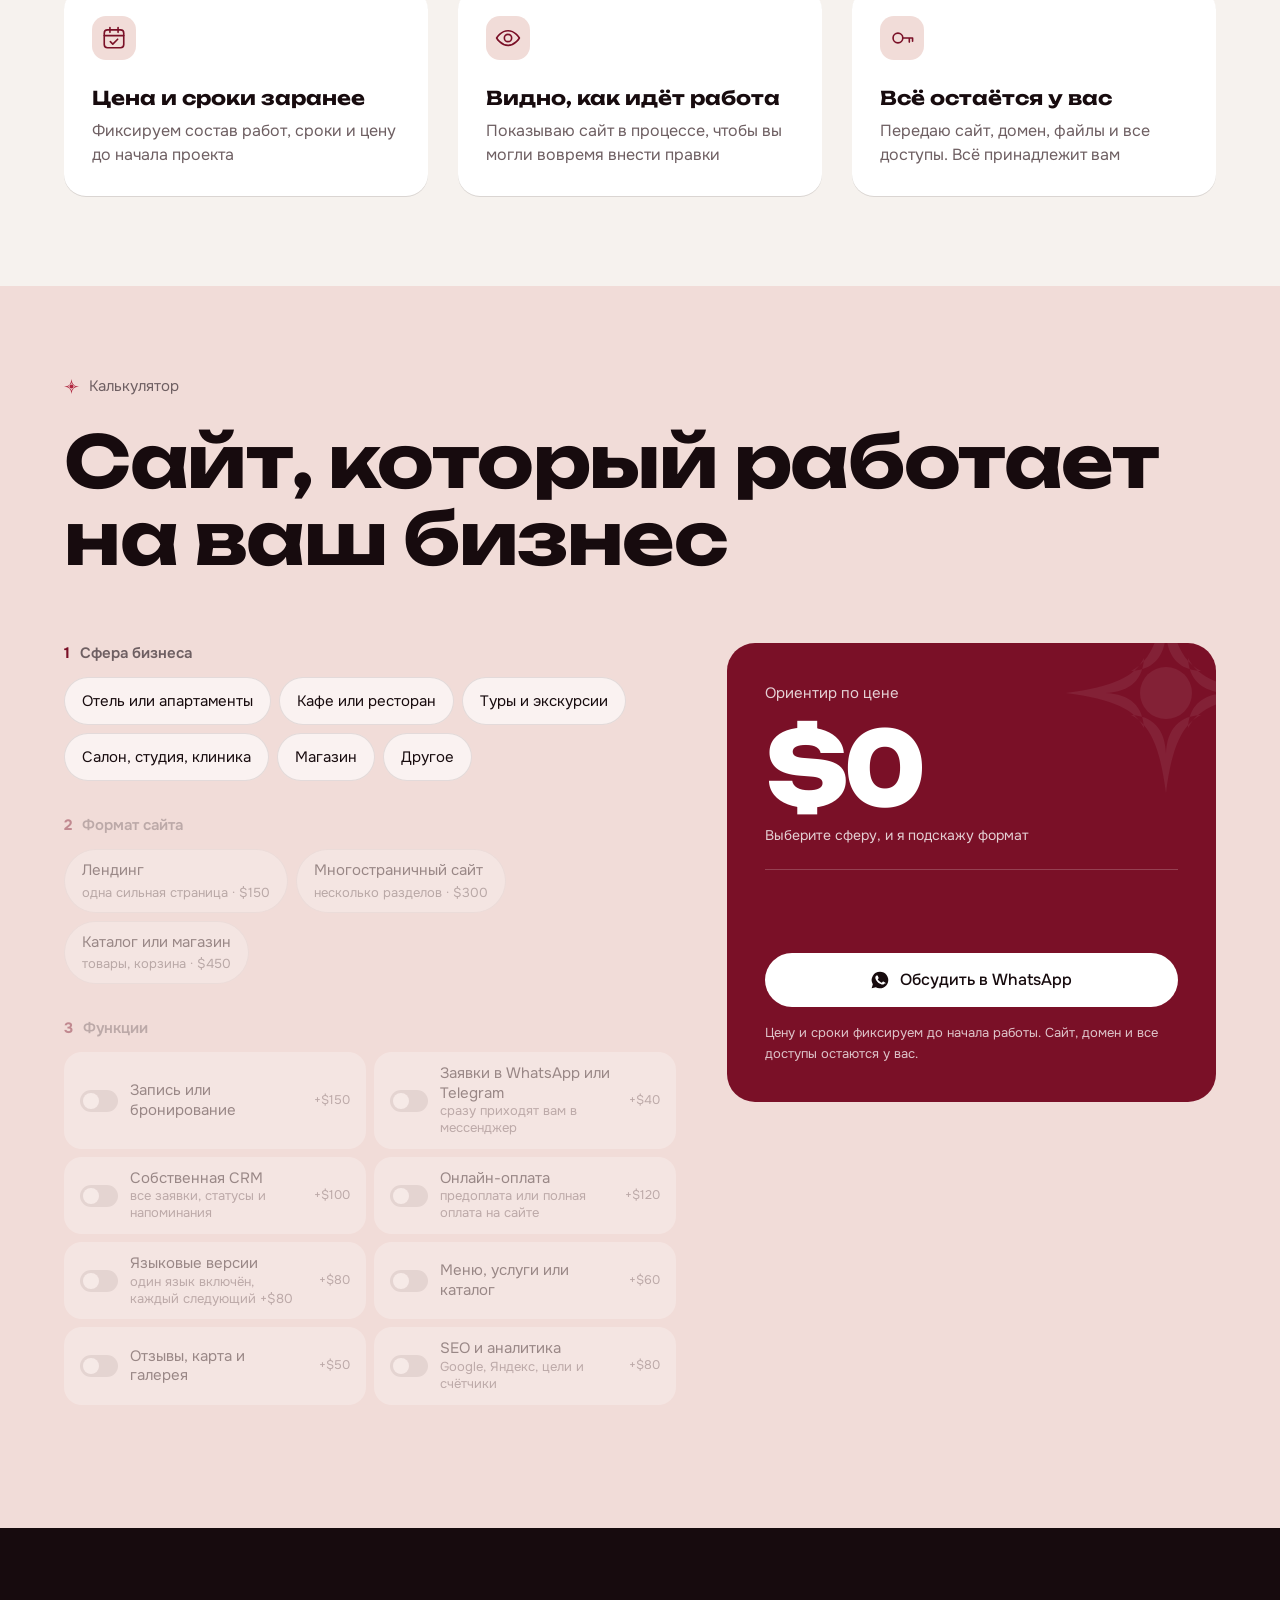
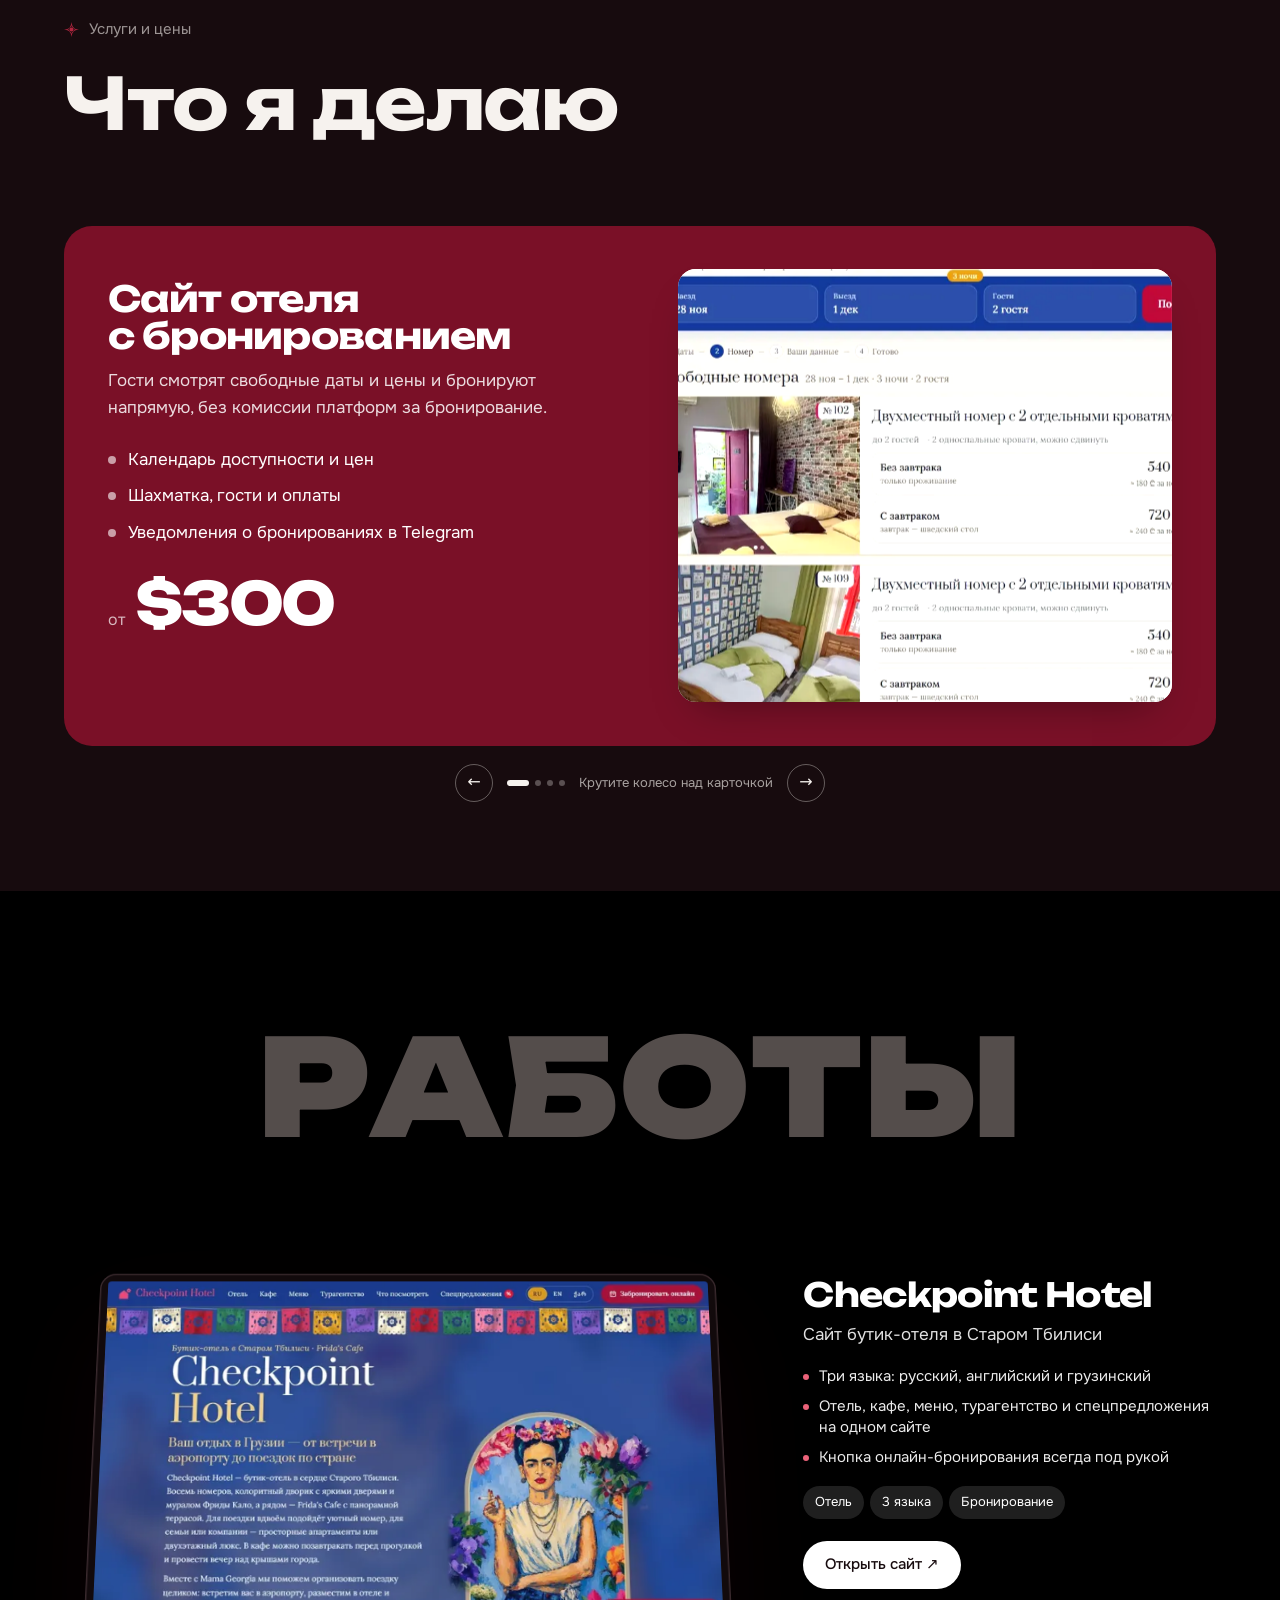
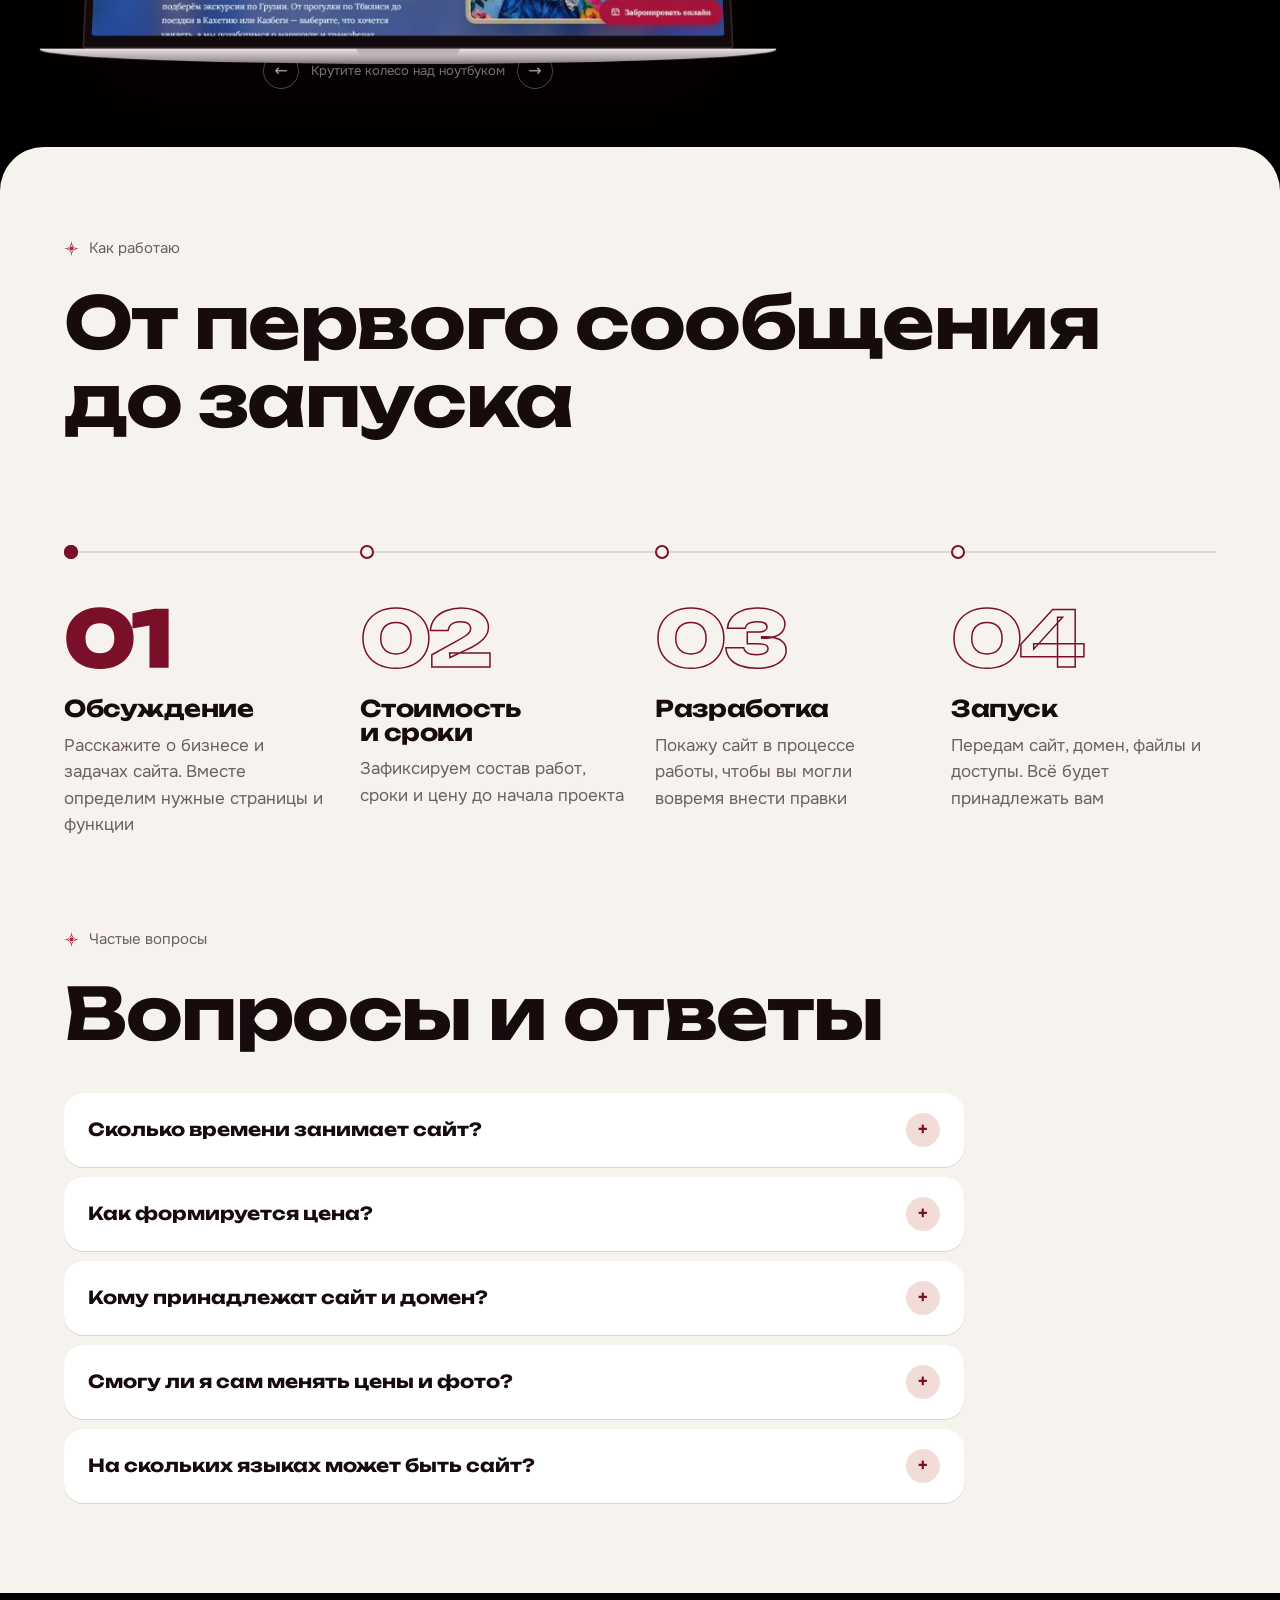
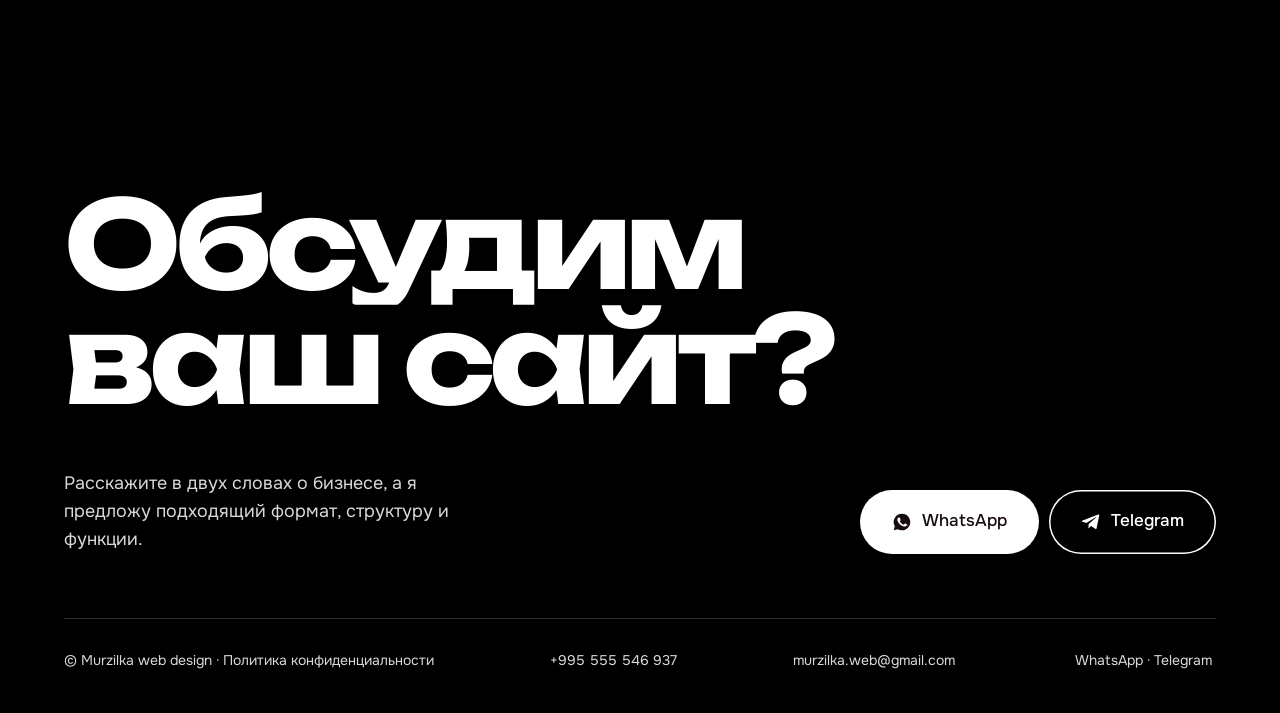
==== commit 38091d59: "Add contact email murzilka.web@gmail.com; tidy mobile footer Co-Authored-By: Claude Opus 5.5 <norepl" ====
--- a/new/index.html
+++ b/new/index.html
@@ -23,7 +23,7 @@
 <meta property="og:locale" content="ru_RU">
 <meta name="twitter:card" content="summary_large_image">
 <meta name="twitter:image" content="https://peresheina3001-crypto.github.io/murzilka/new/og-ru.jpg">
-<script type="application/ld+json">{"@context": "https://schema.org", "@type": "ProfessionalService", "name": "Murzilka web design", "url": "https://peresheina3001-crypto.github.io/murzilka/new/", "image": "https://peresheina3001-crypto.github.io/murzilka/new/og-ru.jpg", "description": "Мурзилка веб дизайн: сайты для отелей, кафе, туров и услуг в Грузии. Бронирование без комиссий, заявки в WhatsApp, своя CRM.", "telephone": "+995555546937", "areaServed": {"@type": "Country", "name": "Georgia"}, "priceRange": "$$", "sameAs": ["https://t.me/murzilka_studio", "https://wa.me/995555546937"], "knowsLanguage": ["ru", "en", "ka"]}</script>
+<script type="application/ld+json">{"@context": "https://schema.org", "@type": "ProfessionalService", "name": "Murzilka web design", "url": "https://peresheina3001-crypto.github.io/murzilka/new/", "image": "https://peresheina3001-crypto.github.io/murzilka/new/og-ru.jpg", "description": "Мурзилка веб дизайн: сайты для отелей, кафе, туров и услуг в Грузии. Бронирование без комиссий, заявки в WhatsApp, своя CRM.", "telephone": "+995555546937", "email": "murzilka.web@gmail.com", "areaServed": {"@type": "Country", "name": "Georgia"}, "priceRange": "$$", "sameAs": ["https://t.me/murzilka_studio", "https://wa.me/995555546937"], "knowsLanguage": ["ru", "en", "ka"]}</script>
 <!--/HEAD-->
 <script src="data.js"></script>
 <link rel="stylesheet" href="fonts.css">
@@ -460,6 +460,7 @@
 .qa p{padding:0 24px 22px;color:var(--mute);max-width:720px}
 .foot a{text-decoration:none;display:inline-flex;align-items:center;min-height:44px;padding:0 4px}
 .foot>span{display:inline-flex;align-items:center;min-height:44px}
+@media(max-width:700px){.foot{flex-direction:column;align-items:flex-start;gap:0}.foot>span{flex-wrap:wrap;min-height:40px}.foot a{padding:0 3px}.foot>span>a:first-child{padding-left:0}}
 
 /* mobile bar */
 .mbar{position:fixed;z-index:40;left:12px;right:12px;bottom:max(12px,env(safe-area-inset-bottom));display:none;gap:8px;padding:8px;border-radius:999px;background:rgba(23,11,14,.82);backdrop-filter:blur(14px);-webkit-backdrop-filter:blur(14px);transform:translateY(160%);transition:transform .5s cubic-bezier(.2,.8,.2,1)}
@@ -766,6 +767,7 @@
     <div class="foot">
       <span>© Murzilka web design · <a href="privacy.html">Политика конфиденциальности</a></span>
       <span>+995 555 546 937</span>
+      <span><a href="mailto:murzilka.web@gmail.com">murzilka.web@gmail.com</a></span>
       <span><a href="https://wa.me/995555546937">WhatsApp</a> · <a href="https://t.me/murzilka_studio">Telegram</a></span>
     </div>
   </div>
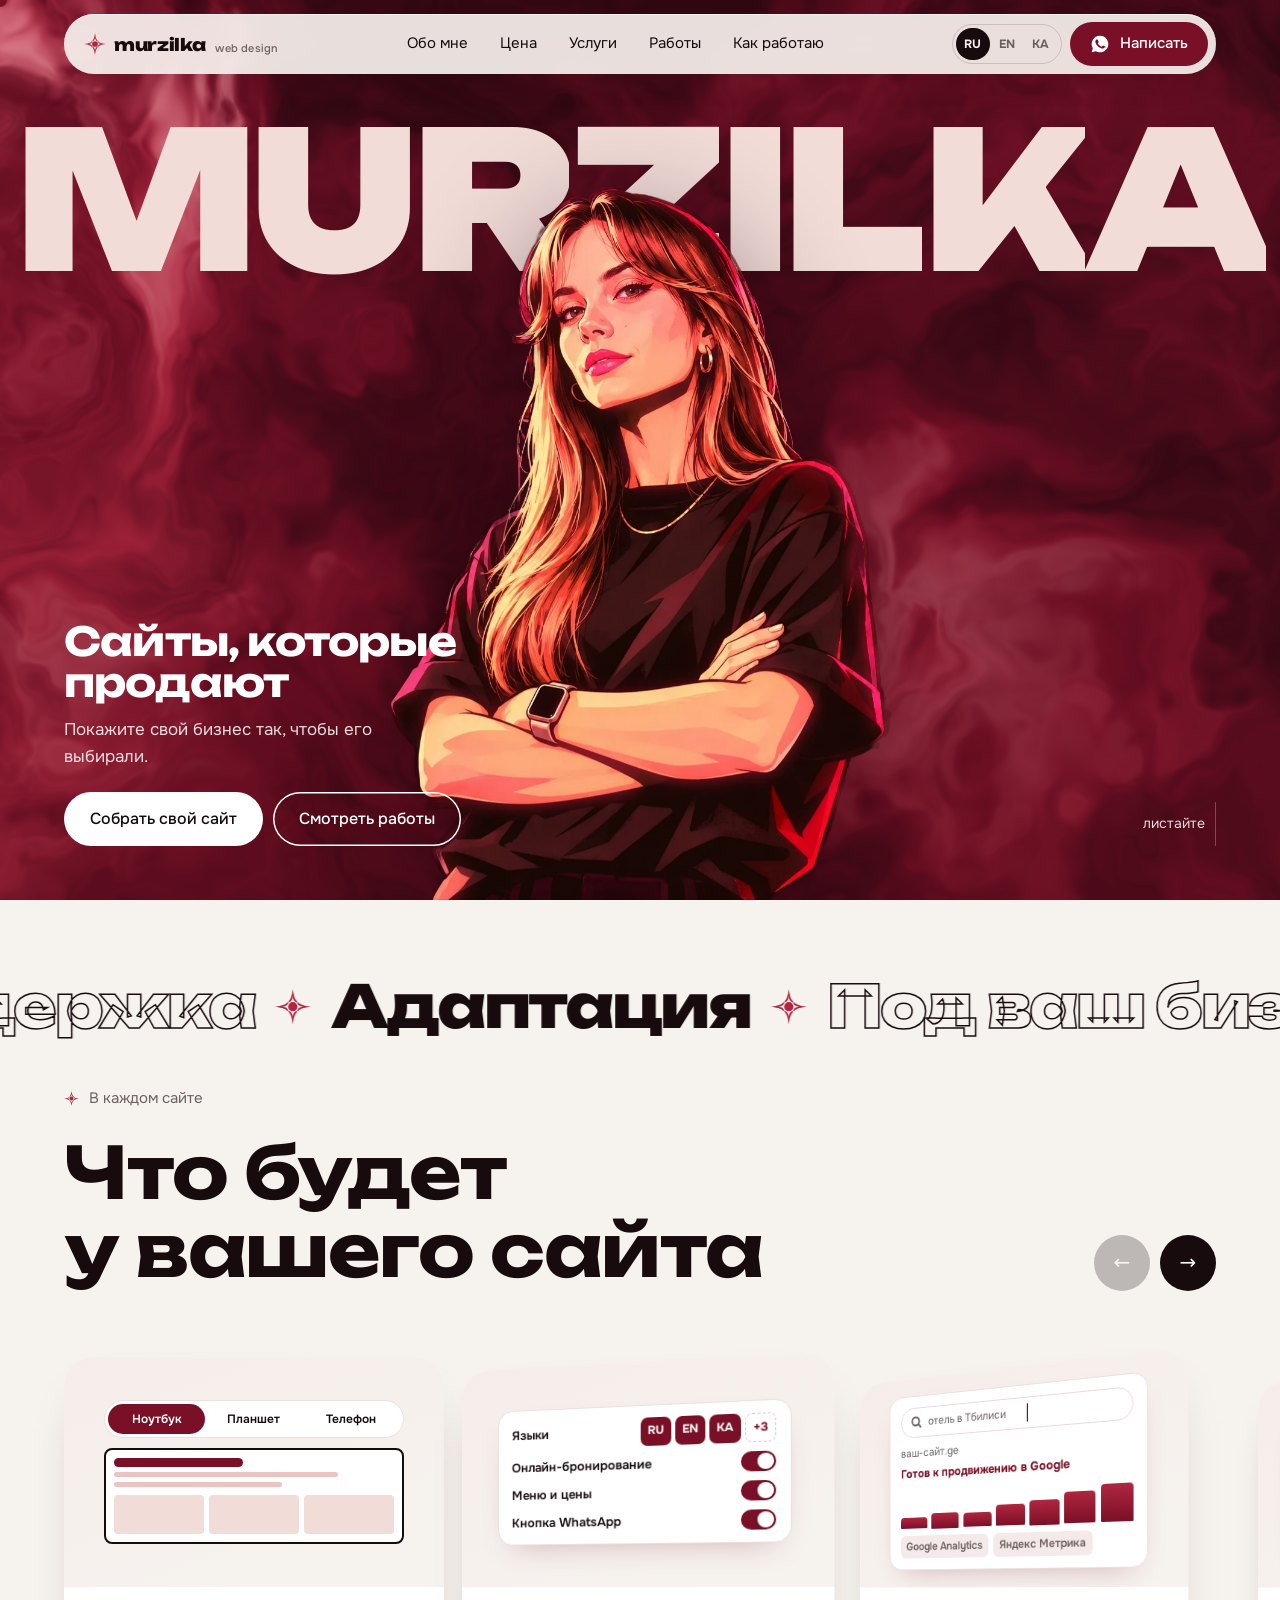
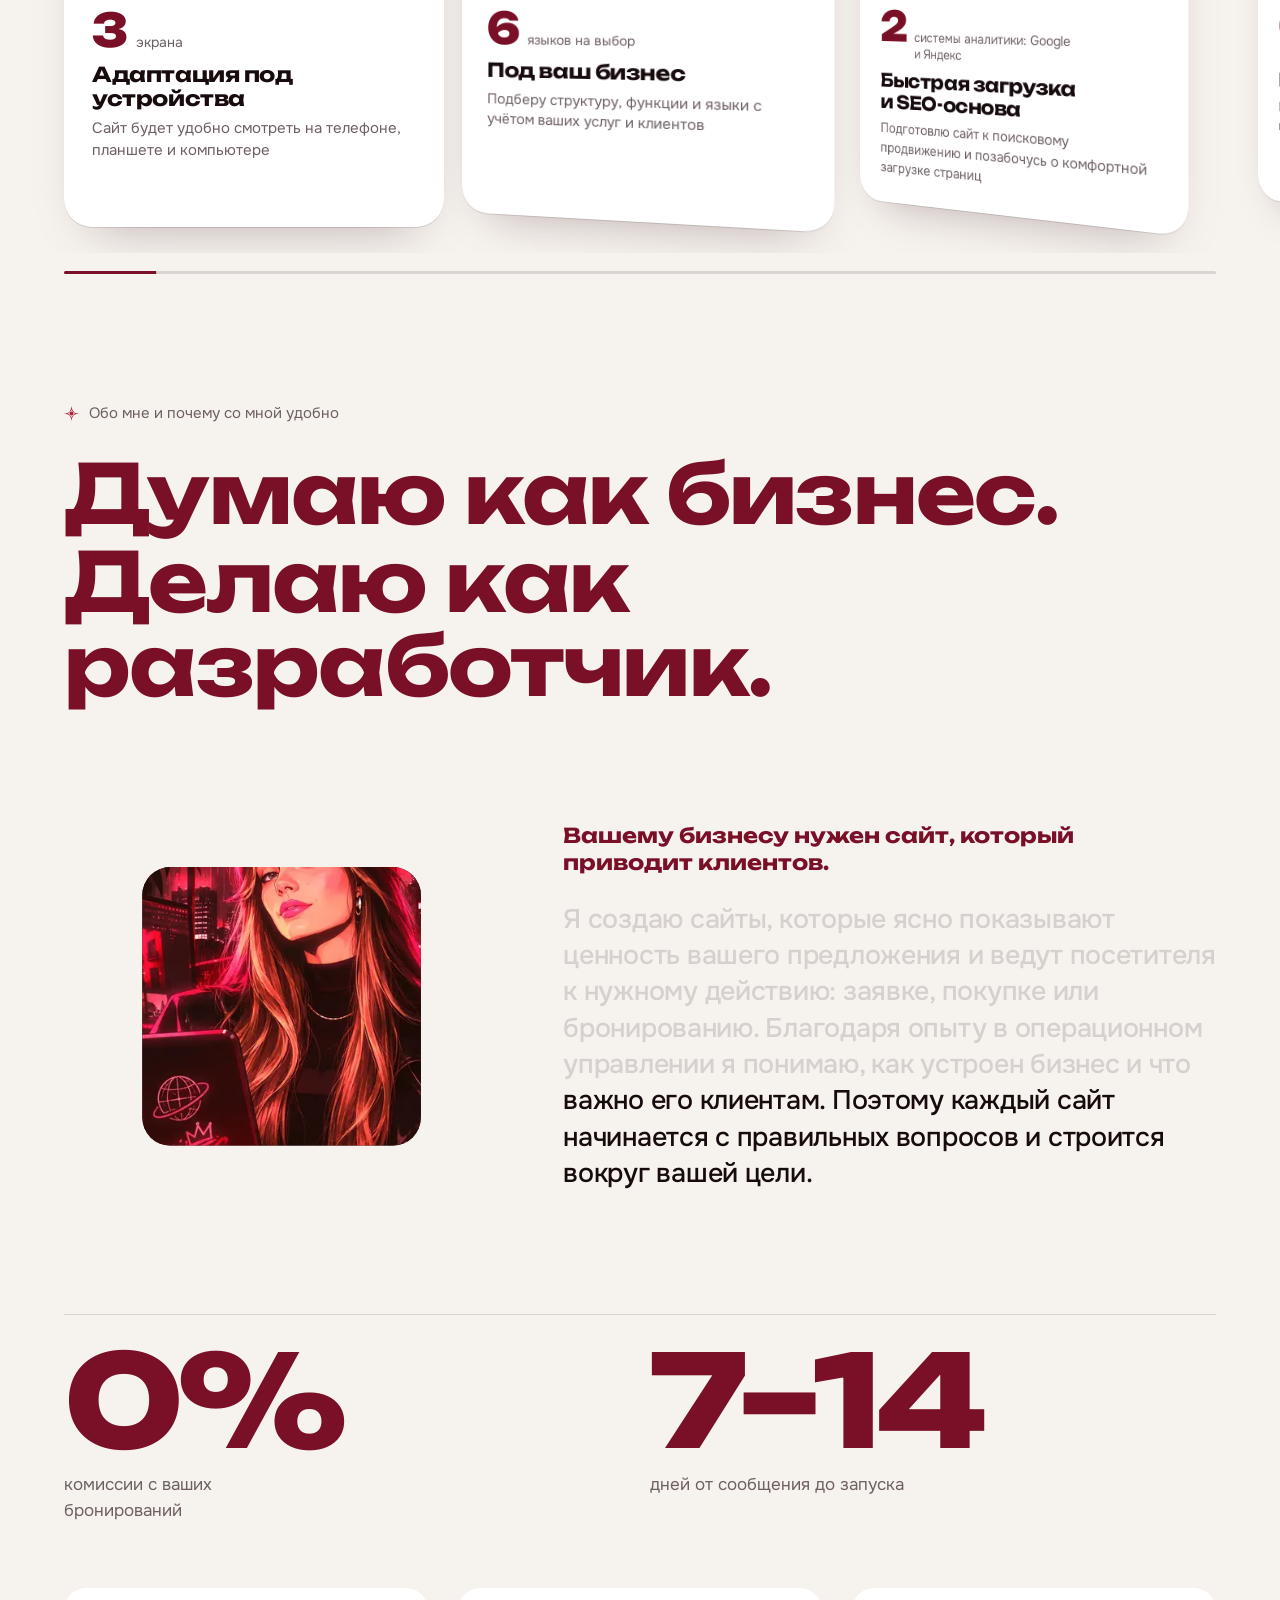
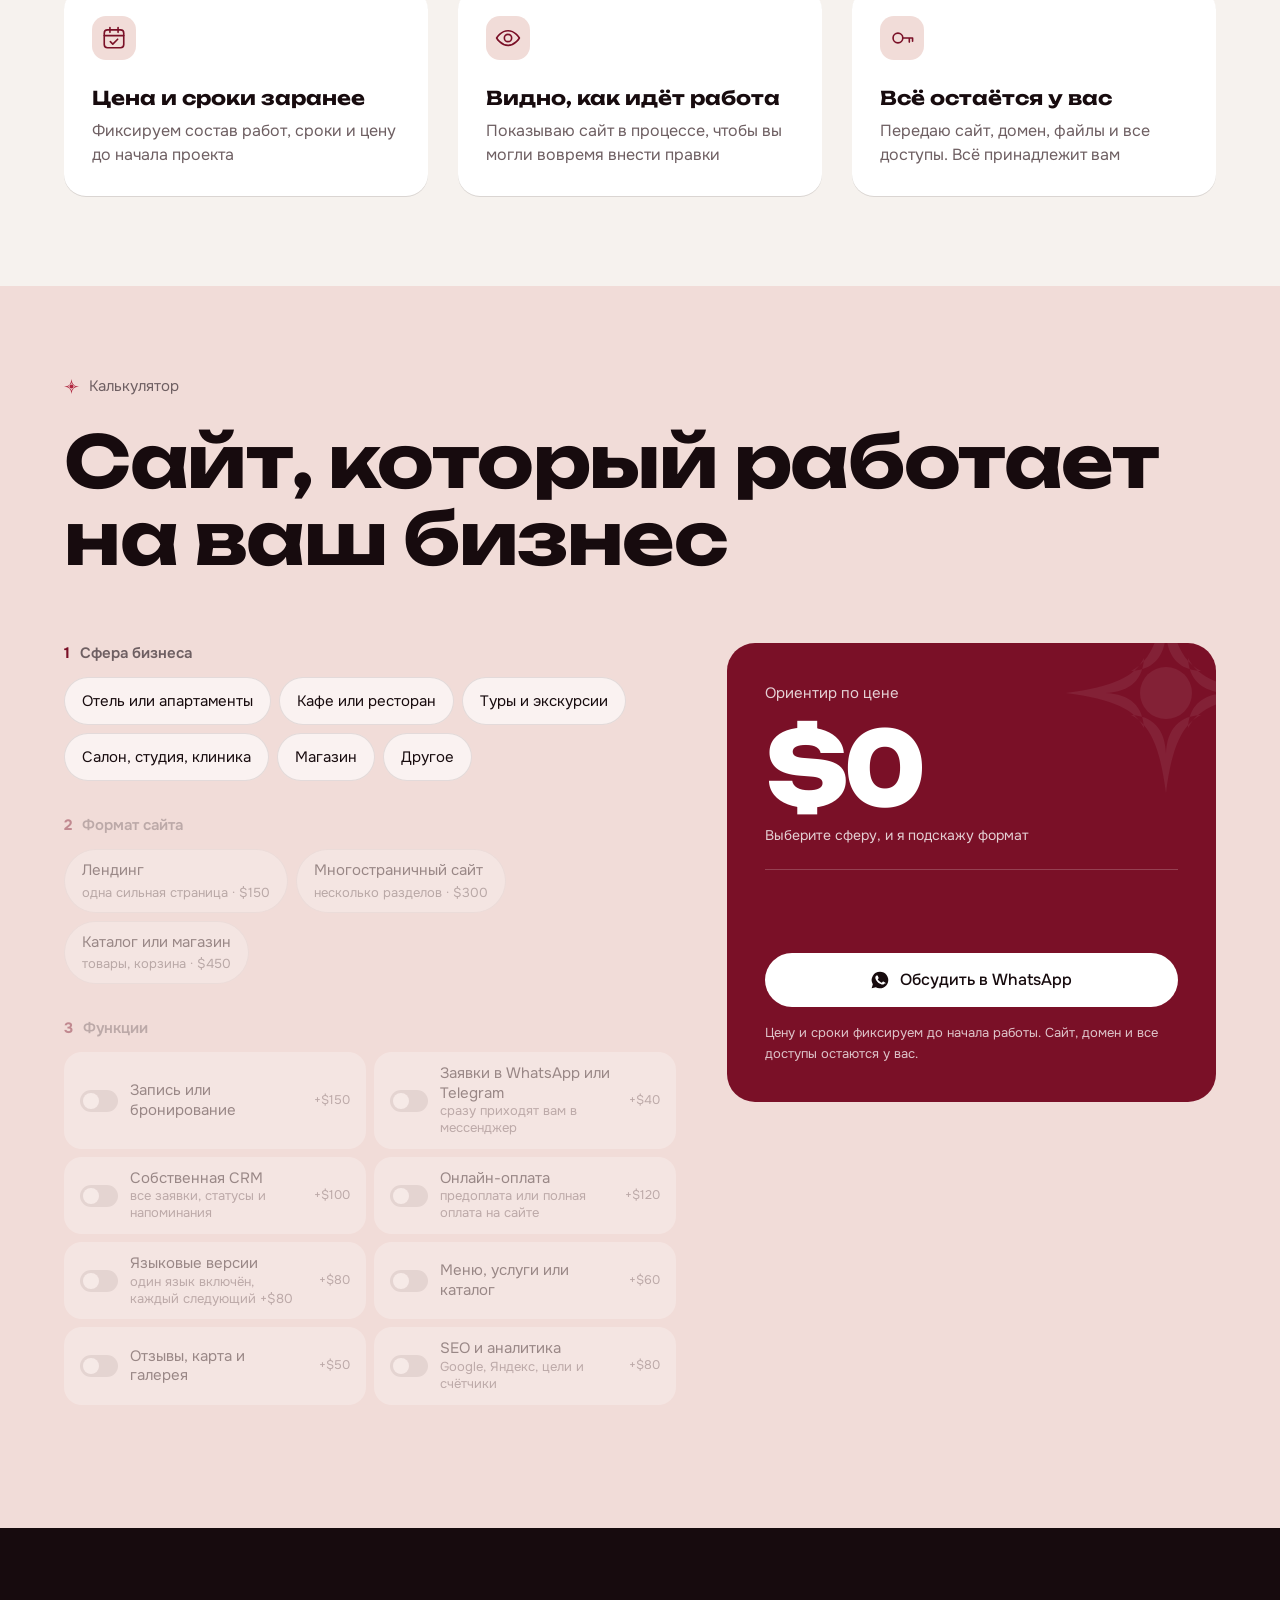
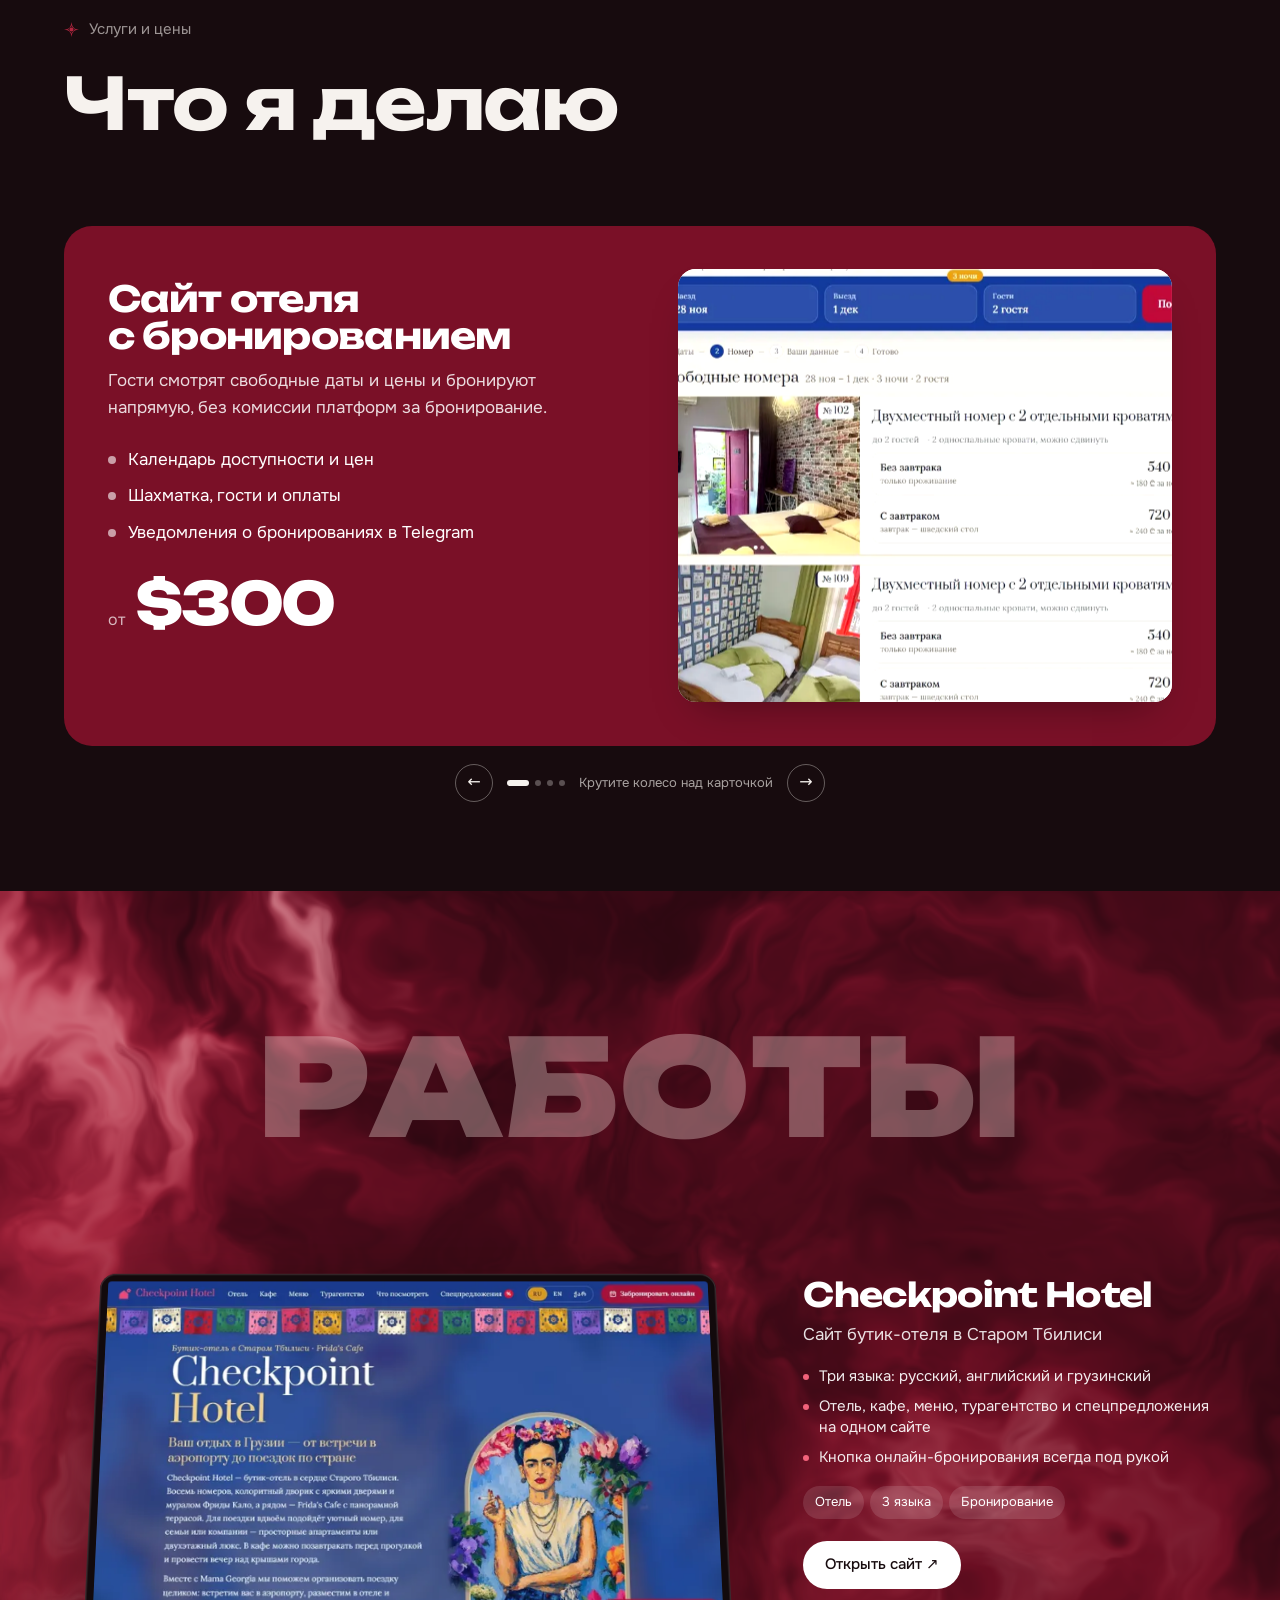
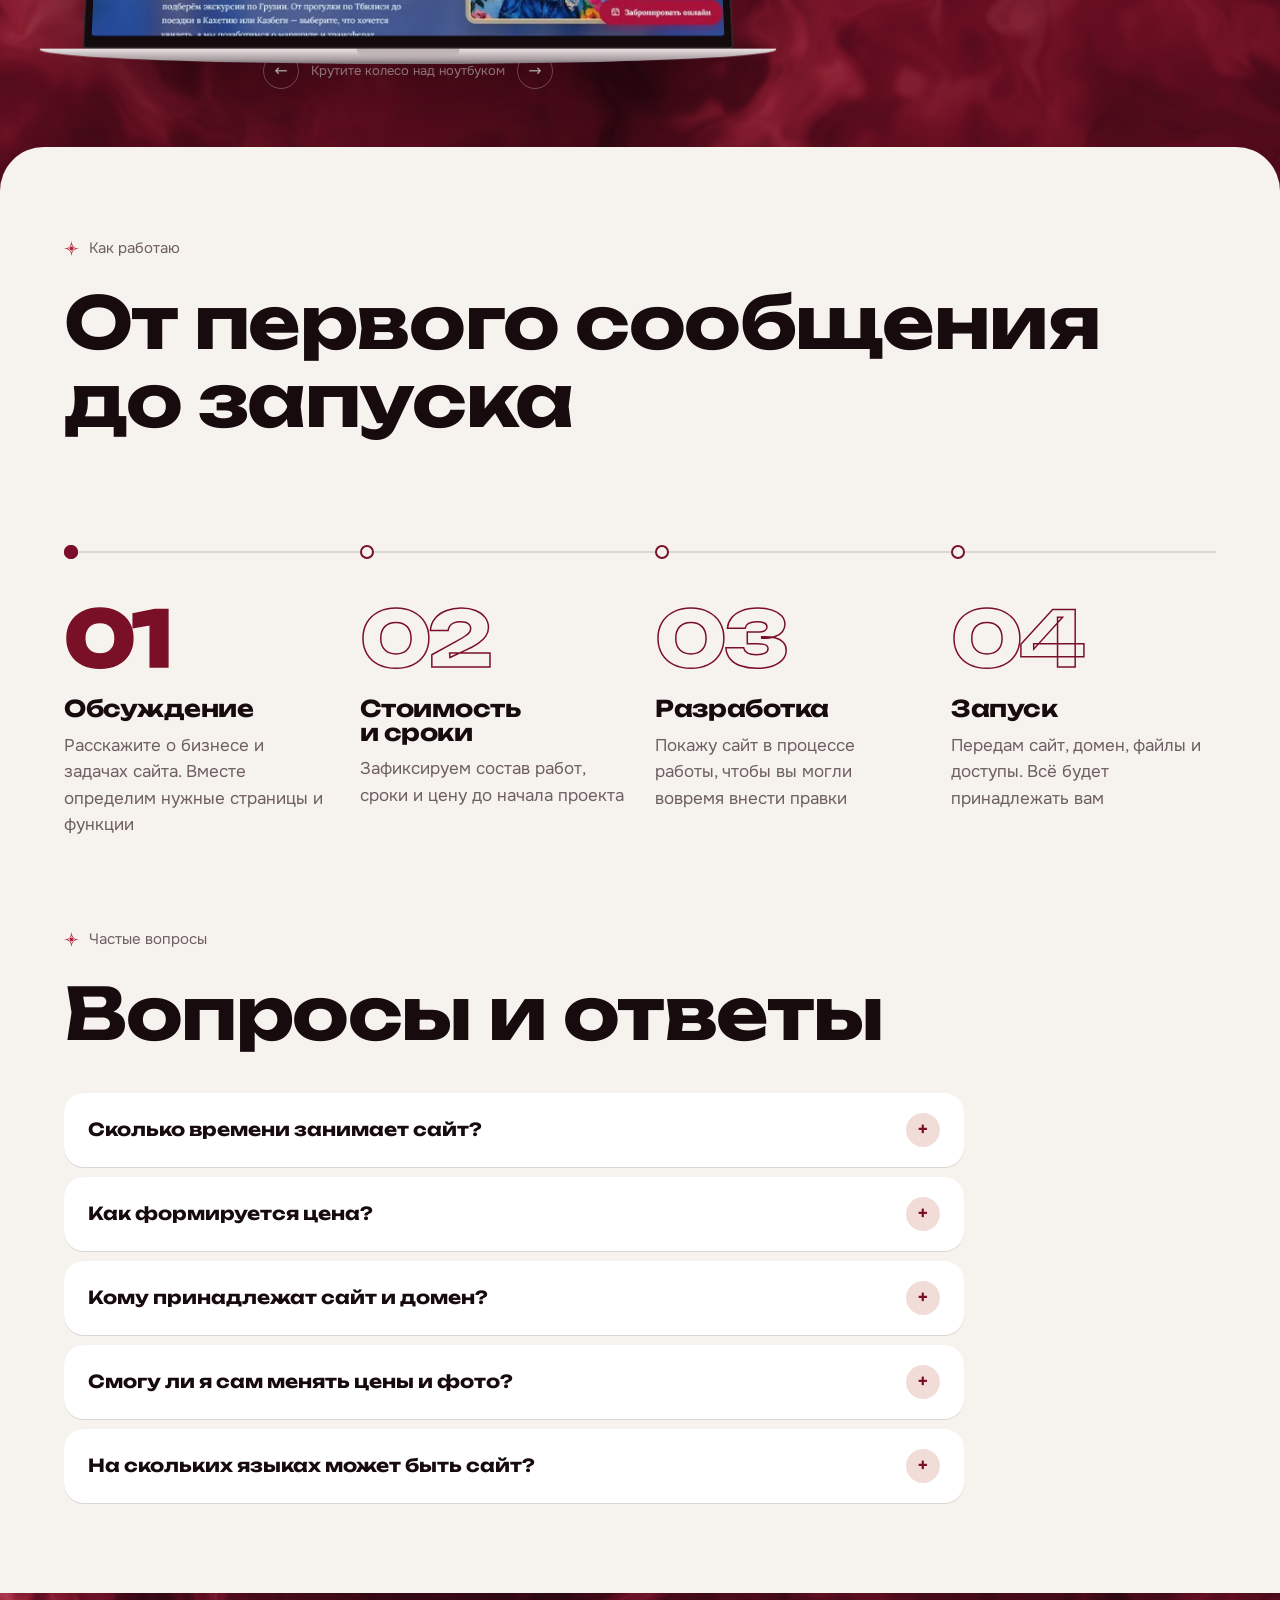
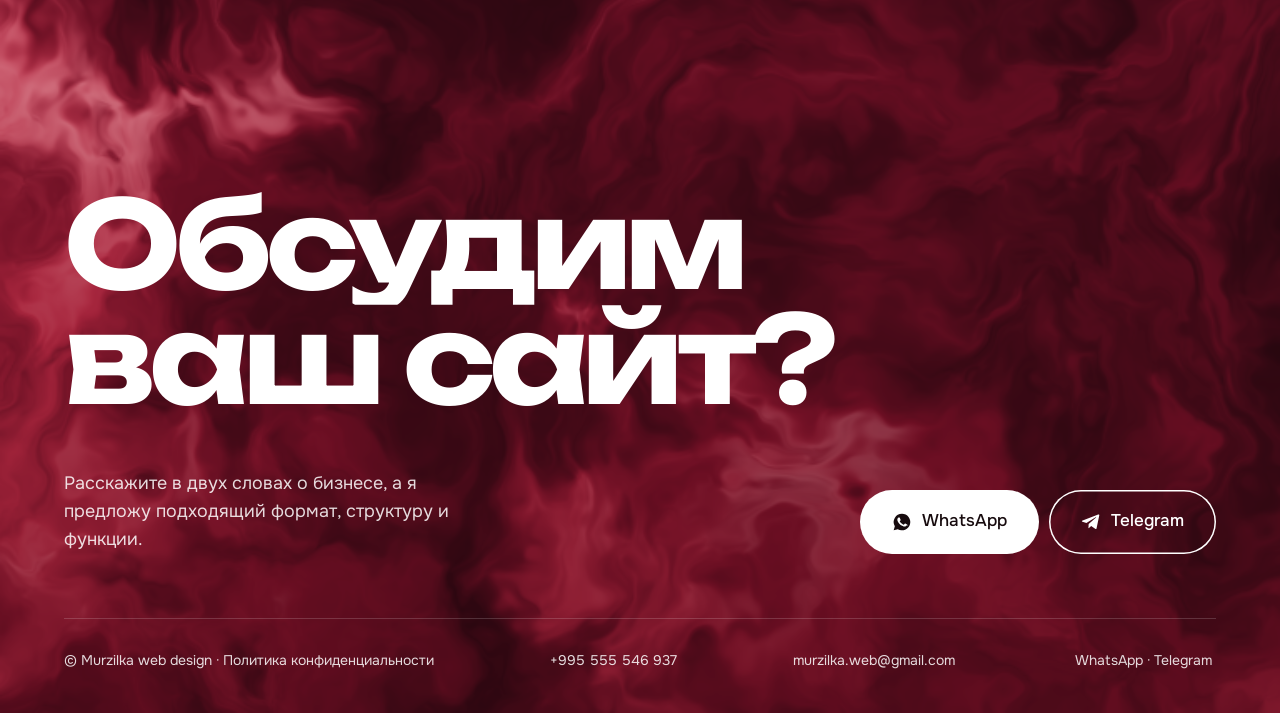
==== commit 8e0f6433: "Move new site to the root for murzilkaweb.com; old site to /old/ (noindex); /new/ redirects Co-Autho" ====
--- a/new/index.html
+++ b/new/index.html
@@ -1,1102 +1 @@
-<!DOCTYPE html>
-<html lang="ru">
-<head>
-<meta charset="utf-8">
-<meta name="viewport" content="width=device-width,initial-scale=1">
-<title>Murzilka web design — сайты, которые продают</title>
-<meta name="description" content="Мурзилка веб дизайн: сайты для отелей, кафе, туров и услуг в Грузии. Бронирование без комиссий, заявки в WhatsApp, своя CRM.">
-<link rel="icon" href="data:image/svg+xml,%3Csvg xmlns='http://www.w3.org/2000/svg' viewBox='0 0 40 40'%3E%3Crect width='40' height='40' rx='10' fill='%237A1027'/%3E%3Cpath fill='%23F1DCD8' d='M20 6c.9 7 2.5 10 5.2 11.4C22.5 18.6 21 21.6 20 28c-1-6.4-2.5-9.4-5.2-10.6C17.5 16 19.1 13 20 6Z'/%3E%3Cpath fill='%23F1DCD8' d='M6 20c7-.9 10-2.5 11.4-5.2C18.6 17.5 21.6 19 28 20c-6.4 1-9.4 2.5-10.6 5.2C16 22.5 13 20.9 6 20Z' opacity='.85'/%3E%3C/svg%3E">
-<!--HEAD-->
-<link rel="canonical" href="https://peresheina3001-crypto.github.io/murzilka/new/">
-<link rel="alternate" hreflang="ru" href="https://peresheina3001-crypto.github.io/murzilka/new/">
-<link rel="alternate" hreflang="en" href="https://peresheina3001-crypto.github.io/murzilka/new/en.html">
-<link rel="alternate" hreflang="ka" href="https://peresheina3001-crypto.github.io/murzilka/new/ka.html">
-<link rel="alternate" hreflang="x-default" href="https://peresheina3001-crypto.github.io/murzilka/new/">
-<meta property="og:type" content="website">
-<meta property="og:site_name" content="Murzilka web design">
-<meta property="og:title" content="Murzilka web design — сайты, которые продают">
-<meta property="og:description" content="Мурзилка веб дизайн: сайты для отелей, кафе, туров и услуг в Грузии. Бронирование без комиссий, заявки в WhatsApp, своя CRM.">
-<meta property="og:image" content="https://peresheina3001-crypto.github.io/murzilka/new/og-ru.jpg">
-<meta property="og:image:width" content="1200">
-<meta property="og:image:height" content="630">
-<meta property="og:url" content="https://peresheina3001-crypto.github.io/murzilka/new/">
-<meta property="og:locale" content="ru_RU">
-<meta name="twitter:card" content="summary_large_image">
-<meta name="twitter:image" content="https://peresheina3001-crypto.github.io/murzilka/new/og-ru.jpg">
-<script type="application/ld+json">{"@context": "https://schema.org", "@type": "ProfessionalService", "name": "Murzilka web design", "url": "https://peresheina3001-crypto.github.io/murzilka/new/", "image": "https://peresheina3001-crypto.github.io/murzilka/new/og-ru.jpg", "description": "Мурзилка веб дизайн: сайты для отелей, кафе, туров и услуг в Грузии. Бронирование без комиссий, заявки в WhatsApp, своя CRM.", "telephone": "+995555546937", "email": "murzilka.web@gmail.com", "areaServed": {"@type": "Country", "name": "Georgia"}, "priceRange": "$$", "sameAs": ["https://t.me/murzilka_studio", "https://wa.me/995555546937"], "knowsLanguage": ["ru", "en", "ka"]}</script>
-<!--/HEAD-->
-<script src="data.js"></script>
-<link rel="stylesheet" href="fonts.css">
-<style>
-/*
-VOICE  : уверенная студия, коротко и по делу, на «вы» к клиенту
-IDEA   : портфолио-журнал: огромное имя за портретом, ноутбук, в котором листаются живые проекты
-PICTURE: портрет Саши на живом винном тумане (WebGL), затем ноутбук с реальными сайтами
-COLOUR : бордовый (акцент, одна переменная) + молочный + почти чёрный
-TYPE   : Unbounded (заголовки) + Onest (текст)
-*/
-:root{
-  --accent:#7A1027;      /* бордовый: меняется здесь */
-  --accent-2:#B0263F;    /* светлее, для подсветок */
-  --deep:#2A0710;        /* самый тёмный винный */
-  --blush:#F1DCD8;       /* пудровый */
-  --paper:#F6F2EE;
-  --ink:#170B0E;
-  --mute:#6E5F62;
-  --line:rgba(23,11,14,.12);
-  --r:28px;
-  --pad:max(5vw,18px);
-  color-scheme:light;
-}
-*{box-sizing:border-box;min-width:0}
-html{scroll-padding-top:80px;-webkit-text-size-adjust:100%}
-html.lenis,html.lenis body{height:auto}
-.lenis.lenis-smooth{scroll-behavior:auto!important}
-body{margin:0;background:var(--paper);color:var(--ink);font:400 17px/1.55 'Onest',system-ui,sans-serif;overflow-x:hidden;overflow-x:clip;-webkit-font-smoothing:antialiased}
-img{display:block;max-width:100%}
-a{color:inherit}
-h1,h2,h3{font-family:'Unbounded',sans-serif;font-weight:700;line-height:1.02;letter-spacing:-.02em;margin:0;text-wrap:balance}
-p{margin:0}
-button{font:inherit;color:inherit;cursor:pointer}
-:focus-visible{outline:2px solid var(--accent-2);outline-offset:3px;border-radius:8px}
-.wrap{max-width:1320px;margin:0 auto;padding:0 var(--pad)}
-.star{display:inline-block;width:1em;height:1em;vertical-align:-.12em;color:var(--accent-2)}
-
-/* buttons */
-.btn{display:inline-flex;align-items:center;justify-content:center;gap:10px;min-height:54px;padding:0 26px;border-radius:999px;border:0;text-decoration:none;font-weight:500;font-size:16px;white-space:nowrap;position:relative;overflow:hidden;transition:transform .25s cubic-bezier(.2,.8,.2,1)}
-.btn:active{transform:scale(.97)}
-.btn svg{width:20px;height:20px;flex:none}
-.btn-main{background:var(--accent);color:#fff}
-.btn-light{background:#fff;color:var(--ink)}
-.btn-ghost{background:transparent;color:inherit;box-shadow:inset 0 0 0 1.5px currentColor}
-.btn span{position:relative;z-index:1;display:inline-flex;align-items:center;gap:10px}
-.btn::before{content:"";position:absolute;inset:0;background:var(--ink);transform:translateY(101%);border-radius:inherit;transition:transform .45s cubic-bezier(.7,0,.2,1)}
-.btn-light::before{background:var(--accent)}
-.btn-ghost::before{background:currentColor}
-@media(hover:hover){.btn:hover::before{transform:none}.btn-light:hover{color:#fff}.btn-ghost:hover span{color:var(--paper)}.hero .btn-ghost:hover span,.cta .btn-ghost:hover span{color:var(--deep)}}
-
-/* nav */
-.nav{position:fixed;z-index:50;top:14px;left:var(--pad);right:var(--pad);display:flex;align-items:center;justify-content:space-between;gap:12px;padding:8px 8px 8px 20px;border-radius:999px;background:rgba(246,242,238,.92);backdrop-filter:blur(14px) saturate(1.4);-webkit-backdrop-filter:blur(14px) saturate(1.4);box-shadow:0 1px 0 rgba(255,255,255,.6) inset,0 8px 30px rgba(42,7,16,.08);transition:transform .5s cubic-bezier(.7,0,.2,1)}
-.nav.hide{transform:translateY(-140%)}
-.logo{display:flex;align-items:center;gap:8px;font:800 17px/1 'Unbounded',sans-serif;text-decoration:none;letter-spacing:-.02em}
-.logo .star{width:22px;height:22px}
-.logo small{font:500 11px/1 'Onest',sans-serif;letter-spacing:.02em;opacity:.6;margin-left:2px;align-self:flex-end;padding-bottom:1px}
-.langs{display:flex;height:40px;padding:3px;border-radius:99px;border:1.5px solid rgba(23,11,14,.15)}
-.langs a{display:grid;place-items:center;min-width:34px;padding:0 6px;border-radius:99px;font:700 12px/1 'Onest',sans-serif;text-decoration:none;color:inherit;opacity:.6}
-.langs a:hover{opacity:1}
-.langs a.on{background:var(--ink);color:var(--paper);opacity:1}
-.logo small{white-space:nowrap}
-.mlangs{display:none}
-@media(max-width:560px){.nr .langs{display:none}.menu .mlangs{display:flex;align-self:flex-start;height:48px;border-color:rgba(255,255,255,.3);margin-top:10px}.menu .mlangs a{font-size:15px;min-width:52px;color:#fff;opacity:.7}.menu .mlangs a.on{background:#fff;color:var(--ink);opacity:1}}
-.nr{display:flex;align-items:center;gap:8px}
-
-.nav ul{display:flex;gap:4px;list-style:none;margin:0;padding:0}
-.nav ul a{display:block;padding:10px 14px;border-radius:999px;text-decoration:none;font-size:15px;transition:background .2s}
-.nav ul a:hover{background:rgba(122,16,39,.08)}
-.nav .btn{min-height:44px;padding:0 20px;font-size:15px}
-.burger{display:none;width:44px;height:44px;border-radius:50%;border:0;background:var(--ink);color:#fff;place-items:center}
-.burger i{display:block;width:16px;height:1.5px;background:currentColor;box-shadow:0 -5px 0 currentColor,0 5px 0 currentColor}
-.menu{position:fixed;inset:0;z-index:49;background:var(--deep);color:#fff;display:flex;flex-direction:column;justify-content:flex-end;padding:110px var(--pad) 40px;clip-path:inset(0 0 100% 0);transition:clip-path .7s cubic-bezier(.7,0,.2,1);visibility:hidden}
-.menu.open{clip-path:inset(0);visibility:visible}
-.menu>a{font:700 clamp(34px,10vw,56px)/1.1 'Unbounded',sans-serif;text-decoration:none;display:block;padding:6px 0}
-.menu .row{display:flex;gap:10px;margin-top:32px;flex-wrap:wrap}
-.menu .row a{font:500 16px 'Onest',sans-serif;flex:1}
-
-/* preloader */
-.pre{position:fixed;inset:0;z-index:100;background:var(--deep);color:var(--blush);display:grid;place-items:center}
-.pre b{font:800 clamp(56px,12vw,160px)/1 'Unbounded',sans-serif;letter-spacing:-.04em;font-variant-numeric:tabular-nums}
-.pre .star{position:absolute;bottom:40px;width:34px;height:34px;color:var(--blush);animation:spin 3s linear infinite}
-@keyframes spin{to{transform:rotate(360deg)}}
-
-/* hero */
-.hero{position:relative;height:100vh;height:100svh;overflow:hidden;color:#fff;background:radial-gradient(120% 80% at 70% 20%,var(--accent-2),var(--accent) 40%,var(--deep))}
-.hero canvas{position:absolute;inset:0;width:100%;height:100%}
-.grain{position:absolute;inset:0;pointer-events:none;opacity:.18;mix-blend-mode:overlay;background-image:url("data:image/svg+xml,%3Csvg xmlns='http://www.w3.org/2000/svg' width='160' height='160'%3E%3Cfilter id='n'%3E%3CfeTurbulence baseFrequency='.9' numOctaves='2' stitchTiles='stitch'/%3E%3C/filter%3E%3Crect width='100%25' height='100%25' filter='url(%23n)'/%3E%3C/svg%3E")}
-.name{position:absolute;left:0;right:0;top:13vh;text-align:center;font:900 clamp(40px,15vw,280px)/.86 'Unbounded',sans-serif;letter-spacing:-.05em;white-space:nowrap;color:var(--blush);user-select:none}
-.name .ch{display:inline-block;will-change:transform}
-.name .mk{display:inline-block;overflow:hidden;vertical-align:top;padding-bottom:.04em}
-.sasha{position:absolute;left:50%;bottom:0;height:min(84vh,1100px);height:min(84svh,1100px);transform:translateX(-50%)}.sasha>div,.sasha img{height:100%;width:auto;max-width:none;will-change:transform}.sasha img{filter:drop-shadow(0 30px 60px rgba(20,0,6,.45))}
-.hero-copy{position:absolute;z-index:2;left:var(--pad);bottom:clamp(28px,6vh,60px);max-width:440px}
-.eyebrow{display:inline-flex;align-items:center;gap:8px;font-size:14px;opacity:.85;margin-bottom:14px}
-.hero h1{font-size:clamp(30px,3.1vw,48px)}
-.hero-copy p{margin:14px 0 22px;opacity:.85;max-width:320px}
-.hero-btns{display:flex;gap:10px;flex-wrap:wrap}
-.hero-side{position:absolute;right:var(--pad);bottom:clamp(28px,6vh,60px);text-align:right;font-size:14px;opacity:.85;display:flex;flex-direction:column;align-items:flex-end;gap:14px}
-.scroll-hint{display:flex;align-items:center;gap:10px}
-.scroll-hint i{display:block;width:1.5px;height:44px;background:rgba(255,255,255,.3);position:relative;overflow:hidden}
-.scroll-hint i::after{content:"";position:absolute;left:0;top:-50%;width:100%;height:50%;background:#fff;animation:drip 1.8s cubic-bezier(.7,0,.3,1) infinite}
-@keyframes drip{to{top:110%}}
-
-/* works scene */
-.works{position:relative;overflow:hidden;color:#fff;background:radial-gradient(120% 80% at 30% 30%,var(--accent-2),var(--accent) 40%,var(--deep))}
-.works canvas{position:absolute;inset:0;width:100%;height:100%}
-
-
-.wpin{position:relative;z-index:2;min-height:100vh;min-height:100svh;max-width:1400px;margin:0 auto;padding:96px var(--pad) 60px;display:grid;grid-template-columns:minmax(0,1.25fr) minmax(0,.75fr);grid-template-rows:auto 1fr;column-gap:clamp(30px,4vw,70px);row-gap:clamp(16px,3vh,40px);align-items:center}
-.wname{grid-column:1/-1;align-self:start;text-align:center;font:900 clamp(44px,10.5vw,190px)/.9 'Unbounded',sans-serif;letter-spacing:-.1em;white-space:nowrap;color:var(--blush);user-select:none;pointer-events:none}
-.wname span{display:inline-block}
-.whint{display:flex;align-items:center;justify-content:center;gap:12px;margin-top:12px;font-size:13px;color:rgba(255,255,255,.7)}
-.whint button{width:36px;height:36px;border-radius:50%;border:1.5px solid rgba(255,255,255,.4);background:none;color:#fff;font-size:16px;cursor:pointer;transition:background .3s,opacity .3s}
-.whint button:hover{background:rgba(255,255,255,.15)}
-.whint button:disabled{opacity:.3;cursor:default}
-.dots i{cursor:pointer}
-.laptop{touch-action:pan-y}
-.wlap{min-width:0}
-.laptop{position:relative;width:min(100%,(100vh - 330px)*1.6);min-width:min(100%,420px);margin:0 auto;will-change:transform}
-.dots{display:flex;gap:8px;justify-content:center;margin-top:26px}
-.dots i{width:6px;height:6px;border-radius:9px;background:rgba(255,255,255,.35);transition:width .4s,background .4s}
-.dots i.on{width:26px;background:#fff}
-.wdet{position:relative;min-height:460px}
-.cap{position:absolute;inset:0;display:flex;flex-direction:column;justify-content:center;opacity:0;transform:translateY(24px);transition:opacity .45s,transform .6s cubic-bezier(.2,.8,.2,1);pointer-events:none}
-.cap.on{opacity:1;transform:none;pointer-events:auto}
-.wd .n{font:600 14px/1 'Onest';opacity:.7;margin-bottom:14px}
-.wd h3{font-size:clamp(26px,2.6vw,40px);margin-bottom:10px}
-.wd .lead{opacity:.88;font-size:17px;margin-bottom:18px}
-.wd ul{list-style:none;padding:0;margin:0 0 18px;display:grid;gap:9px}
-.wd li{display:flex;gap:10px;font-size:15px;line-height:1.4;opacity:.92}
-.wd li::before{content:"";flex:none;width:6px;height:6px;margin-top:8px;border-radius:50%;background:#ff6b84}
-.tags{display:flex;flex-wrap:wrap;gap:6px;margin-bottom:22px}
-.tags span{font-size:13px;padding:6px 12px;border-radius:99px;background:rgba(255,255,255,.12);white-space:nowrap}
-.wd .btn{align-self:flex-start;min-height:48px;padding:0 22px;font-size:15px}
-.wlist{display:none;position:relative;z-index:2;padding:110px var(--pad) 90px;gap:22px}
-.wlist .h2{color:#fff;margin-bottom:8px}
-.wcard{background:rgba(255,255,255,.07);border:1px solid rgba(255,255,255,.14);border-radius:24px;padding:12px 12px 22px}
-.wcard .shot{position:relative;border-radius:14px;overflow:hidden;aspect-ratio:16/10;margin-bottom:18px;background:#0c0607}
-.wcard .shot img{position:absolute;inset:0;width:100%;height:100%;object-fit:cover;object-position:top}
-.wcard .wd{padding:0 8px}
-@media(max-width:900px){
-  .wpin{grid-template-columns:minmax(0,1fr);align-content:center;gap:14px;padding:78px var(--pad) 20px}
-  .wname{font-size:14.5vw;margin-top:6px}
-  .laptop{width:100%}
-  .lid{position:relative;border-radius:24px;padding:12px;box-shadow:0 0 0 1.5px #3a2a2e inset,0 30px 70px rgba(20,0,6,.5)}
-  .lid::after{content:"";position:absolute;top:4px;left:50%;width:5px;height:5px;margin-left:-2.5px;border-radius:50%;background:#3a2a2e}
-  .screen{aspect-ratio:4/3;border-radius:12px}
-  .base{display:none}
-  .dots{margin-top:14px}
-  .wdet{min-height:330px}
-  .cap{justify-content:flex-start}
-  .wd .n{margin-bottom:8px}
-  .wd h3{font-size:24px;margin-bottom:6px}
-  .wd .lead{font-size:15px;margin-bottom:10px}
-  .wd ul{gap:5px;margin-bottom:12px}
-  .wd li{font-size:14px}
-  .tags{margin-bottom:14px}
-  .tags span{font-size:12px;padding:5px 10px}
-  .wd .btn{min-height:44px}
-}
-@media(max-width:900px) and (max-height:740px){.wd ul{display:none}.wdet{min-height:220px}}
-.nogs .wpin{display:none}.nogs .wlist{display:grid}
-.lid{background:#120a0c;border-radius:clamp(10px,1.4vw,20px) clamp(10px,1.4vw,20px) 4px 4px;padding:1.3% 1.3% 2%;box-shadow:0 0 0 1.5px #3a2a2e inset,0 50px 120px rgba(20,0,6,.55)}
-.screen{position:relative;aspect-ratio:16/9.4;overflow:hidden;border-radius:4px;background:#0c0607}
-.screen img{position:absolute;inset:0;width:100%;height:100%;object-fit:cover;object-position:top center;will-change:clip-path}
-.base{position:relative;height:clamp(8px,1.2vw,18px);margin:0 -6.5%;background:linear-gradient(#e9e2e3,#a99ea1 70%,#7a6f72);border-radius:0 0 50% 50%/0 0 100% 100%}
-.base::before{content:"";position:absolute;left:50%;top:0;width:14%;height:40%;transform:translateX(-50%);background:#bfb4b6;border-radius:0 0 10px 10px}
-/* static works list (reduced motion) */
-.wgrid{display:grid;grid-template-columns:repeat(auto-fill,minmax(280px,1fr));gap:24px;margin-top:40px}
-.wgrid a{text-decoration:none}.wgrid img{border-radius:16px;aspect-ratio:16/10;object-fit:cover;object-position:top;width:100%;margin-bottom:12px}.wgrid b{display:block;font:700 18px 'Unbounded'}.wgrid span{color:var(--mute)}
-
-/* sections */
-section{position:relative}
-.band{padding:clamp(56px,7vw,110px) 0}
-.kicker{display:flex;align-items:center;gap:10px;font-size:15px;color:var(--mute);margin-bottom:26px}
-.h2{font-size:clamp(36px,5.6vw,86px)}
-.h2 .ln{display:block;overflow:hidden;padding-bottom:.06em}
-.h2 .ln>span{display:block}
-
-/* manifesto */
-.mani h2{font-size:clamp(34px,6.4vw,104px);color:var(--accent)}
-.mgrid{display:grid;grid-template-columns:minmax(0,.8fr) minmax(0,1.2fr);gap:clamp(28px,5vw,80px);align-items:center;margin-top:clamp(40px,6vw,80px)}
-.mani .big{font:500 clamp(21px,2.1vw,32px)/1.35 'Onest',sans-serif;letter-spacing:-.01em;margin-top:24px}
-.mani .big .w{opacity:.14;transition:none}
-.mani .lead{font:700 clamp(18px,1.6vw,24px)/1.35 'Unbounded';color:var(--accent);max-width:640px}
-.stats{display:grid;grid-template-columns:repeat(2,minmax(0,1fr));gap:20px;margin-top:clamp(50px,7vw,100px);border-top:1px solid var(--line)}
-.stat{padding-top:28px}
-.stat b{display:block;font:800 clamp(64px,10vw,170px)/.9 'Unbounded';letter-spacing:-.05em;color:var(--accent);white-space:nowrap}
-.stat>span{display:block;margin-top:14px;color:var(--mute);max-width:260px}
-
-/* services */
-.svcs{background:var(--ink);color:var(--paper)}
-.svcs .kicker{color:rgba(246,242,238,.6)}
-.svc-list{display:grid;margin-top:clamp(30px,4vw,56px);padding-top:30px;touch-action:pan-y}
-.sctl{display:flex;align-items:center;justify-content:center;gap:14px;margin-top:18px;font-size:13px;color:rgba(246,242,238,.65)}
-.sctl button{width:38px;height:38px;border-radius:50%;border:1.5px solid rgba(246,242,238,.35);background:none;color:var(--paper);font-size:16px;cursor:pointer;transition:background .3s,opacity .3s}
-.sctl button:hover{background:rgba(255,255,255,.1)}.sctl button:disabled{opacity:.3;cursor:default}
-.sdots{display:flex;gap:6px}.sdots i{width:6px;height:6px;border-radius:9px;background:rgba(246,242,238,.3);cursor:pointer;transition:width .3s,background .3s}.sdots i.on{width:22px;background:var(--paper)}
-.svc{grid-area:1/1;position:relative;min-height:min(58vh,520px);border-radius:var(--r);padding:clamp(24px,3.4vw,52px);display:grid;grid-template-columns:minmax(0,1.05fr) minmax(0,1fr);gap:clamp(24px,4vw,60px);transform-origin:50% 0;overflow:hidden}
-.svc:nth-child(1){background:var(--accent);color:#fff}
-.svc:nth-child(2){background:var(--blush);color:var(--ink)}
-.svc:nth-child(3){background:var(--paper);color:var(--ink)}
-.svc:nth-child(4){background:#2B1A1E;color:var(--paper)}
-.svc .top{display:flex;justify-content:space-between;align-items:flex-start;gap:16px}
-.svc .num{font:600 15px 'Onest';opacity:.7}
-.svc h3{font-size:clamp(26px,2.8vw,44px);margin:12px 0 14px}
-.svc .d{opacity:.85;max-width:480px}
-.svc ul{list-style:none;padding:0;margin:26px 0 0;display:grid;gap:10px}
-.svc li{display:flex;gap:12px;align-items:flex-start}
-.svc li::before{content:"";flex:none;width:8px;height:8px;margin-top:9px;border-radius:50%;background:currentColor;opacity:.6}
-.price{margin-top:30px;display:flex;align-items:baseline;gap:10px}
-.price small{font-size:16px;opacity:.7}
-.price b{font:800 clamp(44px,4.6vw,72px)/.9 'Unbounded';letter-spacing:-.04em}
-.svc .vis{position:relative;border-radius:calc(var(--r) - 10px);overflow:hidden;min-height:260px;background:#fff;box-shadow:0 20px 40px -20px rgba(0,0,0,.4)}
-.svc .vis img{position:absolute;inset:0;width:100%;height:100%;object-fit:cover;object-position:top left;transform:scale(1.15);will-change:transform;filter:saturate(1.12) contrast(1.05) brightness(1.05)}
-.crm{position:absolute;inset:0;padding:clamp(18px,2.4vw,30px);display:flex;flex-direction:column;gap:10px;background:linear-gradient(160deg,#3a2328,#1d1013)}
-.crm .hd{display:flex;justify-content:space-between;font-size:14px;opacity:.75;margin-bottom:6px}
-.crm .row{display:flex;justify-content:space-between;align-items:center;gap:10px;padding:14px 16px;border-radius:14px;background:rgba(255,255,255,.06)}
-.crm .row b{font-weight:500}
-.tag{font-size:13px;padding:6px 12px;border-radius:999px;white-space:nowrap}
-.crm .ping{margin-top:auto;align-self:flex-end;display:flex;gap:10px;align-items:center;background:#fff;color:var(--ink);padding:12px 16px;border-radius:16px 16px 4px 16px;font-size:14px;box-shadow:0 20px 40px rgba(0,0,0,.3)}
-
-/* features marquee */
-.feat{padding-top:clamp(44px,6vw,80px);overflow:hidden}
-.marq{display:flex;width:max-content;white-space:nowrap;font:800 clamp(30px,4.6vw,70px)/1 'Unbounded';letter-spacing:-.04em;will-change:transform}
-.marq span{flex:none;display:inline-flex;align-items:center;gap:.35em;padding-right:.35em}
-.marq .o{color:transparent;-webkit-text-stroke:1.5px var(--ink)}
-.marq .star{width:.6em;height:.6em}
-.fpin{position:relative;padding:clamp(30px,4vw,60px) 0 clamp(20px,3vw,50px)}
-.fhead{display:flex;flex-wrap:wrap;justify-content:space-between;align-items:flex-end;gap:20px}
-.farrows{display:flex;gap:10px}
-.farrows button{width:56px;height:56px;border-radius:50%;border:0;background:var(--ink);color:#fff;font-size:20px;transition:transform .2s,background .2s,opacity .2s}
-.farrows button:active{transform:scale(.94)}
-.farrows button:disabled{opacity:.25;cursor:default}
-@media(hover:hover){.farrows button:not(:disabled):hover{background:var(--accent)}}
-.ftrack-w{position:relative;margin-top:clamp(28px,4vw,50px)}
-.ftrack{display:flex;gap:18px;overflow-x:auto;overflow-y:hidden;scroll-snap-type:x mandatory;padding:16px var(--pad) 26px;scroll-padding-inline:var(--pad);scrollbar-width:none;cursor:grab;user-select:none;-webkit-user-select:none;-webkit-overflow-scrolling:touch;overscroll-behavior-x:contain}
-.ftrack::-webkit-scrollbar{display:none}
-.ftrack.drag{cursor:grabbing;scroll-snap-type:none}
-.ftrack.drag .fc{pointer-events:none}
-@media(min-width:1320px){.ftrack{padding-inline:calc((100vw - 1320px)/2 + var(--pad));scroll-padding-inline:calc((100vw - 1320px)/2 + var(--pad))}}
-.fc{position:relative;overflow:hidden;-webkit-backface-visibility:hidden;backface-visibility:hidden;flex:0 0 min(80vw,380px);scroll-snap-align:start;border-radius:var(--r);background:#fff;color:var(--ink);display:flex;flex-direction:column;transform-origin:0% 50%;will-change:transform;box-shadow:0 1px 0 var(--line),0 24px 50px -30px rgba(42,7,16,.35)}
-.fimg{position:relative;height:clamp(170px,26vh,230px);background:linear-gradient(160deg,var(--blush),#fff 85%);display:grid;place-items:center;overflow:hidden}
-.ill{width:92%;height:92%;overflow:visible}
-.ill .a{fill:var(--accent)}.ill .b{fill:#e9c4c3}.ill .w{fill:#fff}.ill .o{opacity:.35}
-.ill .sh{filter:drop-shadow(0 6px 10px rgba(122,16,39,.16))}
-.ill .l{fill:none;stroke:var(--accent);stroke-width:3;stroke-linecap:round;stroke-linejoin:round}
-.ill text{font:600 13px 'Onest',sans-serif;text-anchor:middle}.ill .tw{fill:#fff}.ill .ta{fill:var(--accent)}
-.ill .cursor{fill:var(--ink);stroke:#fff;stroke-width:2}
-.ill .float{animation:float 4s ease-in-out infinite}
-@keyframes float{50%{transform:translateY(-6px)}}
-.fc.on .grow{transform-box:fill-box;transform-origin:50% 100%;animation:grow 1s cubic-bezier(.2,.8,.2,1) both}
-@keyframes grow{from{transform:scaleY(.1)}}
-.ill .draw{stroke-dasharray:1;stroke-dashoffset:1}
-.fc.on .draw{animation:draw 1.4s .4s ease forwards}
-@keyframes draw{to{stroke-dashoffset:0}}
-.fc.on .knob{animation:knob 2.4s ease-in-out infinite}
-@keyframes knob{50%{transform:translateX(-22px)}}
-.fc.on .slide{transform-box:fill-box;transform-origin:0 50%;animation:slide 2.4s ease-in-out infinite}
-@keyframes slide{50%{transform:scaleX(.6)}}
-.fc.on .pop{animation:pop .6s cubic-bezier(.2,.9,.3,1.4) both;transform-box:fill-box;transform-origin:20% 100%}
-@keyframes pop{from{transform:scale(.4);opacity:0}}
-.fc.on .beat{transform-box:fill-box;transform-origin:center;animation:beat 1.6s ease-in-out infinite}
-@keyframes beat{15%{transform:scale(1.18)}30%{transform:scale(1)}}
-.ftx{position:relative;padding:20px clamp(20px,2.2vw,28px) clamp(22px,2.4vw,28px)}
-.fnum{display:flex;align-items:baseline;gap:10px;margin-bottom:10px}
-.fn{font:800 clamp(38px,3.6vw,52px)/1 'Unbounded';letter-spacing:-.04em;color:var(--accent);font-variant-numeric:tabular-nums}
-.fnum span{font-size:14px;line-height:1.25;color:var(--mute);max-width:190px}
-/* feature mini-interfaces */
-.fimg.mu{background:linear-gradient(160deg,#F6EDEA,var(--paper) 80%);padding:16px}
-.mu{font-family:'Onest',sans-serif;color:var(--ink)}
-.mu-box{width:100%;max-width:300px;background:#fff;border:1.5px solid #ecdfdf;border-radius:16px;padding:12px 14px;box-shadow:0 14px 30px -18px rgba(122,16,39,.35)}
-/* 1 devices */
-.mu-dev{width:100%;max-width:300px;display:flex;flex-direction:column;align-items:center;gap:10px}
-.mu-tabs{position:relative;display:grid;grid-template-columns:repeat(3,1fr);width:100%;background:#fff;border:1.5px solid #ecdfdf;border-radius:99px;padding:3px;font-size:12px;font-weight:600;text-align:center}
-.mu-tabs span{position:relative;z-index:1;padding:6px 0;transition:color .3s}
-.mu-ind{position:absolute;top:3px;bottom:3px;left:3px;width:calc((100% - 6px)/3);border-radius:99px;background:var(--accent)}
-.mu-stage{height:96px;width:100%;display:flex;justify-content:center;align-items:flex-start}
-.mu-page{width:100%;height:100%;background:#fff;border:2px solid var(--ink);border-radius:8px;padding:8px;display:flex;flex-direction:column;gap:5px;overflow:hidden}
-.mu-page b{display:block;height:9px;width:46%;border-radius:5px;background:var(--accent)}
-.mu-page .l1,.mu-page .l2{display:block;height:5px;border-radius:3px;background:#e9c4c3}.mu-page .l1{width:80%}.mu-page .l2{width:60%}
-.mu-cols{display:flex;gap:5px;flex:1;margin-top:3px}.mu-cols u{flex:1;border-radius:4px;background:#F1DCD8;min-width:14px}
-.fc.on .mu-ind{animation:muInd 7.5s cubic-bezier(.7,0,.2,1) infinite}
-.fc.on .mu-page{animation:muPage 7.5s cubic-bezier(.7,0,.2,1) infinite}
-.fc.on .mu-tabs .t1{animation:muT1 7.5s infinite}.fc.on .mu-tabs .t2{animation:muT2 7.5s infinite}.fc.on .mu-tabs .t3{animation:muT3 7.5s infinite}
-.mu-tabs .t1{color:#fff}
-@keyframes muInd{0%,28%{transform:translateX(0)}33%,61%{transform:translateX(100%)}66%,95%{transform:translateX(200%)}100%{transform:translateX(0)}}
-@keyframes muPage{0%,28%{width:100%;border-radius:8px}33%,61%{width:58%;border-radius:10px}66%,95%{width:34%;border-radius:12px}100%{width:100%}}
-@keyframes muT1{0%,28%,100%{color:#fff}33%,95%{color:var(--ink)}}
-@keyframes muT2{0%,28%,66%,100%{color:var(--ink)}33%,61%{color:#fff}}
-@keyframes muT3{0%,61%,100%{color:var(--ink)}66%,95%{color:#fff}}
-/* 2 business */
-.mu-biz{display:grid;gap:9px;font-size:13px}
-.mu-row{display:flex;align-items:center;justify-content:space-between;gap:8px}
-.mu-row span:first-child{font-weight:600}
-.mu-langs{display:flex;gap:4px}.mu-langs em{font-style:normal;font-size:12px;font-weight:700;padding:4px 7px;border-radius:7px;background:#f4eaea;color:var(--accent)}
-.mu-langs em.on{background:var(--accent);color:#fff}.mu-langs .pl{background:none;border:1.5px dashed #e0c9ca}
-.mu-sw{flex:none;position:relative;width:34px;height:20px;border-radius:99px;background:#e6dada;transition:background .3s}
-.mu-sw::after{content:"";position:absolute;top:2px;left:2px;width:16px;height:16px;border-radius:50%;background:#fff;box-shadow:0 1px 3px rgba(0,0,0,.2);transition:transform .3s}
-.fc.on .mu-sw{animation:muSwBg .01s both}.fc.on .mu-sw::after{animation:muSwK .4s cubic-bezier(.3,1.4,.5,1) both}
-.fc.on .s1,.fc.on .s1::after{animation-delay:.5s}.fc.on .s2,.fc.on .s2::after{animation-delay:1.1s}.fc.on .s3,.fc.on .s3::after{animation-delay:1.7s}
-@keyframes muSwBg{to{background:var(--accent)}}@keyframes muSwK{to{transform:translateX(14px)}}
-.fc.on .mu-langs em:nth-child(2){animation:muLang .3s 2.2s both}.fc.on .mu-langs em:nth-child(3){animation:muLang .3s 2.5s both}
-@keyframes muLang{to{background:var(--accent);color:#fff}}
-/* 3 seo */
-.mu-seo{display:grid;gap:8px}
-.mu-q{display:flex;align-items:center;gap:8px;border:1.5px solid #e6dada;border-radius:99px;padding:6px 12px;font-size:12px;color:var(--mute)}
-.mu-type{display:inline-block;overflow:hidden;white-space:nowrap;border-right:1.5px solid var(--accent);width:0}
-.fc.on .mu-type{animation:muType 1.4s steps(15) .3s forwards,muBlink .8s step-end infinite}
-@keyframes muType{to{width:15ch}}@keyframes muBlink{50%{border-color:transparent}}
-.mu-res{opacity:0;transform:translateY(8px)}.fc.on .mu-res{animation:muIn .5s 1.8s both}
-.mu-res small{display:block;font-size:12px;color:var(--mute)}.mu-res b{font-size:13px;color:var(--accent)}
-.mu-chart{display:flex;align-items:flex-end;gap:5px;height:40px}
-.mu-chart i{flex:1;height:var(--h);border-radius:4px 4px 1px 1px;background:linear-gradient(var(--accent-2),var(--accent));transform-origin:50% 100%;transform:scaleY(0)}
-.fc.on .mu-chart i{animation:muGrow .6s cubic-bezier(.2,.8,.2,1) both}
-.fc.on .mu-chart i:nth-child(1){animation-delay:2s}.fc.on .mu-chart i:nth-child(2){animation-delay:2.08s}.fc.on .mu-chart i:nth-child(3){animation-delay:2.16s}.fc.on .mu-chart i:nth-child(4){animation-delay:2.24s}.fc.on .mu-chart i:nth-child(5){animation-delay:2.32s}.fc.on .mu-chart i:nth-child(6){animation-delay:2.4s}.fc.on .mu-chart i:nth-child(7){animation-delay:2.48s}
-@keyframes muGrow{to{transform:scaleY(1)}}
-.mu-an{display:flex;gap:6px;font-size:12px;font-weight:600;color:var(--mute)}.mu-an span{padding:3px 7px;border-radius:6px;background:#f4eaea}
-@keyframes muIn{to{opacity:1;transform:none}}
-/* 4 admin */
-.mu-adm small{display:block;font-size:12px;color:var(--mute);margin-bottom:6px}
-.mu-in{position:relative;height:38px;border:1.5px solid #e6dada;border-radius:10px;font-weight:700;font-size:15px;overflow:hidden}
-.mu-in span{position:absolute;left:12px;top:50%;transform:translateY(-50%)}
-.mu-in .v2{opacity:0}
-.mu-car{position:absolute;top:10px;bottom:10px;width:1.5px;background:var(--accent);left:62px;opacity:0}
-.fc.on .mu-in{animation:muFocus 6s infinite}
-.fc.on .mu-in .v1{animation:muV1 6s infinite}.fc.on .mu-in .v2{animation:muV2 6s infinite}.fc.on .mu-car{animation:muCar 6s infinite}
-.mu-btn{margin-top:10px;border-radius:99px;background:var(--accent);color:#fff;text-align:center;font-weight:700;font-size:13px;padding:9px}
-.fc.on .mu-btn{animation:muPress 6s infinite}
-.mu-ok{margin-top:8px;font-size:12px;font-weight:700;color:#1f8a55;opacity:0}
-.fc.on .mu-ok{animation:muOk 6s infinite}
-@keyframes muFocus{0%,8%{border-color:#e6dada}12%,55%{border-color:var(--accent)}60%,100%{border-color:#e6dada}}
-@keyframes muV1{0%,25%{opacity:1;transform:translateY(-50%)}32%,92%{opacity:0;transform:translateY(-120%)}100%{opacity:1;transform:translateY(-50%)}}
-@keyframes muV2{0%,25%{opacity:0;transform:translateY(20%)}32%,92%{opacity:1;transform:translateY(-50%)}100%{opacity:0}}
-@keyframes muCar{0%,10%{opacity:0}12%,20%,28%,36%,44%,52%{opacity:1}16%,24%,32%,40%,48%{opacity:0}55%,100%{opacity:0}}
-@keyframes muPress{0%,56%,64%,100%{transform:none;filter:none}60%{transform:scale(.95);filter:brightness(1.2)}}
-@keyframes muOk{0%,62%{opacity:0;transform:translateY(4px)}68%,92%{opacity:1;transform:none}100%{opacity:0}}
-/* 5 support */
-.mu-chat{width:100%;max-width:300px;display:flex;flex-direction:column;gap:8px;font-size:13px}
-.mu-b{align-self:flex-start;max-width:82%;padding:9px 12px;border-radius:16px 16px 16px 4px;background:#fff;border:1.5px solid #ecdfdf;opacity:0;transform:translateY(10px) scale(.96);transform-origin:0 100%}
-.mu-b.me{align-self:flex-end;background:var(--accent);color:#fff;border-color:var(--accent);border-radius:16px 16px 4px 16px;transform-origin:100% 100%}
-.fc.on .c1{animation:muPop .45s cubic-bezier(.2,.9,.3,1.3) .3s both}.fc.on .c2{animation:muPop .45s cubic-bezier(.2,.9,.3,1.3) 1.3s both}.fc.on .c3{animation:muPop .45s cubic-bezier(.2,.9,.3,1.3) 2.1s both}
-@keyframes muPop{to{opacity:1;transform:none}}
-.mu-dots{display:flex;gap:4px;padding:11px 14px}.mu-dots i{width:6px;height:6px;border-radius:50%;background:#fff;opacity:.5}
-.fc.on .mu-dots i{animation:muDot 1.2s infinite}.fc.on .mu-dots i:nth-child(2){animation-delay:.15s}.fc.on .mu-dots i:nth-child(3){animation-delay:.3s}
-@keyframes muDot{0%,60%,100%{opacity:.35}30%{opacity:1}}
-@media(prefers-reduced-motion:reduce){.mu *{animation:none!important;opacity:1!important;transform:none!important;width:auto}}
-.fc h3{font-size:clamp(19px,1.6vw,22px);line-height:1.15;margin:0 0 8px}
-.fc p{color:var(--mute);font-size:15px;line-height:1.45}
-.fbar{height:3px;border-radius:3px;background:var(--line);overflow:hidden;margin-top:clamp(10px,2vh,24px)}
-.fbar i{display:block;height:100%;background:var(--accent);transform-origin:0 50%;transform:scaleX(0)}
-
-/* calculator */
-.calc{background:var(--blush)}
-.calc-grid{display:grid;grid-template-columns:minmax(0,1.25fr) minmax(0,1fr);gap:clamp(24px,4vw,60px);margin-top:clamp(40px,5vw,70px);align-items:start}
-.step{margin-bottom:34px}
-.step h4{margin:0 0 14px;font:600 15px 'Onest';color:var(--mute);display:flex;gap:10px}
-.step h4 b{color:var(--accent)}
-.chips{display:flex;flex-wrap:wrap;gap:8px}
-.chip{min-height:48px;padding:10px 18px;border-radius:999px;border:0;background:rgba(255,255,255,.65);box-shadow:inset 0 0 0 1px rgba(23,11,14,.1);font-size:15px;text-align:left;transition:background .25s,color .25s,transform .2s}
-.chip:active{transform:scale(.97)}
-.chip.on{background:var(--ink);color:#fff;box-shadow:none}
-.chip small{display:block;opacity:.65;font-size:13px}
-.chip .rec{display:inline-block;margin-left:8px;font-size:12px;padding:2px 8px;border-radius:9px;background:var(--accent);color:#fff;vertical-align:1px}
-.toggles{display:grid;grid-template-columns:repeat(2,minmax(0,1fr));gap:8px}
-.tog{display:flex;align-items:center;gap:12px;min-height:64px;padding:12px 16px;border-radius:18px;border:0;background:rgba(255,255,255,.65);text-align:left;font-size:15px;transition:background .25s}
-.tog .sw{flex:none;width:38px;height:22px;border-radius:99px;background:rgba(23,11,14,.18);position:relative;transition:background .25s}
-.tog .sw::after{content:"";position:absolute;left:3px;top:3px;width:16px;height:16px;border-radius:50%;background:#fff;transition:transform .35s cubic-bezier(.2,.9,.3,1.3)}
-.tog.on{background:#fff}
-.tog.on .sw{background:var(--accent)}
-.tog.on .sw::after{transform:translateX(16px)}
-.tog .tx{flex:1;line-height:1.3}
-.tog .tx em{display:block;font-style:normal;font-size:13px;color:var(--mute)}
-.tog small{white-space:nowrap;color:var(--mute)}
-.tog[disabled]{opacity:.45;cursor:default}
-.langc{display:none;align-items:center;gap:12px;grid-column:1/-1;padding:6px 16px 10px}
-.langc.show{display:flex}
-.langc button{width:40px;height:40px;border-radius:50%;border:0;background:#fff;font-size:20px}
-.wait{opacity:.4;pointer-events:none;transition:opacity .4s}
-.total{position:sticky;top:100px;background:var(--accent);color:#fff;border-radius:var(--r);padding:clamp(24px,3vw,40px);overflow:hidden}
-.total .lbl{font-size:15px;opacity:.8}
-.total .sum{font:800 clamp(64px,8vw,120px)/1 'Unbounded';letter-spacing:-.05em;margin:12px 0 6px;font-variant-numeric:tabular-nums;white-space:nowrap}
-.total .note{font-size:14px;opacity:.8;min-height:22px}
-.total ul{list-style:none;padding:18px 0 0;margin:22px 0 24px;border-top:1px solid rgba(255,255,255,.2);display:grid;gap:8px;font-size:15px;min-height:60px}
-.total li{display:flex;justify-content:space-between;gap:10px}
-.total li span:last-child{opacity:.75;white-space:nowrap}
-.total .btn{width:100%}
-.total .fine{font-size:13px;opacity:.75;margin-top:16px}
-.total .star{position:absolute;right:-50px;top:-50px;width:200px;height:200px;color:rgba(255,255,255,.07)}
-
-/* works list (outside laptop, for accessibility + mobile) */
-/* process */
-.proc{background:var(--paper);border-radius:44px 44px 0 0;margin-top:-44px;z-index:3}
-.proc .steps{display:grid;grid-template-columns:repeat(4,minmax(0,1fr));gap:clamp(16px,2.4vw,36px);margin-top:clamp(50px,7vw,100px);position:relative;padding-top:70px}
-.proc .rail{position:absolute;left:0;right:0;top:20px;height:2px;background:var(--line)}
-.proc .rail i{position:absolute;inset:0;background:var(--accent);transform-origin:0 50%;transform:scaleX(0)}
-.st{position:relative}
-.st::before{content:"";position:absolute;top:-56px;left:0;width:14px;height:14px;border-radius:50%;background:var(--paper);box-shadow:inset 0 0 0 2px var(--accent);transition:background .3s}
-.st.on::before{background:var(--accent)}
-.st .n{font:800 clamp(54px,6vw,96px)/1 'Unbounded';letter-spacing:-.05em;color:transparent;-webkit-text-stroke:1.5px var(--accent);transition:color .5s}
-.st.on .n{color:var(--accent)}
-.st h3{font-size:clamp(20px,1.8vw,26px);margin:20px 0 12px}
-.st p{color:var(--mute)}
-
-/* photo */
-.ava{position:relative;border-radius:var(--r);overflow:hidden;aspect-ratio:1/1;background:var(--deep)}
-.ava img{position:absolute;inset:0;width:100%;height:100%;object-fit:cover;will-change:transform}
-.pluses{display:grid;grid-template-columns:repeat(3,minmax(0,1fr));gap:clamp(18px,2.4vw,32px);margin-top:clamp(40px,5vw,70px)}
-.pluses div{padding:28px;border-radius:22px;background:#fff;box-shadow:0 1px 0 var(--line)}
-.pluses .pic{width:44px;height:44px;padding:9px;border-radius:14px;background:var(--blush);color:var(--accent)}
-.pluses b{display:block;font:700 19px/1.25 'Unbounded';margin:18px 0 8px}
-.pluses p{color:var(--mute);font-size:16px}
-
-/* cta */
-.cta{position:relative;overflow:hidden;color:#fff;background:radial-gradient(120% 80% at 30% 80%,var(--accent-2),var(--accent) 45%,var(--deep));min-height:80vh;display:flex;flex-direction:column;justify-content:flex-end}
-@media(max-width:900px){.cta{min-height:0}}
-.cta canvas{position:absolute;inset:0;width:100%;height:100%}
-.cta .wrap{position:relative;z-index:2;width:100%;padding-top:110px;padding-bottom:30px}
-.cta h2{font-size:clamp(52px,11vw,200px);line-height:.9;letter-spacing:-.05em}
-.cta h2 .ln{display:block;overflow:hidden;padding-bottom:.05em}
-.cta h2 .ln>span{display:block}
-.cta .row{display:flex;justify-content:space-between;align-items:flex-end;gap:30px;margin-top:clamp(30px,4vw,60px);flex-wrap:wrap}
-.cta .row p{max-width:420px;opacity:.85;font-size:clamp(17px,1.4vw,20px)}
-.cta .btns{display:flex;gap:10px;flex-wrap:wrap}
-.cta .btn{min-height:64px;padding:0 32px;font-size:17px}
-.foot{display:flex;justify-content:space-between;flex-wrap:wrap;gap:14px;margin-top:clamp(36px,5vw,70px);padding-top:20px;border-top:1px solid rgba(255,255,255,.2);font-size:14px;opacity:.85}
-.faq{background:var(--paper);padding-top:0}
-.qa{margin-top:clamp(24px,3vw,44px);display:grid;gap:10px;max-width:900px}
-.qa details{background:#fff;border-radius:20px;box-shadow:0 1px 0 var(--line)}
-.qa summary{list-style:none;cursor:pointer;display:flex;justify-content:space-between;align-items:center;gap:16px;padding:20px 24px;font:700 clamp(16px,1.4vw,19px)/1.3 'Unbounded',sans-serif}
-.qa summary::-webkit-details-marker{display:none}
-.qa summary::after{content:"+";flex:none;width:34px;height:34px;border-radius:50%;display:grid;place-items:center;background:var(--blush);color:var(--accent);font:600 20px/1 'Onest';transition:transform .3s}
-.qa details[open] summary::after{transform:rotate(45deg)}
-.qa p{padding:0 24px 22px;color:var(--mute);max-width:720px}
-.foot a{text-decoration:none;display:inline-flex;align-items:center;min-height:44px;padding:0 4px}
-.foot>span{display:inline-flex;align-items:center;min-height:44px}
-@media(max-width:700px){.foot{flex-direction:column;align-items:flex-start;gap:0}.foot>span{flex-wrap:wrap;min-height:40px}.foot a{padding:0 3px}.foot>span>a:first-child{padding-left:0}}
-
-/* mobile bar */
-.mbar{position:fixed;z-index:40;left:12px;right:12px;bottom:max(12px,env(safe-area-inset-bottom));display:none;gap:8px;padding:8px;border-radius:999px;background:rgba(23,11,14,.82);backdrop-filter:blur(14px);-webkit-backdrop-filter:blur(14px);transform:translateY(160%);transition:transform .5s cubic-bezier(.2,.8,.2,1)}
-.mbar.show{transform:none}
-.mbar .btn{flex:1;min-height:50px;padding:0 14px}
-.mbar .btn-ghost{color:#fff}
-
-/* mobile price chip */
-.mprice{position:fixed;z-index:41;left:50%;bottom:calc(max(12px,env(safe-area-inset-bottom)) + 76px);transform:translate(-50%,20px);opacity:0;pointer-events:none;background:var(--accent);color:#fff;text-decoration:none;padding:10px 18px;border-radius:999px;font-size:15px;white-space:nowrap;box-shadow:0 10px 30px rgba(42,7,16,.3);transition:opacity .35s,transform .45s cubic-bezier(.2,.8,.2,1)}
-.mprice.show{opacity:1;transform:translate(-50%,0);pointer-events:auto}
-@media(min-width:901px){.mprice{display:none}}
-
-/* cursor */
-.cur{position:fixed;z-index:90;left:0;top:0;width:14px;height:14px;margin:-7px 0 0 -7px;border-radius:50%;background:var(--accent);pointer-events:none;display:grid;place-items:center;color:#fff;font-size:13px;font-weight:500;transition:width .35s cubic-bezier(.2,.8,.2,1),height .35s cubic-bezier(.2,.8,.2,1),margin .35s cubic-bezier(.2,.8,.2,1),opacity .3s;opacity:0}
-.cur span{opacity:0;transition:opacity .2s;white-space:nowrap}
-.cur.big{width:96px;height:96px;margin:-48px 0 0 -48px}
-.cur.big span{opacity:1}
-@media(hover:hover) and (pointer:fine){.cur{opacity:1}}
-
-/* responsive */
-@media(max-width:1100px){
-  .toggles{grid-template-columns:minmax(0,1fr)}
-}
-@media(max-width:900px){
-  .nav ul,.nav .btn{display:none}
-  .burger{display:grid}
-  .calc-grid,.mgrid{grid-template-columns:minmax(0,1fr)}
-  .total{position:relative;top:0}
-  .svc{grid-template-columns:minmax(0,1fr);min-height:0;gap:16px}
-  .sctl span#sHint{display:none}
-  .svc .vis{min-height:0;height:min(150px,20vh);aspect-ratio:auto}
-  .proc .steps{grid-template-columns:minmax(0,1fr);padding-top:0;padding-left:44px;gap:40px}
-  .proc .rail{top:0;bottom:0;left:6px;right:auto;width:2px;height:auto}
-  .proc .rail i{transform-origin:50% 0;transform:scaleY(0)}
-  .st::before{top:8px;left:-44px}
-  .mbar{display:flex}
-  .ava{max-width:520px}
-  .pluses{grid-template-columns:minmax(0,1fr)}
-}
-@media(max-width:700px){
-  body{font-size:16px}
-  .name{top:13vh;top:13svh}
-  .sasha{height:62vh;height:62svh;bottom:23vh;bottom:23svh}
-  .hero::after{content:"";position:absolute;left:0;right:0;bottom:0;height:52vh;height:52svh;background:linear-gradient(transparent,rgba(42,7,16,.92) 45%);pointer-events:none}
-  .hero-copy{z-index:2;right:var(--pad);max-width:none;bottom:24px}
-  .hero h1{font-size:clamp(28px,8.4vw,40px)}
-  .hero-copy p{margin:10px 0 18px}
-  .hero-btns .btn{flex:1;padding:0 12px;font-size:15px}
-  .hero-side{display:none}
-  .eyebrow{margin-bottom:10px}
-  .stats{grid-template-columns:minmax(0,1fr)}
-  .farrows{display:none}
-  .svc{padding:22px;border-radius:22px}
-  .svc h3{font-size:clamp(22px,6.6vw,28px);margin:8px 0 10px}
-  .svc .d{font-size:15px;line-height:1.45}
-  .svc ul{margin-top:14px;gap:6px}
-  .svc li{font-size:14px}
-  .svc li::before{margin-top:7px;width:6px;height:6px}
-  .price{margin-top:16px}
-  .price b{font-size:44px}
-  .svc .vis{order:-1}
-  .cta .btn{flex:1}
-  .cta .btns{width:100%}
-  .foot{padding-bottom:80px}
-}
-@supports not (aspect-ratio:1/1){.screen{height:0;padding-top:58.75%}.ava{height:0;padding-top:100%}}
-@media(prefers-reduced-motion:reduce){*{animation:none!important;transition:none!important}}
-</style>
-</head>
-<body>
-
-<div class="pre" id="pre" aria-hidden="true"><b id="preN">0</b><svg class="star"><use href="#star"/></svg></div>
-
-<svg width="0" height="0" style="position:absolute" aria-hidden="true">
-  <symbol id="star" viewBox="0 0 40 40"><path fill="currentColor" d="M20 0c1.2 9.6 3.4 13.8 7 15.6-4.2-.2-6.8-2.6-7-7.8V0Zm0 0c-1.2 9.6-3.4 13.8-7 15.6 4.2-.2 6.8-2.6 7-7.8V0ZM20 40c1.2-9.6 3.4-13.8 7-15.6-4.2.2-6.8 2.6-7 7.8V40Zm0 0c-1.2-9.6-3.4-13.8-7-15.6 4.2.2 6.8 2.6 7 7.8V40ZM0 20c9.6-1.2 13.8-3.4 15.6-7-.2 4.2-2.6 6.8-7.8 7H0Zm0 0c9.6 1.2 13.8 3.4 15.6 7-.2-4.2-2.6-6.8-7.8-7H0Zm40 0c-9.6-1.2-13.8-3.4-15.6-7 .2 4.2 2.6 6.8 7.8 7H40Zm0 0c-9.6 1.2-13.8 3.4-15.6 7 .2-4.2 2.6-6.8 7.8-7H40Z"/><circle cx="20" cy="20" r="5.2" fill="currentColor"/></symbol>
-  <symbol id="wa" viewBox="0 0 24 24"><path fill="currentColor" d="M12 2a10 10 0 0 0-8.6 15.1L2 22l5-1.3A10 10 0 1 0 12 2zm5.3 14.2c-.2.6-1.3 1.2-1.8 1.2-.5.1-1 .1-3.3-.9-2.8-1.2-4.6-4.1-4.7-4.3-.1-.2-1.1-1.5-1.1-2.9s.7-2.1 1-2.4c.3-.3.6-.3.8-.3h.6c.2 0 .4 0 .6.5l.9 2.1c.1.2.1.4 0 .6l-.4.6-.4.4c-.1.2-.3.3-.1.6.2.3.8 1.4 1.8 2.2 1.2 1.1 2.3 1.4 2.6 1.6.3.1.5.1.6-.1l.9-1.1c.2-.3.4-.2.7-.1l2 1c.3.1.5.2.5.3.1.1.1.7-.1 1.4z"/></symbol>
-  <symbol id="tg" viewBox="0 0 24 24"><path fill="currentColor" d="M21.9 4.3 18.7 19.4c-.2 1-.9 1.3-1.7.8l-4.8-3.5-2.3 2.2c-.3.3-.5.5-1 .5l.3-4.9 8.9-8c.4-.3-.1-.5-.6-.2l-11 6.9-4.7-1.5c-1-.3-1-1 .2-1.5L20.6 3c.9-.3 1.6.2 1.3 1.3z"/></symbol>
-</svg>
-
-<div class="cur" id="cur"><span id="curT">Открыть</span></div>
-
-<nav class="nav hide" id="nav">
-  <a class="logo" href="#top" aria-label="Murzilka, наверх"><svg class="star"><use href="#star"/></svg>murzilka<small>web design</small></a>
-  <ul>
-    <li><a href="#about">Обо мне</a></li>
-    <li><a href="#calc">Цена</a></li>
-    <li><a href="#services">Услуги</a></li>
-    <li><a href="#works">Работы</a></li>
-    <li><a href="#process">Как работаю</a></li>
-  </ul>
-  <div class="nr"><span class="langs"><a class="on" href="index.html" hreflang="ru" lang="ru">RU</a><a href="en.html" hreflang="en" lang="en">EN</a><a href="ka.html" hreflang="ka" lang="ka">KA</a></span><a class="btn btn-main mag" href="https://wa.me/995555546937" data-cur="Написать"><span><svg><use href="#wa"/></svg>Написать</span></a>
-  <button class="burger" id="burger" aria-label="Меню" aria-expanded="false"><i></i></button></div>
-</nav>
-<div class="menu" id="menu">
-  <a href="#about">Обо мне</a><a href="#calc">Цена</a><a href="#services">Услуги</a><a href="#works">Работы</a><a href="#process">Как работаю</a>
-  <span class="langs mlangs"><a class="on" href="index.html" hreflang="ru" lang="ru">RU</a><a href="en.html" hreflang="en" lang="en">EN</a><a href="ka.html" hreflang="ka" lang="ka">KA</a></span>
-  <div class="row"><a class="btn btn-light" href="https://wa.me/995555546937"><span><svg><use href="#wa"/></svg>WhatsApp</span></a><a class="btn btn-ghost" href="https://t.me/murzilka_studio"><span><svg><use href="#tg"/></svg>Telegram</span></a></div>
-</div>
-
-<main id="top">
-<!-- HERO -->
-<section class="hero" id="hero">
-  <canvas id="fog1" aria-hidden="true"></canvas>
-  <div class="name" id="name" aria-hidden="true">MURZILKA</div>
-  <div class="sasha"><div id="sasha"><img id="sashaImg" src="img/sasha-cut.webp" alt="Саша Мурзилка" width="833" height="1254"></div></div>
-  <div class="hero-copy" id="heroCopy">
-    <h1>Сайты, которые продают</h1>
-    <p>Покажите свой бизнес так, чтобы его выбирали.</p>
-    <div class="hero-btns">
-      <a class="btn btn-light mag" href="#calc"><span>Собрать свой сайт</span></a>
-      <a class="btn btn-ghost mag" href="#works"><span>Смотреть работы</span></a>
-    </div>
-  </div>
-  <div class="hero-side" id="heroSide"><span class="scroll-hint">листайте<i></i></span></div>
-</section>
-
-<!-- FEATURES -->
-<section class="feat" id="feat">
-  <div class="marq" id="marq" aria-hidden="true"></div>
-  <div class="fpin" id="fpin">
-  <div class="wrap">
-    <div class="fhead">
-      <div>
-        <div class="kicker"><svg class="star rot"><use href="#star"/></svg>В каждом сайте</div>
-        <h2 class="h2 split"><span class="ln"><span>Что будет</span></span><span class="ln"><span>у вашего сайта</span></span></h2>
-      </div>
-      <div class="farrows"><button id="fPrev" aria-label="Назад">←</button><button id="fNext" aria-label="Дальше">→</button></div>
-    </div>
-  </div>
-  <div class="ftrack-w">
-    <div class="ftrack" id="ftrack" tabindex="0" aria-label="Что будет у вашего сайта, листайте вбок">
-      <article class="fc"><div class="fimg mu"><div class="mu-dev"><div class="mu-tabs"><span class="t1">Ноутбук</span><span class="t2">Планшет</span><span class="t3">Телефон</span><i class="mu-ind"></i></div><div class="mu-stage"><div class="mu-page"><b></b><i class="l1"></i><i class="l2"></i><div class="mu-cols"><u></u><u></u><u></u></div></div></div></div></div><div class="ftx"><div class="fnum"><b class="fn" data-n="3">3</b><span>экрана</span></div><h3>Адаптация под устройства</h3><p>Сайт будет удобно смотреть на телефоне, планшете и компьютере</p></div></article>
-      <article class="fc"><div class="fimg mu"><div class="mu-box mu-biz"><div class="mu-row"><span>Языки</span><span class="mu-langs"><em class="on">RU</em><em>EN</em><em>KA</em><em class="pl">+3</em></span></div><div class="mu-row"><span>Онлайн-бронирование</span><i class="mu-sw s1"></i></div><div class="mu-row"><span>Меню и цены</span><i class="mu-sw s2"></i></div><div class="mu-row"><span>Кнопка WhatsApp</span><i class="mu-sw s3"></i></div></div></div><div class="ftx"><div class="fnum"><b class="fn" data-n="6">6</b><span>языков на выбор</span></div><h3>Под ваш бизнес</h3><p>Подберу структуру, функции и языки с учётом ваших услуг и клиентов</p></div></article>
-      <article class="fc"><div class="fimg mu"><div class="mu-box mu-seo"><div class="mu-q"><svg width="14" height="14" fill="none" stroke="currentColor" stroke-width="2"><circle cx="6" cy="6" r="4.5"/><path d="m9.5 9.5 3.5 3.5"/></svg><span class="mu-type">отель в Тбилиси</span></div><div class="mu-res"><small>ваш-сайт.ge</small><b>Готов к продвижению в Google</b></div><div class="mu-chart"><i style="--h:30%"></i><i style="--h:42%"></i><i style="--h:38%"></i><i style="--h:56%"></i><i style="--h:64%"></i><i style="--h:80%"></i><i style="--h:96%"></i></div><div class="mu-an"><span>Google Analytics</span><span>Яндекс Метрика</span></div></div></div><div class="ftx"><div class="fnum"><b class="fn" data-n="2">2</b><span>системы аналитики: Google и Яндекс</span></div><h3>Быстрая загрузка и SEO-основа</h3><p>Подготовлю сайт к поисковому продвижению и позабочусь о комфортной загрузке страниц</p></div></article>
-      <article class="fc"><div class="fimg mu"><div class="mu-box mu-adm"><small>Номер 102 · цена за ночь</small><div class="mu-in"><span class="v1">540 ₾</span><span class="v2">560 ₾</span><i class="mu-car"></i></div><div class="mu-btn">Сохранить</div><div class="mu-ok">✓ Уже на сайте</div></div></div><div class="ftx"><div class="fnum"><b class="fn" data-n="0">0</b><span>программистов, чтобы поменять цены и фото</span></div><h3>Понятное управление</h3><p>Покажу, как обновлять важную информацию самостоятельно</p></div></article>
-      <article class="fc"><div class="fimg mu"><div class="mu-chat"><div class="mu-b c1">Как поменять фото на главной?</div><div class="mu-b me c2">Сейчас покажу, это 2 клика</div><div class="mu-b me mu-dots c3"><i></i><i></i><i></i></div></div></div><div class="ftx"><div class="fnum"><b class="fn">1:1</b><span>связь со мной напрямую в мессенджере</span></div><h3>Поддержка после запуска</h3><p>Помогу разобраться с сайтом и его основными функциями</p></div></article>
-    </div>
-  </div>
-  <div class="wrap"><div class="fbar"><i id="fBar"></i></div></div>
-  </div>
-</section>
-
-<!-- MANIFESTO -->
-<section class="band mani" id="about">
-  <div class="wrap">
-    <div class="kicker"><svg class="star rot"><use href="#star"/></svg>Обо мне и почему со мной удобно</div>
-    <h2 class="h2 split"><span class="ln"><span>Думаю как бизнес.</span></span><span class="ln"><span>Делаю как разработчик.</span></span></h2>
-    <div class="mgrid">
-      <div class="ava" id="ava"><img src="img/avatar.webp" srcset="img/m/avatar.webp 600w, img/avatar.webp 1000w" sizes="(max-width:900px) 90vw, 40vw" alt="Саша Мурзилка за работой" loading="lazy"></div>
-      <div>
-        <p class="lead">Вашему бизнесу нужен сайт, который приводит клиентов.</p>
-        <p class="big" id="bigText">Я создаю сайты, которые ясно показывают ценность вашего предложения и ведут посетителя к нужному действию: заявке, покупке или бронированию. Благодаря опыту в операционном управлении я понимаю, как устроен бизнес и что важно его клиентам. Поэтому каждый сайт начинается с правильных вопросов и строится вокруг вашей цели.</p>
-      </div>
-    </div>
-    <div class="stats">
-      <div class="stat"><b><span class="cnt" data-to="0">0</span>%</b><span>комиссии с ваших бронирований</span></div>
-      <div class="stat"><b><span class="cnt" data-to="7">7</span>–<span class="cnt" data-to="14">14</span></b><span>дней от сообщения до запуска</span></div>
-    </div>
-    <div class="pluses">
-      <div><svg class="pic" viewBox="0 0 32 32" fill="none" stroke="currentColor" stroke-width="2" stroke-linecap="round" stroke-linejoin="round"><rect x="4" y="6" width="24" height="22" rx="4"/><path d="M4 13h24M11 3v6M21 3v6M11.5 20.5l3 3 6-6"/></svg><b>Цена и сроки заранее</b><p>Фиксируем состав работ, сроки и цену до начала проекта</p></div>
-      <div><svg class="pic" viewBox="0 0 32 32" fill="none" stroke="currentColor" stroke-width="2" stroke-linecap="round" stroke-linejoin="round"><path d="M2 16s5-9 14-9 14 9 14 9-5 9-14 9S2 16 2 16z"/><circle cx="16" cy="16" r="4.5"/></svg><b>Видно, как идёт работа</b><p>Показываю сайт в процессе, чтобы вы могли вовремя внести правки</p></div>
-      <div><svg class="pic" viewBox="0 0 32 32" fill="none" stroke="currentColor" stroke-width="2" stroke-linecap="round" stroke-linejoin="round"><circle cx="11" cy="16" r="6"/><path d="M17 16h12M25 16v5M29 16v4"/></svg><b>Всё остаётся у вас</b><p>Передаю сайт, домен, файлы и все доступы. Всё принадлежит вам</p></div>
-    </div>
-  </div>
-</section>
-
-<!-- CALCULATOR -->
-<section class="band calc" id="calc">
-  <div class="wrap">
-    <div class="kicker"><svg class="star rot"><use href="#star"/></svg>Калькулятор</div>
-    <h2 class="h2 split"><span class="ln"><span>Сайт, который работает</span></span><span class="ln"><span>на ваш бизнес</span></span></h2>
-    <div class="calc-grid">
-      <div>
-        <div class="step"><h4><b>1</b>Сфера бизнеса</h4><div class="chips" id="spheres"></div></div>
-        <div class="step wait" id="s2"><h4><b>2</b>Формат сайта</h4><div class="chips" id="formats"></div></div>
-        <div class="step wait" id="s3"><h4><b>3</b>Функции</h4><div class="toggles" id="feats"></div></div>
-      </div>
-      <aside class="total" id="sumBox" aria-live="polite">
-        <svg class="star"><use href="#star"/></svg>
-        <div class="lbl">Ориентир по цене</div>
-        <div class="sum" id="sum">$0</div>
-        <div class="note" id="pnote">Выберите сферу, и я подскажу формат</div>
-        <ul id="sumList"></ul>
-        <a class="btn btn-light mag" id="send" href="https://wa.me/995555546937" data-cur="Написать"><span><svg><use href="#wa"/></svg>Обсудить в WhatsApp</span></a>
-        <p class="fine">Цену и сроки фиксируем до начала работы. Сайт, домен и все доступы остаются у вас.</p>
-      </aside>
-    </div>
-  </div>
-</section>
-
-<!-- SERVICES -->
-<section class="band svcs" id="services">
-  <div class="wrap">
-    <div class="kicker"><svg class="star rot"><use href="#star"/></svg>Услуги и цены</div>
-    <h2 class="h2 split"><span class="ln"><span>Что я делаю</span></span></h2>
-    <div class="svc-list" id="svcList">
-      <article class="svc" style="--i:0">
-        <div>
-          <h3>Сайт отеля с бронированием</h3>
-          <p class="d">Гости смотрят свободные даты и цены и бронируют напрямую, без комиссии платформ за бронирование.</p>
-          <ul><li>Календарь доступности и цен</li><li>Шахматка, гости и оплаты</li><li>Уведомления о бронированиях в Telegram</li></ul>
-          <div class="price"><small>от</small><b data-p="hotel">$300</b></div>
-        </div>
-        <div class="vis"><img src="img/booking.webp" srcset="img/m/booking.webp 1000w, img/booking.webp 1900w" sizes="(max-width:900px) 70vw, 60vw" alt="Бронирование номеров на сайте Checkpoint Hotel" loading="lazy"></div>
-      </article>
-      <article class="svc" style="--i:1">
-        <div>
-          <h3>Многостраничный сайт</h3>
-          <p class="d">Для кафе, салона, студии или клиники. Продуманная структура поможет клиентам быстро найти нужную информацию и оставить заявку.</p>
-          <ul><li>Услуги, меню, цены и галерея</li><li>Версии на нужных языках</li><li>Карта, отзывы и удобная навигация</li></ul>
-          <div class="price"><small>от</small><b data-p="multi">$300</b></div>
-        </div>
-        <div class="vis"><img src="img/menu.webp" srcset="img/m/menu.webp 1000w, img/menu.webp 1900w" sizes="(max-width:900px) 70vw, 60vw" alt="Онлайн-меню кафе" loading="lazy"></div>
-      </article>
-      <article class="svc" style="--i:2">
-        <div>
-          <h3>Лендинг под рекламу</h3>
-          <p class="d">Одна выразительная страница, которая знакомит с предложением и помогает превратить интерес в заявку.</p>
-          <ul><li>Для тура, услуги или события</li><li>Форма заявки или переход в WhatsApp</li><li>Подключение аналитики Google и Яндекса</li></ul>
-          <div class="price"><small>от</small><b data-p="landing">$150</b></div>
-        </div>
-        <div class="vis"><img src="img/tours.webp" srcset="img/m/tours.webp 1000w, img/tours.webp 1900w" sizes="(max-width:900px) 70vw, 60vw" alt="Лендинг турагентства Mama Georgia" loading="lazy"></div>
-      </article>
-      <article class="svc" style="--i:3">
-        <div>
-          <h3>Собственная CRM для заявок</h3>
-          <p class="d">Соберу заявки с сайта или из Instagram в одном месте, чтобы вам было проще следить за обращениями и не терять клиентов.</p>
-          <ul><li>Статусы заявок и напоминания</li><li>Шаблоны ответов</li><li>Понятное управление</li></ul>
-          <div class="price"><small>от</small><b data-p="crm">$100</b></div>
-        </div>
-        <div class="vis"><div class="crm" aria-label="Пример экрана CRM">
-          <div class="hd"><span>Заявки · сегодня</span><span>3 новых</span></div>
-          <div class="row"><b>Анна · номер на 12–15 дек</b><span class="tag" style="background:#3157d6">Новая</span></div>
-          <div class="row"><b>Том · тур в Казбеги</b><span class="tag" style="background:#1f8a55">Оплачено</span></div>
-          <div class="row"><b>Лиза · стол на 4</b><span class="tag" style="background:#c7861a">Ждёт ответа</span></div>
-          <div class="ping"><svg width="18" height="18" style="color:#2aa0da"><use href="#tg"/></svg>Новая бронь: Анна, 2 гостя</div>
-        </div></div>
-      </article>
-    </div>
-    <div class="sctl"><button id="sPrev" aria-label="Предыдущая услуга">←</button><span class="sdots" id="sDots"><i class="on"></i><i></i><i></i><i></i></span><span id="sHint">Крутите колесо над карточкой</span><button id="sNext" aria-label="Следующая услуга">→</button></div>
-  </div>
-</section>
-
-<!-- WORKS -->
-<section class="works" id="works">
-  <canvas id="fog3" aria-hidden="true"></canvas>
-  <div class="wpin" id="wpin">
-    <h2 class="wname" id="wname" aria-label="Работы"><span>Р</span><span>А</span><span>Б</span><span>О</span><span>Т</span><span>Ы</span></h2>
-    <div class="wlap">
-      <div class="laptop" id="laptop">
-        <div class="lid"><div class="screen" id="screen" data-cur="Открыть"></div></div>
-        <div class="base"></div>
-      </div>
-      <div class="dots" id="dots"></div>
-      <div class="whint"><button id="wPrev" aria-label="Предыдущая работа">←</button><span id="whintT">Крутите колесо над ноутбуком</span><button id="wNext" aria-label="Следующая работа">→</button></div>
-    </div>
-    <div class="wdet" id="caps" aria-live="polite"></div>
-  </div>
-  <div class="wlist" id="wlist"></div>
-</section>
-
-<!-- PROCESS -->
-<section class="band proc" id="process">
-  <div class="wrap">
-    <div class="kicker"><svg class="star rot"><use href="#star"/></svg>Как работаю</div>
-    <h2 class="h2 split"><span class="ln"><span>От первого сообщения</span></span><span class="ln"><span>до запуска</span></span></h2>
-    <div class="steps" id="steps">
-      <div class="rail"><i id="rail"></i></div>
-      <div class="st"><div class="n">01</div><h3>Обсуждение</h3><p>Расскажите о бизнесе и задачах сайта. Вместе определим нужные страницы и функции</p></div>
-      <div class="st"><div class="n">02</div><h3>Стоимость и сроки</h3><p>Зафиксируем состав работ, сроки и цену до начала проекта</p></div>
-      <div class="st"><div class="n">03</div><h3>Разработка</h3><p>Покажу сайт в процессе работы, чтобы вы могли вовремя внести правки</p></div>
-      <div class="st"><div class="n">04</div><h3>Запуск</h3><p>Передам сайт, домен, файлы и доступы. Всё будет принадлежать вам</p></div>
-    </div>
-  </div>
-</section>
-
-<!-- CTA -->
-<!-- FAQ -->
-<section class="band faq" id="faq">
-  <div class="wrap">
-    <div class="kicker"><svg class="star rot"><use href="#star"/></svg>Частые вопросы</div>
-    <h2 class="h2 split"><span class="ln"><span>Вопросы и ответы</span></span></h2>
-    <div class="qa">
-      <details><summary>Сколько времени занимает сайт?</summary><p>Обычно 7–14 дней от первого сообщения до запуска. Точный срок зафиксируем до начала работы.</p></details>
-      <details><summary>Как формируется цена?</summary><p>Калькулятор выше даёт ориентир. После короткого разговора я называю точную цену, и мы фиксируем её до начала проекта.</p></details>
-      <details><summary>Кому принадлежат сайт и домен?</summary><p>Вам. Я передаю сайт, домен, файлы и все доступы.</p></details>
-      <details><summary>Смогу ли я сам менять цены и фото?</summary><p>Да. Я покажу, как обновлять важную информацию самостоятельно, программист для этого не нужен.</p></details>
-      <details><summary>На скольких языках может быть сайт?</summary><p>Один язык включён в цену, каждый следующий стоит +<span data-p="lang">$80</span>. Например, русский, английский и грузинский.</p></details>
-    </div>
-  </div>
-</section>
-
-<section class="cta" id="contact">
-  <canvas id="fog2" aria-hidden="true"></canvas>
-  <div class="wrap">
-    <h2 class="split"><span class="ln"><span>Обсудим</span></span><span class="ln"><span>ваш сайт?</span></span></h2>
-    <div class="row">
-      <p>Расскажите в двух словах о бизнесе, а я предложу подходящий формат, структуру и функции.</p>
-      <div class="btns">
-        <a class="btn btn-light mag" href="https://wa.me/995555546937" data-cur="Написать"><span><svg><use href="#wa"/></svg>WhatsApp</span></a>
-        <a class="btn btn-ghost mag" href="https://t.me/murzilka_studio" data-cur="Написать"><span><svg><use href="#tg"/></svg>Telegram</span></a>
-      </div>
-    </div>
-    <div class="foot">
-      <span>© Murzilka web design · <a href="privacy.html">Политика конфиденциальности</a></span>
-      <span>+995 555 546 937</span>
-      <span><a href="mailto:murzilka.web@gmail.com">murzilka.web@gmail.com</a></span>
-      <span><a href="https://wa.me/995555546937">WhatsApp</a> · <a href="https://t.me/murzilka_studio">Telegram</a></span>
-    </div>
-  </div>
-</section>
-</main>
-
-<a class="mprice" id="mprice" href="#sumBox">Ориентир: <b id="mpriceN">$0</b> · итог ↓</a>
-<div class="mbar" id="mbar">
-  <a class="btn btn-main" href="https://wa.me/995555546937"><span><svg><use href="#wa"/></svg>WhatsApp</span></a>
-  <a class="btn btn-ghost" href="https://t.me/murzilka_studio"><span><svg><use href="#tg"/></svg>Telegram</span></a>
-</div>
-
-<script src="vendor/gsap.min.js"></script>
-<script src="vendor/ScrollTrigger.min.js"></script>
-<script src="vendor/lenis.min.js"></script>
-<script>
-{
-const $=s=>document.querySelector(s), $$=s=>[...document.querySelectorAll(s)];
-const RM=matchMedia('(prefers-reduced-motion:reduce)').matches;
-const FINE=matchMedia('(hover:hover) and (pointer:fine)').matches;
-const MOB=()=>innerWidth<=700;
-const WA='https://wa.me/995555546937';
-
-/* ---------- projects ---------- */
-const LANG=document.documentElement.lang||'ru';
-const WORKS=MZ.works.map(w=>Object.assign({img:w.img,href:w.href},w[LANG]||w.ru));
-const pad=n=>String(n).padStart(2,'0');
-const wdHTML=(w,i)=>`<h3>${w.t}</h3><p class="lead">${w.d}</p><ul>${w.li.map(x=>`<li>${x}</li>`).join('')}</ul><div class="tags">${w.tags.map(x=>`<span>${x}</span>`).join('')}</div><a class="btn btn-light" href="${w.href}" target="_blank" rel="noopener"><span>Открыть сайт ↗</span></a>`;
-$('#screen').innerHTML=WORKS.map((w,i)=>`<img src="img/${w.img}.webp" srcset="img/m/${w.img}.webp 1000w, img/${w.img}.webp 1900w" sizes="(max-width:900px) 70vw, 60vw"${i?' loading="lazy"':''} alt="${w.t}" style="${i?'clip-path:inset(100% 0 0 0)':''}${w.img==='doors'?';object-position:center':''}">`).join('');
-$('#caps').innerHTML=WORKS.map((w,i)=>`<div class="cap wd${i?'':' on'}">${wdHTML(w,i)}</div>`).join('');
-$('#wlist').innerHTML='<div class="kicker" style="color:rgba(255,255,255,.7);margin:0"><svg class="star"><use href="#star"/></svg>Работы</div><h2 class="h2">Живые проекты</h2>'+WORKS.map((w,i)=>`<article class="wcard"><a class="shot" href="${w.href}" target="_blank" rel="noopener"><img src="img/${w.img}.webp" alt="${w.t}" loading="lazy" style="${w.img==='doors'?'object-position:center':''}"></a><div class="wd">${wdHTML(w,i)}</div></article>`).join('');
-$('#dots').innerHTML=WORKS.map((w,i)=>`<i class="${i?'':'on'}"></i>`).join('');
-let cur=0;
-function setWork(i){if(i===cur)return;cur=i;$$('.cap').forEach((c,k)=>c.classList.toggle('on',k===i));$$('#dots i').forEach((c,k)=>c.classList.toggle('on',k===i))}
-$('#screen').addEventListener('click',()=>window.open(WORKS[cur].href,'_blank','noopener'));
-
-/* ---------- name split ---------- */
-$('#name').innerHTML=[...'MURZILKA'].map(c=>`<span class="mk"><span class="ch">${c}</span></span>`).join('');
-
-/* ---------- marquee text ---------- */
-const MW=['Адаптация','Под ваш бизнес','SEO-основа','Быстрая загрузка','Понятное управление','Поддержка'];
-const mrow=MW.map((w,i)=>`<span class="${i%2?'o':''}">${w}<svg class="star"><use href="#star"/></svg></span>`).join('');
-$('#marq').innerHTML=mrow+mrow+mrow;
-
-/* ---------- big text words ---------- */
-const bt=$('#bigText');bt.innerHTML=bt.textContent.split(' ').map(w=>`<span class="w">${w}</span>`).join(' ');
-
-/* ---------- calculator ---------- */
-const PRICE={fmt:MZ.prices.formats,feat:MZ.prices.features,lang:MZ.prices.extraLanguage};
-$$('[data-p]').forEach(b=>{const v=b.dataset.p==='lang'?MZ.prices.extraLanguage:MZ.prices.cards[b.dataset.p];if(v!=null)b.textContent='$'+v});
-const SPH={
- hotel:{n:'Отель или апартаменты',rec:'multi',def:['book','msg'],book:'Бронирование номеров',cat:'Номера и цены'},
- cafe:{n:'Кафе или ресторан',rec:'multi',def:['cat','book'],book:'Бронирование столиков',cat:'Меню'},
- tour:{n:'Туры и экскурсии',rec:'land',def:['book','msg'],book:'Запись на туры',cat:'Каталог туров'},
- serv:{n:'Салон, студия, клиника',rec:'multi',def:['book','cat'],book:'Онлайн-запись на услуги',cat:'Услуги и цены'},
- shop:{n:'Магазин',rec:'shop',def:['cat','pay'],book:null,cat:'Каталог товаров'},
- other:{n:'Другое',rec:'land',def:['msg'],book:'Запись или бронирование',cat:'Услуги или каталог'}
-};
-const FMT={land:{n:'Лендинг',d:'одна сильная страница'},multi:{n:'Многостраничный сайт',d:'несколько разделов'},shop:{n:'Каталог или магазин',d:'товары, корзина'}};
-const FT=[
- {k:'book',n:'Запись или бронирование'},
- {k:'msg',n:'Заявки в WhatsApp или Telegram',d:'сразу приходят вам в мессенджер'},
- {k:'crm',n:'Собственная CRM',d:'все заявки, статусы и напоминания'},
- {k:'pay',n:'Онлайн-оплата',d:'предоплата или полная оплата на сайте'},
- {k:'lang',n:'Языковые версии',d:'один язык включён, каждый следующий +$'+MZ.prices.extraLanguage},
- {k:'cat',n:'Меню, услуги или каталог'},
- {k:'rev',n:'Отзывы, карта и галерея'},
- {k:'seo',n:'SEO и аналитика',d:'Google, Яндекс, цели и счётчики'}
-];
-const st={sph:null,fmt:null,f:{},langs:2};let shown=0;
-const incl=k=>k==='cat'&&st.fmt==='shop';
-const fname=f=>{const S=st.sph&&SPH[st.sph];if(f.k==='book'&&S&&S.book)return S.book;if(f.k==='cat'&&S)return S.cat;return f.n};
-function price(){if(!st.sph||!st.fmt)return 0;let p=PRICE.fmt[st.fmt];FT.forEach(f=>{if(!st.f[f.k]||incl(f.k))return;p+=f.k==='lang'?PRICE.lang*(st.langs-1):PRICE.feat[f.k]});return p}
-function build(){
- $('#spheres').innerHTML=Object.keys(SPH).map(k=>`<button class="chip${st.sph===k?' on':''}" aria-pressed="${st.sph===k}" data-s="${k}">${SPH[k].n}</button>`).join('');
- const rec=st.sph&&SPH[st.sph].rec;
- $('#formats').innerHTML=Object.keys(FMT).map(k=>`<button class="chip${st.fmt===k?' on':''}" aria-pressed="${st.fmt===k}" data-f="${k}">${FMT[k].n}${k===rec?'<span class="rec">советую</span>':''}<small>${FMT[k].d} · $${PRICE.fmt[k]}</small></button>`).join('');
- const S=st.sph&&SPH[st.sph];let h='';
- FT.forEach(f=>{if(f.k==='book'&&S&&!S.book)return;
-  const cost=incl(f.k)?'включено':'+$'+(f.k==='lang'?PRICE.lang:PRICE.feat[f.k]);
-  h+=`<button class="tog${st.f[f.k]?' on':''}" data-o="${f.k}" aria-pressed="${!!st.f[f.k]}"${incl(f.k)?' disabled':''}><span class="sw"></span><span class="tx">${fname(f)}${f.d?`<em>${f.d}</em>`:''}</span><small>${cost}</small></button>`;
-  if(f.k==='lang')h+=`<div class="langc${st.f.lang?' show':''}" id="langc"><button data-l="-1" aria-label="Меньше языков">−</button><span id="langn"></span><button data-l="1" aria-label="Больше языков">+</button></div>`});
- $('#feats').innerHTML=h;
- $('#s2').classList.toggle('wait',!st.sph);$('#s3').classList.toggle('wait',!st.fmt);
- render();
-}
-function animSum(to){const from=shown;shown=to;if(RM){$('#sum').textContent='$'+to;return}
- const o={v:from};gsap.to(o,{v:to,duration:.8,ease:'power3.out',onUpdate:()=>{$('#sum').textContent='$'+Math.round(o.v)}});$('#mpriceN').textContent='$'+to;
- gsap.fromTo('#sum',{scale:1.06},{scale:1,duration:.5,ease:'back.out(3)'})}
-function render(){
- const p=price();animSum(p);const S=st.sph&&SPH[st.sph];
- const items=[];if(st.fmt)items.push([FMT[st.fmt].n,'$'+PRICE.fmt[st.fmt]]);
- FT.forEach(f=>{if(!st.f[f.k]||!st.sph)return;if(f.k==='book'&&!S.book)return;let n=fname(f);if(f.k==='lang')n+=` (${st.langs})`;
-  items.push([n,incl(f.k)?'включено':'+$'+(f.k==='lang'?PRICE.lang*(st.langs-1):PRICE.feat[f.k])])});
- $('#sumList').innerHTML=items.map(i=>`<li><span>${i[0]}</span><span>${i[1]}</span></li>`).join('');
- $('#pnote').textContent=!st.sph?'Выберите сферу, и я подскажу формат':!st.fmt?'Теперь выберите формат сайта':'Это цена вместе с выбранными функциями, в карточках услуг указана стартовая. Точную назову после короткого разговора';
- if($('#langn'))$('#langn').textContent=st.langs+' '+(st.langs<5?'языка':'языков');
- const feats=items.slice(1).map(i=>i[0]);
- const msg='Здравствуйте, Саша! Сфера: '+(S?S.n:'—')+'. Формат: '+(st.fmt?FMT[st.fmt].n:'—')+(feats.length?'. Функции: '+feats.join(', '):'')+'. Ориентир из калькулятора: $'+p+'.';
- $('#send').href=WA+'?text='+encodeURIComponent(msg);
-}
-$('#spheres').addEventListener('click',e=>{const b=e.target.closest('[data-s]');if(!b)return;if(b.dataset.s===st.sph)return;const first=!st.sph;st.sph=b.dataset.s;if(first)SPH[st.sph].def.forEach(k=>st.f[k]=true);if(first||!st.fmt)st.fmt=SPH[st.sph].rec;build()});
-$('#formats').addEventListener('click',e=>{const b=e.target.closest('[data-f]');if(!b)return;st.fmt=b.dataset.f;build()});
-$('#feats').addEventListener('click',e=>{const l=e.target.closest('[data-l]');if(l){st.langs=Math.max(2,Math.min(6,st.langs+(+l.dataset.l)));render();return}
- const b=e.target.closest('[data-o]');if(!b||b.disabled)return;const k=b.dataset.o;st.f[k]=!st.f[k];b.classList.toggle('on',st.f[k]);b.setAttribute('aria-pressed',st.f[k]);if(k==='lang')$('#langc').classList.toggle('show',st.f[k]);render()});
-
-/* ---------- feature cards: swipe / drag carousel with 3D fan ---------- */
-{
- const tr=$('#ftrack'),fcs=$$('.fc'),bar=$('#fBar'),prev=$('#fPrev'),next=$('#fNext');
- const stepW=()=>fcs[0].offsetWidth+18;
- const TOUCH=matchMedia('(hover:none)').matches;
- let raf=0;
- function paint(){raf=0;const r=tr.getBoundingClientRect(),left=r.left+parseFloat(getComputedStyle(tr).paddingLeft);
-  fcs.forEach(c=>{const b=c.getBoundingClientRect();const off=(b.left-left)/b.width;
-   const ry=off>0?-Math.min(off*16,34):Math.min(-off*30,40),sc=1-Math.min(Math.abs(off)*.06,.12),op=off<-0.6?Math.max(.25,1+(off+.6)*1.4):1;
-   c.style.transform=RM||Math.abs(off)<.03?'none':TOUCH?`scale(${sc.toFixed(3)})`:`perspective(1200px) rotateY(${ry.toFixed(2)}deg) scale(${sc.toFixed(3)})`;c.style.opacity=op.toFixed(2)});
-  const max=tr.scrollWidth-tr.clientWidth,p=max>0?tr.scrollLeft/max:0;bar.style.transform=`scaleX(${Math.max(.08,p)})`;
-  prev.disabled=tr.scrollLeft<4;next.disabled=tr.scrollLeft>max-4}
- const req=()=>{if(!raf)raf=requestAnimationFrame(paint)};
- tr.addEventListener('scroll',req,{passive:true});addEventListener('resize',req);paint();
- prev.addEventListener('click',()=>tr.scrollBy({left:-stepW(),behavior:'smooth'}));
- next.addEventListener('click',()=>tr.scrollBy({left:stepW(),behavior:'smooth'}));
- tr.addEventListener('keydown',e=>{if(e.key==='ArrowRight'){e.preventDefault();next.click()}if(e.key==='ArrowLeft'){e.preventDefault();prev.click()}});
- let down=false,sx=0,sl=0,lx=0,v=0;
- tr.addEventListener('pointerdown',e=>{if(e.pointerType!=='mouse')return;down=true;sx=lx=e.clientX;sl=tr.scrollLeft;v=0;tr.classList.add('drag')});
- addEventListener('pointermove',e=>{if(!down)return;tr.scrollLeft=sl-(e.clientX-sx);v=e.clientX-lx;lx=e.clientX});
- addEventListener('pointerup',()=>{if(!down)return;down=false;tr.classList.remove('drag');const w=stepW();const target=Math.round((tr.scrollLeft-v*8)/w)*w;tr.scrollTo({left:target,behavior:'smooth'})});
- // illustrations + numbers start when a card is in view
- const io=new IntersectionObserver(es=>es.forEach(e=>{if(!e.isIntersecting)return;const c=e.target;c.classList.add('on');io.unobserve(c);
-  const fn=c.querySelector('.fn[data-n]');if(fn&&window.gsap&&!RM){const to=+fn.dataset.n,o={v:to?0:9};gsap.to(o,{v:to,duration:1.2,ease:'power3.out',onUpdate:()=>fn.textContent=Math.round(o.v)})}}),{threshold:.6});
- fcs.forEach(c=>io.observe(c));
-}
-
-/* services swipe dots (phones) */
-(()=>{const l=document.getElementById('svcList'),d=[...document.querySelectorAll('#svcDots i')];if(!l)return;
- l.addEventListener('scroll',()=>{const c=l.querySelector('.svc');if(!c)return;const n=Math.round(l.scrollLeft/(c.offsetWidth+14));d.forEach((x,i)=>x.classList.toggle('on',i===n))},{passive:true})})();
-/* ---------- menu ---------- */
-const menu=$('#menu'),burger=$('#burger');
-function toggleMenu(o){menu.classList.toggle('open',o);burger.setAttribute('aria-expanded',o);document.body.style.overflow=o?'hidden':'';if(lenis)o?lenis.stop():lenis.start()}
-burger.addEventListener('click',()=>toggleMenu(!menu.classList.contains('open')));
-
-/* ---------- analytics: fill IDs in data.js, goals on WhatsApp / Telegram clicks ---------- */
-(()=>{const A=MZ.analytics||{};const add=src=>{const e=document.createElement('script');e.async=1;e.src=src;document.head.appendChild(e)};
- if(A.ga4){add('https://www.googletagmanager.com/gtag/js?id='+A.ga4);window.dataLayer=window.dataLayer||[];window.gtag=function(){dataLayer.push(arguments)};gtag('js',new Date());gtag('config',A.ga4)}
- if(A.ym){window.ym=window.ym||function(){(ym.a=ym.a||[]).push(arguments)};ym.l=+new Date;add('https://mc.yandex.ru/metrika/tag.js');ym(+A.ym,'init',{clickmap:true,trackLinks:true,accurateTrackBounce:true})}
- document.addEventListener('click',e=>{const a=e.target.closest('a[href*="wa.me"],a[href*="t.me/"]');if(!a)return;const g=a.href.includes('wa.me')?'whatsapp_click':'telegram_click';
-  if(window.gtag&&A.ga4)gtag('event',g,{link_url:a.href});if(window.ym&&A.ym)ym(+A.ym,'reachGoal',g)});
-})();
-
-/* ---------- WebGL fog (живой фон) ---------- */
-function hex(c){c=getComputedStyle(document.documentElement).getPropertyValue(c).trim().replace('#','');return [0,2,4].map(i=>parseInt(c.substr(i,2),16)/255)}
-function fog(canvas){
- const gl=canvas.getContext('webgl',{antialias:false,alpha:false,powerPreference:'low-power'});if(!gl)return null;
- const vs='attribute vec2 p;void main(){gl_Position=vec4(p,0.,1.);}';
- const fs=`precision mediump float;uniform vec2 r;uniform float t;uniform vec2 m;uniform vec3 c1,c2,c3,c4;
- float h(vec2 p){return fract(sin(dot(p,vec2(127.1,311.7)))*43758.5453);}
- float n(vec2 p){vec2 i=floor(p),f=fract(p);f=f*f*(3.-2.*f);return mix(mix(h(i),h(i+vec2(1,0)),f.x),mix(h(i+vec2(0,1)),h(i+vec2(1,1)),f.x),f.y);}
- float fbm(vec2 p){float v=0.,a=.5;for(int i=0;i<5;i++){v+=a*n(p);p=p*2.03+vec2(1.7,9.2);a*=.5;}return v;}
- void main(){vec2 uv=gl_FragCoord.xy/r;vec2 p=uv*vec2(r.x/r.y,1.)*2.2;float T=t*.06;
-  vec2 q=vec2(fbm(p+vec2(0,T)),fbm(p+vec2(5.2,1.3)-T));
-  vec2 w=vec2(fbm(p+3.*q+vec2(1.7,9.2)+T*1.4+m*.4),fbm(p+3.*q+vec2(8.3,2.8)-T));
-  float f=fbm(p+3.*w);
-  vec3 col=mix(c1,c2,smoothstep(.2,.75,f));
-  col=mix(col,c3,smoothstep(.55,.95,length(w)*f*1.3));
-  col=mix(col,c4,smoothstep(.75,1.15,f+uv.y*.25)*.55);
-  col*=.82+.25*uv.y;
-  gl_FragColor=vec4(col,1.);}`;
- const sh=(t,s)=>{const o=gl.createShader(t);gl.shaderSource(o,s);gl.compileShader(o);return o};
- const pr=gl.createProgram();gl.attachShader(pr,sh(gl.VERTEX_SHADER,vs));gl.attachShader(pr,sh(gl.FRAGMENT_SHADER,fs));gl.linkProgram(pr);
- if(!gl.getProgramParameter(pr,gl.LINK_STATUS))return null;gl.useProgram(pr);
- gl.bindBuffer(gl.ARRAY_BUFFER,gl.createBuffer());gl.bufferData(gl.ARRAY_BUFFER,new Float32Array([-1,-1,3,-1,-1,3]),gl.STATIC_DRAW);
- const loc=gl.getAttribLocation(pr,'p');gl.enableVertexAttribArray(loc);gl.vertexAttribPointer(loc,2,gl.FLOAT,false,0,0);
- const U=k=>gl.getUniformLocation(pr,k);
- gl.uniform3fv(U('c1'),hex('--deep'));gl.uniform3fv(U('c2'),hex('--accent'));gl.uniform3fv(U('c3'),hex('--accent-2'));gl.uniform3fv(U('c4'),hex('--blush'));
- const st={vis:false,mx:0,my:0,tx:0,ty:0};
- const size=()=>{const d=Math.min(devicePixelRatio,1)*.6;canvas.width=canvas.clientWidth*d;canvas.height=canvas.clientHeight*d;gl.viewport(0,0,canvas.width,canvas.height);gl.uniform2f(U('r'),canvas.width,canvas.height)};
- size();new ResizeObserver(size).observe(canvas);
- const io=new IntersectionObserver(e=>{st.vis=e[0].isIntersecting});io.observe(canvas);
- addEventListener('pointermove',e=>{st.tx=e.clientX/innerWidth-.5;st.ty=e.clientY/innerHeight-.5});
- const t0=performance.now();
- (function loop(){requestAnimationFrame(loop);if(!st.vis)return;st.mx+=(st.tx-st.mx)*.04;st.my+=(st.ty-st.my)*.04;
-  gl.uniform1f(U('t'),RM?10:(performance.now()-t0)/1000);gl.uniform2f(U('m'),st.mx,-st.my);gl.drawArrays(gl.TRIANGLES,0,3)})();
- return st;
-}
-fog($('#fog1'));if(innerWidth>900){fog($('#fog2'));fog($('#fog3'))}
-
-/* ---------- static fallback (no GSAP / reduced motion) ---------- */
-const GS=!!(window.gsap&&window.ScrollTrigger)&&!RM;
-let lenis=null;
-build();
-if(!GS){
- $('#pre').remove();$('#nav').classList.remove('hide');$$('.w').forEach(w=>w.style.opacity=1);
- document.documentElement.classList.add('nogs');
- $$('.st').forEach(s=>s.classList.add('on'));
-}else{
-gsap.registerPlugin(ScrollTrigger);
-ScrollTrigger.config({ignoreMobileResize:true});
-
-/* Lenis smooth scroll */
-lenis=new Lenis({lerp:.085,wheelMultiplier:1,smoothWheel:true});
-lenis.on('scroll',ScrollTrigger.update);
-gsap.ticker.add(t=>lenis.raf(t*1000));gsap.ticker.lagSmoothing(0);
-$$('a[href^="#"]').forEach(a=>a.addEventListener('click',e=>{const id=a.getAttribute('href');const el=id==='#top'?0:$(id);if(el===null)return;e.preventDefault();toggleMenu(false);lenis.scrollTo(el,{offset:id==='#works'?0:-20,duration:1.6})}));
-
-/* preloader */
-lenis.stop();
-const pc={v:0};
-const intro=gsap.timeline({delay:.1});
-intro.to(pc,{v:100,duration:1.1,ease:'power2.inOut',onUpdate:()=>{$('#preN').textContent=Math.round(pc.v)}})
- .to('#pre',{clipPath:'inset(0 0 100% 0)',duration:.9,ease:'expo.inOut'})
- .from('.name .ch',{yPercent:110,duration:1.1,stagger:.05,ease:'expo.out'},'-=.45')
- .from('#sashaImg',{yPercent:30,opacity:0,duration:1.4,ease:'expo.out'},'<.15')
- .from('#heroCopy>*,#heroSide>*',{y:30,opacity:0,duration:.9,stagger:.07,ease:'power3.out'},'<.4')
- .add(()=>$('#nav').classList.remove('hide'),'<')
- .add(()=>{$('#pre').remove();lenis.start()});
-gsap.set('#pre',{clipPath:'inset(0 0 0% 0)'});
-
-/* HERO: soft exit on scroll */
-const mm=gsap.matchMedia();
-gsap.timeline({defaults:{ease:'none'},scrollTrigger:{trigger:'#hero',start:'top top',end:'bottom top',scrub:true}})
- .to('#name',{yPercent:-40,scale:1.08,opacity:.25},0)
- .fromTo('#sasha',{yPercent:0},{yPercent:18},0)
- .to('#heroCopy,#heroSide',{y:-80,opacity:0},0);
-
-/* WORKS: title letters spread; projects switch only over the laptop */
-gsap.fromTo('#wname',{letterSpacing:'-.1em',opacity:.35,y:40},{letterSpacing:()=>innerWidth<700?'0em':'.12em',opacity:1,y:0,ease:'none',scrollTrigger:{trigger:'#works',start:'top 95%',end:'top 15%',scrub:true,invalidateOnRefresh:true}});
-gsap.fromTo('#laptop',{y:70,scale:.92,rotateX:14,transformPerspective:1600},{y:0,scale:1,rotateX:0,ease:'none',scrollTrigger:{trigger:'#works',start:'top 85%',end:'top 15%',scrub:1}});
-gsap.from('#caps',{y:60,opacity:0,duration:1.1,ease:'expo.out',scrollTrigger:{trigger:'#works',start:'top 60%'}});
-(()=>{const imgs=$$('#screen img'),last=WORKS.length-1,lap=$('#laptop'),pv=$('#wPrev'),nx=$('#wNext');
- if(matchMedia('(hover:none)').matches)$('#whintT').textContent='Листайте планшет пальцем';
- let busy=0,acc=0;
- const go=(k,wrap)=>{k=wrap?(k+last+1)%(last+1):Math.max(0,Math.min(last,k));if(k===cur)return;
-  imgs.forEach((im,j)=>{if(!j)return;gsap.to(im,{clipPath:j<=k?'inset(0% 0 0 0)':'inset(100% 0 0 0)',duration:.7,ease:'power2.inOut',overwrite:true})});
-  gsap.fromTo(imgs[k],{scale:1.08},{scale:1,duration:.8,ease:'power2.out'});
-  setWork(k);busy=1;setTimeout(()=>busy=0,650)};
- pv.onclick=()=>go(cur-1,1);nx.onclick=()=>go(cur+1,1);
- $$('#dots i').forEach((d,k)=>d.onclick=()=>go(k));
- lap.addEventListener('wheel',e=>{const d=Math.abs(e.deltaY)>Math.abs(e.deltaX)?e.deltaY:e.deltaX;const dir=d>0?1:-1;
-  if((dir>0&&cur>=last)||(dir<0&&cur<=0))return; /* at the edge: let the page scroll */
-  e.preventDefault();e.stopPropagation();if(busy)return;acc+=d;if(Math.abs(acc)>30){acc=0;go(cur+dir)}},{passive:false});
- let sx=0,sy=0;lap.addEventListener('touchstart',e=>{sx=e.touches[0].clientX;sy=e.touches[0].clientY},{passive:true});
- lap.addEventListener('touchend',e=>{const dx=e.changedTouches[0].clientX-sx,dy=e.changedTouches[0].clientY-sy;if(Math.abs(dx)>40&&Math.abs(dx)>Math.abs(dy))go(cur+(dx<0?1:-1),1)},{passive:true});
-})();
-gsap.utils.toArray('.wcard').forEach(c=>gsap.from(c,{y:60,opacity:0,duration:1,ease:'expo.out',scrollTrigger:{trigger:c,start:'top 88%'}}));
-
-/* nav hide on scroll down + mobile bar */
-let lastY=0;
-lenis.on('scroll',({scroll})=>{const nav=$('#nav');if(!menu.classList.contains('open'))nav.classList.toggle('hide',scroll>lastY&&scroll>innerHeight*.5);lastY=scroll;
- $('#mbar').classList.toggle('show',scroll>innerHeight*.9&&scroll<document.body.scrollHeight-innerHeight*1.6)});
-
-/* section titles: lines rise */
-$$('.split').forEach(h=>gsap.from(h.querySelectorAll('.ln>span'),{yPercent:105,duration:1.1,stagger:.1,ease:'expo.out',scrollTrigger:{trigger:h,start:'top 85%'}}));
-
-/* kicker stars rotate with scroll */
-$$('.rot').forEach(s=>gsap.to(s,{rotate:360,ease:'none',scrollTrigger:{trigger:s,start:'top bottom',end:'bottom top',scrub:true}}));
-
-/* manifesto: words light up */
-gsap.to('#bigText .w',{opacity:1,stagger:.05,ease:'none',scrollTrigger:{trigger:'#bigText',start:'top 80%',end:'bottom 45%',scrub:true}});
-$$('.cnt').forEach(c=>{const to=+c.dataset.to;const o={v:to?0:9};ScrollTrigger.create({trigger:c,start:'top 88%',once:true,onEnter:()=>gsap.to(o,{v:to,duration:1.6,ease:'power3.out',onUpdate:()=>c.textContent=Math.round(o.v)})})});
-gsap.from('.stat b',{yPercent:40,opacity:0,duration:1.2,stagger:.15,ease:'expo.out',scrollTrigger:{trigger:'.stats',start:'top 85%'}});
-
-/* services: card deck, switches only when the pointer/finger is on the cards */
-const cards=$$('.svc');
-cards.forEach(c=>{const img=c.querySelector('.vis img');if(img)gsap.to(img,{scale:1,yPercent:-6,ease:'none',scrollTrigger:{trigger:'#svcList',start:'top bottom',end:'bottom top',scrub:true}})});
-gsap.from(cards[0].querySelectorAll('h3,.d,li,.price'),{y:40,opacity:0,duration:.9,stagger:.06,ease:'power3.out',scrollTrigger:{trigger:'#svcList',start:'top 70%'}});
-(()=>{const list=$('#svcList'),last=cards.length-1,pv=$('#sPrev'),nx=$('#sNext'),dots=$$('#sDots i');let sc=0,busy=0,acc=0;
- const lay=(t)=>cards.forEach((c,k)=>{const d=sc-k;c.style.zIndex=k;c.style.pointerEvents=d===0?'auto':'none';
-  const v=d>0?{y:-Math.min(d,2)*14,scale:1-Math.min(d,2)*.045,opacity:d>2?0:1}:d===0?{y:0,scale:1,opacity:1}:{y:90,scale:1,opacity:0};
-  gsap.to(c,{...v,transformOrigin:'50% 0%',duration:t,ease:'power3.out',overwrite:'auto'})});
- lay(0);
- const go=(k,wrap)=>{const fw=k>sc;k=wrap?(k+last+1)%(last+1):Math.max(0,Math.min(last,k));if(k===sc)return;sc=k;lay(.75);
-  if(fw)gsap.fromTo(cards[k].querySelectorAll('h3,.d,li,.price'),{y:30,opacity:0},{y:0,opacity:1,duration:.7,stagger:.05,delay:.15,ease:'power3.out'});
-  dots.forEach((d,i)=>d.classList.toggle('on',i===k));busy=1;setTimeout(()=>busy=0,700)};
- pv.onclick=()=>go(sc-1,1);nx.onclick=()=>go(sc+1,1);dots.forEach((d,i)=>d.onclick=()=>go(i));
- if(matchMedia('(hover:none)').matches)$('#sHint').textContent='Листайте карточки пальцем';
- list.addEventListener('wheel',e=>{const d=Math.abs(e.deltaY)>Math.abs(e.deltaX)?e.deltaY:e.deltaX;const dir=d>0?1:-1;
-  if((dir>0&&sc>=last)||(dir<0&&sc<=0))return;e.preventDefault();e.stopPropagation();if(busy)return;acc+=d;if(Math.abs(acc)>30){acc=0;go(sc+dir)}},{passive:false});
- let sx=0,sy=0;list.addEventListener('touchstart',e=>{sx=e.touches[0].clientX;sy=e.touches[0].clientY},{passive:true});
- list.addEventListener('touchend',e=>{const dx=e.changedTouches[0].clientX-sx,dy=e.changedTouches[0].clientY-sy;if(Math.abs(dx)>40&&Math.abs(dx)>Math.abs(dy))go(sc+(dx<0?1:-1),1)},{passive:true});
-})();
-gsap.from('.crm .row',{x:60,opacity:0,stagger:.12,duration:.8,ease:'power3.out',scrollTrigger:{trigger:'.crm',start:'top 75%'}});
-gsap.from('.crm .ping',{y:30,scale:.8,opacity:0,duration:.7,ease:'back.out(2)',delay:.5,scrollTrigger:{trigger:'.crm',start:'top 75%'}});
-
-/* marquee: drifts, speeds up with scroll velocity */
-const marq=$('#marq');let mx=0,boost=0,dir=1;
-lenis.on('scroll',e=>{boost=Math.min(Math.abs(e.velocity)*.25,12);dir=e.direction===1?1:-1});
-gsap.ticker.add(()=>{const w=marq.scrollWidth/3;mx+=dir*(1.1+boost);boost*=.92;if(mx<-w)mx+=w;if(mx>0)mx-=w;marq.style.transform=`translate3d(${mx}px,0,0)`});
-gsap.from('.fhead>*',{y:40,opacity:0,stagger:.1,duration:1,ease:'expo.out',scrollTrigger:{trigger:'#fpin',start:'top 80%'}});
-gsap.from('.ftrack-w',{x:200,opacity:0,duration:1.4,ease:'expo.out',scrollTrigger:{trigger:'#fpin',start:'top 75%'}});
-
-/* mobile price chip: visible while choosing */
-ScrollTrigger.create({trigger:'.calc-grid>div:first-child',start:'top 60%',end:'bottom bottom',onToggle:s=>$('#mprice').classList.toggle('show',s.isActive&&st.sph!==null)});
-$('#spheres').addEventListener('click',()=>{const r=$('.calc-grid>div:first-child').getBoundingClientRect();if(r.bottom>innerHeight*.3)$('#mprice').classList.add('show')});
-
-/* calculator entrance */
-gsap.from('.total',{y:80,rotate:-3,opacity:0,duration:1.2,ease:'expo.out',scrollTrigger:{trigger:'.calc-grid',start:'top 80%'}});
-gsap.from('.calc-grid>div:first-child',{y:40,opacity:0,duration:.9,ease:'power3.out',scrollTrigger:{trigger:'.calc-grid',start:'top 80%'}});
-
-/* process: line draws, steps light */
-const sts=$$('.st');
-mm.add({d:'(min-width:901px)',m:'(max-width:900px)'},ctx=>{
- const m=ctx.conditions.m;
- gsap.fromTo('#rail',m?{scaleY:0}:{scaleX:0},{...(m?{scaleY:1}:{scaleX:1}),ease:'none',scrollTrigger:{trigger:'#steps',start:m?'top 70%':'top 75%',end:m?'bottom 60%':'top 25%',scrub:true,
-  onUpdate:s=>sts.forEach((x,i)=>x.classList.toggle('on',s.progress>=i/(sts.length-1)-.02))}});
-});
-gsap.from('.st',{y:50,opacity:0,stagger:.12,duration:1,ease:'expo.out',scrollTrigger:{trigger:'#steps',start:'top 80%'}});
-
-/* about: photo reveal + parallax */
-gsap.fromTo('#ava',{clipPath:'inset(18% 18% 18% 18% round 28px)'},{clipPath:'inset(0% 0% 0% 0% round 28px)',ease:'none',scrollTrigger:{trigger:'#ava',start:'top 90%',end:'top 35%',scrub:true}});
-gsap.fromTo('#ava img',{scale:1.12},{scale:1,ease:'none',scrollTrigger:{trigger:'#ava',start:'top bottom',end:'bottom 30%',scrub:true}});
-gsap.from('.pluses>div',{y:50,opacity:0,stagger:.1,duration:1,ease:'expo.out',scrollTrigger:{trigger:'.pluses',start:'top 85%'}});
-gsap.from('.mani .lead',{y:30,opacity:0,duration:.9,ease:'power3.out',scrollTrigger:{trigger:'.mani .lead',start:'top 88%'}});
-
-/* CTA: title scales in */
-gsap.from('.cta h2',{scale:.86,transformOrigin:'0 100%',ease:'none',scrollTrigger:{trigger:'.cta',start:'top bottom',end:'top 20%',scrub:true}});
-gsap.from('.cta .row>*,.foot',{y:40,opacity:0,stagger:.1,duration:1,ease:'power3.out',scrollTrigger:{trigger:'.cta .row',start:'top 90%'}});
-
-/* magnetic buttons + cursor (desktop) */
-if(FINE){
- $$('.mag').forEach(b=>{const xs=gsap.quickTo(b,'x',{duration:.5,ease:'power3'}),ys=gsap.quickTo(b,'y',{duration:.5,ease:'power3'});
-  b.addEventListener('pointermove',e=>{const r=b.getBoundingClientRect();xs((e.clientX-r.left-r.width/2)*.3);ys((e.clientY-r.top-r.height/2)*.4)});
-  b.addEventListener('pointerleave',()=>{xs(0);ys(0)})});
- const c=$('#cur'),cx=gsap.quickTo(c,'x',{duration:.35,ease:'power3'}),cy=gsap.quickTo(c,'y',{duration:.35,ease:'power3'});
- addEventListener('pointermove',e=>{cx(e.clientX);cy(e.clientY)});
- document.addEventListener('pointerover',e=>{const t=e.target.closest('#screen');c.classList.toggle('big',!!t);c.style.opacity=!t&&e.target.closest('a,button')?0:1});
-}
-addEventListener('load',()=>ScrollTrigger.refresh());
-}
-}
-</script>
-</body>
-</html>
+<!DOCTYPE html><meta charset="utf-8"><meta name="robots" content="noindex"><link rel="canonical" href="https://murzilkaweb.com/"><meta http-equiv="refresh" content="0;url=/"><script>location.replace("/")</script><a href="/">murzilkaweb.com</a>
